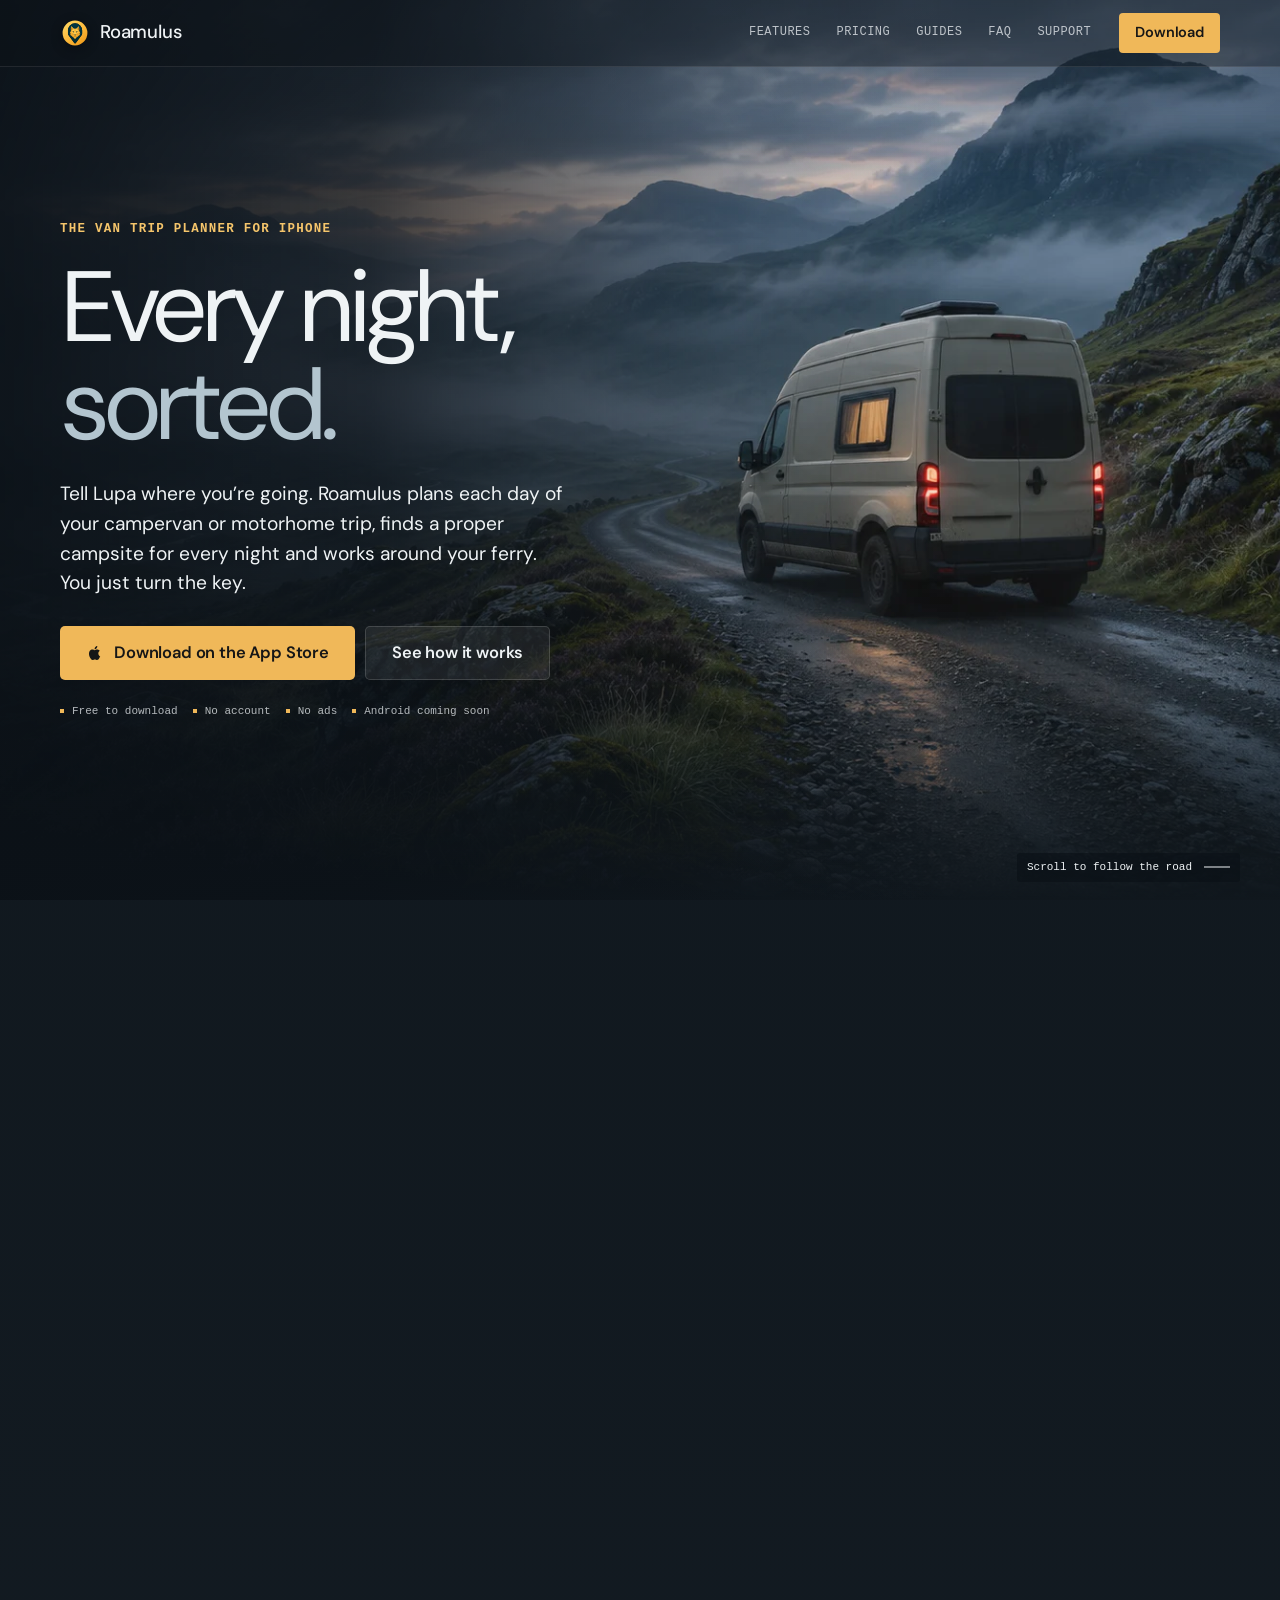
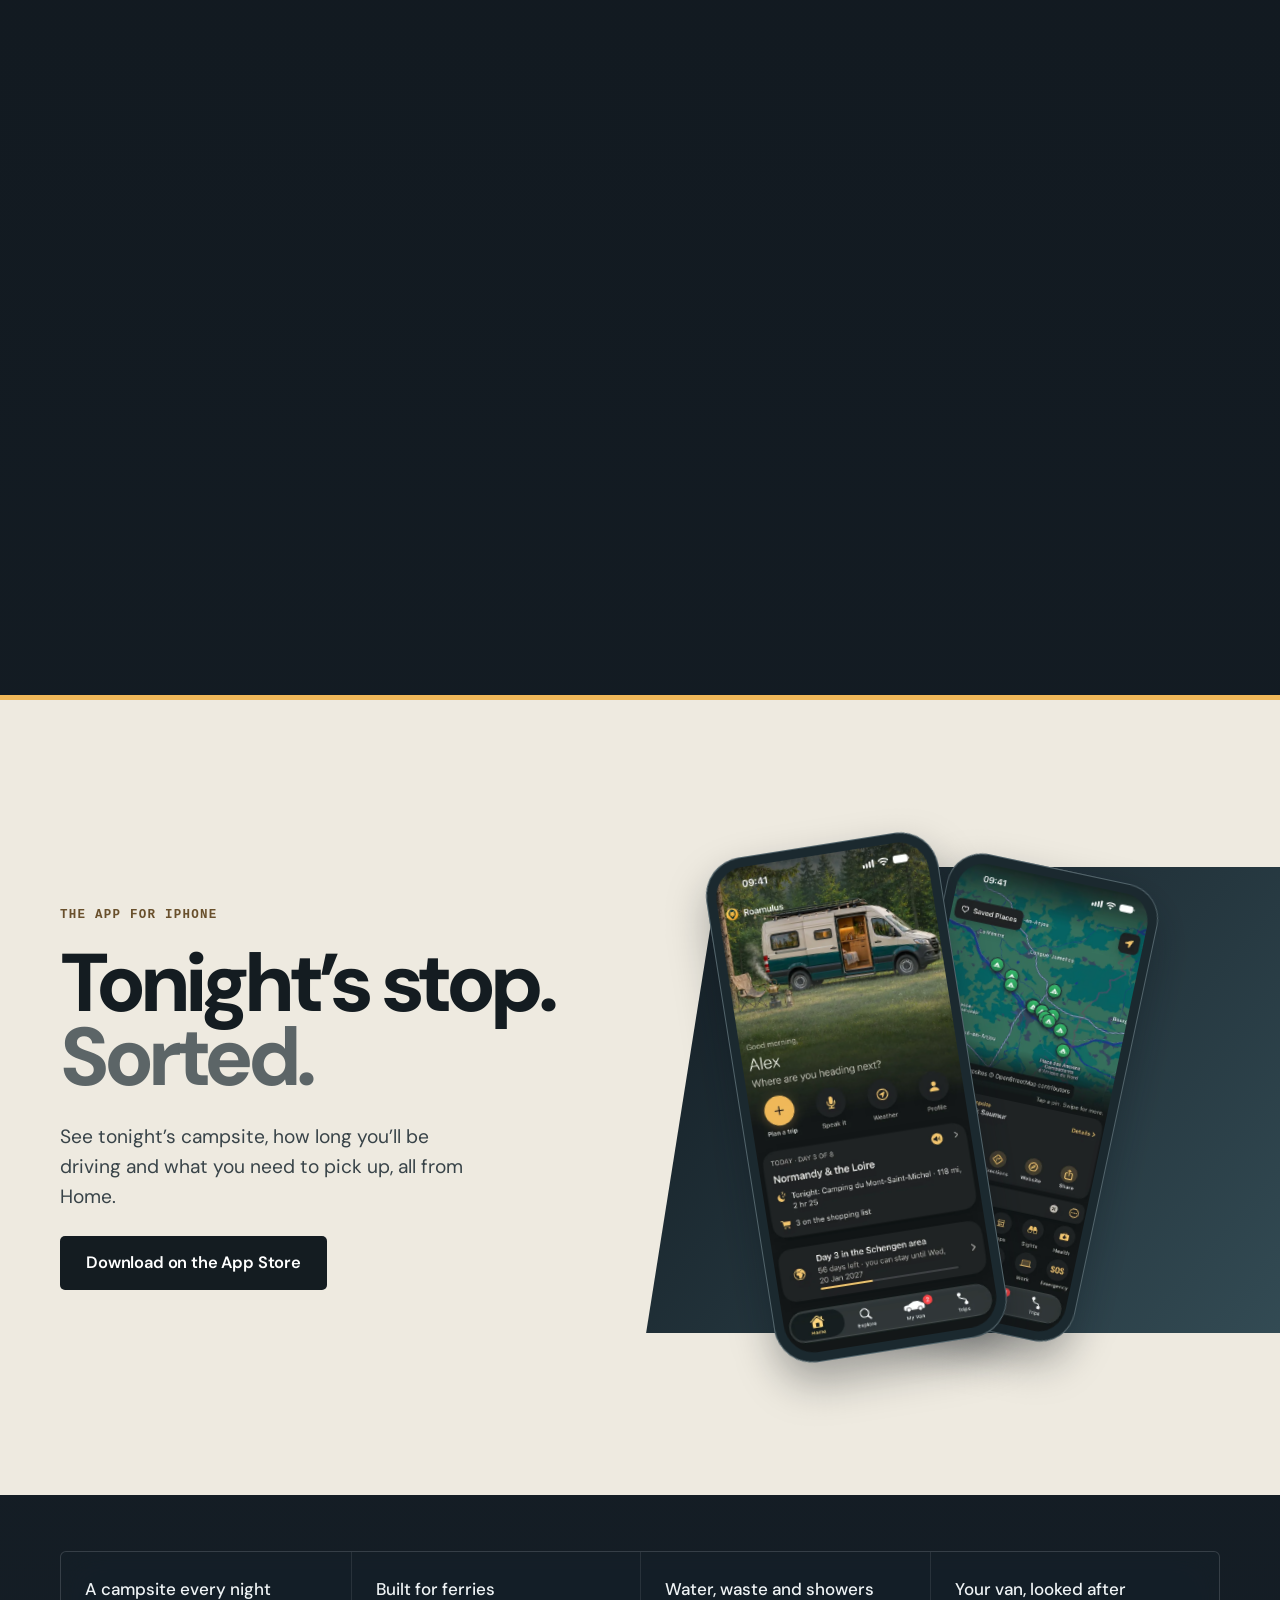
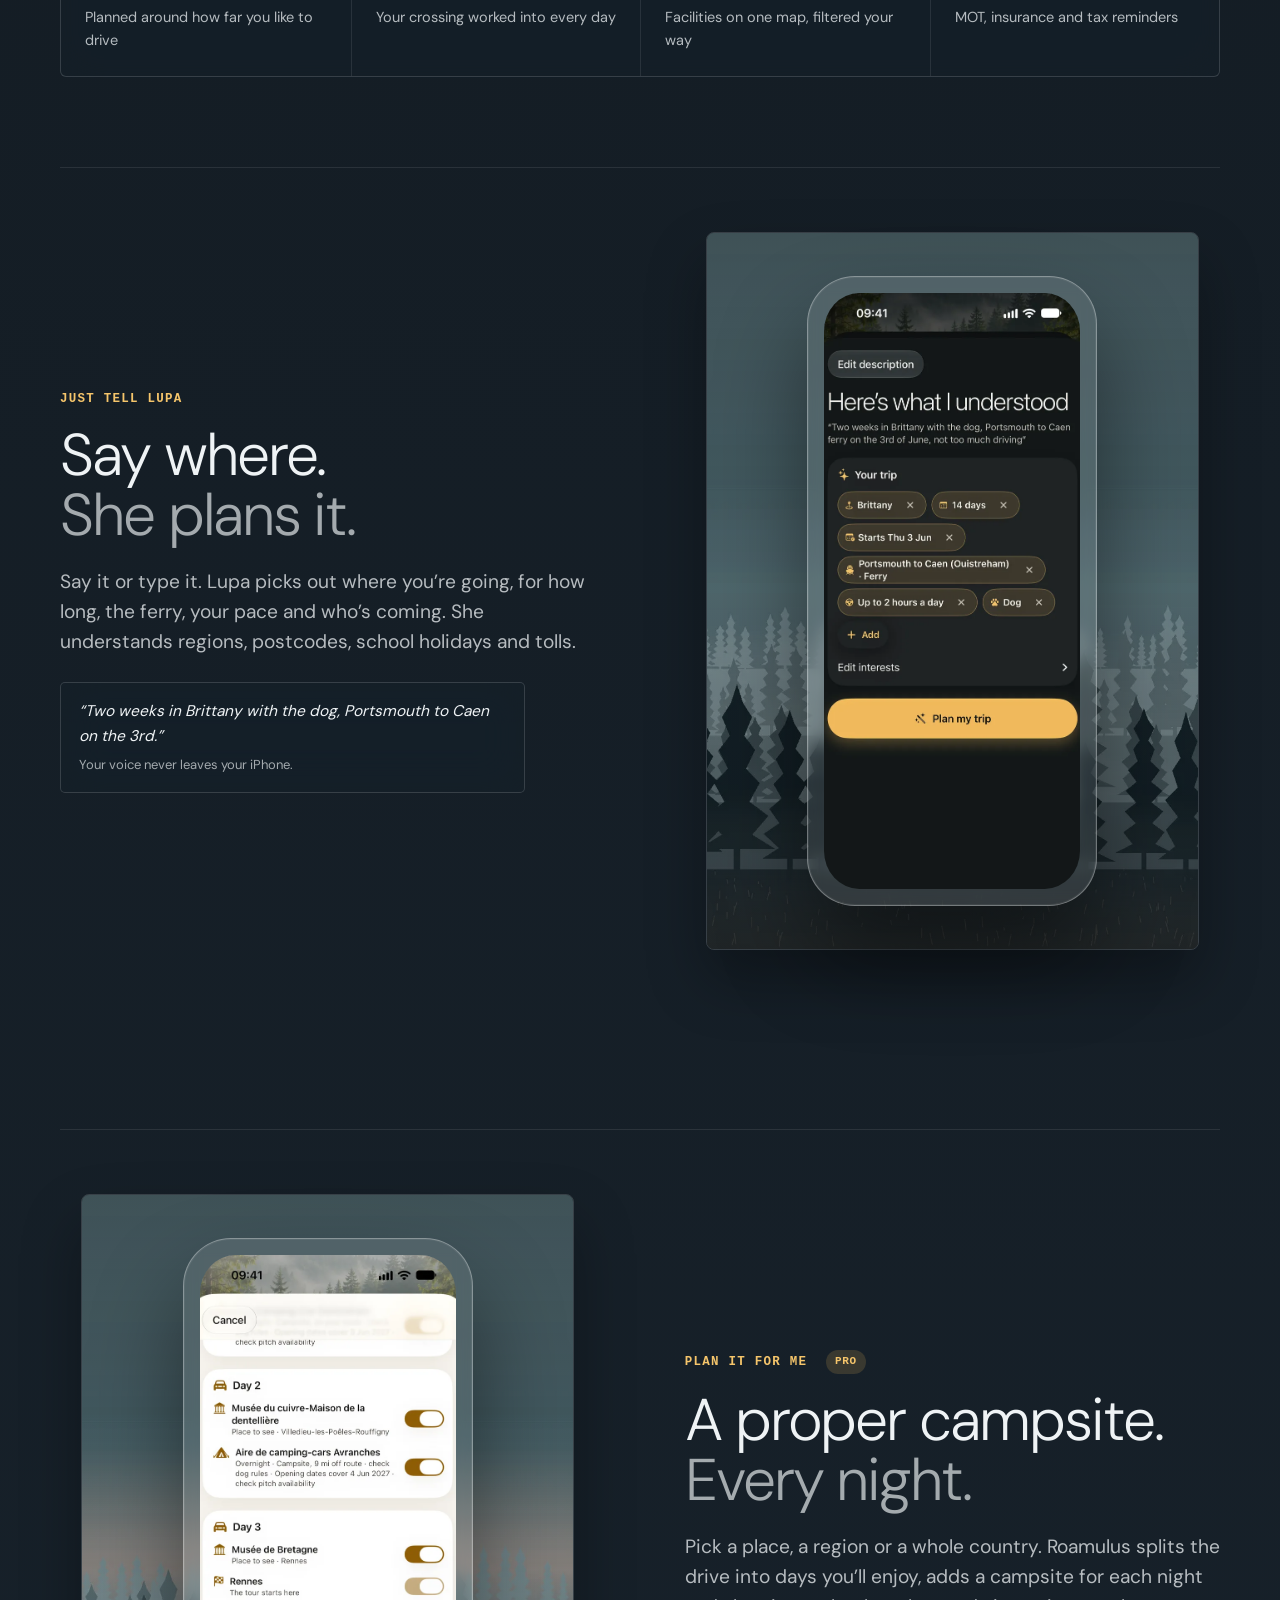
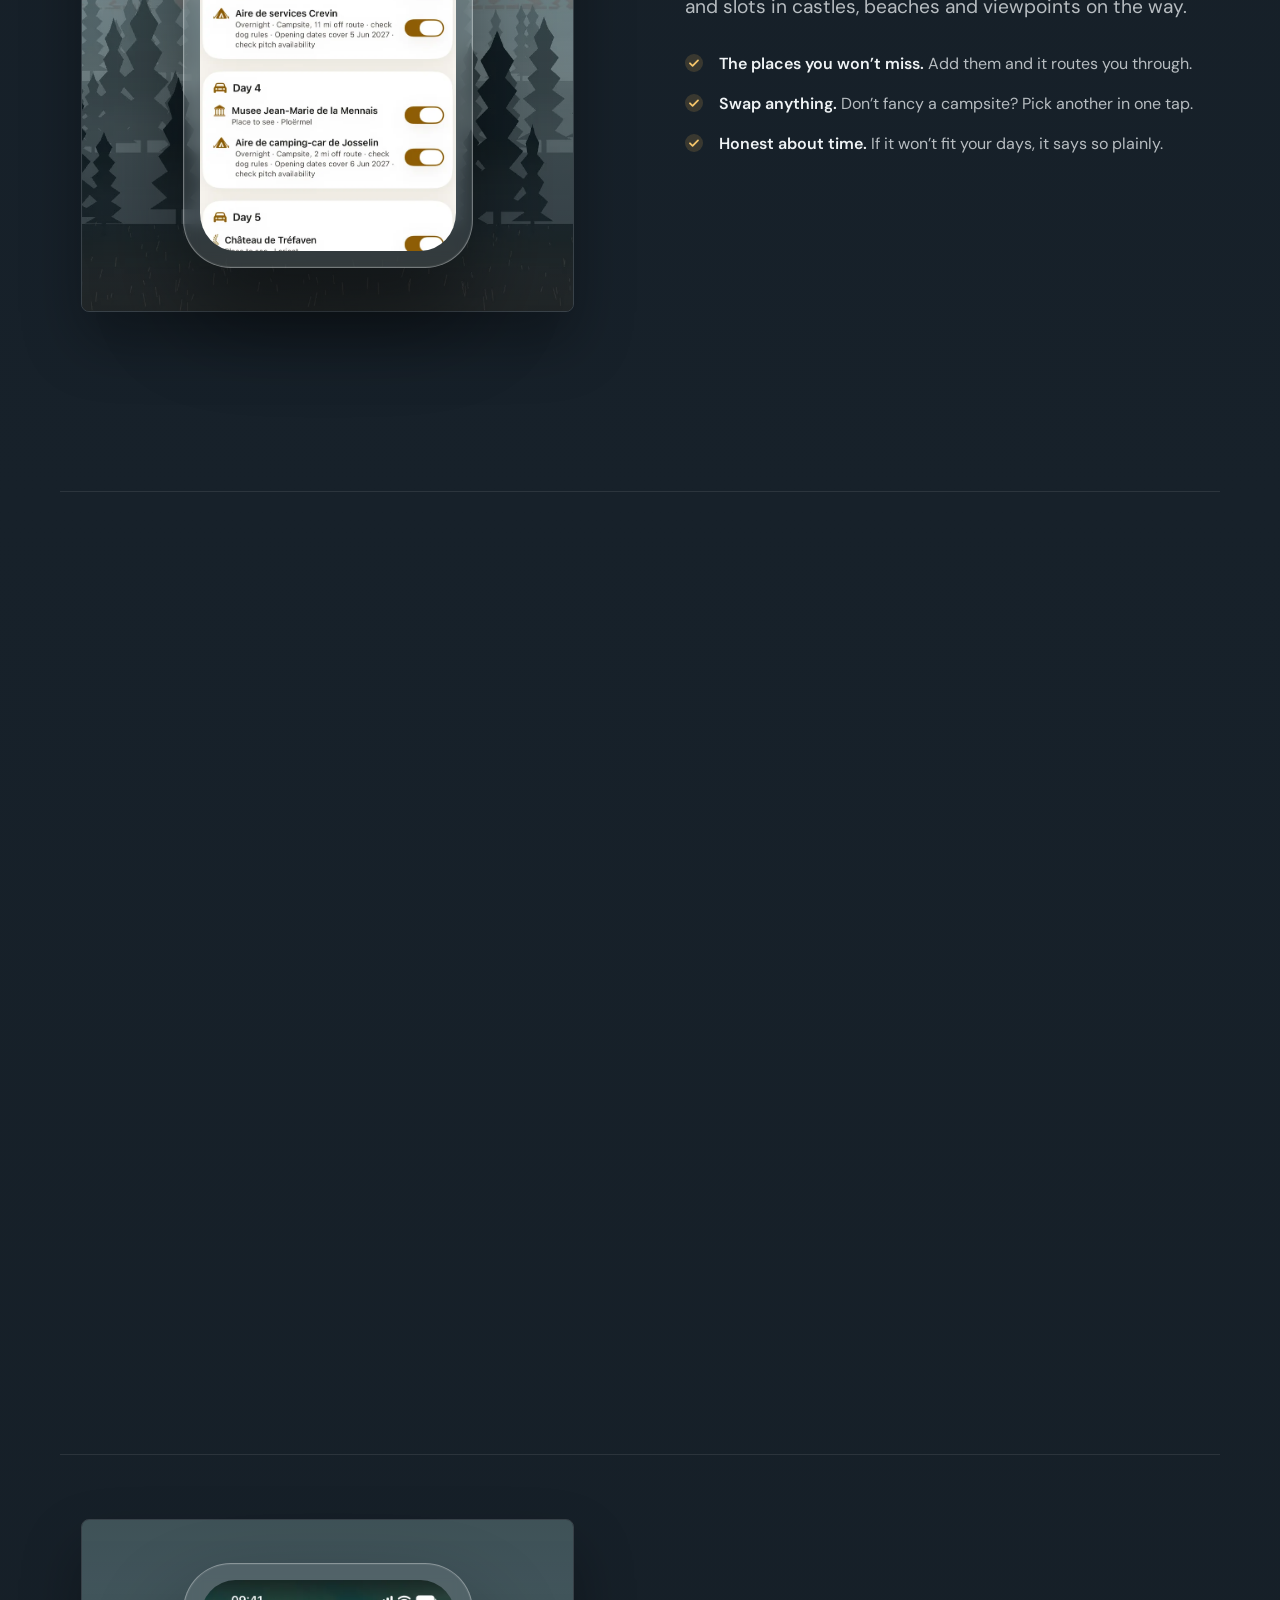
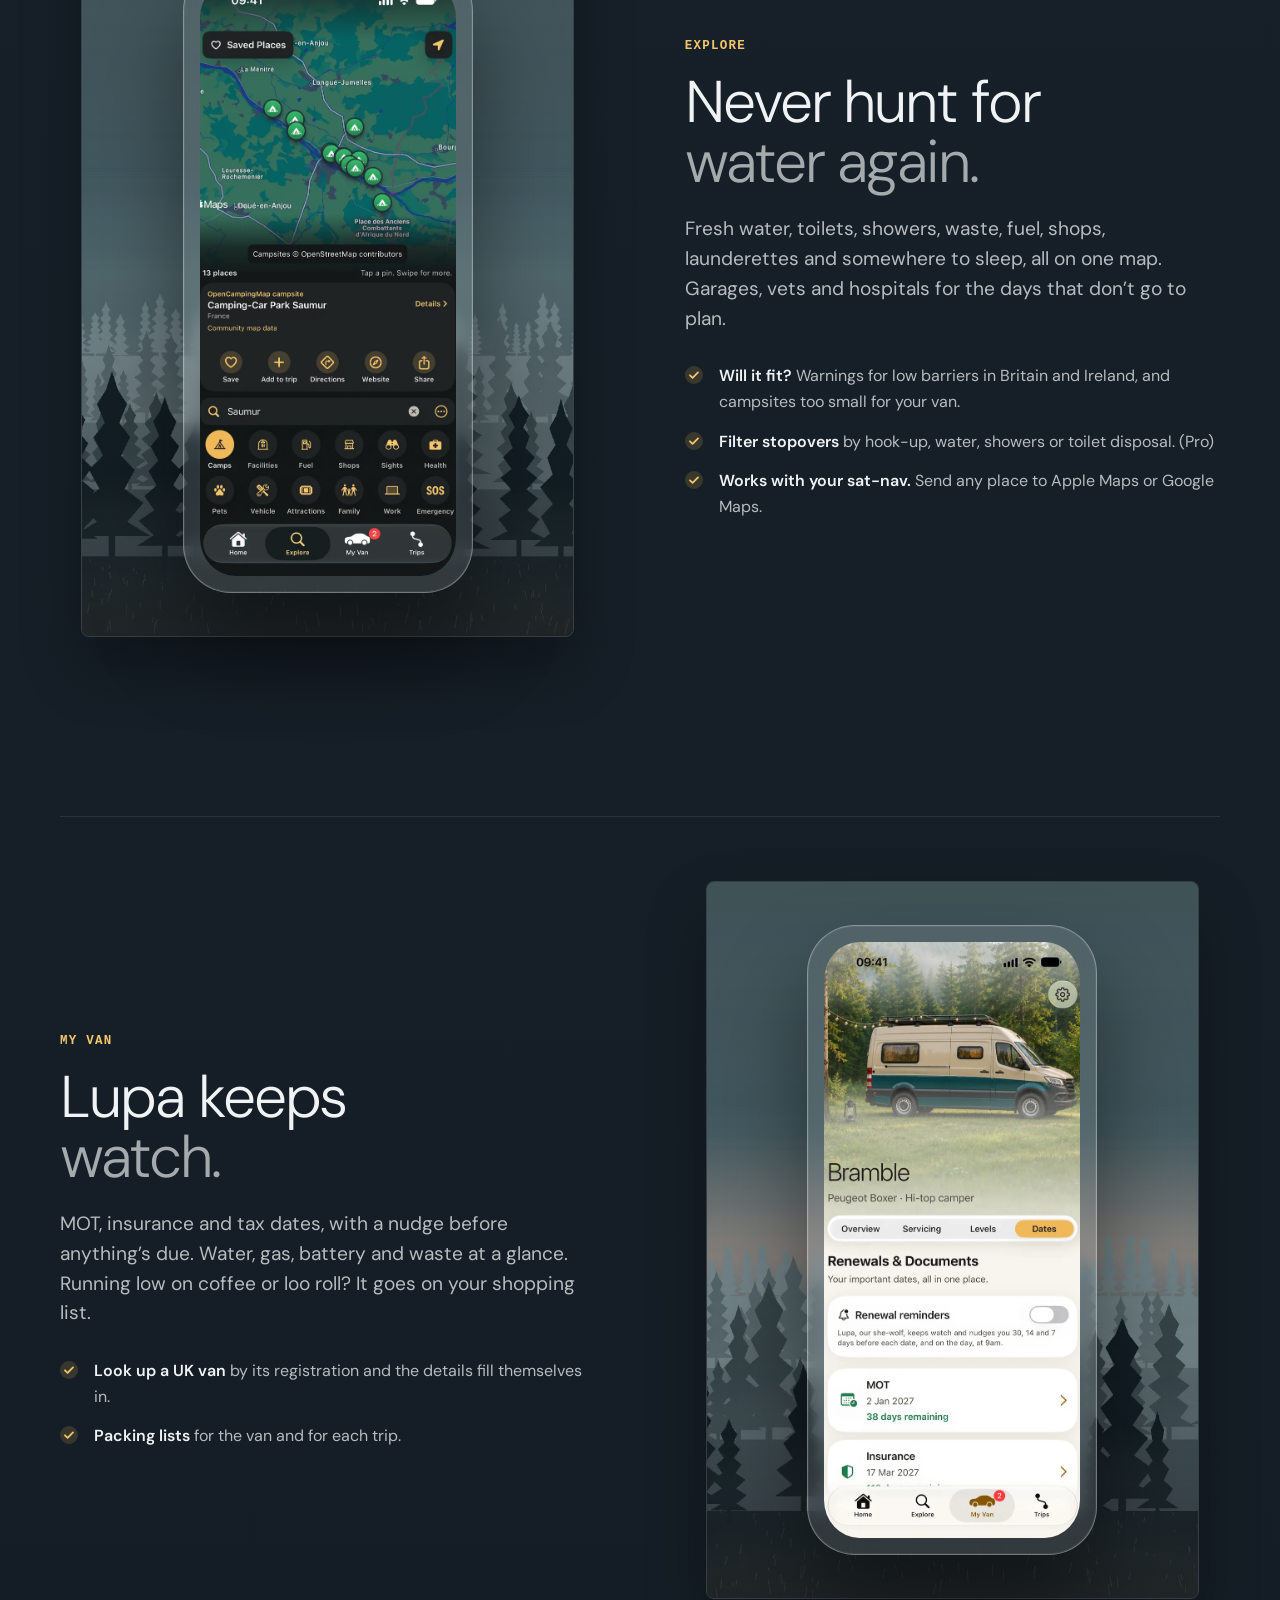
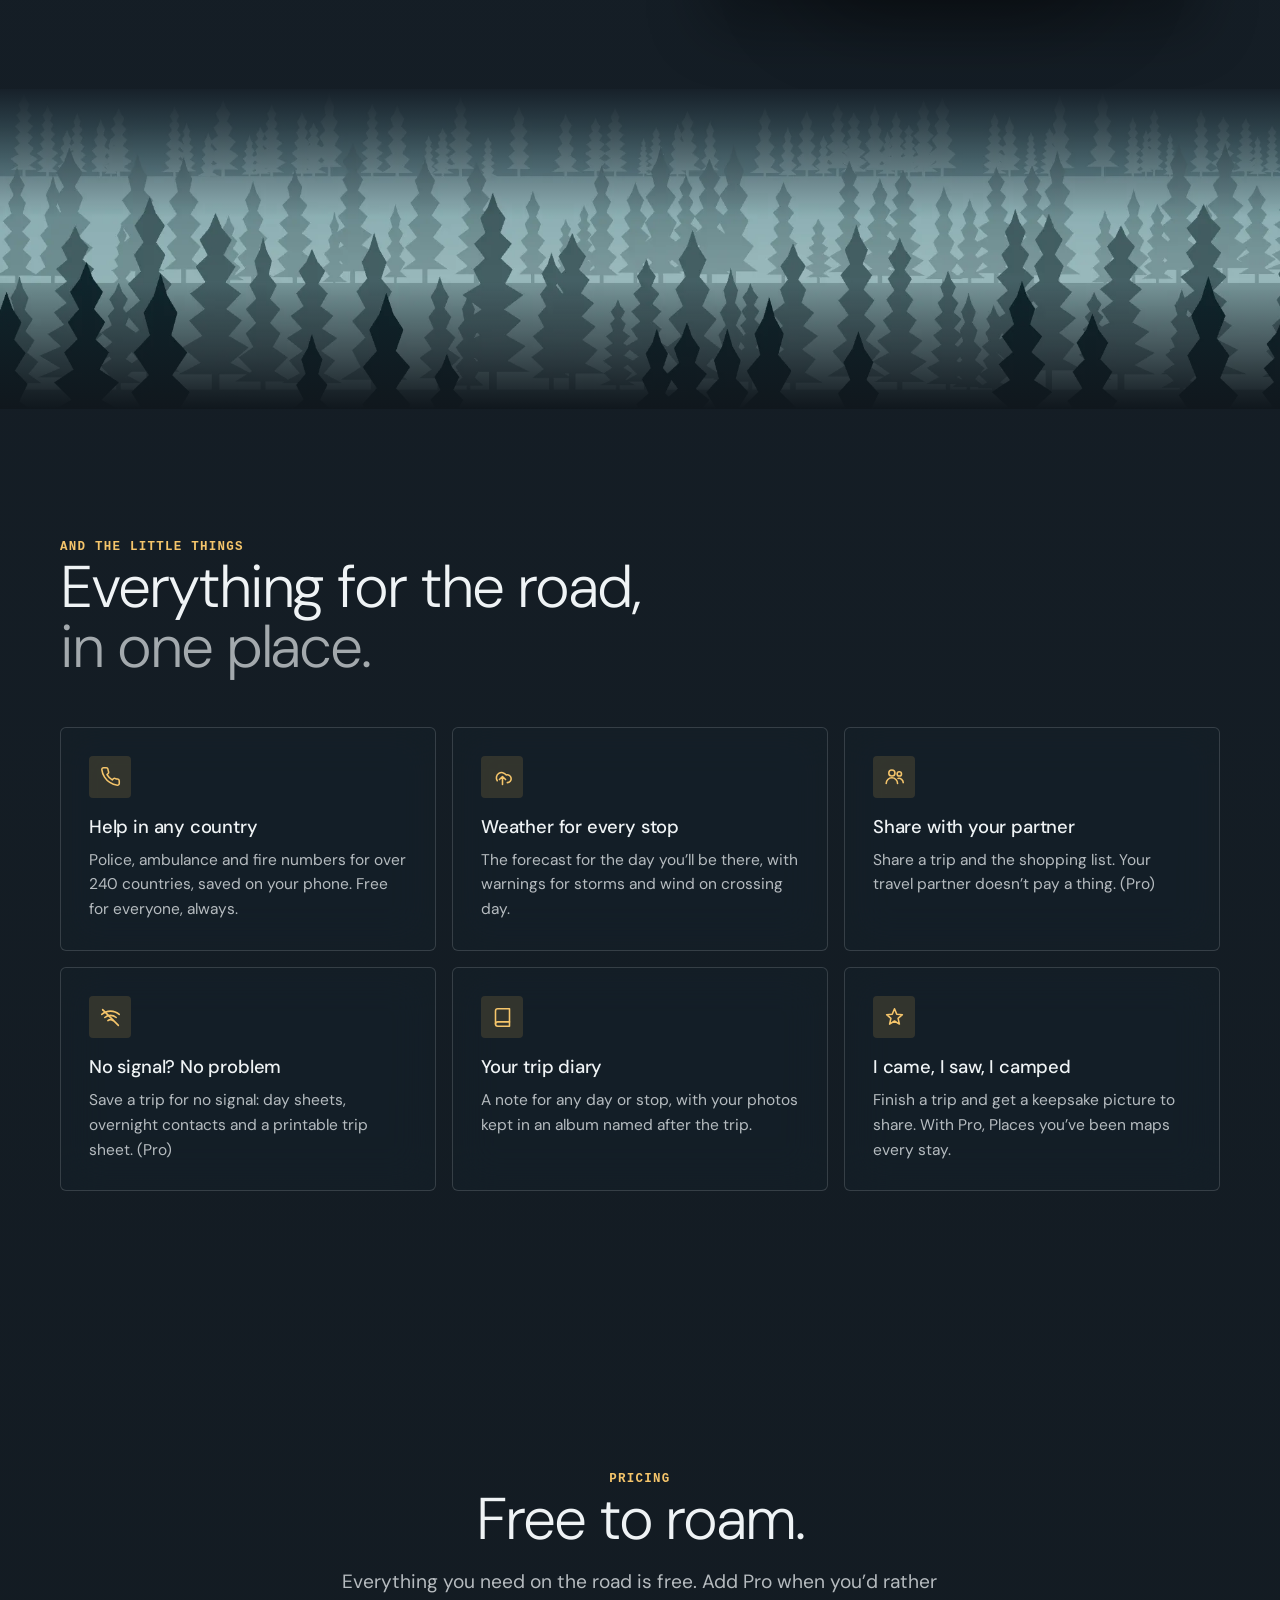
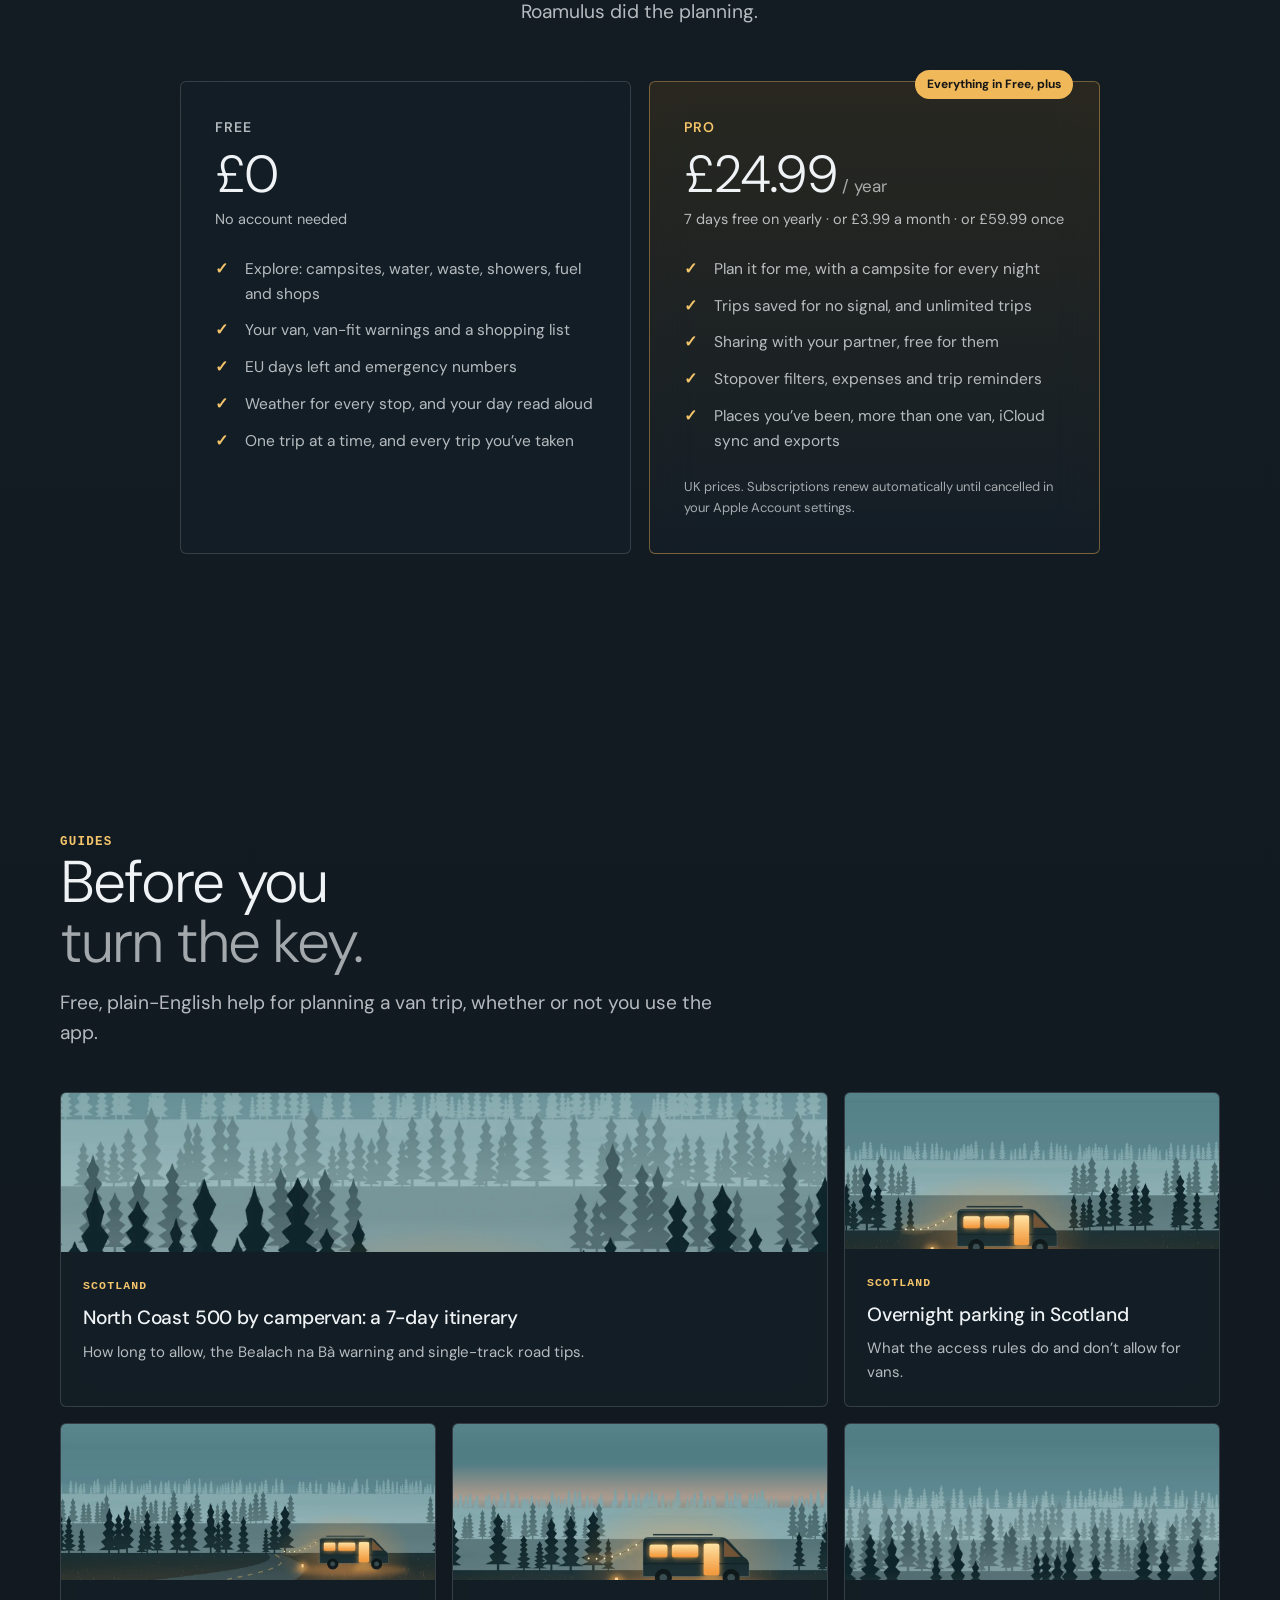
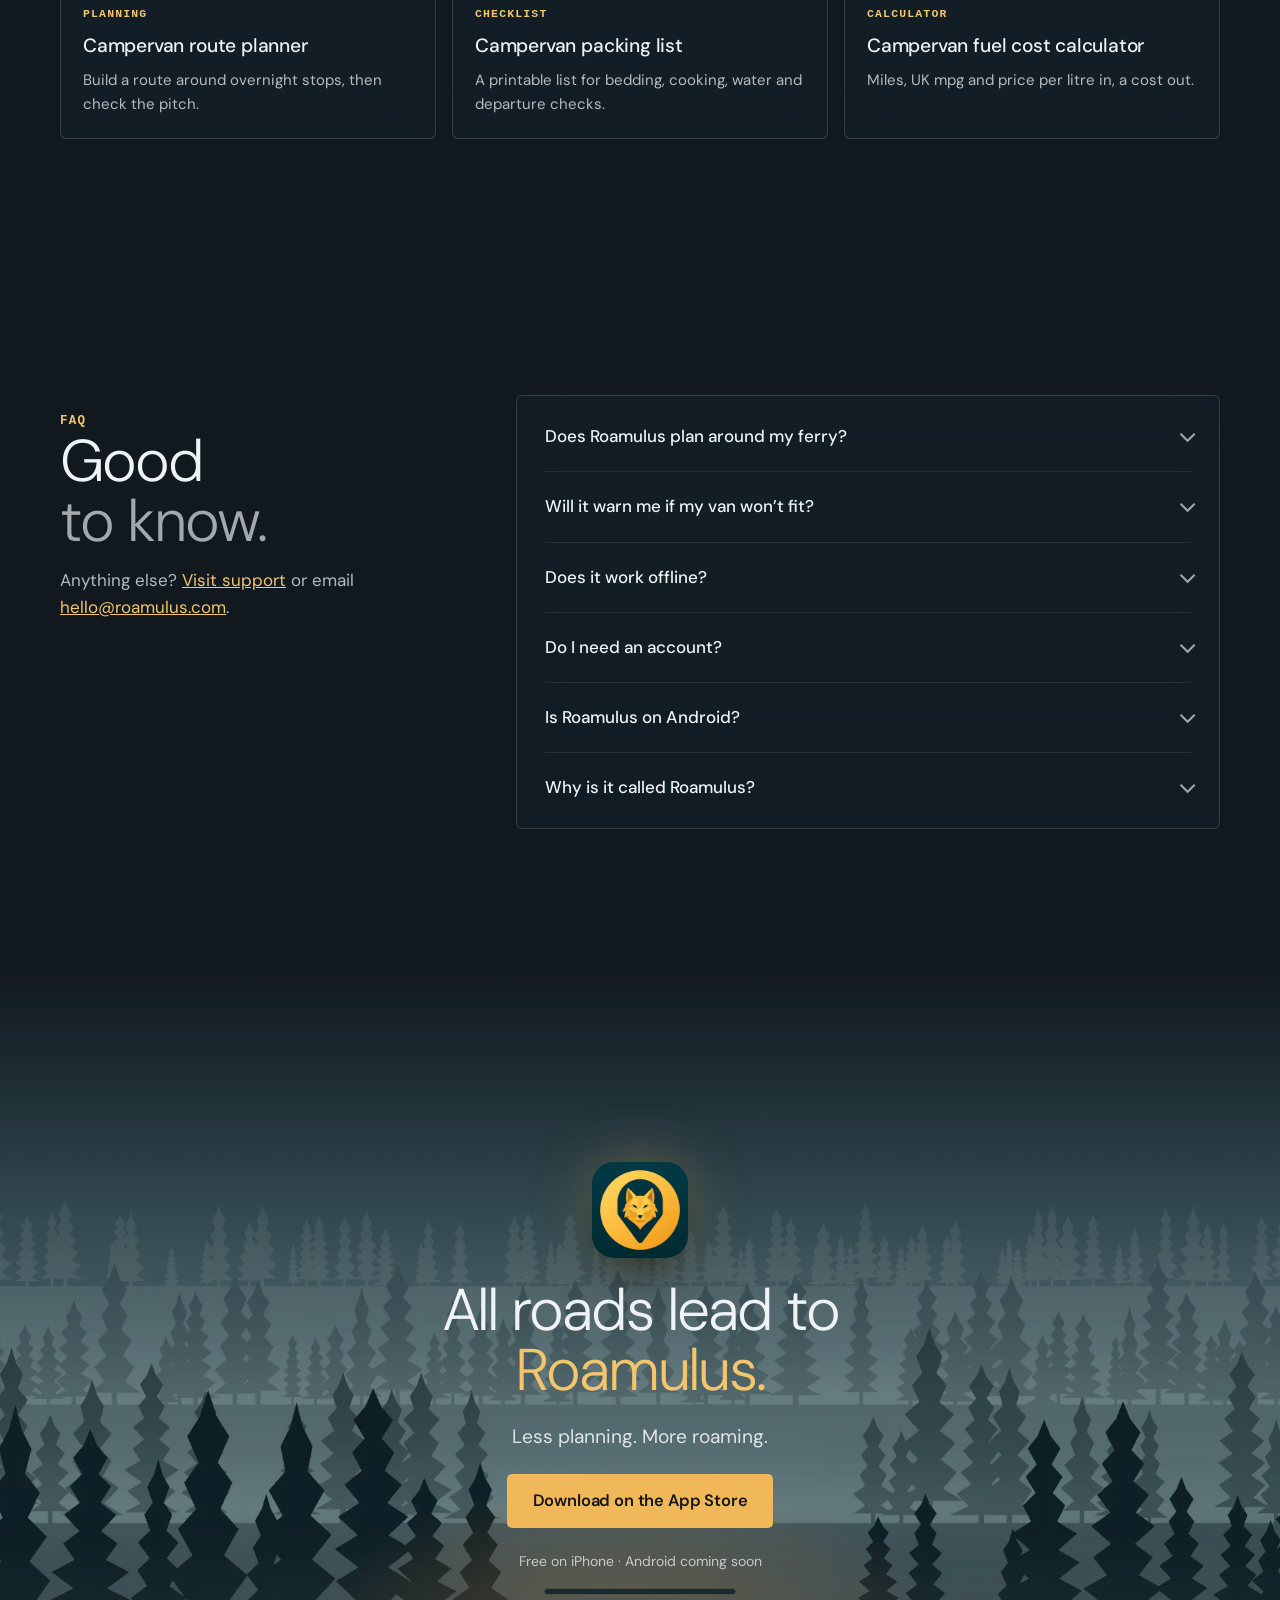
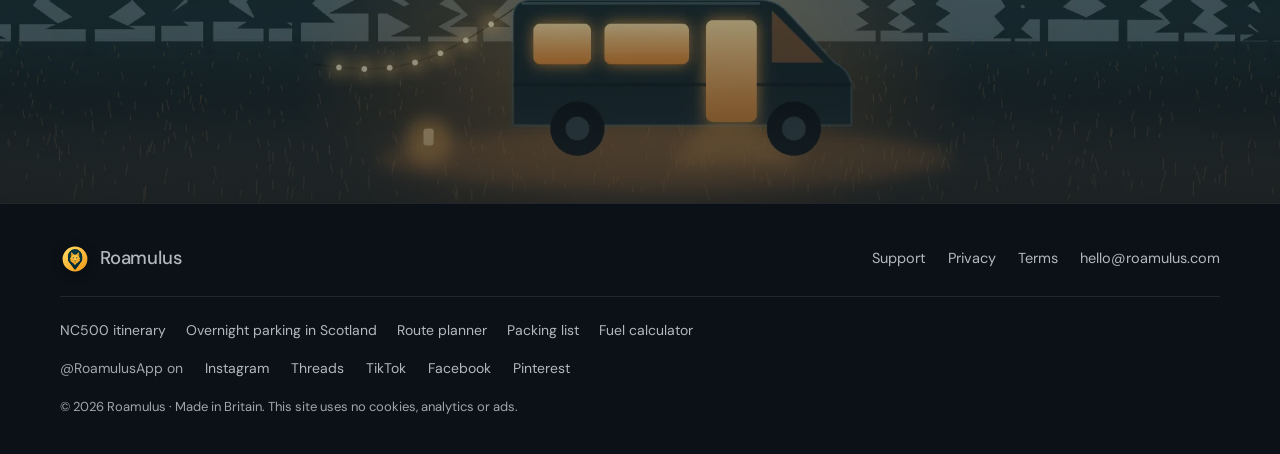
==== index.html @ d4c6dd47 "Refine the Highlands camera and reveal the app at the valley exit" ====
<!doctype html>
<html lang="en-GB">
<head>
<meta charset="utf-8">
<meta name="viewport" content="width=device-width, initial-scale=1, viewport-fit=cover">
<title>Roamulus | Van Trip Planner for iPhone</title>
<link rel="canonical" href="https://roamulus.com/">
<meta name="description" content="Roamulus plans your campervan or motorhome trip day by day, finds a campsite for every night and works around your ferry. Free on the App Store for iPhone.">
<meta name="theme-color" content="#10171d">
<meta property="og:type" content="website">
<meta property="og:url" content="https://roamulus.com/">
<meta property="og:title" content="Roamulus · Every night, sorted.">
<meta property="og:description" content="The van trip planner that finds a campsite for every night and works around your ferry.">
<meta property="og:image" content="https://roamulus.com/assets/og.jpg">
<meta name="twitter:card" content="summary_large_image">
<link rel="icon" href="/assets/logo.svg" type="image/svg+xml">
<link rel="icon" href="/assets/favicon-32.png" sizes="32x32" type="image/png">
<link rel="apple-touch-icon" href="/assets/apple-touch-icon.png">
<link rel="preload" href="/assets/dm.woff2" as="font" type="font/woff2" crossorigin>
<link rel="preload" href="/assets/scene/highland-road.webp" as="image">
<link rel="stylesheet" href="/home.css?v=4">
<script defer src="/home.js?v=4"></script>
<script type="application/ld+json">{"@context":"https://schema.org","@type":"SoftwareApplication","name":"Roamulus: Van Trip Planner","url":"https://roamulus.com/","operatingSystem":"iOS 17 or later","applicationCategory":"TravelApplication","downloadUrl":"https://apps.apple.com/gb/app/id6836801511","offers":{"@type":"Offer","price":0,"priceCurrency":"GBP"},"sameAs":["https://www.instagram.com/roamulusapp/","https://www.threads.com/@roamulusapp","https://www.tiktok.com/@roamulusapp","https://www.facebook.com/RoamulusApp","https://www.pinterest.com/roamulusapp/"]}</script>
</head>
<body>
<a class="skip" href="#main">Skip to content</a>

<header class="nav" id="nav">
  <div class="wrap nav-inner">
    <a class="logo" href="/" aria-label="Roamulus home"><img src="/assets/logo.svg" alt="" width="30" height="30">Roamulus</a>
    <nav class="nav-links" aria-label="Sections">
      <a href="#features">Features</a>
      <a href="#pricing">Pricing</a>
      <a href="#guides">Guides</a>
      <a href="#faq">FAQ</a>
      <a href="/support/">Support</a>
    </nav>
    <a class="btn btn-primary btn-sm" href="https://apps.apple.com/gb/app/id6836801511">Download</a>
  </div>
</header>

<main id="main">

<section class="hero">
  <div class="hero-backdrop" aria-hidden="true">
    <div class="scene">
      <img src="/assets/scene/highland-road.webp" alt="" fetchpriority="high">
      <canvas class="road-camera"></canvas>
      <canvas class="valley-camera"></canvas>
      <div class="valley-mist"></div>
      <div class="road-cue"><span>Scroll to follow the road</span></div>
    </div>
  </div>
  <div class="hero-stage">
    <div class="wrap hero-inner">
      <div class="hero-copy">
        <p class="eyebrow rise">The van trip planner for iPhone</p>
        <h1 class="h1 rise" style="--d:1">Every night,<br><span class="fade">sorted.</span></h1>
        <p class="lead rise" style="--d:2">Tell Lupa where you’re going. Roamulus plans each day of your campervan or motorhome trip, finds a proper campsite for every night and works around your ferry. You just turn the key.</p>
        <div class="hero-actions rise" style="--d:3">
          <a class="btn btn-primary" href="https://apps.apple.com/gb/app/id6836801511"><svg viewBox="0 0 24 24" aria-hidden="true"><path fill="currentColor" d="M16.4 12.6c0-2.3 1.9-3.4 2-3.5-1.1-1.6-2.8-1.8-3.4-1.8-1.4-.1-2.8.9-3.5.9-.7 0-1.8-.8-3-.8-1.5 0-3 .9-3.8 2.3-1.6 2.8-.4 7 1.2 9.3.8 1.1 1.7 2.4 2.9 2.3 1.2 0 1.6-.7 3-.7s1.8.7 3 .7c1.3 0 2.1-1.1 2.8-2.3.9-1.3 1.3-2.6 1.3-2.6s-2.5-1-2.5-3.8zM14.1 5.7c.6-.8 1.1-1.9 1-3-.9 0-2.1.6-2.7 1.4-.6.7-1.1 1.8-1 2.9 1 .1 2.1-.5 2.7-1.3z"/></svg>Download on the App Store</a>
          <a class="btn btn-quiet" href="#features">See how it works</a>
        </div>
        <ul class="hero-meta rise" style="--d:4"><li>Free to download</li><li>No account</li><li>No ads</li><li>Android coming soon</li></ul>
      </div>
    </div>
  </div>
</section>

<div id="features">
<section class="app-intro" aria-labelledby="overview-title">
  <div class="wrap app-intro-grid">
    <div class="app-intro-copy">
      <p class="eyebrow">The app for iPhone</p>
      <h2 id="overview-title">Tonight’s stop.<br><span>Sorted.</span></h2>
      <p class="lead">See tonight’s campsite, how long you’ll be driving and what you need to pick up, all from Home.</p>
      <a class="btn app-download" href="https://apps.apple.com/gb/app/id6836801511">Download on the App Store</a>
    </div>
    <div class="app-intro-visual">
      <figure class="iphone app-intro-map"><img src="/assets/app/v3-explore.webp" alt="Explore map showing campsites and facilities around Saumur" width="660" height="1434" loading="lazy"></figure>
      <figure class="iphone app-intro-home"><img src="/assets/app/v3-home.webp" alt="Roamulus Home on day 3 of a Normandy and Loire trip: tonight’s campsite, the drive time and the shopping list" width="660" height="1434" loading="lazy"></figure>
    </div>
  </div>
</section>

<section class="strip wrap" aria-label="Highlights">
  <ul class="glass">
    <li><b>A campsite every night</b>Planned around how far you like to drive</li>
    <li><b>Built for ferries</b>Your crossing worked into every day</li>
    <li><b>Water, waste and showers</b>Facilities on one map, filtered your way</li>
    <li><b>Your van, looked after</b>MOT, insurance and tax reminders</li>
  </ul>
</section>

<section class="feature">
  <div class="wrap feature-grid">
    <div class="feature-copy">
      <p class="eyebrow reveal">Just tell Lupa</p>
      <h2 class="h2 reveal" style="--d:1">Say where.<br><span class="fade">She plans it.</span></h2>
      <p class="lead reveal" style="--d:2">Say it or type it. Lupa picks out where you’re going, for how long, the ferry, your pace and who’s coming. She understands regions, postcodes, school holidays and tolls.</p>
      <p class="quote glass reveal" style="--d:3">“Two weeks in Brittany with the dog, Portsmouth to Caen on the 3rd.”<small>Your voice never leaves your iPhone.</small></p>
    </div>
    <div class="feature-visual reveal" style="--d:1">
      <div class="panel" aria-hidden="true"><img src="/assets/scene/panel-night.webp" alt="" loading="lazy"></div>
      <figure class="iphone"><img src="/assets/app/v3-lupa.webp" alt="Lupa’s summary of a spoken request: Brittany, 14 days, Portsmouth to Caen ferry, up to 2 hours a day, with the dog" width="660" height="1434" loading="lazy"></figure>
    </div>
  </div>
</section>

<section class="feature flip">
  <div class="wrap feature-grid">
    <div class="feature-copy">
      <p class="eyebrow reveal">Plan it for me <span class="pro-tag">PRO</span></p>
      <h2 class="h2 reveal" style="--d:1">A proper campsite.<br><span class="fade">Every night.</span></h2>
      <p class="lead reveal" style="--d:2">Pick a place, a region or a whole country. Roamulus splits the drive into days you’ll enjoy, adds a campsite for each night and slots in castles, beaches and viewpoints on the way.</p>
      <ul class="points reveal" style="--d:3">
        <li><span><b>The places you won’t miss.</b> Add them and it routes you through.</span></li>
        <li><span><b>Swap anything.</b> Don’t fancy a campsite? Pick another in one tap.</span></li>
        <li><span><b>Honest about time.</b> If it won’t fit your days, it says so plainly.</span></li>
      </ul>
    </div>
    <div class="feature-visual reveal" style="--d:1">
      <div class="panel" aria-hidden="true"><img src="/assets/scene/panel-dusk.webp" alt="" loading="lazy"></div>
      <figure class="iphone"><img src="/assets/app/v3-plan.webp" alt="A planned Brittany trip, day by day, with a campsite each night and places to see along the way" width="660" height="1434" loading="lazy"></figure>
    </div>
  </div>
</section>

<section class="feature">
  <div class="wrap feature-grid">
    <div class="feature-copy">
      <p class="eyebrow reveal">Ferries and Eurotunnel</p>
      <h2 class="h2 reveal" style="--d:1">Your crossing,<br><span class="fade">worked in.</span></h2>
      <p class="lead reveal" style="--d:2">Add your sailing or Le Shuttle and every day is planned around it. No crossing booked yet? Plan it for me picks one for you.</p>
      <ul class="points reveal" style="--d:3">
        <li><span><b>Right side of the water.</b> Each day’s stops stay where they belong.</span></li>
        <li><span><b>Wind on crossing day.</b> Rough weather gets flagged before you go.</span></li>
        <li><span><b>EU days left.</b> Your 90 days in any 180, counted from your trips.</span></li>
      </ul>
    </div>
    <div class="feature-visual reveal" style="--d:1">
      <div class="panel" aria-hidden="true"><img src="/assets/scene/panel-mist.webp" alt="" loading="lazy"></div>
      <figure class="iphone"><img src="/assets/app/v3-crossings.webp" alt="A trip’s first day starting with the Portsmouth to Caen ferry, then the campsites that follow" width="660" height="1434" loading="lazy"></figure>
    </div>
  </div>
</section>

<section class="feature flip">
  <div class="wrap feature-grid">
    <div class="feature-copy">
      <p class="eyebrow reveal">Explore</p>
      <h2 class="h2 reveal" style="--d:1">Never hunt for<br><span class="fade">water again.</span></h2>
      <p class="lead reveal" style="--d:2">Fresh water, toilets, showers, waste, fuel, shops, launderettes and somewhere to sleep, all on one map. Garages, vets and hospitals for the days that don’t go to plan.</p>
      <ul class="points reveal" style="--d:3">
        <li><span><b>Will it fit?</b> Warnings for low barriers in Britain and Ireland, and campsites too small for your van.</span></li>
        <li><span><b>Filter stopovers</b> by hook-up, water, showers or toilet disposal. <span class="muted">(Pro)</span></span></li>
        <li><span><b>Works with your sat-nav.</b> Send any place to Apple Maps or Google Maps.</span></li>
      </ul>
    </div>
    <div class="feature-visual reveal" style="--d:1">
      <div class="panel" aria-hidden="true"><img src="/assets/scene/panel-night.webp" alt="" loading="lazy"></div>
      <figure class="iphone"><img src="/assets/app/v3-explore.webp" alt="Explore showing campsites around Saumur on a map, with categories for camps, facilities, fuel and shops" width="660" height="1434" loading="lazy"></figure>
    </div>
  </div>
</section>

<section class="feature">
  <div class="wrap feature-grid">
    <div class="feature-copy">
      <p class="eyebrow reveal">My Van</p>
      <h2 class="h2 reveal" style="--d:1">Lupa keeps<br><span class="fade">watch.</span></h2>
      <p class="lead reveal" style="--d:2">MOT, insurance and tax dates, with a nudge before anything’s due. Water, gas, battery and waste at a glance. Running low on coffee or loo roll? It goes on your shopping list.</p>
      <ul class="points reveal" style="--d:3">
        <li><span><b>Look up a UK van</b> by its registration and the details fill themselves in.</span></li>
        <li><span><b>Packing lists</b> for the van and for each trip.</span></li>
      </ul>
    </div>
    <div class="feature-visual reveal" style="--d:1">
      <div class="panel" aria-hidden="true"><img src="/assets/scene/panel-dusk.webp" alt="" loading="lazy"></div>
      <figure class="iphone"><img src="/assets/app/v3-van.webp" alt="My Van for a Peugeot Boxer hi-top camper, showing MOT and insurance renewal dates" width="660" height="1434" loading="lazy"></figure>
    </div>
  </div>
</section>
</div>

<div class="band" aria-hidden="true"><div class="scene"><img src="/assets/scene/forest.webp" alt="" loading="lazy"></div></div>

<section class="more">
  <div class="wrap">
    <div class="more-head">
      <p class="eyebrow reveal">And the little things</p>
      <h2 class="h2 reveal" style="--d:1">Everything for the road,<br><span class="fade">in one place.</span></h2>
    </div>
    <div class="cards">
      <article class="card glass reveal"><span class="icon"><svg viewBox="0 0 24 24" fill="none" stroke="currentColor" stroke-width="1.8" stroke-linecap="round" stroke-linejoin="round"><path d="M22 16.9v3a2 2 0 0 1-2.2 2 19.8 19.8 0 0 1-8.6-3.1 19.5 19.5 0 0 1-6-6A19.8 19.8 0 0 1 2.1 4.2 2 2 0 0 1 4.1 2h3a2 2 0 0 1 2 1.7c.1 1 .4 1.9.7 2.8a2 2 0 0 1-.5 2.1L8 9.9a16 16 0 0 0 6 6l1.3-1.3a2 2 0 0 1 2.1-.4c.9.3 1.8.6 2.8.7a2 2 0 0 1 1.7 2z"/></svg></span><h3 class="h3">Help in any country</h3><p>Police, ambulance and fire numbers for over 240 countries, saved on your phone. Free for everyone, always.</p></article>
      <article class="card glass reveal" style="--d:1"><span class="icon"><svg viewBox="0 0 24 24" fill="none" stroke="currentColor" stroke-width="1.8" stroke-linecap="round" stroke-linejoin="round"><path d="M17.5 19a4.5 4.5 0 1 0-1.4-8.8A6 6 0 1 0 6 16.9"/><path d="M12 12v9M8.5 15.5 12 12l3.5 3.5"/></svg></span><h3 class="h3">Weather for every stop</h3><p>The forecast for the day you’ll be there, with warnings for storms and wind on crossing day.</p></article>
      <article class="card glass reveal" style="--d:2"><span class="icon"><svg viewBox="0 0 24 24" fill="none" stroke="currentColor" stroke-width="1.8" stroke-linecap="round" stroke-linejoin="round"><circle cx="9" cy="8" r="3.5"/><path d="M2.5 20a6.5 6.5 0 0 1 13 0"/><circle cx="17.5" cy="9" r="2.5"/><path d="M16 14.2a5 5 0 0 1 6 4.8"/></svg></span><h3 class="h3">Share with your partner</h3><p>Share a trip and the shopping list. Your travel partner doesn’t pay a thing. <span class="muted">(Pro)</span></p></article>
      <article class="card glass reveal"><span class="icon"><svg viewBox="0 0 24 24" fill="none" stroke="currentColor" stroke-width="1.8" stroke-linecap="round" stroke-linejoin="round"><path d="M2 8.5a15 15 0 0 1 20 0M5.5 12a10 10 0 0 1 13 0M9 15.5a5 5 0 0 1 6 0"/><path d="M3 3l18 18"/></svg></span><h3 class="h3">No signal? No problem</h3><p>Save a trip for no signal: day sheets, overnight contacts and a printable trip sheet. <span class="muted">(Pro)</span></p></article>
      <article class="card glass reveal" style="--d:1"><span class="icon"><svg viewBox="0 0 24 24" fill="none" stroke="currentColor" stroke-width="1.8" stroke-linecap="round" stroke-linejoin="round"><path d="M4 19.5A2.5 2.5 0 0 1 6.5 17H20"/><path d="M6.5 2H20v20H6.5A2.5 2.5 0 0 1 4 19.5v-15A2.5 2.5 0 0 1 6.5 2z"/></svg></span><h3 class="h3">Your trip diary</h3><p>A note for any day or stop, with your photos kept in an album named after the trip.</p></article>
      <article class="card glass reveal" style="--d:2"><span class="icon"><svg viewBox="0 0 24 24" fill="none" stroke="currentColor" stroke-width="1.8" stroke-linecap="round" stroke-linejoin="round"><path d="M12 2l2.6 6.3 6.4.5-4.9 4.2 1.5 6.5L12 16l-5.6 3.5 1.5-6.5L3 8.8l6.4-.5z"/></svg></span><h3 class="h3">I came, I saw, I camped</h3><p>Finish a trip and get a keepsake picture to share. With Pro, Places you’ve been maps every stay.</p></article>
    </div>
  </div>
</section>

<section class="pricing" id="pricing">
  <div class="wrap">
    <div class="pricing-head">
      <p class="eyebrow reveal">Pricing</p>
      <h2 class="h2 reveal" style="--d:1">Free to roam.</h2>
      <p class="lead reveal" style="--d:2">Everything you need on the road is free. Add Pro when you’d rather Roamulus did the planning.</p>
    </div>
    <div class="plans">
      <article class="plan glass reveal">
        <h3>Free</h3>
        <p class="price">£0</p>
        <p class="price-alt">No account needed</p>
        <ul>
          <li>Explore: campsites, water, waste, showers, fuel and shops</li>
          <li>Your van, van-fit warnings and a shopping list</li>
          <li>EU days left and emergency numbers</li>
          <li>Weather for every stop, and your day read aloud</li>
          <li>One trip at a time, and every trip you’ve taken</li>
        </ul>
      </article>
      <article class="plan plan-pro glass reveal" style="--d:1">
        <span class="badge">Everything in Free, plus</span>
        <h3>Pro</h3>
        <p class="price">£24.99<small> / year</small></p>
        <p class="price-alt">7 days free on yearly · or £3.99 a month · or £59.99 once</p>
        <ul>
          <li>Plan it for me, with a campsite for every night</li>
          <li>Trips saved for no signal, and unlimited trips</li>
          <li>Sharing with your partner, free for them</li>
          <li>Stopover filters, expenses and trip reminders</li>
          <li>Places you’ve been, more than one van, iCloud sync and exports</li>
        </ul>
        <p class="plan-note">UK prices. Subscriptions renew automatically until cancelled in your Apple Account settings.</p>
      </article>
    </div>
  </div>
</section>

<section class="guides" id="guides">
  <div class="wrap">
    <div class="guides-head">
      <div>
        <p class="eyebrow reveal">Guides</p>
        <h2 class="h2 reveal" style="--d:1">Before you<br><span class="fade">turn the key.</span></h2>
        <p class="lead reveal" style="--d:2">Free, plain-English help for planning a van trip, whether or not you use the app.</p>
      </div>
    </div>
    <div class="guide-cards">
      <a class="guide-card glass wide reveal" href="/campervan-nc500-itinerary/"><span class="pic"><img src="/assets/scene/camp-wide.webp" alt="" loading="lazy"></span><span class="body"><span class="eyebrow">Scotland</span><h3>North Coast 500 by campervan: a 7-day itinerary</h3><p>How long to allow, the Bealach na Bà warning and single-track road tips.</p></span></a>
      <a class="guide-card glass reveal" style="--d:1" href="/campervan-overnight-parking-scotland/"><span class="pic"><img src="/assets/scene/card-night.webp" alt="" loading="lazy"></span><span class="body"><span class="eyebrow">Scotland</span><h3>Overnight parking in Scotland</h3><p>What the access rules do and don’t allow for vans.</p></span></a>
      <a class="guide-card glass reveal" href="/campervan-route-planner/"><span class="pic"><img src="/assets/scene/card-road.webp" alt="" loading="lazy"></span><span class="body"><span class="eyebrow">Planning</span><h3>Campervan route planner</h3><p>Build a route around overnight stops, then check the pitch.</p></span></a>
      <a class="guide-card glass reveal" style="--d:1" href="/campervan-packing-list/"><span class="pic"><img src="/assets/scene/card-dusk.webp" alt="" loading="lazy"></span><span class="body"><span class="eyebrow">Checklist</span><h3>Campervan packing list</h3><p>A printable list for bedding, cooking, water and departure checks.</p></span></a>
      <a class="guide-card glass reveal" style="--d:2" href="/campervan-fuel-calculator/"><span class="pic"><img src="/assets/scene/forest.webp" alt="" loading="lazy"></span><span class="body"><span class="eyebrow">Calculator</span><h3>Campervan fuel cost calculator</h3><p>Miles, UK mpg and price per litre in, a cost out.</p></span></a>
    </div>
  </div>
</section>

<section class="faq" id="faq">
  <div class="wrap faq-grid">
    <div class="faq-head">
      <p class="eyebrow">FAQ</p>
      <h2 class="h2">Good<br><span class="fade">to know.</span></h2>
      <p class="muted">Anything else? <a href="/support/">Visit support</a> or email <a href="mailto:hello@roamulus.com">hello@roamulus.com</a>.</p>
    </div>
    <div class="faq-list glass">
      <details><summary>Does Roamulus plan around my ferry?</summary><p>Yes, with Pro. Tell Plan it for me which crossing you’ve booked, or leave it blank and it picks one. Each day’s stops stay on the right side of the water.</p></details>
      <details><summary>Will it warn me if my van won’t fit?</summary><p>Add your van’s height and length. Roamulus warns you about low barriers near your stops in Britain and Ireland, and campsites too small for your van. Always check signs and access before you arrive.</p></details>
      <details><summary>Does it work offline?</summary><p>Your trips, van records and the emergency numbers are kept on your phone, so they’re there with no signal. With Pro you can save a trip for no signal. Maps, search and weather need a connection.</p></details>
      <details><summary>Do I need an account?</summary><p>No. There’s no account and no ads. Your trips stay on your phone, with optional iCloud sync. <a href="/privacy/">Read the privacy policy</a>.</p></details>
      <details><summary>Is Roamulus on Android?</summary><p>Not yet. It’s for iPhone running iOS 17 or later today, and an Android version is in the works. <a href="mailto:hello@roamulus.com?subject=Android">Email us</a> to hear when it’s ready.</p></details>
      <details><summary>Why is it called Roamulus?</summary><p>It’s Romulus, the founder of Rome, with a little more roam in him. In the legend a she-wolf called Lupa looked after him. In the app, Lupa keeps watch over your trips and your van.</p></details>
    </div>
  </div>
</section>

<section class="closing">
  <div class="scene" aria-hidden="true"><img src="/assets/scene/camp-wide.webp" alt="" loading="lazy"></div>
  <div class="wrap inner">
    <img class="app-icon reveal" src="/assets/icon.png" alt="" width="96" height="96">
    <h2 class="h2 reveal" style="--d:1">All roads lead to<br><span class="gold">Roamulus.</span></h2>
    <p class="lead reveal" style="--d:2">Less planning. More roaming.</p>
    <a class="btn btn-primary reveal" style="--d:3" href="https://apps.apple.com/gb/app/id6836801511">Download on the App Store</a>
    <p class="platforms reveal" style="--d:4">Free on iPhone · Android coming soon</p>
  </div>
</section>

</main>

<footer class="footer">
  <div class="wrap footer-row">
    <a class="logo" href="/"><img src="/assets/logo.svg" alt="" width="30" height="30">Roamulus</a>
    <nav aria-label="Footer">
      <a href="/support/">Support</a>
      <a href="/privacy/">Privacy</a>
      <a href="/terms/">Terms</a>
      <a href="mailto:hello@roamulus.com">hello@roamulus.com</a>
    </nav>
  </div>
  <nav class="wrap guide-links" aria-label="Guides"><a href="/campervan-nc500-itinerary/">NC500 itinerary</a><a href="/campervan-overnight-parking-scotland/">Overnight parking in Scotland</a><a href="/campervan-route-planner/">Route planner</a><a href="/campervan-packing-list/">Packing list</a><a href="/campervan-fuel-calculator/">Fuel calculator</a></nav>
  <nav class="wrap social" aria-label="Roamulus on social media"><span>@RoamulusApp on</span><a href="https://www.instagram.com/roamulusapp/" rel="me noopener">Instagram</a><a href="https://www.threads.com/@roamulusapp" rel="me noopener">Threads</a><a href="https://www.tiktok.com/@roamulusapp" rel="me noopener">TikTok</a><a href="https://www.facebook.com/RoamulusApp" rel="me noopener">Facebook</a><a href="https://www.pinterest.com/roamulusapp/" rel="me noopener">Pinterest</a></nav>
  <div class="wrap">
    <p class="note">© 2026 Roamulus · Made in Britain. This site uses no cookies, analytics or ads.</p>
  </div>
</footer>
</body>
</html>
---- home.css ----
/* Roamulus · Highland road art direction */
@font-face{font-family:DM;src:url(/assets/dm.woff2) format('woff2');font-weight:100 900;font-display:swap}

:root{
  --bg:#10171d; --bg-2:#17212a; --deep:#0b1117;
  --glass:rgba(22,33,42,.52); --glass-2:rgba(255,255,255,.07); --glass-line:rgba(255,255,255,.15);
  --line:rgba(255,255,255,.09); --line-2:rgba(255,255,255,.18);
  --text:#eff3f5; --text-2:rgba(239,243,245,.74); --text-3:rgba(239,243,245,.66);
  --gold:#f0b859; --gold-2:#f5c56b; --gold-ink:#161616;
  --mono: ui-monospace, SFMono-Regular, Consolas, monospace;
  --sans:DM,-apple-system,BlinkMacSystemFont,'SF Pro Display','Helvetica Neue',sans-serif;
  --ease:cubic-bezier(.2,.7,.2,1);
  --wrap:1160px; --gutter:clamp(20px,5vw,40px);
}
*,*::before,*::after{box-sizing:border-box}
html{-webkit-text-size-adjust:100%;scroll-behavior:smooth;background:var(--deep)}
body{margin:0;background:linear-gradient(180deg,var(--bg) 0,var(--bg-2) 40%,var(--bg) 100%);color:var(--text);font:400 17px/1.6 var(--sans);-webkit-font-smoothing:antialiased;overflow-x:hidden}
img{display:block;max-width:100%;height:auto}
h1,h2,h3,p,ul,ol,figure,dl,dd{margin:0}
ul,ol{padding:0;list-style:none}
a{color:inherit}
button{font:inherit;color:inherit}
::selection{background:var(--gold);color:var(--gold-ink)}
:focus-visible{outline:2px solid var(--gold);outline-offset:3px;border-radius:6px}
.wrap{width:min(var(--wrap),100% - 2*var(--gutter));margin-inline:auto}
.skip{position:fixed;left:16px;top:-60px;z-index:100;padding:10px 16px;border-radius:10px;background:var(--gold);color:var(--gold-ink);font-weight:600;transition:top .2s}
.skip:focus{top:16px}

/* frosted glass */
.glass{background:var(--glass);border:1px solid var(--glass-line);-webkit-backdrop-filter:blur(22px) saturate(1.25);backdrop-filter:blur(22px) saturate(1.25);box-shadow:none}

/* type: big and thin, one faded word */
.eyebrow{font-family:var(--mono);font-size:12.5px;font-weight:600;letter-spacing:.1em;text-transform:uppercase;color:var(--gold-2)}
.h1{font-size:clamp(3rem,7.4vw,6.2rem);line-height:.98;letter-spacing:-.04em;font-weight:300}
.h2{font-size:clamp(2.2rem,4.6vw,3.8rem);line-height:1.02;letter-spacing:-.035em;font-weight:300}
.h3{font-size:1.15rem;line-height:1.3;letter-spacing:-.01em;font-weight:500}
.fade{color:var(--text-3)}
.lead{font-size:clamp(1.06rem,1.5vw,1.22rem);line-height:1.55;color:var(--text-2);max-width:34em}
.muted{color:var(--text-2)}
.gold{color:var(--gold-2)}

/* buttons */
.btn{display:inline-flex;align-items:center;justify-content:center;gap:10px;height:54px;padding:0 26px;border-radius:5px;font-weight:600;font-size:16.5px;letter-spacing:-.01em;text-decoration:none;white-space:nowrap;border:0;cursor:pointer;transition:transform .25s var(--ease),background .25s,box-shadow .25s}
.btn-primary{background:var(--gold);color:var(--gold-ink);box-shadow:none}
.btn-primary:hover{background:var(--gold-2);transform:translateY(-1px)}
.btn-quiet{color:var(--text);background:var(--glass-2);border:1px solid var(--glass-line);-webkit-backdrop-filter:blur(14px);backdrop-filter:blur(14px)}
.btn-quiet:hover{background:rgba(255,255,255,.12)}
.btn-sm{height:40px;padding:0 16px;font-size:14.5px;border-radius:4px}
.btn svg{width:18px;height:18px}

/* nav */
.nav{position:fixed;inset:0 0 auto;z-index:50;transition:background .3s,border-color .3s;border-bottom:1px solid transparent}
.nav.is-scrolled{background:rgba(11,17,23,.62);border-color:var(--line);-webkit-backdrop-filter:saturate(1.4) blur(20px);backdrop-filter:saturate(1.4) blur(20px)}
.nav-inner{display:flex;align-items:center;gap:28px;height:70px}
.logo{display:flex;align-items:center;gap:10px;font-weight:500;font-size:18.5px;letter-spacing:-.01em;text-decoration:none;margin-right:auto;color:var(--text)}
.logo img{width:30px;height:30px;filter:drop-shadow(0 3px 6px rgba(0,0,0,.35))}
.nav-links{display:flex;gap:26px;font-size:15px;color:var(--text-2)}
.nav-links a{text-decoration:none;transition:color .2s}
.nav-links a:hover{color:var(--text)}

/* scenes: drawn pines stand in for photos */
.scene{position:absolute;inset:0;z-index:0;overflow:hidden;pointer-events:none}
.scene picture{display:contents}
.scene img{width:100%;height:100%;object-fit:cover}
.scene::after{content:"";position:absolute;inset:0}

/* phone frame around a real screenshot */
.iphone{position:relative;width:min(320px,100%);aspect-ratio:1320/2868;border-radius:16.5%/7.6%;padding:3%;background:rgba(255,255,255,.09);border:1.5px solid rgba(255,255,255,.32);-webkit-backdrop-filter:blur(8px);backdrop-filter:blur(8px);box-shadow:0 50px 90px rgba(0,0,0,.45),inset 0 0 0 1px rgba(255,255,255,.06);transform:rotateY(var(--ry,0deg)) rotateX(var(--rx,0deg));transition:transform .8s var(--ease)}
.iphone img{width:100%;height:100%;object-fit:cover;border-radius:13.8%/6.4%;background:#0b1416}

/* highlights */
.strip{position:relative;z-index:2}
.strip ul{display:grid;grid-template-columns:repeat(4,1fr);border-radius:6px;overflow:hidden}
.strip li{padding:24px 24px;border-left:1px solid var(--line);font-size:14.5px;color:var(--text-2)}
.strip li:first-child{border-left:0}
.strip b{display:block;color:var(--text);font-size:17px;font-weight:500;margin-bottom:3px}

/* feature sections */
.feature{padding:clamp(90px,12vw,150px) 0}
.feature-grid{display:grid;grid-template-columns:minmax(0,1fr) minmax(0,1fr);gap:clamp(40px,7vw,100px);align-items:center}
.feature.flip .feature-copy{order:2}
.feature-copy .eyebrow{margin-bottom:16px}
.feature-copy .lead{margin-top:22px}
.points{display:grid;gap:14px;margin-top:30px}
.points li{display:grid;grid-template-columns:22px 1fr;gap:12px;color:var(--text-2);font-size:16px}
.points li::before{content:"";width:18px;height:18px;margin-top:3px;border-radius:50%;background:rgba(240,184,89,.16) url("data:image/svg+xml,%3Csvg xmlns='http://www.w3.org/2000/svg' viewBox='0 0 18 18'%3E%3Cpath d='M5 9.3l2.6 2.5L13 6.4' fill='none' stroke='%23f5c56b' stroke-width='1.8' stroke-linecap='round' stroke-linejoin='round'/%3E%3C/svg%3E") center/contain}
.points b{color:var(--text);font-weight:600}
.feature-visual{position:relative;display:flex;justify-content:center;padding:44px 0}
.feature-visual .panel{position:absolute;inset:0 4%;border-radius:8px;overflow:hidden;border:1px solid var(--glass-line);box-shadow:0 30px 60px rgba(0,0,0,.3)}
.feature-visual .panel img{width:100%;height:100%;object-fit:cover;opacity:.85}
.feature-visual .panel::after{content:"";position:absolute;inset:0;background:linear-gradient(180deg,rgba(10,17,24,.35),rgba(10,17,24,.1) 50%,rgba(10,17,24,.45))}
.feature-visual .iphone{width:min(290px,78%)}
.pro-tag{display:inline-block;margin-left:10px;padding:3px 9px;border-radius:999px;background:rgba(240,184,89,.16);color:var(--gold-2);font-size:11px;font-weight:700;letter-spacing:.06em;vertical-align:middle}
.quote{margin-top:26px;padding:16px 18px;border-radius:5px;font-size:15.5px;color:var(--text);font-style:italic;max-width:30em}
.quote small{display:block;font-style:normal;font-size:13px;color:var(--text-3);margin-top:6px}

/* forest band between sections */
.band{position:relative;height:clamp(180px,26vw,320px);overflow:hidden}
.band .scene img{object-position:50% 70%}
.band .scene::after{background:linear-gradient(180deg,var(--bg-2) 0,rgba(23,33,42,0) 40%,rgba(16,23,29,0) 60%,var(--bg) 100%)}

/* more features grid */
.more{padding:clamp(80px,10vw,130px) 0}
.more-head{max-width:680px;margin-bottom:50px}
.cards{display:grid;grid-template-columns:repeat(3,1fr);gap:16px}
.card{padding:28px;border-radius:6px;transition:border-color .3s,transform .4s var(--ease)}
.card:hover{border-color:var(--line-2);transform:translateY(-2px)}
.card .icon{width:42px;height:42px;border-radius:4px;display:grid;place-items:center;background:rgba(240,184,89,.14);color:var(--gold-2);margin-bottom:18px}
.card .icon svg{width:21px;height:21px}
.card p{margin-top:8px;color:var(--text-2);font-size:15.5px}

/* guides */
.guides{padding:clamp(80px,10vw,130px) 0}
.guides-head{display:flex;flex-wrap:wrap;align-items:end;justify-content:space-between;gap:20px;margin-bottom:44px}
.guides-head .lead{margin-top:16px}
.guide-cards{display:grid;grid-template-columns:repeat(3,1fr);gap:16px}
.guide-card{display:flex;flex-direction:column;border-radius:6px;overflow:hidden;text-decoration:none;transition:transform .4s var(--ease),border-color .3s}
.guide-card:hover{transform:translateY(-3px);border-color:rgba(240,184,89,.45)}
.guide-card .pic{aspect-ratio:600/250;overflow:hidden}
.guide-card .pic img{width:100%;height:100%;object-fit:cover}
.guide-card .body{padding:18px 22px 22px}
.guide-card .eyebrow{font-family:var(--mono);font-size:11.5px}
.guide-card h3{font-size:1.2rem;font-weight:500;letter-spacing:-.01em;margin-top:6px}
.guide-card p{margin-top:6px;color:var(--text-2);font-size:15px}
.guide-card.wide{grid-column:span 2}
.guide-card.wide .pic{aspect-ratio:1200/250}

/* pricing */
.pricing{padding:clamp(90px,12vw,150px) 0}
.pricing-head{text-align:center;max-width:660px;margin:0 auto 54px}
.pricing-head .lead{margin:18px auto 0}
.plans{display:grid;grid-template-columns:1fr 1fr;gap:18px;max-width:920px;margin:0 auto}
.plan{position:relative;padding:34px;border-radius:6px;display:flex;flex-direction:column}
.plan-pro{border-color:rgba(240,184,89,.42);background:linear-gradient(180deg,rgba(64,52,28,.5),rgba(22,33,42,.52))}
.plan h3{font-size:14px;font-weight:600;letter-spacing:.08em;text-transform:uppercase;color:var(--text-2)}
.plan-pro h3{color:var(--gold-2)}
.price{font-size:52px;font-weight:300;letter-spacing:-.04em;margin-top:8px;line-height:1.1}
.price small{font-size:17px;font-weight:400;color:var(--text-3);letter-spacing:0}
.price-alt{color:var(--text-2);font-size:14.5px;margin-top:4px}
.plan ul{display:grid;gap:12px;margin:26px 0 6px;font-size:15.5px;color:var(--text-2)}
.plan li{display:grid;grid-template-columns:20px 1fr;gap:10px}
.plan li::before{content:"✓";color:var(--gold-2);font-weight:700}
.plan-note{margin-top:auto;padding-top:18px;font-size:13px;color:var(--text-3)}
.badge{position:absolute;top:-12px;right:26px;padding:5px 12px;border-radius:999px;background:var(--gold);color:var(--gold-ink);font-size:12px;font-weight:700}

/* faq */
.faq{padding:clamp(80px,10vw,130px) 0}
.faq-grid{display:grid;grid-template-columns:minmax(0,.7fr) minmax(0,1.3fr);gap:clamp(30px,6vw,90px)}
.faq-head p{margin-top:16px}
.faq-head a{color:var(--gold-2)}
.faq-list{border-radius:6px;padding:6px 28px}
.faq details{border-bottom:1px solid var(--line)}
.faq details:last-child{border-bottom:0}
.faq summary{list-style:none;cursor:pointer;display:flex;justify-content:space-between;align-items:center;gap:20px;padding:21px 0;font-size:17px;font-weight:500}
.faq summary::-webkit-details-marker{display:none}
.faq summary::after{content:"";flex:none;width:11px;height:11px;border-right:2px solid var(--text-3);border-bottom:2px solid var(--text-3);transform:rotate(45deg) translateY(-3px);transition:transform .3s var(--ease)}
.faq details[open] summary::after{transform:rotate(-135deg) translateY(-3px)}
.faq details p{padding:0 40px 22px 0;color:var(--text-2)}
.faq details a{color:var(--gold-2)}

/* closing: back at camp */
.closing{position:relative;padding:clamp(130px,16vw,210px) 0 clamp(150px,18vw,240px);text-align:center;overflow:hidden}
.closing .scene img{object-position:62% 100%}
.closing .scene::after{background:linear-gradient(180deg,var(--bg) 0,rgba(10,17,24,.55) 30%,rgba(10,17,24,.25) 65%,rgba(10,17,24,.6) 100%)}
.closing .inner{position:relative;z-index:1;display:grid;justify-items:center;gap:22px}
.closing img.app-icon{width:96px;height:96px;border-radius:22px;box-shadow:0 20px 50px -14px rgba(0,0,0,.8),0 0 60px -10px rgba(240,184,89,.5)}
.closing .h2{max-width:14em}
.closing .lead{margin:0 auto;color:rgba(239,243,245,.9)}
.closing .platforms{font-size:14px;color:var(--text-2)}

/* footer */
.footer{border-top:1px solid var(--line);padding:40px 0 36px;font-size:14.5px;color:var(--text-3);background:var(--deep)}
.footer-row{display:flex;flex-wrap:wrap;align-items:center;justify-content:space-between;gap:16px 30px}
.footer nav{display:flex;flex-wrap:wrap;gap:22px}
.footer a{text-decoration:none;color:var(--text-2)}
.footer a:hover{color:var(--text)}
.footer .logo{margin-right:0}
.footer .note{margin-top:18px;font-size:13px}
.footer .guide-links{display:flex;flex-wrap:wrap;gap:8px 20px;margin-top:22px;padding-top:22px;border-top:1px solid var(--line);font-size:14px}
.social{display:flex;flex-wrap:wrap;align-items:center;gap:8px 18px;margin-top:16px;font-size:14px}
.social span{color:var(--text-3)}
.social a{color:var(--text-2);text-decoration:none}
.social a:hover{color:var(--gold-2)}

/* motion: the hero rises on load, everything else settles in as it arrives */
@keyframes rise{from{opacity:0;transform:translateY(24px)}to{opacity:1;transform:none}}
.rise{animation:rise .9s var(--ease) both;animation-delay:calc(var(--d,0)*90ms)}
.js .reveal{opacity:0;transform:translateY(28px);transition:opacity .9s var(--ease),transform .9s var(--ease);transition-delay:calc(var(--d,0)*90ms)}
.js .reveal.in{opacity:1;transform:none}

@media (max-width:960px){
  .feature.flip .feature-copy{order:0}
  .strip{margin-top:0}
  .strip ul{grid-template-columns:1fr 1fr}
  .strip li:nth-child(3){border-left:0}
  .strip li:nth-child(n+3){border-top:1px solid var(--line)}
  .cards,.guide-cards{grid-template-columns:1fr 1fr}
  .guide-card.wide{grid-column:span 2}
  .plans{grid-template-columns:1fr}
}
@media (max-width:600px){
  body{font-size:16px}
  .cards,.guide-cards{grid-template-columns:1fr}
  .guide-card.wide{grid-column:auto}
  .guide-card.wide .pic{aspect-ratio:600/250}
  .strip li{padding:18px}
  .faq-list{padding:4px 20px}
  .plan{padding:28px 24px}
}
@media (prefers-reduced-motion:reduce){
  html{scroll-behavior:auto}
  .js .reveal{opacity:1;transform:none;transition:none}
  .rise{animation:none}
  .iphone{transition:none;transform:none}
}
@supports not ((backdrop-filter:blur(1px)) or (-webkit-backdrop-filter:blur(1px))){
  .glass{background:rgba(22,33,42,.92)}
}

/* The Highlands scene frames the opening, then the page returns to product detail. */
html { scroll-padding-top: 110px; }
.nav { border-bottom-color: var(--line); background: rgba(11,17,23,.38); }
.nav-inner { height: 66px; }
.nav-links {
  font: 500 12px/1.3 var(--mono);
  letter-spacing: .04em;
  text-transform: uppercase;
}
.hero { position: relative; isolation: isolate; }
.hero-backdrop { position: absolute; inset: 0; pointer-events: none; }
.hero-stage {
  position: relative;
  display: grid;
  align-items: center;
  min-height: max(670px, 100svh);
  padding: 135px 0 96px;
}
.hero .scene img { object-position: 66% 54%; }
.hero canvas { display: none; width: 100%; height: 100%; position: absolute; inset: 0; }
.road-cue, .valley-mist { display: none; }
.hero .valley-camera {
  mask-image: linear-gradient(270deg, #000 calc(var(--valley-blend, 0) * 145% - 45%),
    transparent calc(var(--valley-blend, 0) * 145%));
}
.is-journey .valley-mist {
  display: block;
  position: absolute;
  inset: 0;
  background: radial-gradient(ellipse at 51% 58%, #8f9fa8 0, #788e9d 32%, #4e606e 85%);
  opacity: var(--valley-mist, 0);
}
.hero.is-journey { padding-bottom: clamp(760px, 155svh, 1760px); }
.is-journey .scene {
  position: sticky;
  top: 0;
  height: 100svh;
  background: var(--bg);
}
.is-journey canvas { display: block; }
.is-journey .road-cue {
  position: absolute;
  z-index: 1;
  inset: auto var(--gutter) max(18px, env(safe-area-inset-bottom)) auto;
  display: flex;
  align-items: center;
  gap: 12px;
  padding: 7px 10px;
  background: rgba(11,17,23,.68);
  color: var(--text);
  border-radius: 3px;
  font: 400 11px/1.4 var(--mono);
  opacity: calc(1 - var(--road-progress, 0) * .55);
}
.road-cue::after {
  content: '';
  width: 26px;
  height: 2px;
  background: linear-gradient(to right, var(--gold) calc(var(--road-progress, 0) * 100%), rgba(239,243,245,.5) 0);
}
.is-journey .hero-copy { transform: translateY(calc(var(--road-progress, 0) * -95px)); }
.hero .scene::after {
  --shade: var(--road-progress, 0);
  background:
    linear-gradient(90deg, rgb(11 17 23 / calc(.94 - var(--shade) * .53)), rgb(11 17 23 / calc(.79 - var(--shade) * .51)) 29%, rgb(11 17 23 / calc(.24 - var(--shade) * .14)) 56%, transparent 75%),
    linear-gradient(0deg, var(--bg), transparent 28%, transparent 80%, rgba(11,17,23,.35));
}
.hero-inner { position: relative; z-index: 1; }
.hero-copy { max-width: 590px; }
.hero .h1 { font-size: clamp(4rem, 7.8vw, 7.6rem); font-weight: 390; letter-spacing: -.073em; }
.hero .fade { color: #b3c5cf; }
.hero .eyebrow { margin-bottom: 20px; }
.hero .lead { margin-top: 24px; color: var(--text); max-width: 39ch; }
.hero-actions { display: flex; flex-wrap: wrap; gap: 10px; margin-top: 28px; }
.hero-meta {
  display: flex;
  flex-wrap: wrap;
  gap: 8px 15px;
  margin-top: 23px;
  font: 400 11px/1.5 var(--mono);
  color: var(--text-2);
}
.hero-meta li { display: flex; align-items: center; gap: 8px; }
.hero-meta li::before { content: ''; width: 4px; height: 4px; background: var(--gold); }
.feature-grid { border-top: 1px solid var(--line); padding-top: clamp(28px, 5vw, 64px); }
.feature { padding: clamp(50px, 7vw, 100px) 0; }
.feature-visual .panel img { filter: saturate(.62); }

@media (max-width: 760px) {
  .nav-inner { height: auto; min-height: 96px; position: relative; padding: 8px 0 42px; gap: 12px; }
  .nav-links { position: absolute; inset: auto 0 4px; display: flex; justify-content: space-between; gap: 6px; font-size: 10px; }
  .nav-links a { display: flex; align-items: center; min-height: 33px; }
  .hero-stage { min-height: 0; padding: clamp(315px, 57vw, 495px) 0 42px; align-items: end; }
  .hero .scene { height: clamp(430px, 72vw, 610px); }
  .hero .scene img { object-position: 69% 50%; }
  .hero .scene::after {
    background: linear-gradient(0deg, var(--bg) 1%, rgba(16,23,29,.96) 11%, rgba(16,23,29,.4) 31%, transparent 59%);
  }
  .hero .h1 { font-size: clamp(3.65rem, 12vw, 6.5rem); }
  .hero .eyebrow { margin-bottom: 12px; }
  .hero .lead { margin-top: 17px; }
  .hero-actions { margin-top: 20px; }
}
@media (max-width: 430px) {
  .hero-actions .btn { min-height: 48px; height: auto; padding: 10px 14px; font-size: 14px; }
}
@media (max-width: 760px) {
  .is-journey .hero-stage { min-height: 100svh; padding-bottom: 70px; }
  .hero.is-journey { padding-bottom: clamp(650px, 142svh, 1220px); }
  .hero.is-journey .scene { height: 100svh; }
  .hero.is-journey .scene::after {
    background: linear-gradient(0deg, var(--bg), rgb(16 23 29 / calc(.87 - var(--shade) * .56)) 30%, rgb(16 23 29 / calc(.56 - var(--shade) * .44)) 52%, transparent 81%);
  }
}
@media (prefers-reduced-motion: reduce) {
  .hero.is-journey { padding-bottom: 0; }
  .is-journey .scene { position: absolute; height: auto; background: none; }
  .is-journey canvas, .is-journey .road-cue, .is-journey .valley-mist { display: none; }
}

/* A full-width product chapter marks the end of the Highlands route. */
.app-intro {
  position: relative;
  overflow: hidden;
  color: #141c21;
  background: #eeeae0;
  border-top: 5px solid var(--gold);
}
.app-intro-grid {
  display: grid;
  grid-template-columns: minmax(0, .92fr) minmax(0, 1fr);
  align-items: center;
  gap: clamp(18px, 4vw, 64px);
  min-height: min(770px, 100svh);
  padding-block: clamp(52px, 8vw, 110px);
}
.app-intro-copy { position: relative; z-index: 1; }
.app-intro .eyebrow { color: #69502c; margin-bottom: 22px; }
.app-intro h2 {
  font-size: clamp(3.35rem, 6.4vw, 6.7rem);
  font-weight: 780;
  line-height: .9;
  letter-spacing: -.075em;
}
.app-intro h2 span { color: #5c6567; }
.app-intro .lead { color: #384348; max-width: 33ch; margin-top: 28px; }
.app-download { margin-top: 24px; background: #141c21; color: #fff; }
.app-download:hover { background: #39474d; }
.app-download:focus-visible { outline-color: #141c21; }
.app-intro-visual {
  position: relative;
  display: grid;
  grid-template: 1fr / 1fr;
  place-items: center;
  min-height: clamp(440px, 48vw, 590px);
  isolation: isolate;
}
.app-intro-visual::before {
  content: '';
  position: absolute;
  inset: 11% -18% 10% 7%;
  z-index: -1;
  background: linear-gradient(125deg,#152027,#334b54);
  transform: skewX(-9deg);
}
.app-intro-visual .iphone {
  grid-area: 1 / 1;
  width: min(var(--phone-size), 53%);
  padding: 1.5%;
  background: #1b292f;
  border-color: #52646b;
  box-shadow: 0 20px 42px rgb(11 17 23 / .34);
  transform: translateX(var(--phone-x)) rotate(var(--phone-turn));
}
.app-intro-map { --phone-size: 215px; --phone-x: 37%; --phone-turn: 12deg; z-index: 1; }
.app-intro-home { --phone-size: 235px; --phone-x: -32%; --phone-turn: -9deg; z-index: 2; }
#features > .strip { margin-top: clamp(24px, 5vw, 56px); }

@keyframes app-arrival {
  from { transform: translateY(95px) translateX(var(--phone-x)) rotate(0deg) scale(.91); }
  to { transform: translateX(var(--phone-x)) rotate(var(--phone-turn)); }
}
@supports (animation-timeline: view()) {
  @media (prefers-reduced-motion: no-preference) {
    .app-intro-visual .iphone {
      animation: app-arrival 1s var(--ease) both;
      animation-timeline: view();
      animation-range: entry 0% entry 85%;
    }
    .app-intro-map { animation-range: entry 10% entry 92%; }
  }
}
@media (max-width: 760px) {
  .app-intro-grid { grid-template-columns: minmax(0, 1fr); padding-block: 48px; }
  .app-intro h2 { font-size: clamp(3.05rem, 10vw, 4.75rem); }
  .app-intro-visual { min-height: clamp(370px, 82vw, 530px); }
  .app-intro-visual::before { inset: 13% -12% 9% 10%; }
  .app-intro-visual .iphone { width: min(var(--phone-size), 46%); }
}
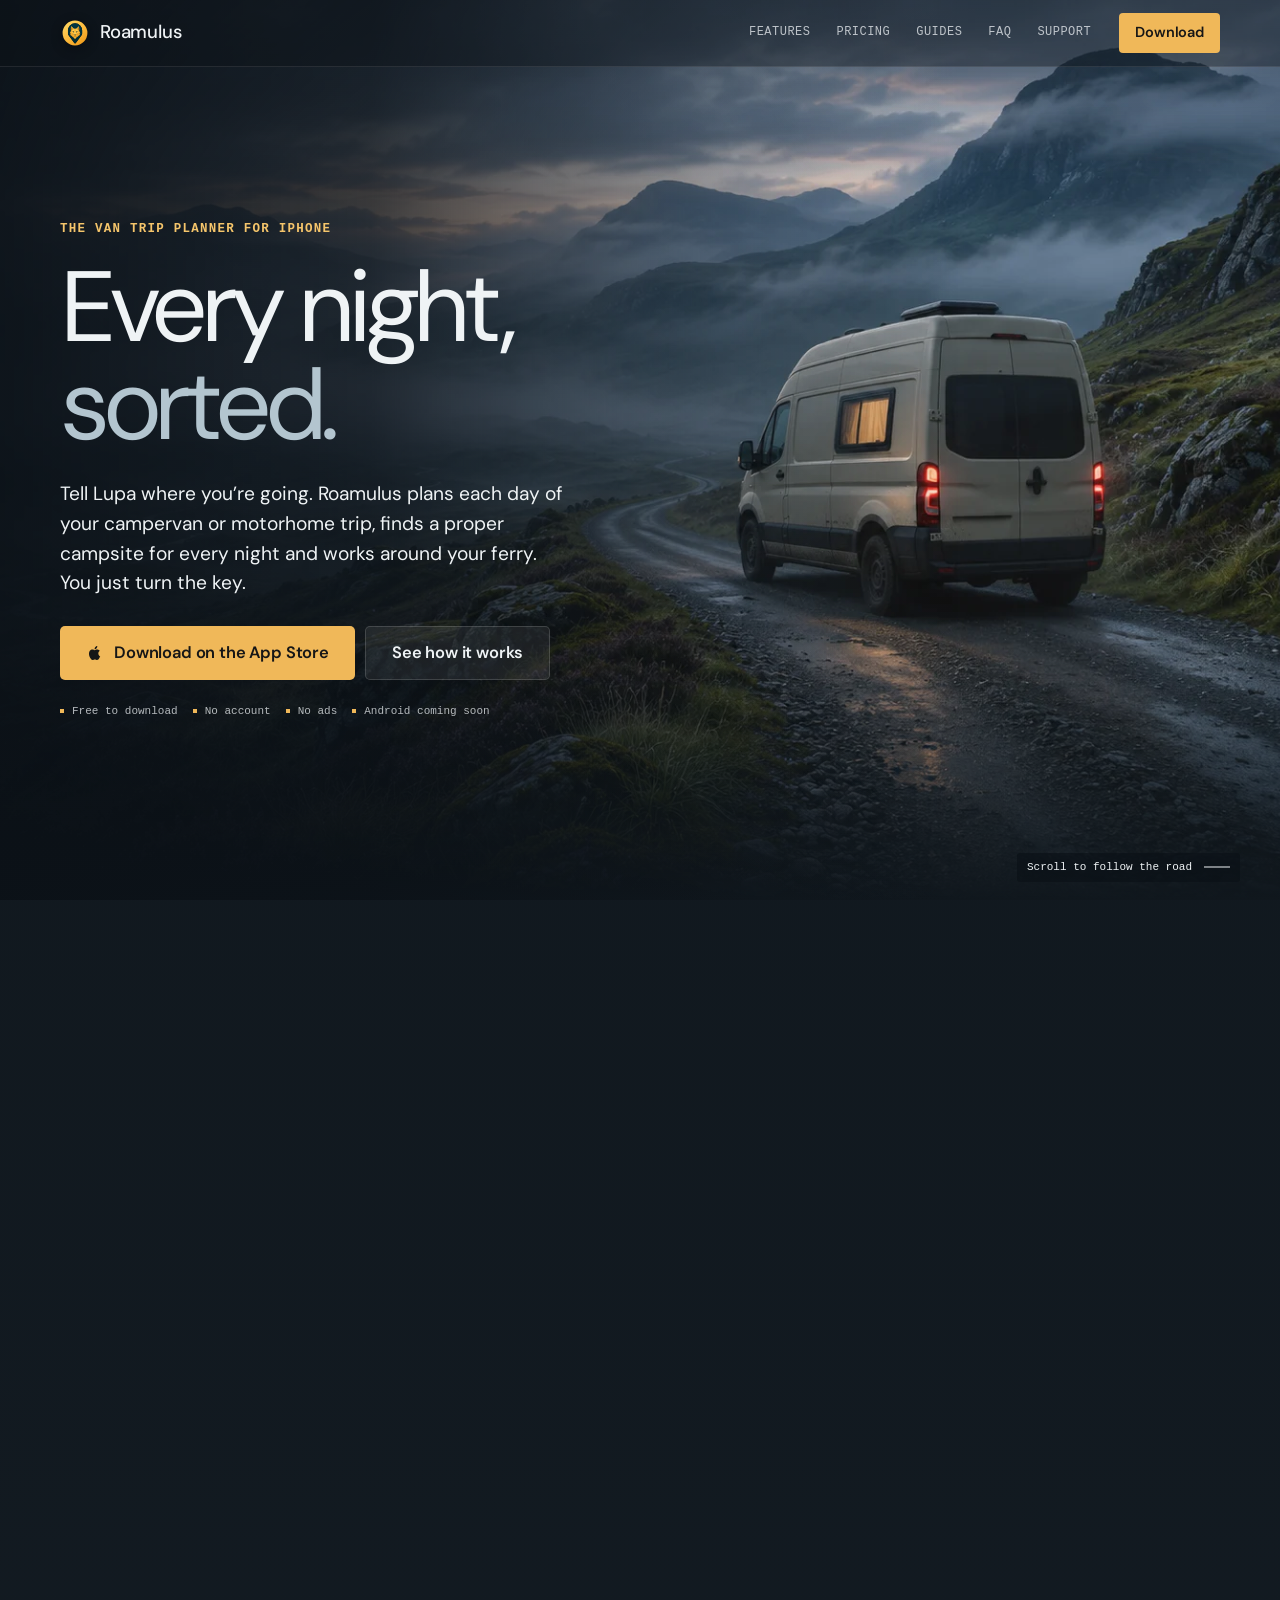
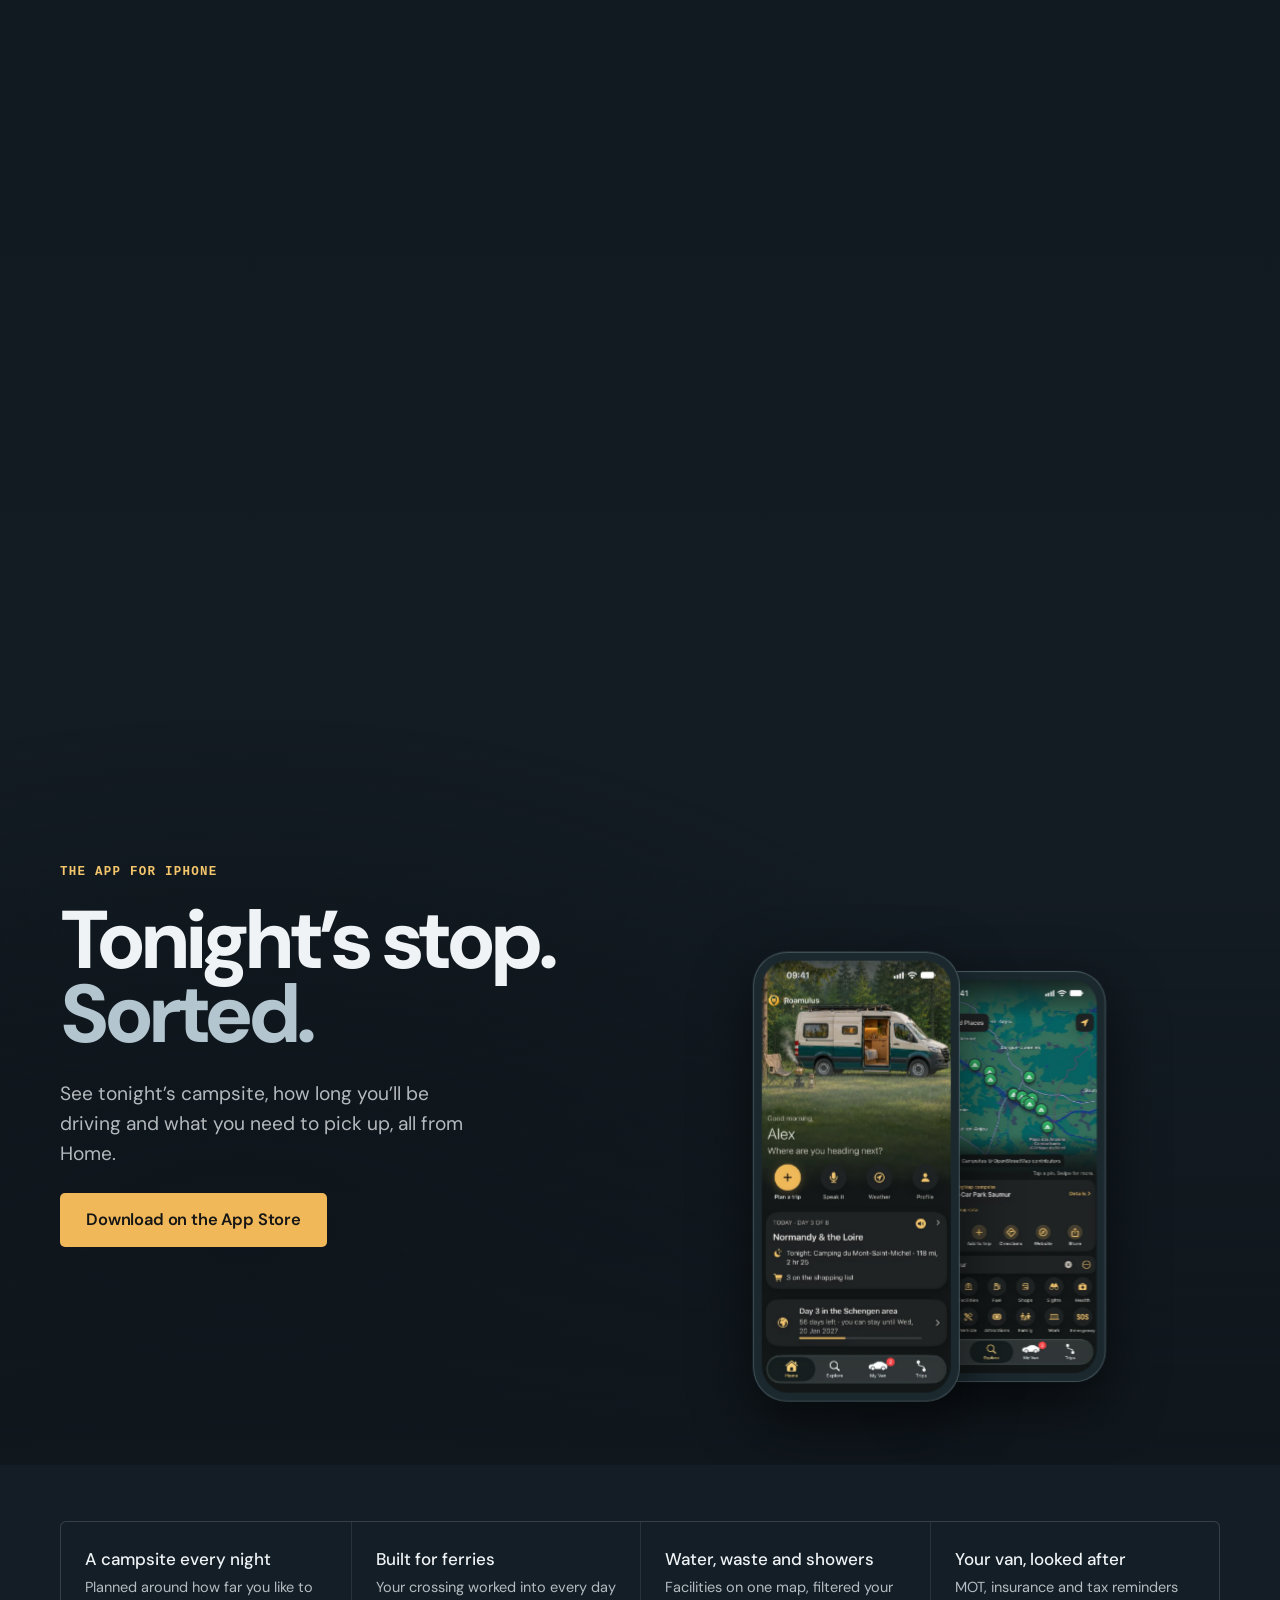
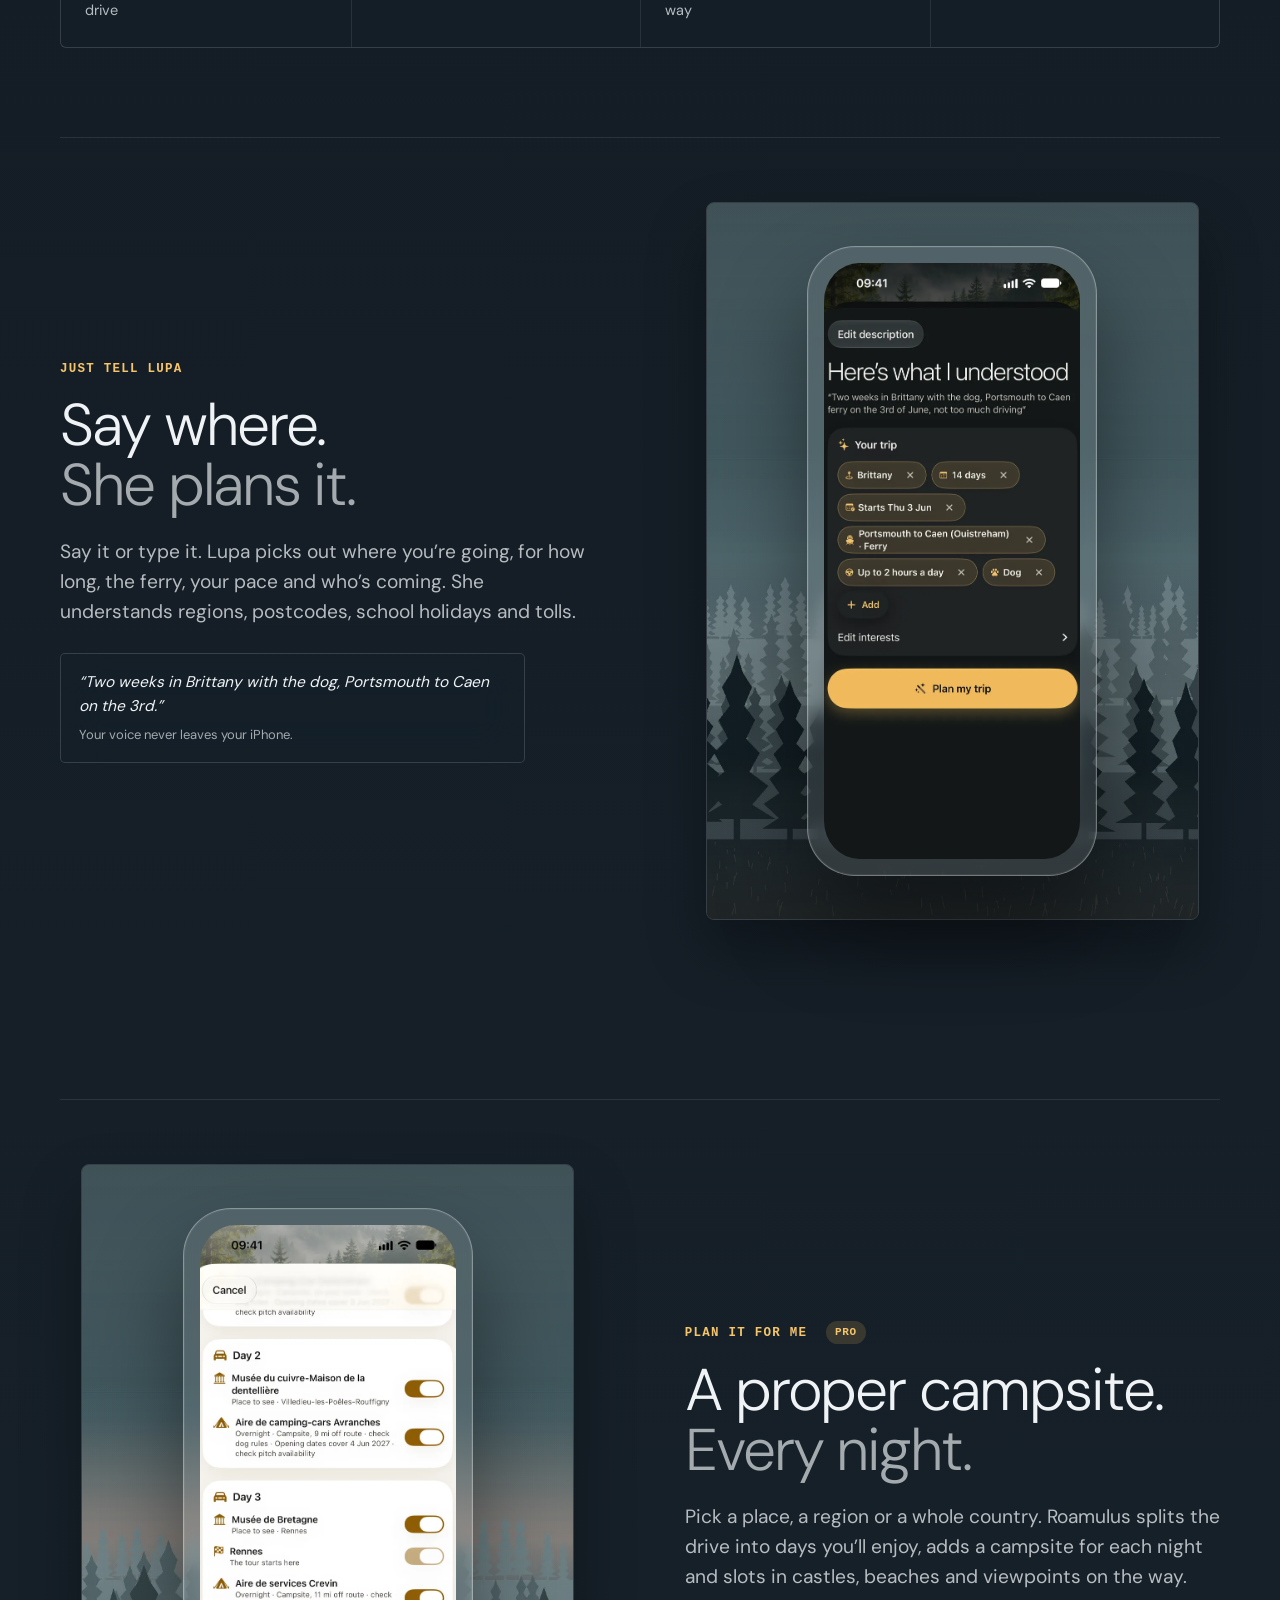
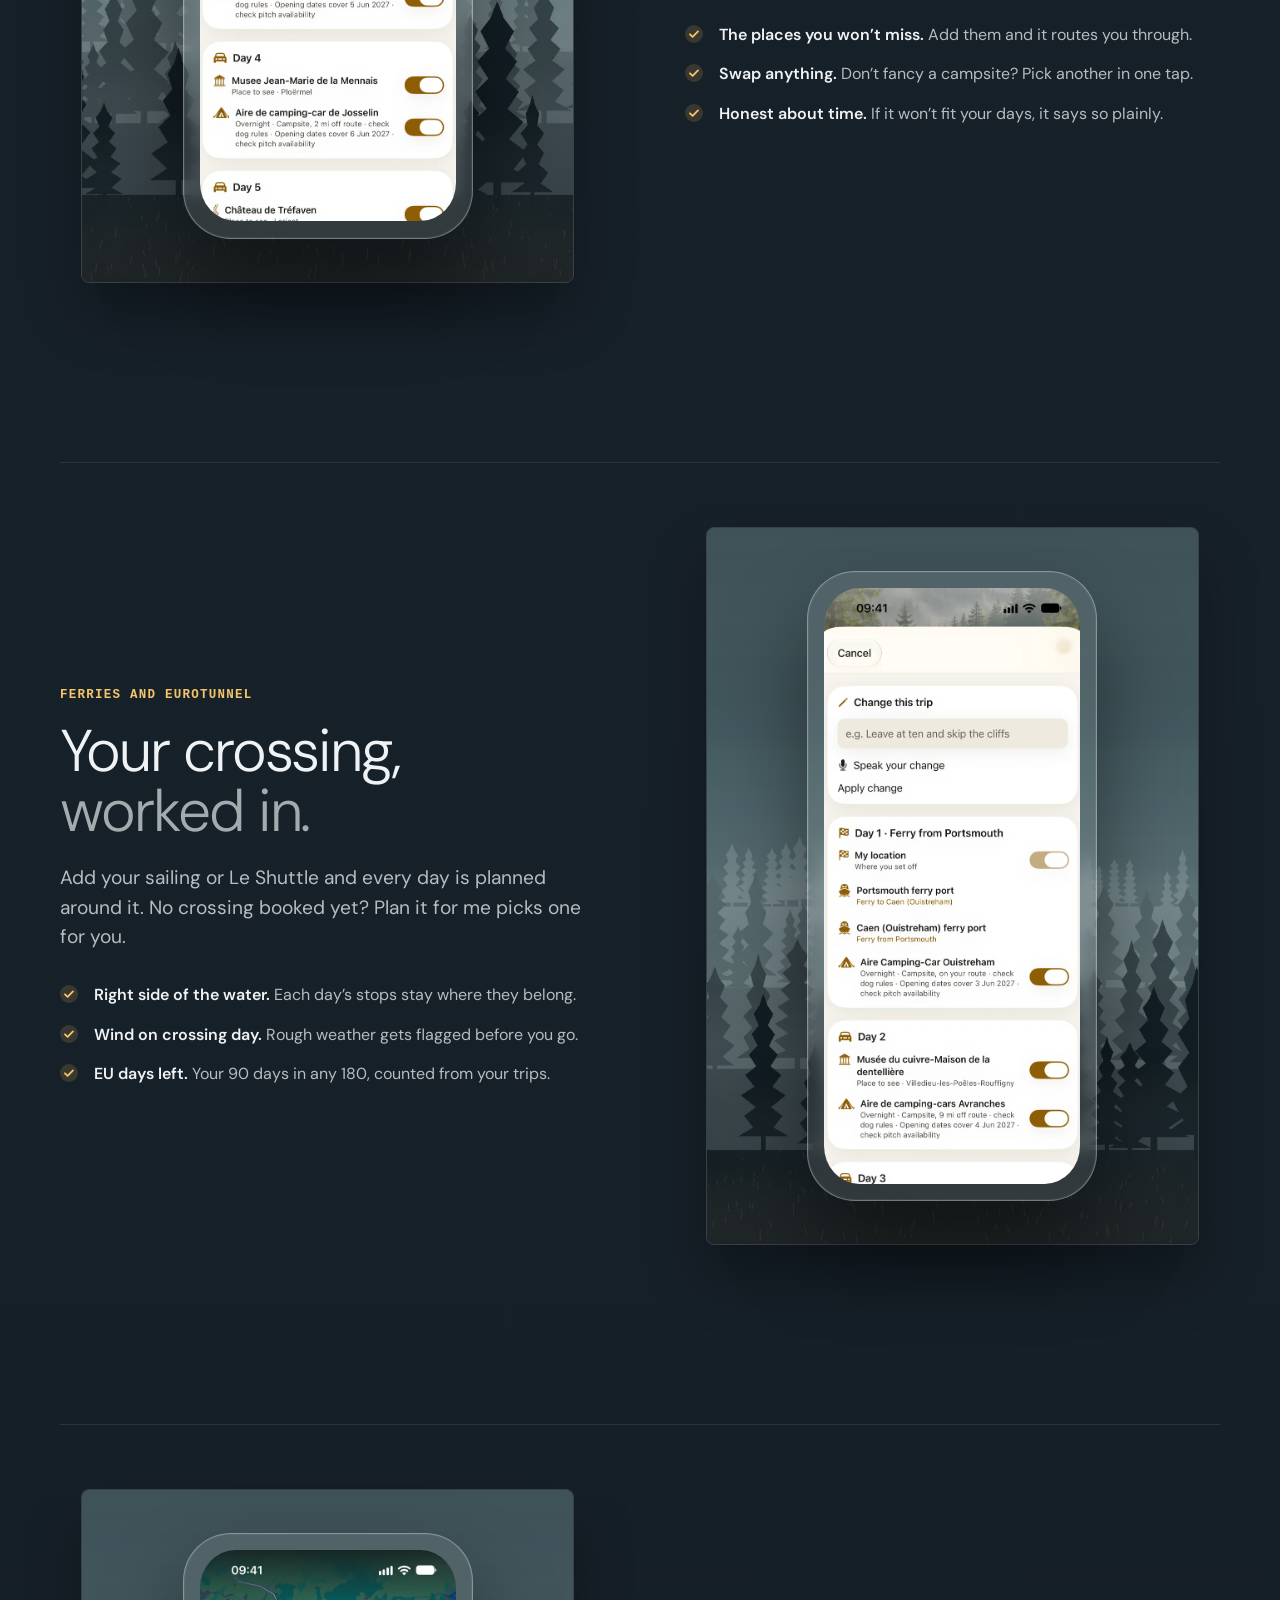
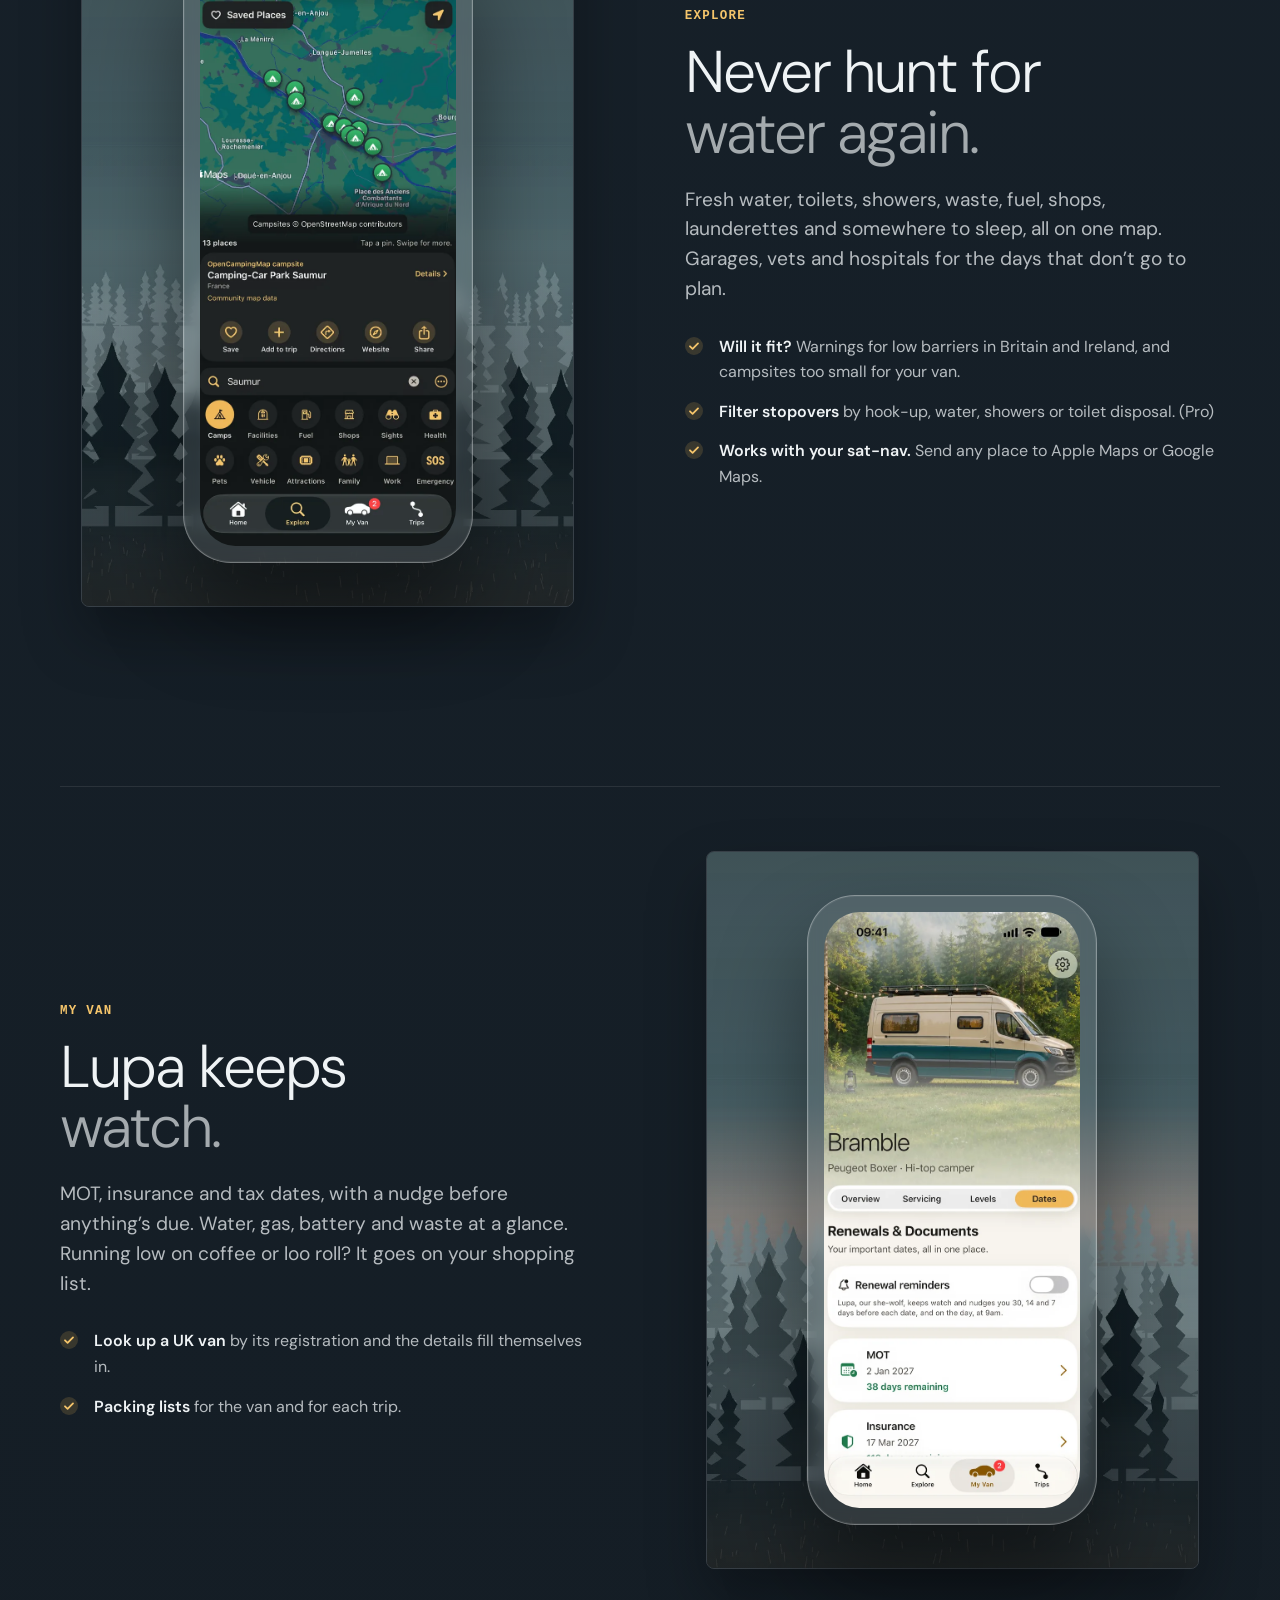
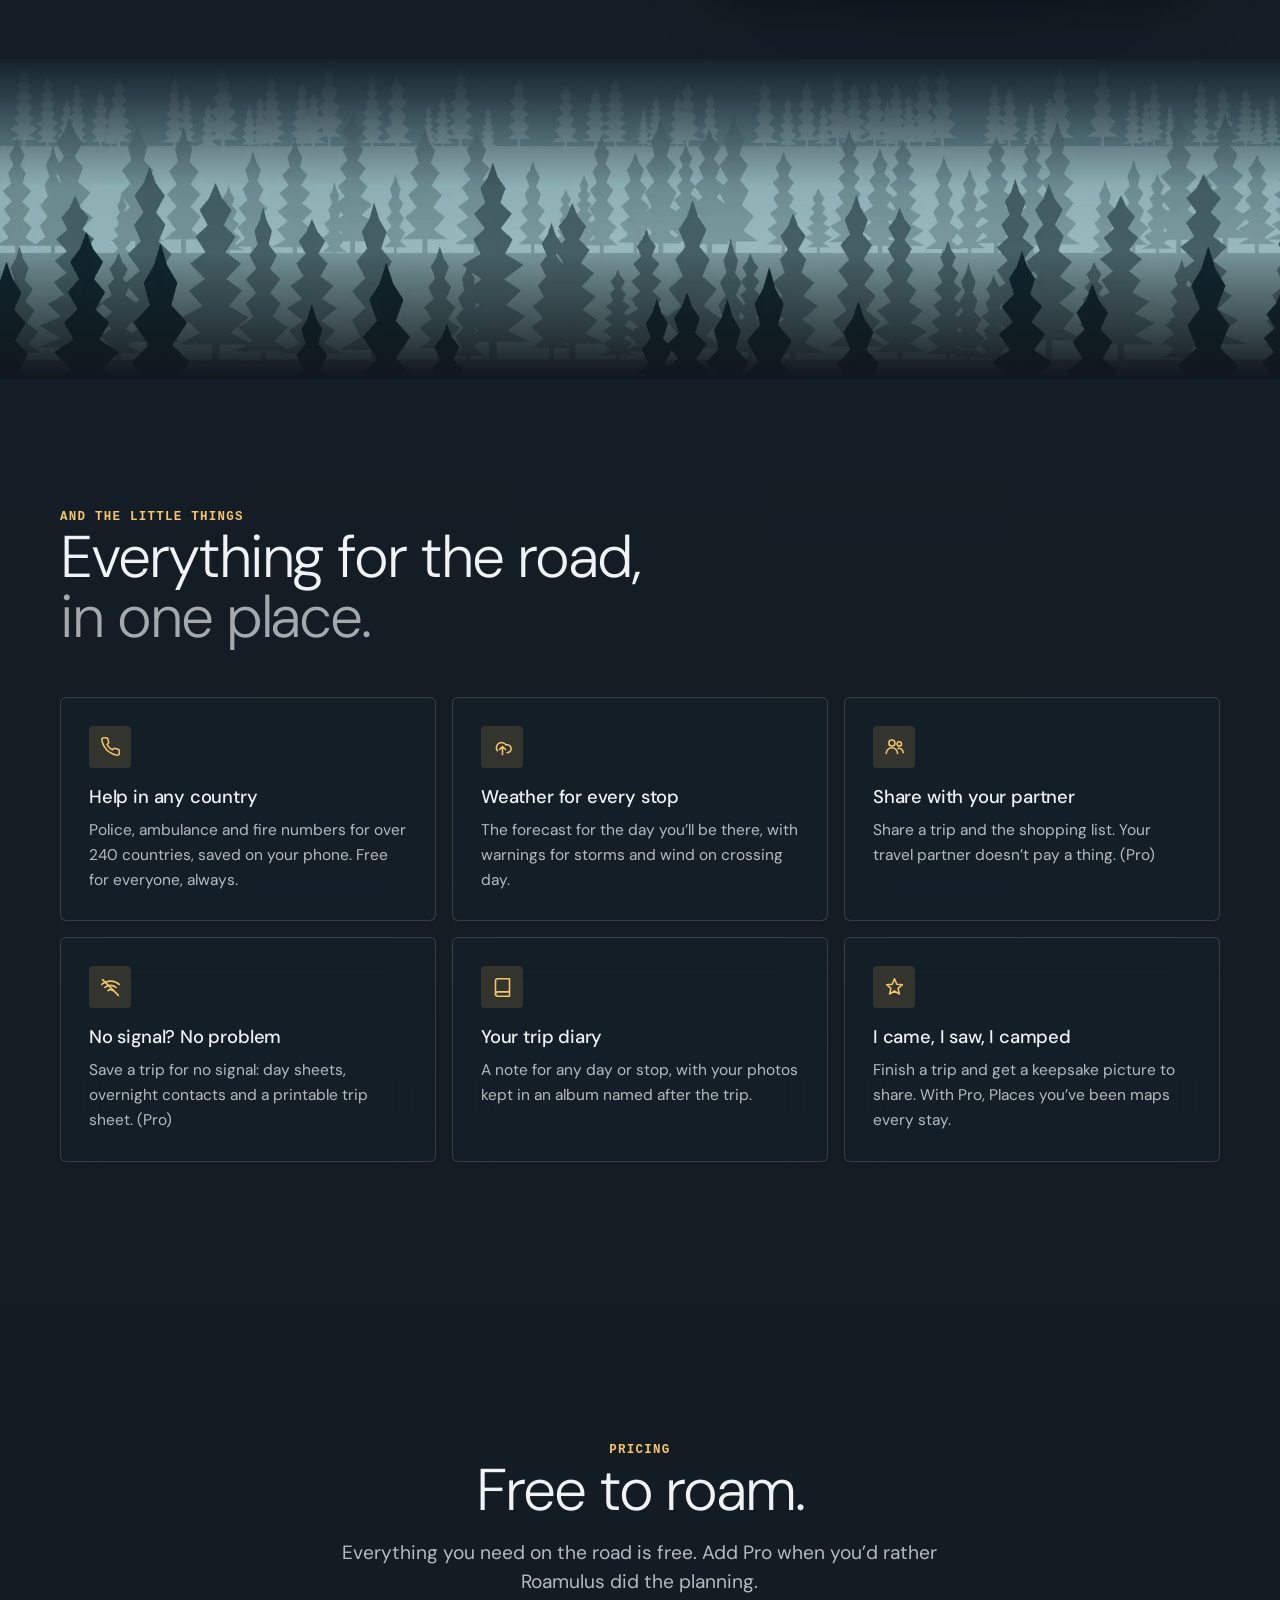
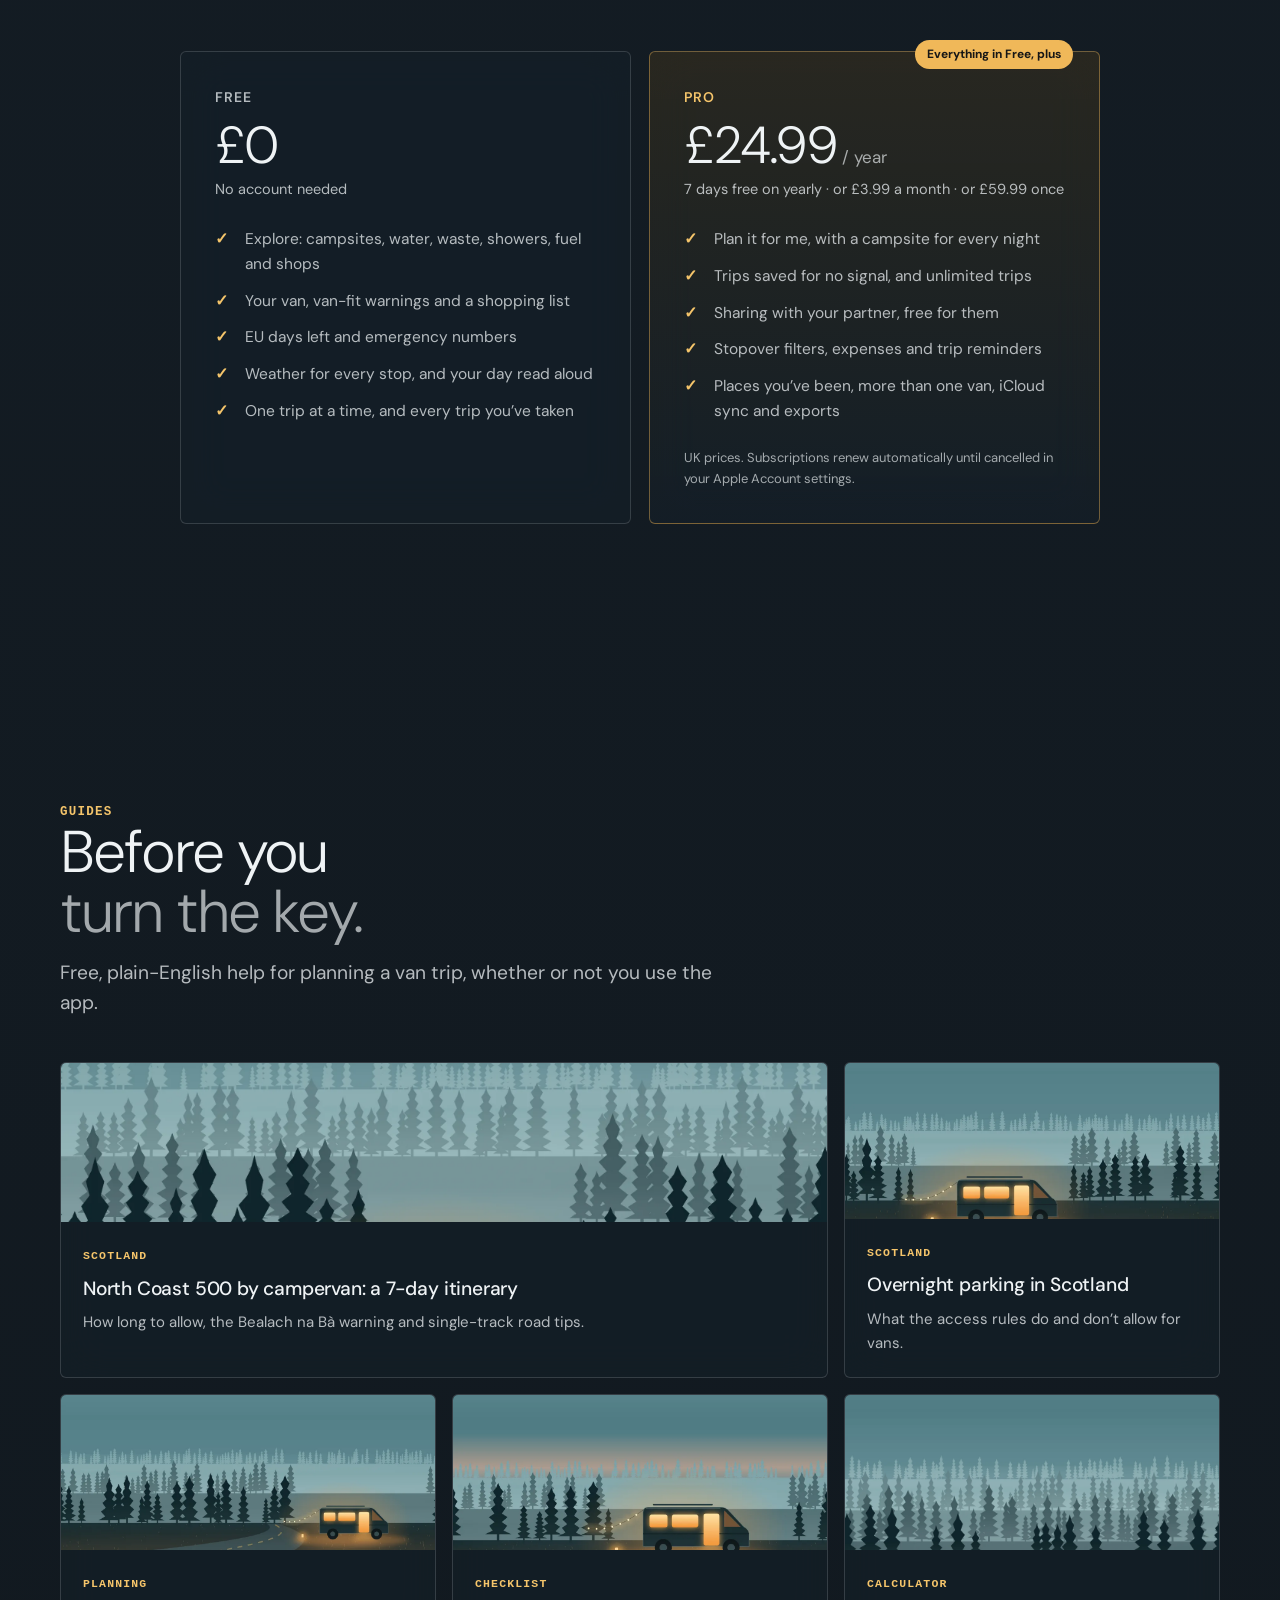
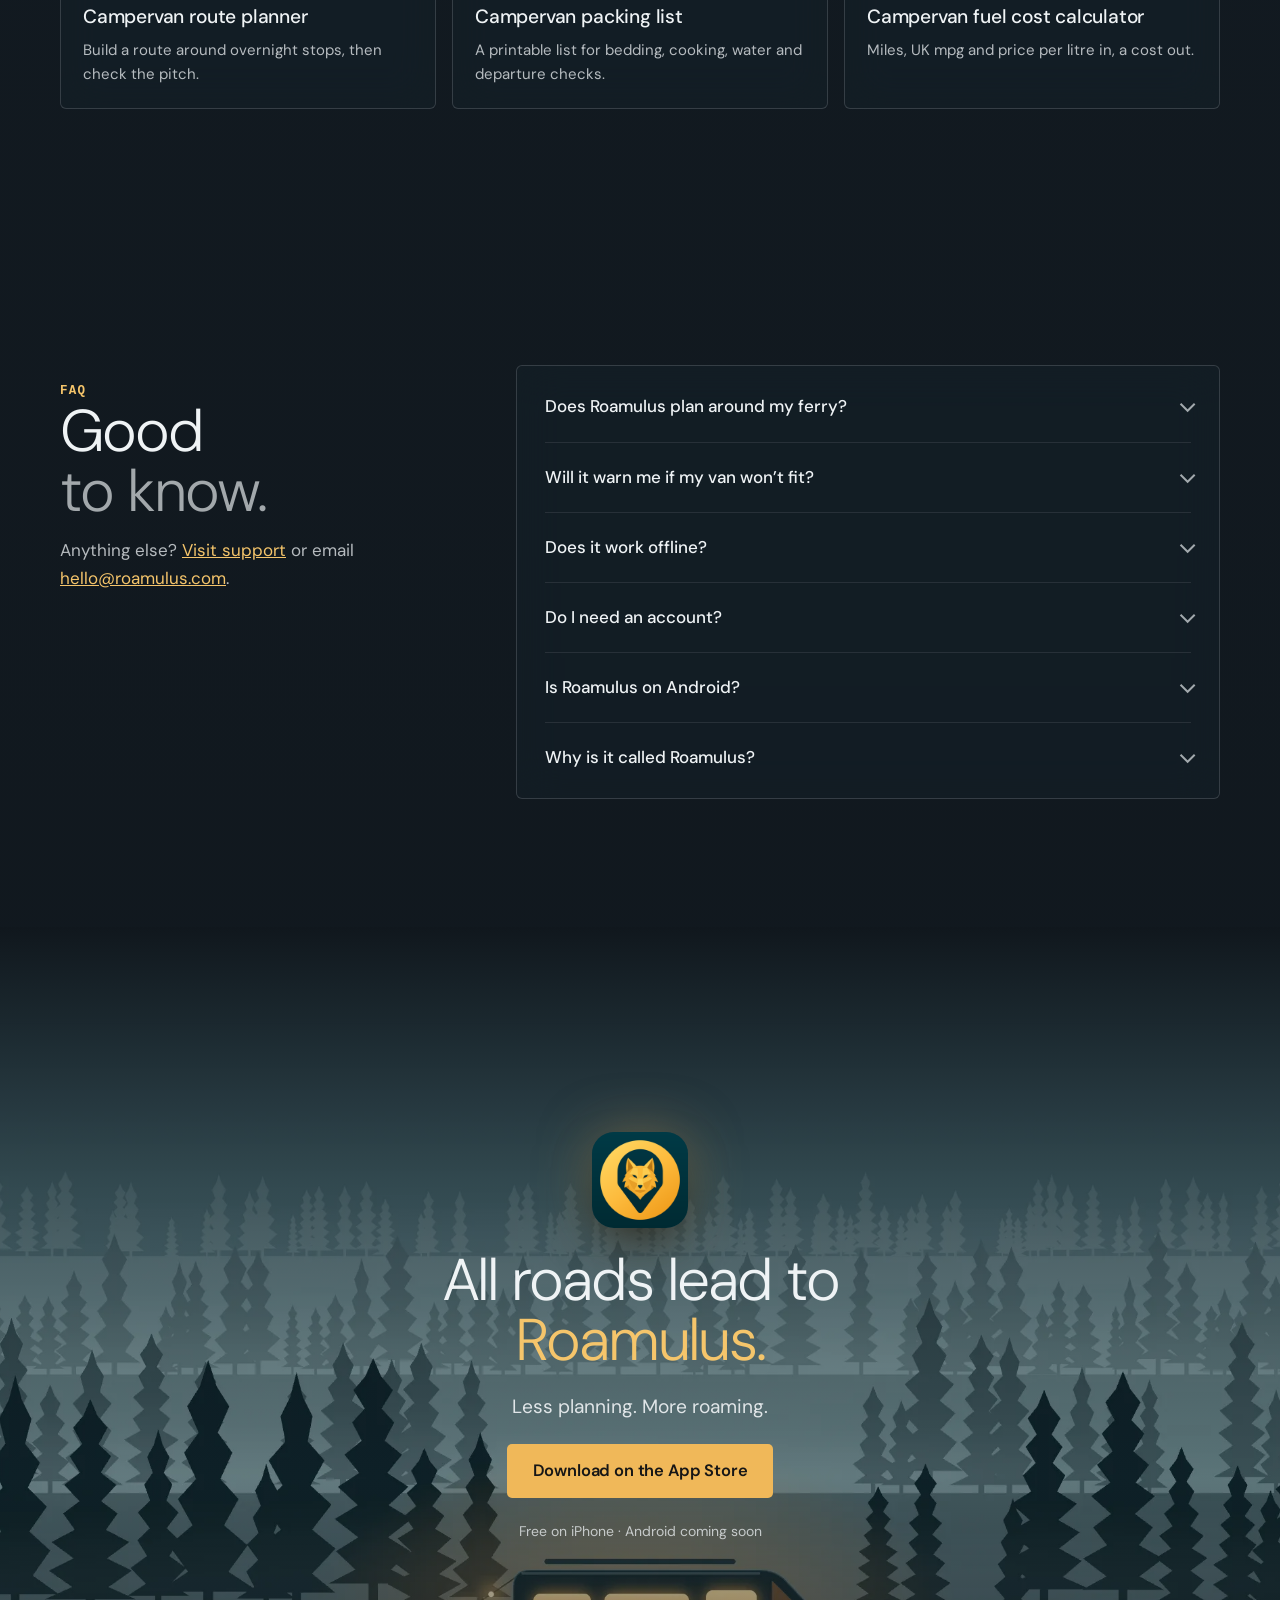
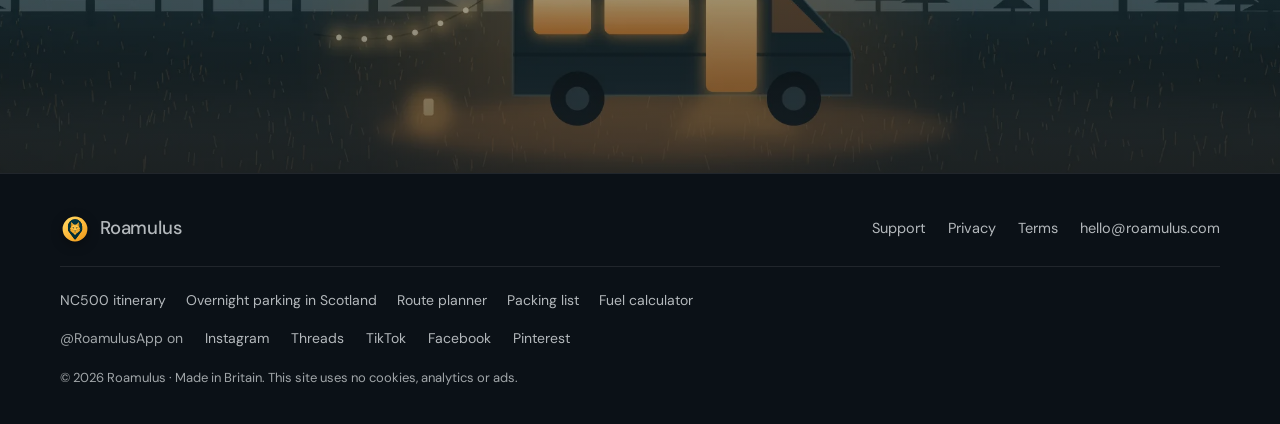
==== commit b1556b3b: "Blend the app reveal into the moving Highlands scene" ====
--- a/index.html
+++ b/index.html
@@ -18,8 +18,8 @@
 <link rel="apple-touch-icon" href="/assets/apple-touch-icon.png">
 <link rel="preload" href="/assets/dm.woff2" as="font" type="font/woff2" crossorigin>
 <link rel="preload" href="/assets/scene/highland-road.webp" as="image">
-<link rel="stylesheet" href="/home.css?v=4">
-<script defer src="/home.js?v=4"></script>
+<link rel="stylesheet" href="/home.css?v=5">
+<script defer src="/home.js?v=5"></script>
 <script type="application/ld+json">{"@context":"https://schema.org","@type":"SoftwareApplication","name":"Roamulus: Van Trip Planner","url":"https://roamulus.com/","operatingSystem":"iOS 17 or later","applicationCategory":"TravelApplication","downloadUrl":"https://apps.apple.com/gb/app/id6836801511","offers":{"@type":"Offer","price":0,"priceCurrency":"GBP"},"sameAs":["https://www.instagram.com/roamulusapp/","https://www.threads.com/@roamulusapp","https://www.tiktok.com/@roamulusapp","https://www.facebook.com/RoamulusApp","https://www.pinterest.com/roamulusapp/"]}</script>
 </head>
 <body>
@@ -41,7 +41,7 @@
 
 <main id="main">
 
-<section class="hero">
+<div class="opening">
   <div class="hero-backdrop" aria-hidden="true">
     <div class="scene">
       <img src="/assets/scene/highland-road.webp" alt="" fetchpriority="high">
@@ -51,6 +51,7 @@
       <div class="road-cue"><span>Scroll to follow the road</span></div>
     </div>
   </div>
+<section class="hero">
   <div class="hero-stage">
     <div class="wrap hero-inner">
       <div class="hero-copy">
@@ -67,14 +68,13 @@
   </div>
 </section>
 
-<div id="features">
-<section class="app-intro" aria-labelledby="overview-title">
+<section id="features" class="app-intro" aria-labelledby="overview-title">
   <div class="wrap app-intro-grid">
     <div class="app-intro-copy">
       <p class="eyebrow">The app for iPhone</p>
       <h2 id="overview-title">Tonight’s stop.<br><span>Sorted.</span></h2>
       <p class="lead">See tonight’s campsite, how long you’ll be driving and what you need to pick up, all from Home.</p>
-      <a class="btn app-download" href="https://apps.apple.com/gb/app/id6836801511">Download on the App Store</a>
+      <a class="btn btn-primary app-download" href="https://apps.apple.com/gb/app/id6836801511">Download on the App Store</a>
     </div>
     <div class="app-intro-visual">
       <figure class="iphone app-intro-map"><img src="/assets/app/v3-explore.webp" alt="Explore map showing campsites and facilities around Saumur" width="660" height="1434" loading="lazy"></figure>
@@ -82,6 +82,7 @@
     </div>
   </div>
 </section>
+</div>
 
 <section class="strip wrap" aria-label="Highlights">
   <ul class="glass">
@@ -181,7 +182,6 @@
     </div>
   </div>
 </section>
-</div>
 
 <div class="band" aria-hidden="true"><div class="scene"><img src="/assets/scene/forest.webp" alt="" loading="lazy"></div></div>
 
--- a/home.css
+++ b/home.css
@@ -226,8 +226,11 @@
   letter-spacing: .04em;
   text-transform: uppercase;
 }
-.hero { position: relative; isolation: isolate; }
+.opening { position: relative; isolation: isolate; }
+.hero { position: relative; }
 .hero-backdrop { position: absolute; inset: 0; pointer-events: none; }
+.opening:not(.is-journey) .hero-backdrop { height: max(670px, 100svh); }
+
 .hero-stage {
   position: relative;
   display: grid;
@@ -235,10 +238,10 @@
   min-height: max(670px, 100svh);
   padding: 135px 0 96px;
 }
-.hero .scene img { object-position: 66% 54%; }
-.hero canvas { display: none; width: 100%; height: 100%; position: absolute; inset: 0; }
+.opening .scene img { object-position: 66% 54%; }
+.opening canvas { display: none; width: 100%; height: 100%; position: absolute; inset: 0; }
 .road-cue, .valley-mist { display: none; }
-.hero .valley-camera {
+.opening .valley-camera {
   mask-image: linear-gradient(270deg, #000 calc(var(--valley-blend, 0) * 145% - 45%),
     transparent calc(var(--valley-blend, 0) * 145%));
 }
@@ -249,7 +252,7 @@
   background: radial-gradient(ellipse at 51% 58%, #8f9fa8 0, #788e9d 32%, #4e606e 85%);
   opacity: var(--valley-mist, 0);
 }
-.hero.is-journey { padding-bottom: clamp(760px, 155svh, 1760px); }
+.is-journey .hero { padding-bottom: clamp(760px, 155svh, 1760px); }
 .is-journey .scene {
   position: sticky;
   top: 0;
@@ -269,7 +272,7 @@
   color: var(--text);
   border-radius: 3px;
   font: 400 11px/1.4 var(--mono);
-  opacity: calc(1 - var(--road-progress, 0) * .55);
+  opacity: clamp(0, 3.8 - var(--road-progress, 0) * 5, 1);
 }
 .road-cue::after {
   content: '';
@@ -278,7 +281,7 @@
   background: linear-gradient(to right, var(--gold) calc(var(--road-progress, 0) * 100%), rgba(239,243,245,.5) 0);
 }
 .is-journey .hero-copy { transform: translateY(calc(var(--road-progress, 0) * -95px)); }
-.hero .scene::after {
+.opening .scene::after {
   --shade: var(--road-progress, 0);
   background:
     linear-gradient(90deg, rgb(11 17 23 / calc(.94 - var(--shade) * .53)), rgb(11 17 23 / calc(.79 - var(--shade) * .51)) 29%, rgb(11 17 23 / calc(.24 - var(--shade) * .14)) 56%, transparent 75%),
@@ -310,9 +313,9 @@
   .nav-links { position: absolute; inset: auto 0 4px; display: flex; justify-content: space-between; gap: 6px; font-size: 10px; }
   .nav-links a { display: flex; align-items: center; min-height: 33px; }
   .hero-stage { min-height: 0; padding: clamp(315px, 57vw, 495px) 0 42px; align-items: end; }
-  .hero .scene { height: clamp(430px, 72vw, 610px); }
-  .hero .scene img { object-position: 69% 50%; }
-  .hero .scene::after {
+  .opening .scene { height: clamp(430px, 72vw, 610px); }
+  .opening .scene img { object-position: 69% 50%; }
+  .opening .scene::after {
     background: linear-gradient(0deg, var(--bg) 1%, rgba(16,23,29,.96) 11%, rgba(16,23,29,.4) 31%, transparent 59%);
   }
   .hero .h1 { font-size: clamp(3.65rem, 12vw, 6.5rem); }
@@ -325,25 +328,24 @@
 }
 @media (max-width: 760px) {
   .is-journey .hero-stage { min-height: 100svh; padding-bottom: 70px; }
-  .hero.is-journey { padding-bottom: clamp(650px, 142svh, 1220px); }
-  .hero.is-journey .scene { height: 100svh; }
-  .hero.is-journey .scene::after {
+  .is-journey .hero { padding-bottom: clamp(650px, 142svh, 1220px); }
+  .opening.is-journey .scene { height: 100svh; }
+  .opening.is-journey .scene::after {
     background: linear-gradient(0deg, var(--bg), rgb(16 23 29 / calc(.87 - var(--shade) * .56)) 30%, rgb(16 23 29 / calc(.56 - var(--shade) * .44)) 52%, transparent 81%);
   }
 }
 @media (prefers-reduced-motion: reduce) {
-  .hero.is-journey { padding-bottom: 0; }
+  .is-journey .hero { padding-bottom: 0; }
   .is-journey .scene { position: absolute; height: auto; background: none; }
   .is-journey canvas, .is-journey .road-cue, .is-journey .valley-mist { display: none; }
 }
 
-/* A full-width product chapter marks the end of the Highlands route. */
+/* The camera and product share one backdrop until the feature walkthrough. */
 .app-intro {
   position: relative;
   overflow: hidden;
-  color: #141c21;
-  background: #eeeae0;
-  border-top: 5px solid var(--gold);
+  color: var(--text);
+  background: var(--bg);
 }
 .app-intro-grid {
   display: grid;
@@ -354,18 +356,16 @@
   padding-block: clamp(52px, 8vw, 110px);
 }
 .app-intro-copy { position: relative; z-index: 1; }
-.app-intro .eyebrow { color: #69502c; margin-bottom: 22px; }
+.app-intro .eyebrow { color: var(--gold-2); margin-bottom: 22px; }
 .app-intro h2 {
   font-size: clamp(3.35rem, 6.4vw, 6.7rem);
   font-weight: 780;
   line-height: .9;
   letter-spacing: -.075em;
 }
-.app-intro h2 span { color: #5c6567; }
-.app-intro .lead { color: #384348; max-width: 33ch; margin-top: 28px; }
-.app-download { margin-top: 24px; background: #141c21; color: #fff; }
-.app-download:hover { background: #39474d; }
-.app-download:focus-visible { outline-color: #141c21; }
+.app-intro h2 span { color: #b3c5cf; }
+.app-intro .lead { color: var(--text-2); max-width: 33ch; margin-top: 28px; }
+.app-download { margin-top: 24px; }
 .app-intro-visual {
   position: relative;
   display: grid;
@@ -393,21 +393,24 @@
 }
 .app-intro-map { --phone-size: 215px; --phone-x: 37%; --phone-turn: 12deg; z-index: 1; }
 .app-intro-home { --phone-size: 235px; --phone-x: -32%; --phone-turn: -9deg; z-index: 2; }
-#features > .strip { margin-top: clamp(24px, 5vw, 56px); }
-
-@keyframes app-arrival {
-  from { transform: translateY(95px) translateX(var(--phone-x)) rotate(0deg) scale(.91); }
-  to { transform: translateX(var(--phone-x)) rotate(var(--phone-turn)); }
-}
-@supports (animation-timeline: view()) {
-  @media (prefers-reduced-motion: no-preference) {
-    .app-intro-visual .iphone {
-      animation: app-arrival 1s var(--ease) both;
-      animation-timeline: view();
-      animation-range: entry 0% entry 85%;
-    }
-    .app-intro-map { animation-range: entry 10% entry 92%; }
-  }
+.opening + .strip { margin-top: clamp(24px, 5vw, 56px); }
+
+.is-journey .app-intro {
+  background:
+    linear-gradient(0deg, var(--bg), rgb(16 23 29 / .75) 22%, transparent 78%),
+    radial-gradient(ellipse 65% 68% at 19% 71%, rgb(11 17 23 / .83), transparent);
+}
+.is-journey .app-intro-grid { padding-top: clamp(24px, 4vw, 54px); }
+
+.is-journey .app-intro-visual::before { display: none; }
+.is-journey .app-intro-visual .iphone { box-shadow: 0 24px 65px rgb(0 0 0 / .6); }
+
+.app-intro-home { --rise: var(--home-rise, 0); }
+.app-intro-map { --rise: var(--map-rise, 0); }
+.is-journey .app-intro-visual .iphone {
+  transform: translate(var(--phone-x), calc((1 - var(--rise)) * 122px))
+    rotate(calc(var(--phone-turn) * var(--rise))) scale(calc(.88 + var(--rise) * .12));
+  transition: none;
 }
 @media (max-width: 760px) {
   .app-intro-grid { grid-template-columns: minmax(0, 1fr); padding-block: 48px; }
@@ -416,3 +419,11 @@
   .app-intro-visual::before { inset: 13% -12% 9% 10%; }
   .app-intro-visual .iphone { width: min(var(--phone-size), 46%); }
 }
+
+@media (max-width: 760px) {
+  .is-journey .app-intro {
+    background: linear-gradient(0deg, var(--bg), rgb(16 23 29 / .9) 36%, transparent 82%);
+  }
+  .is-journey .app-intro-grid { padding-top: 20px; }
+  .is-journey .app-intro-visual { grid-row: 1; }
+}
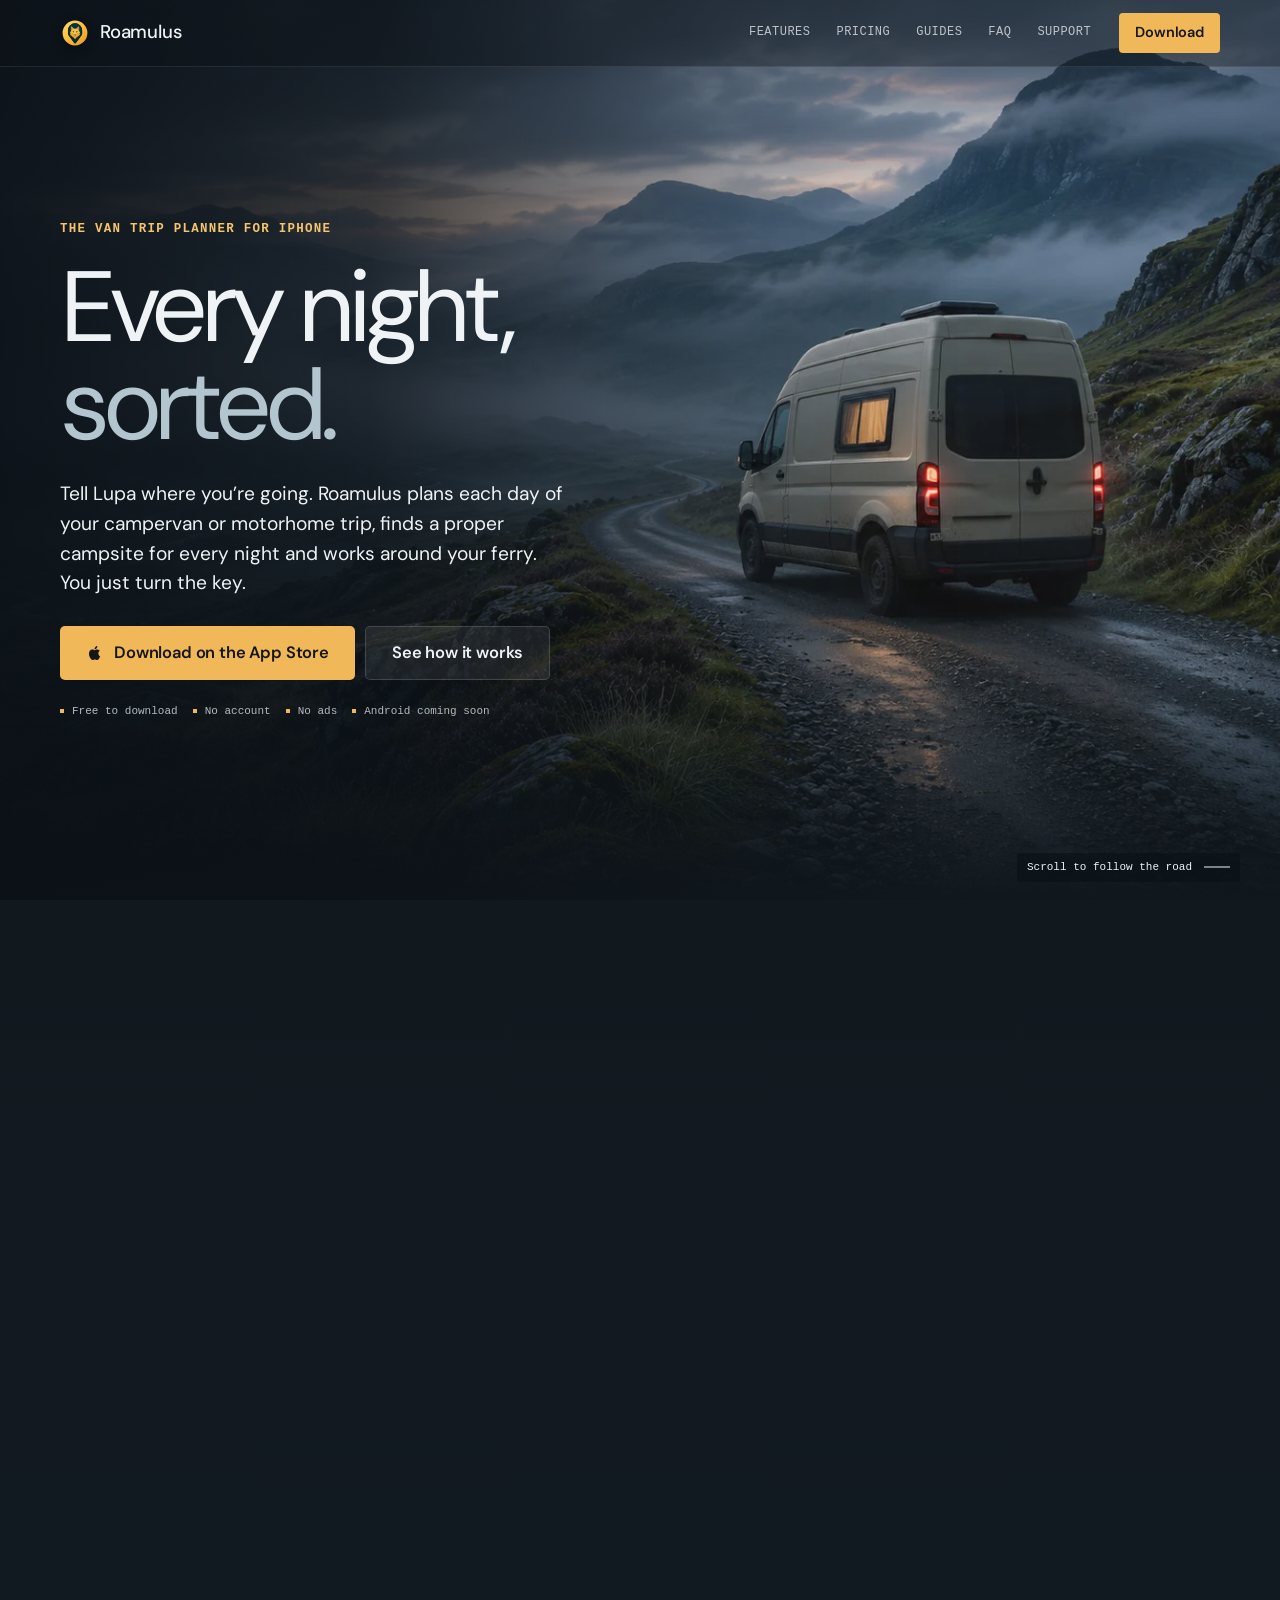
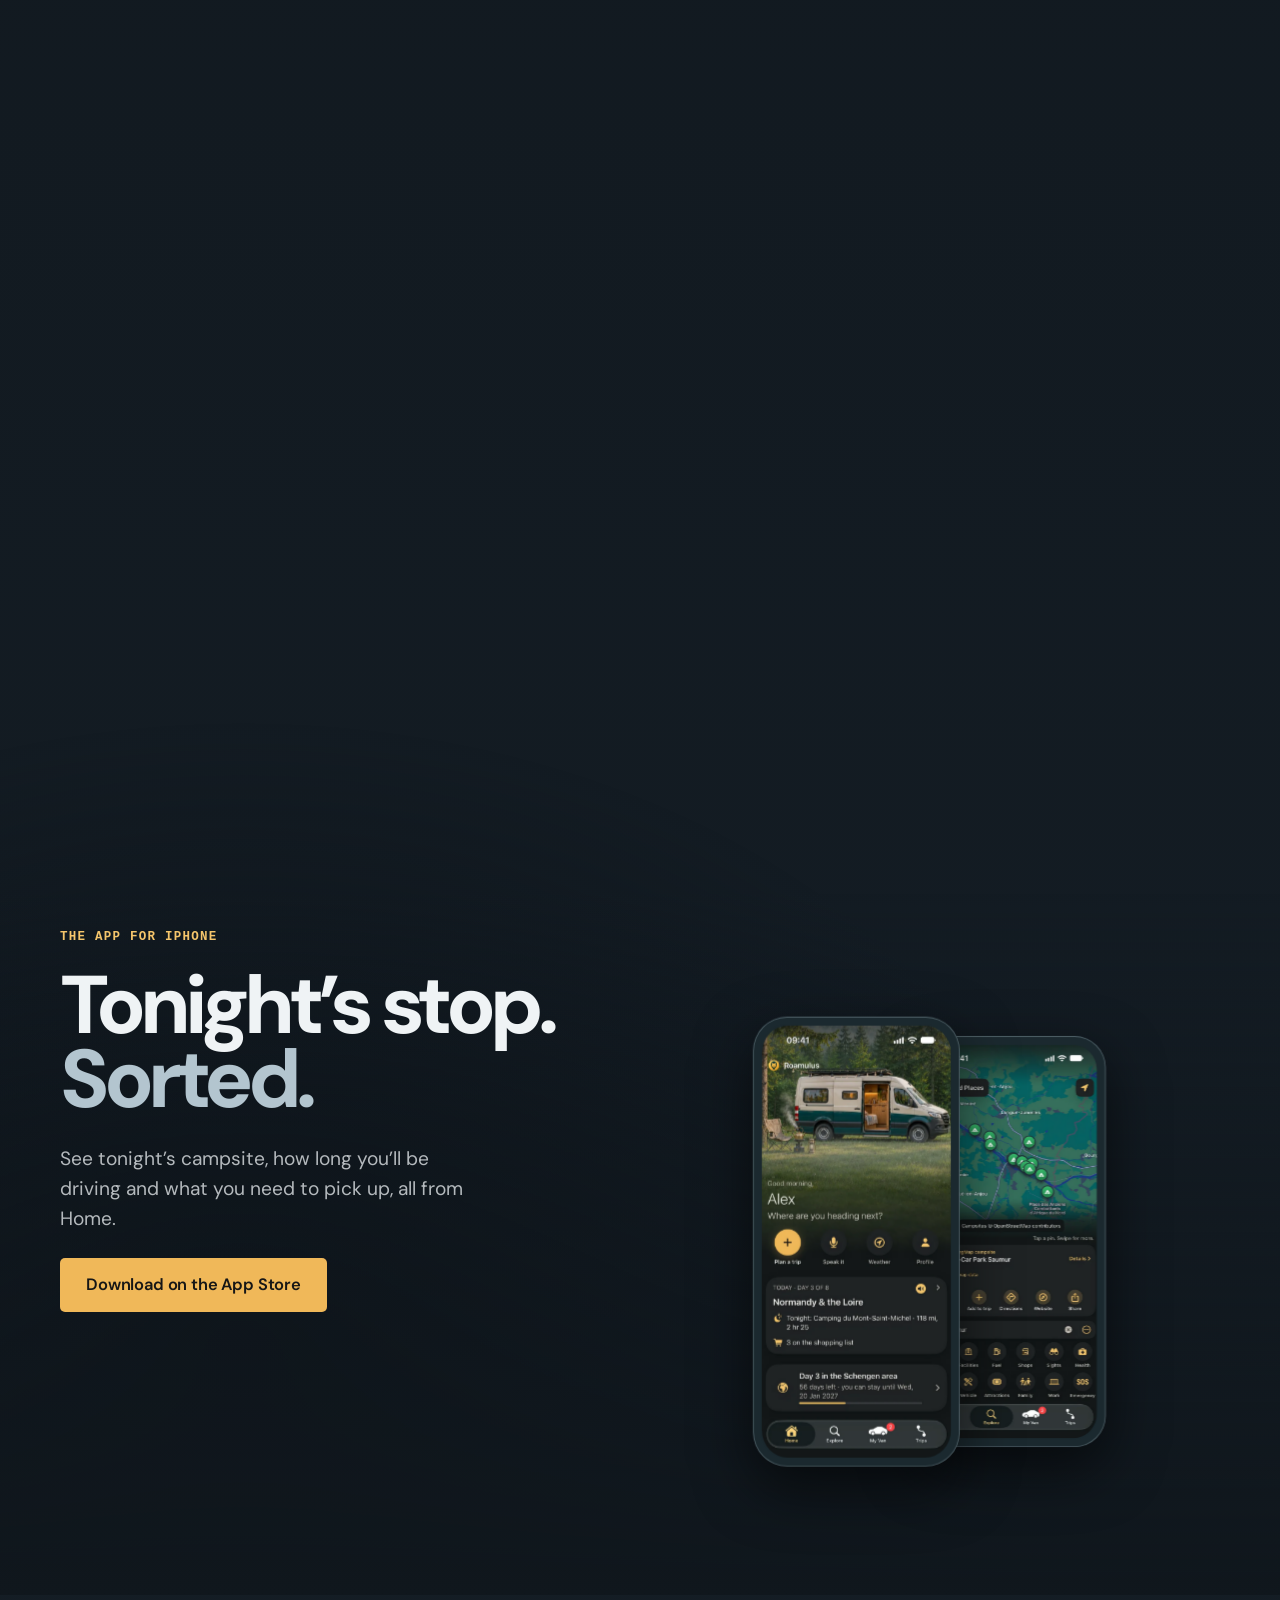
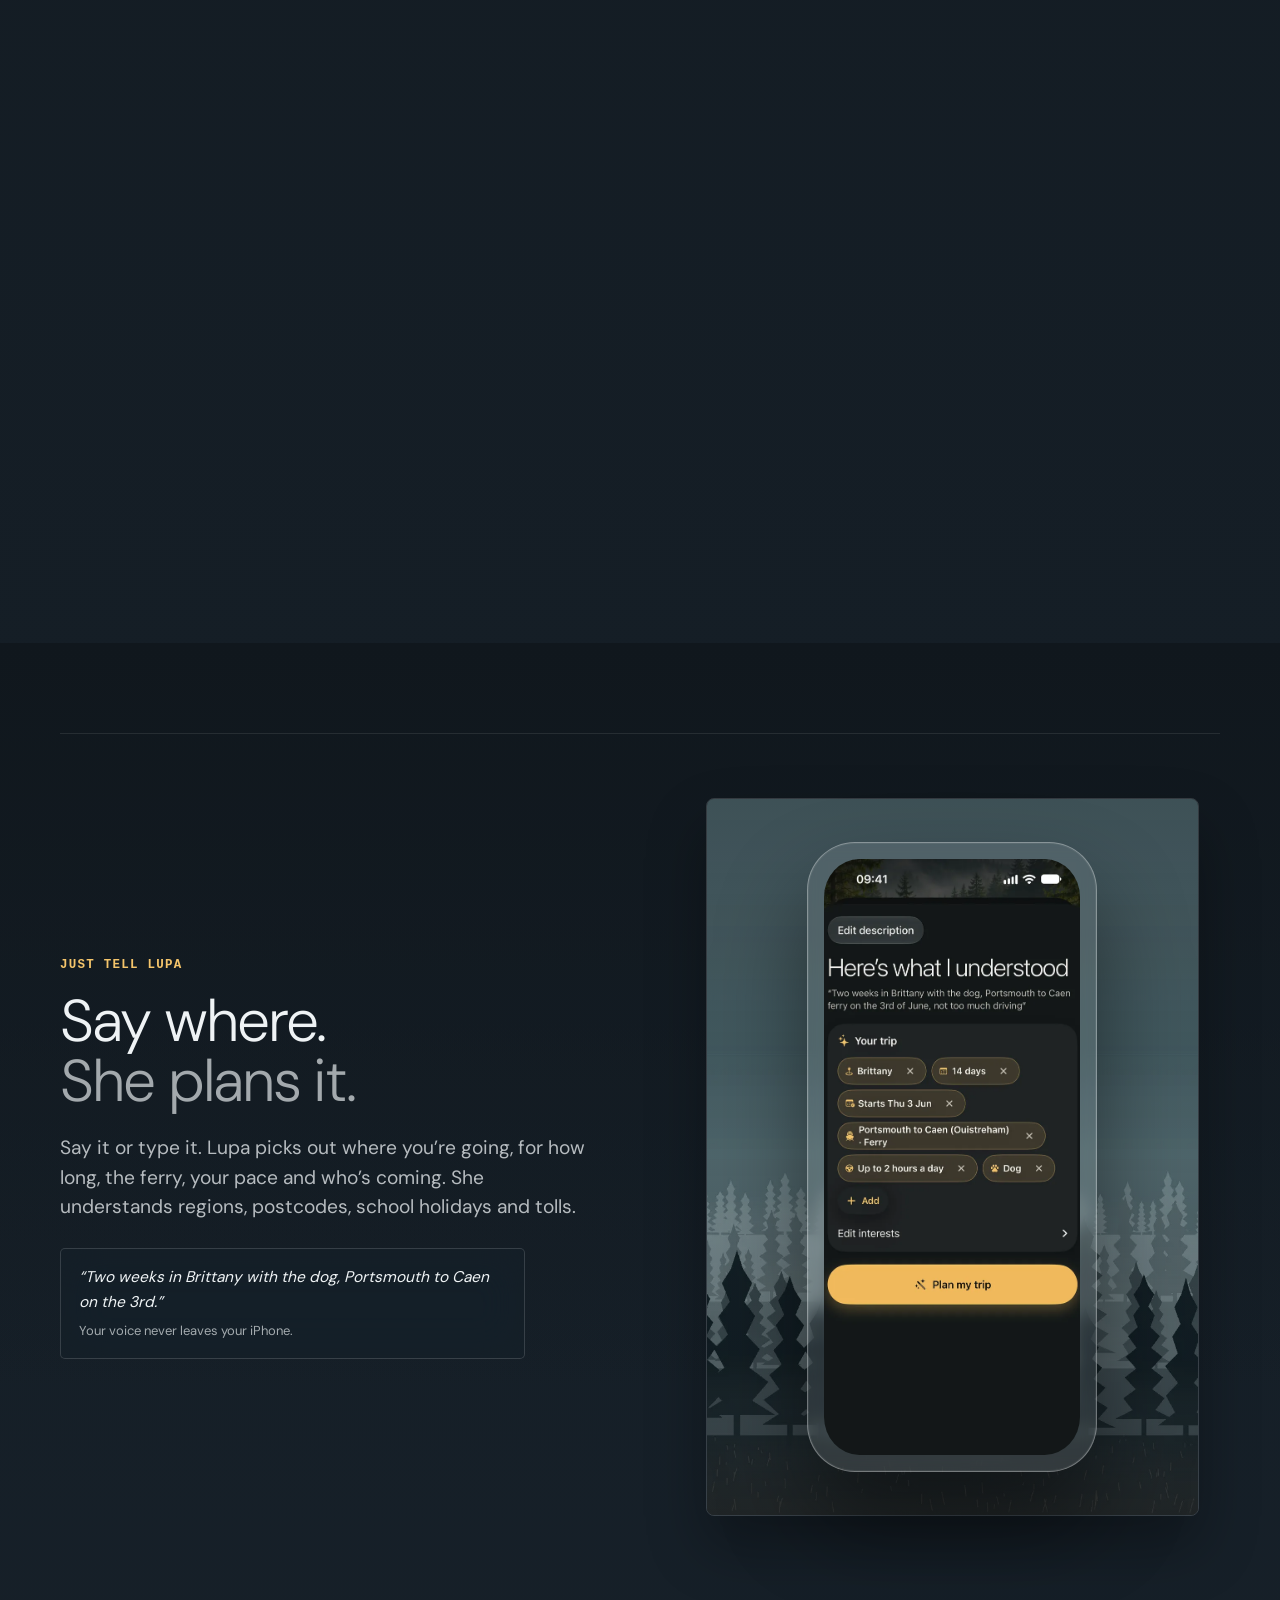
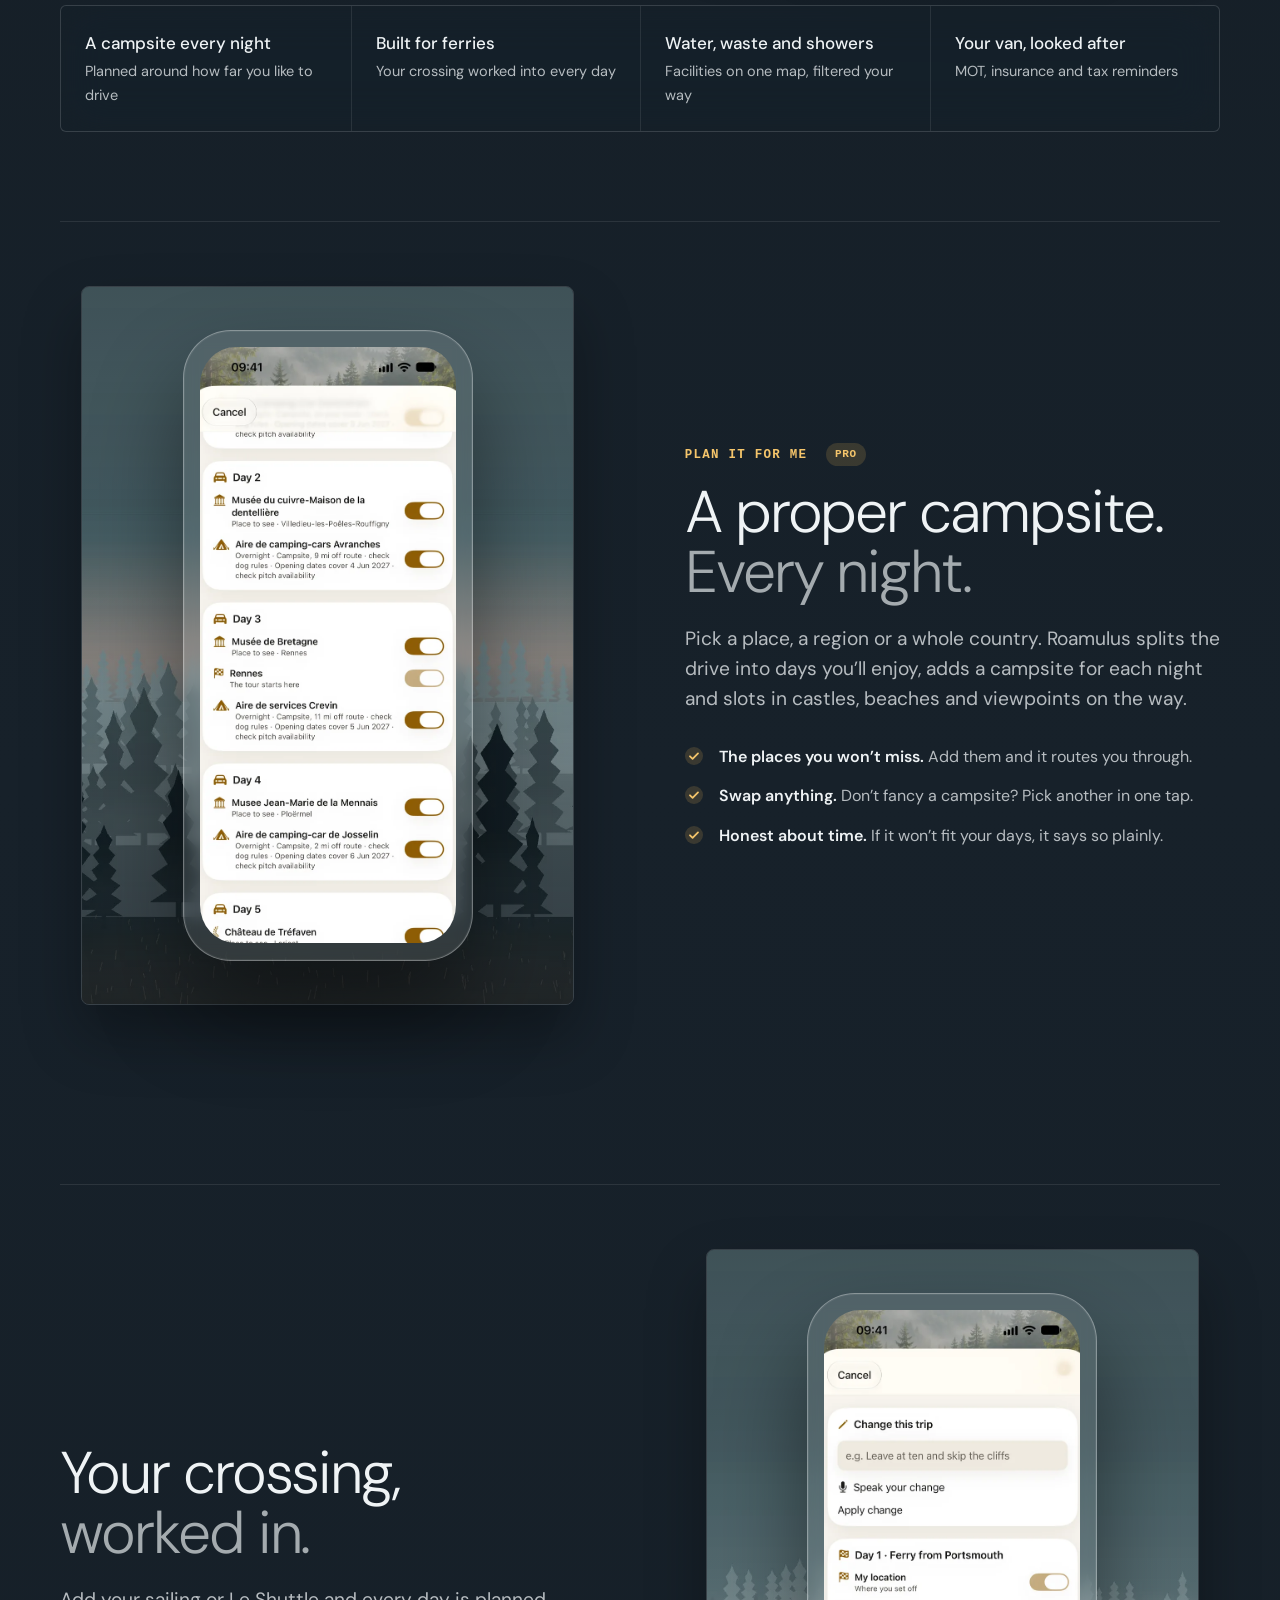
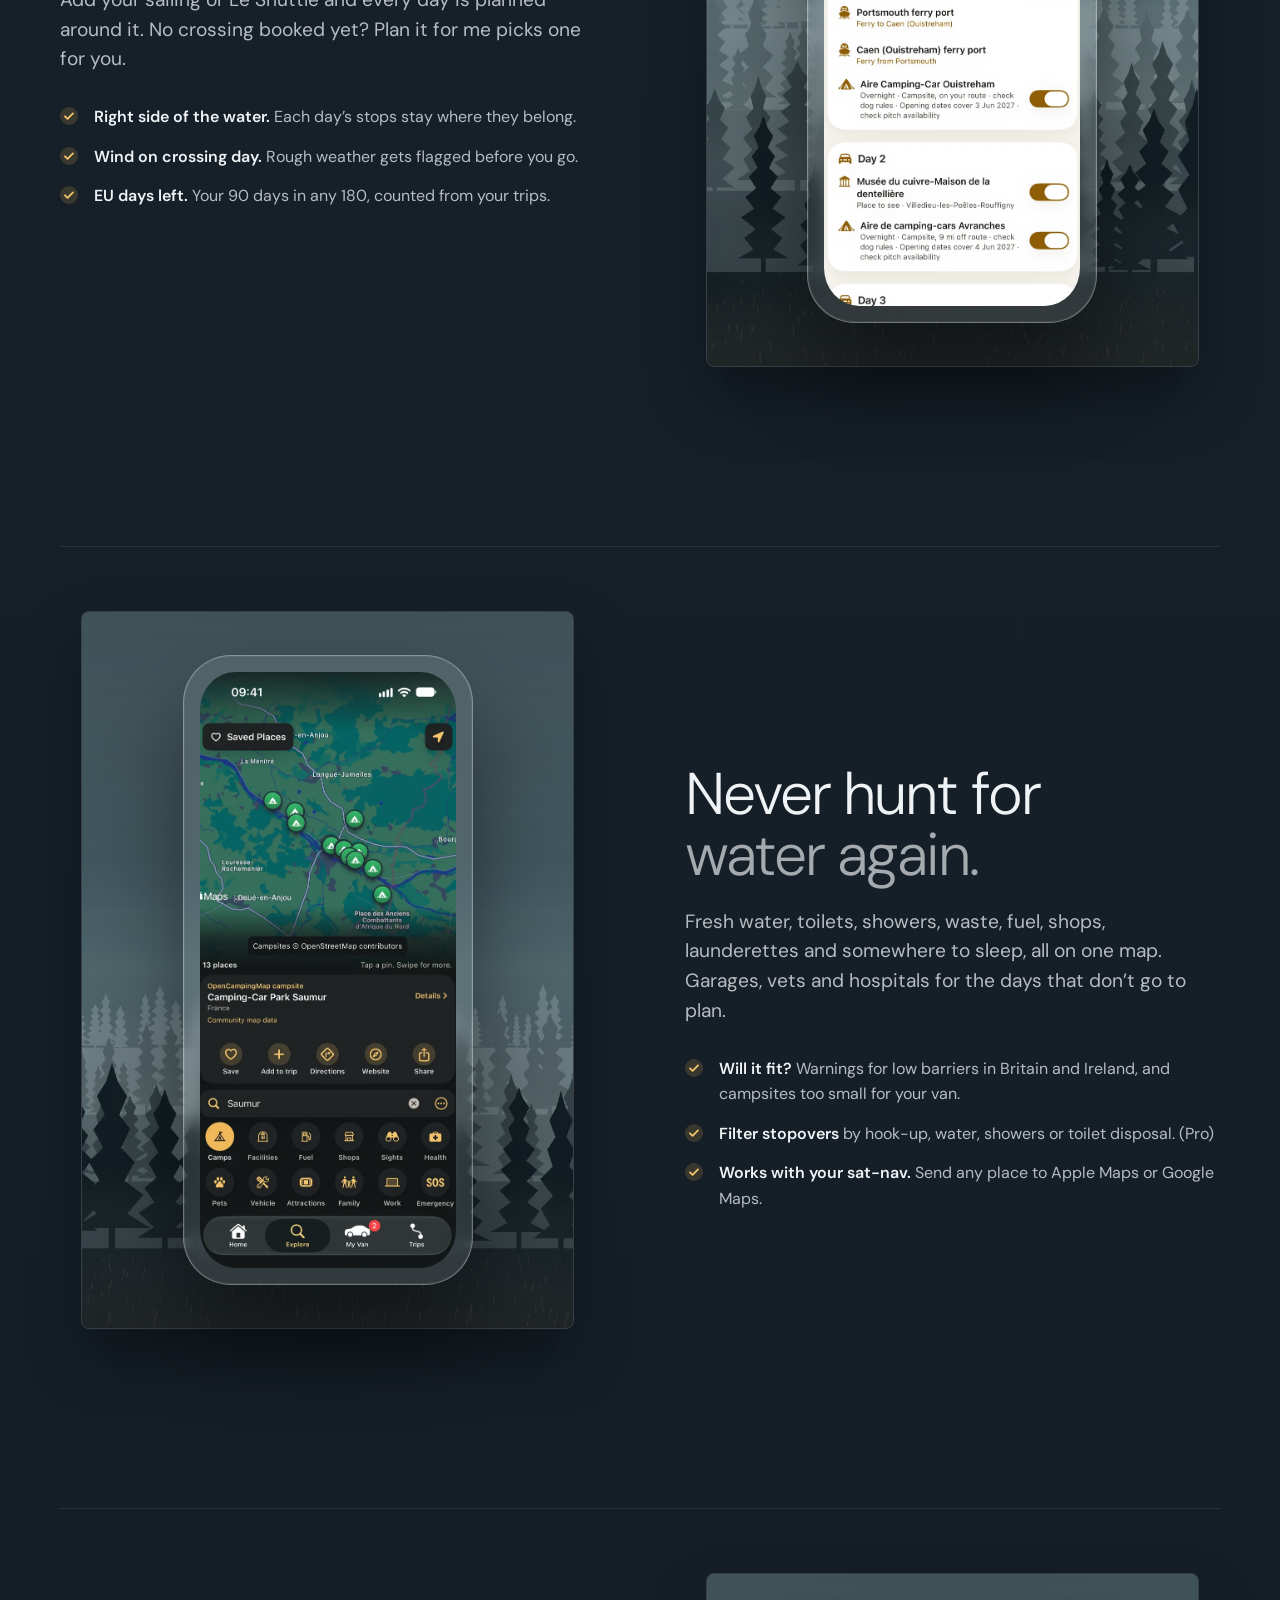
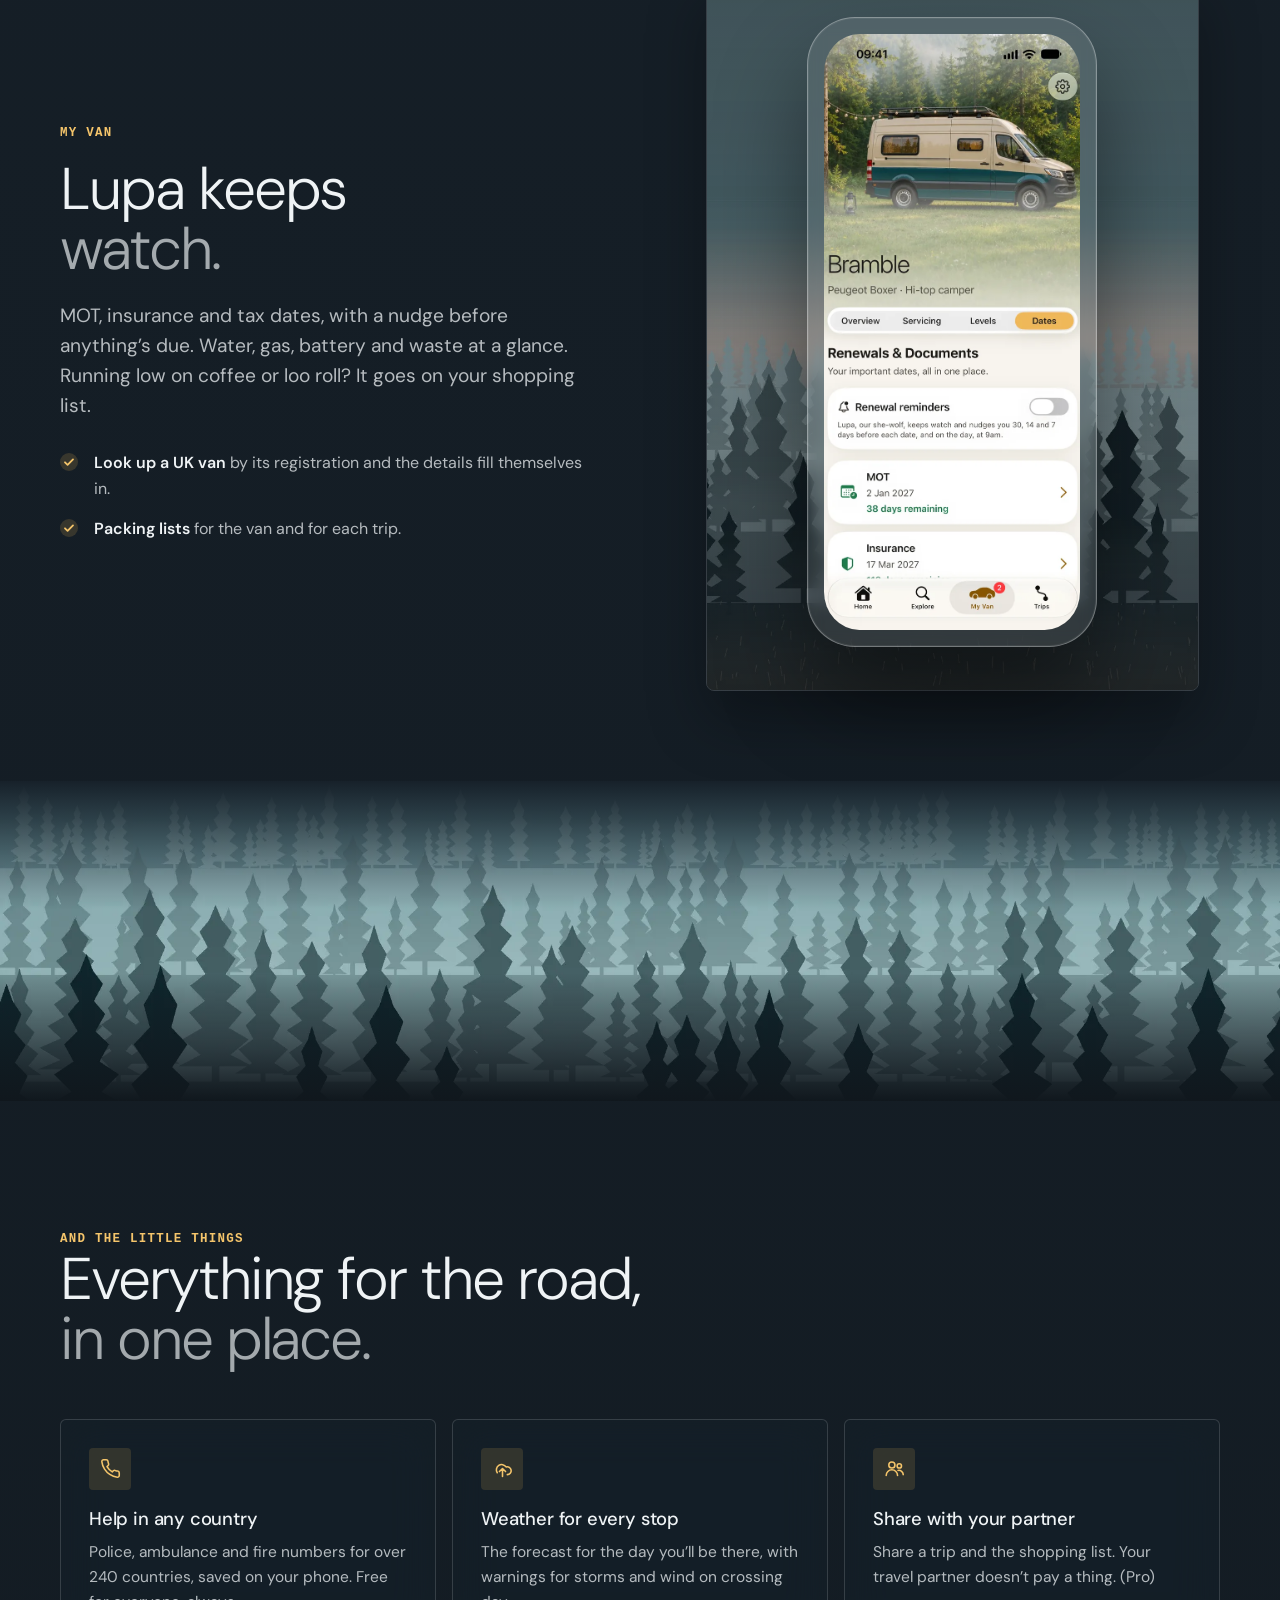
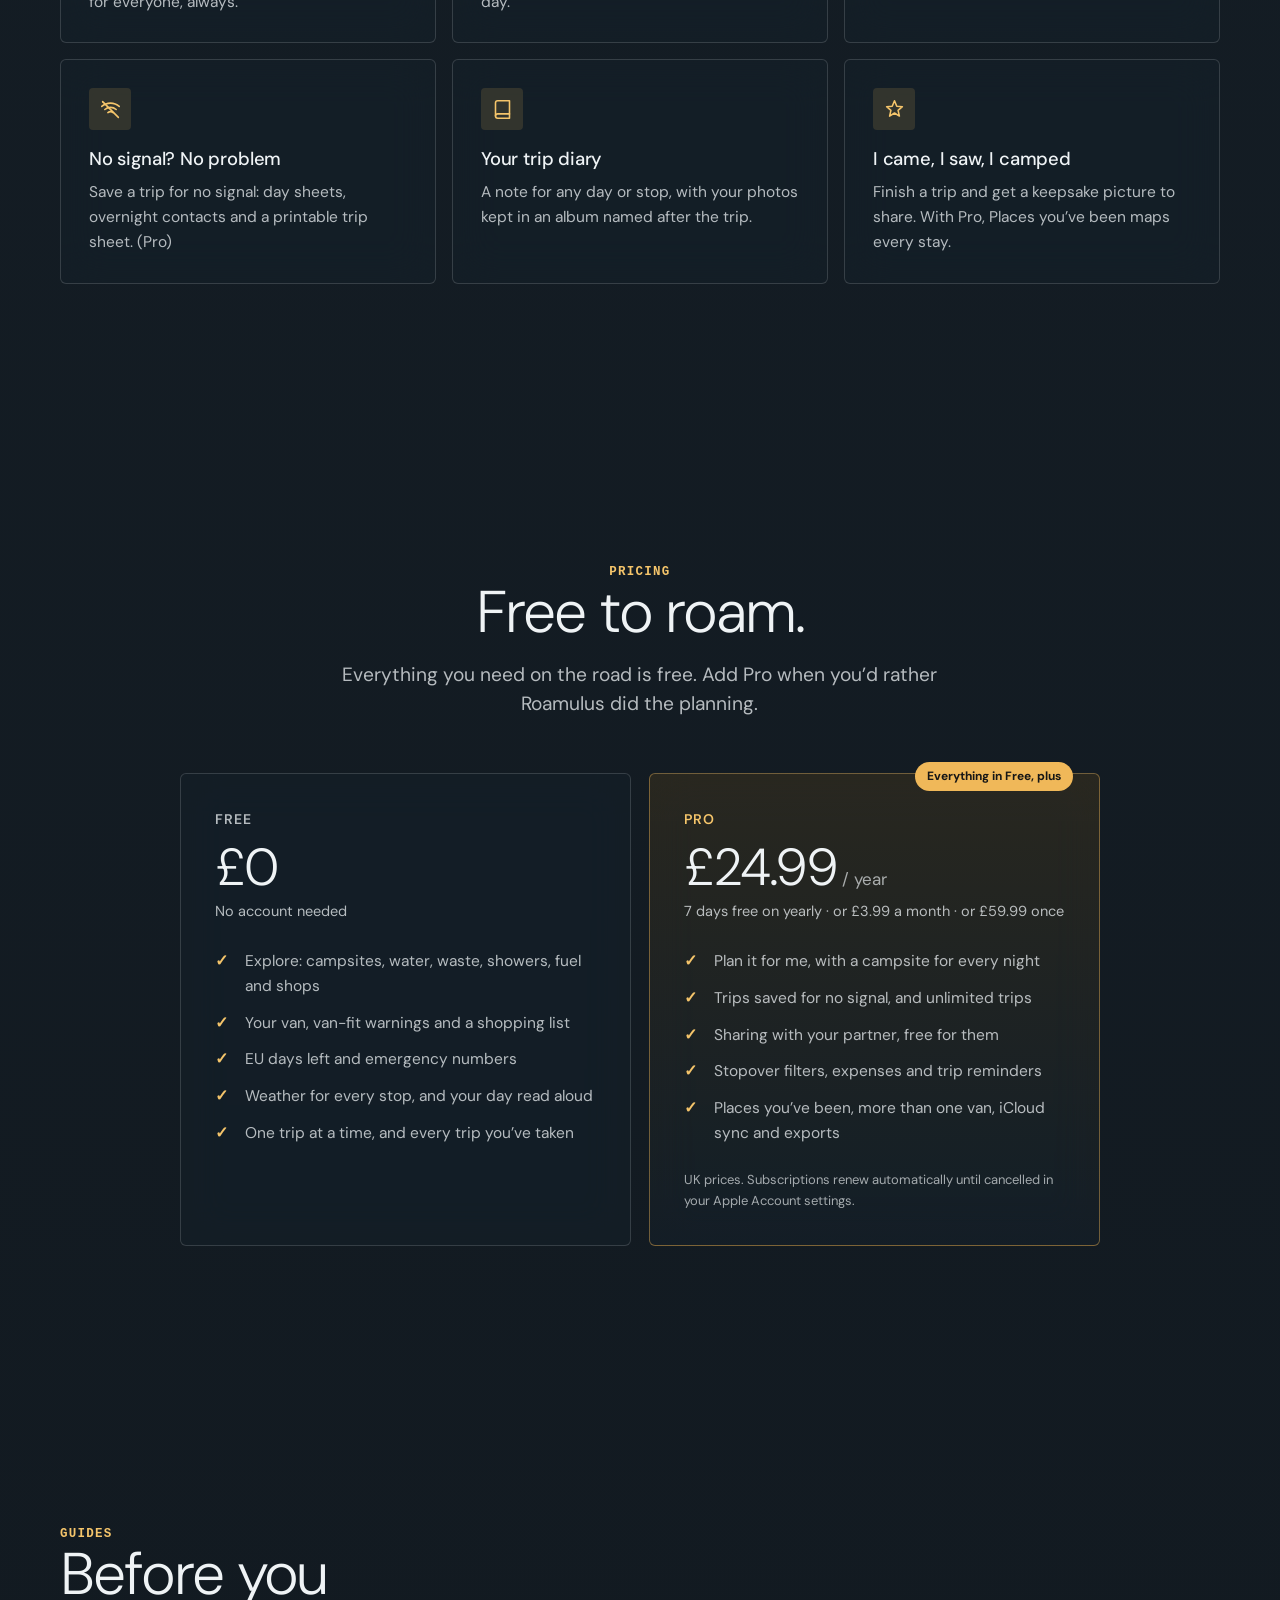
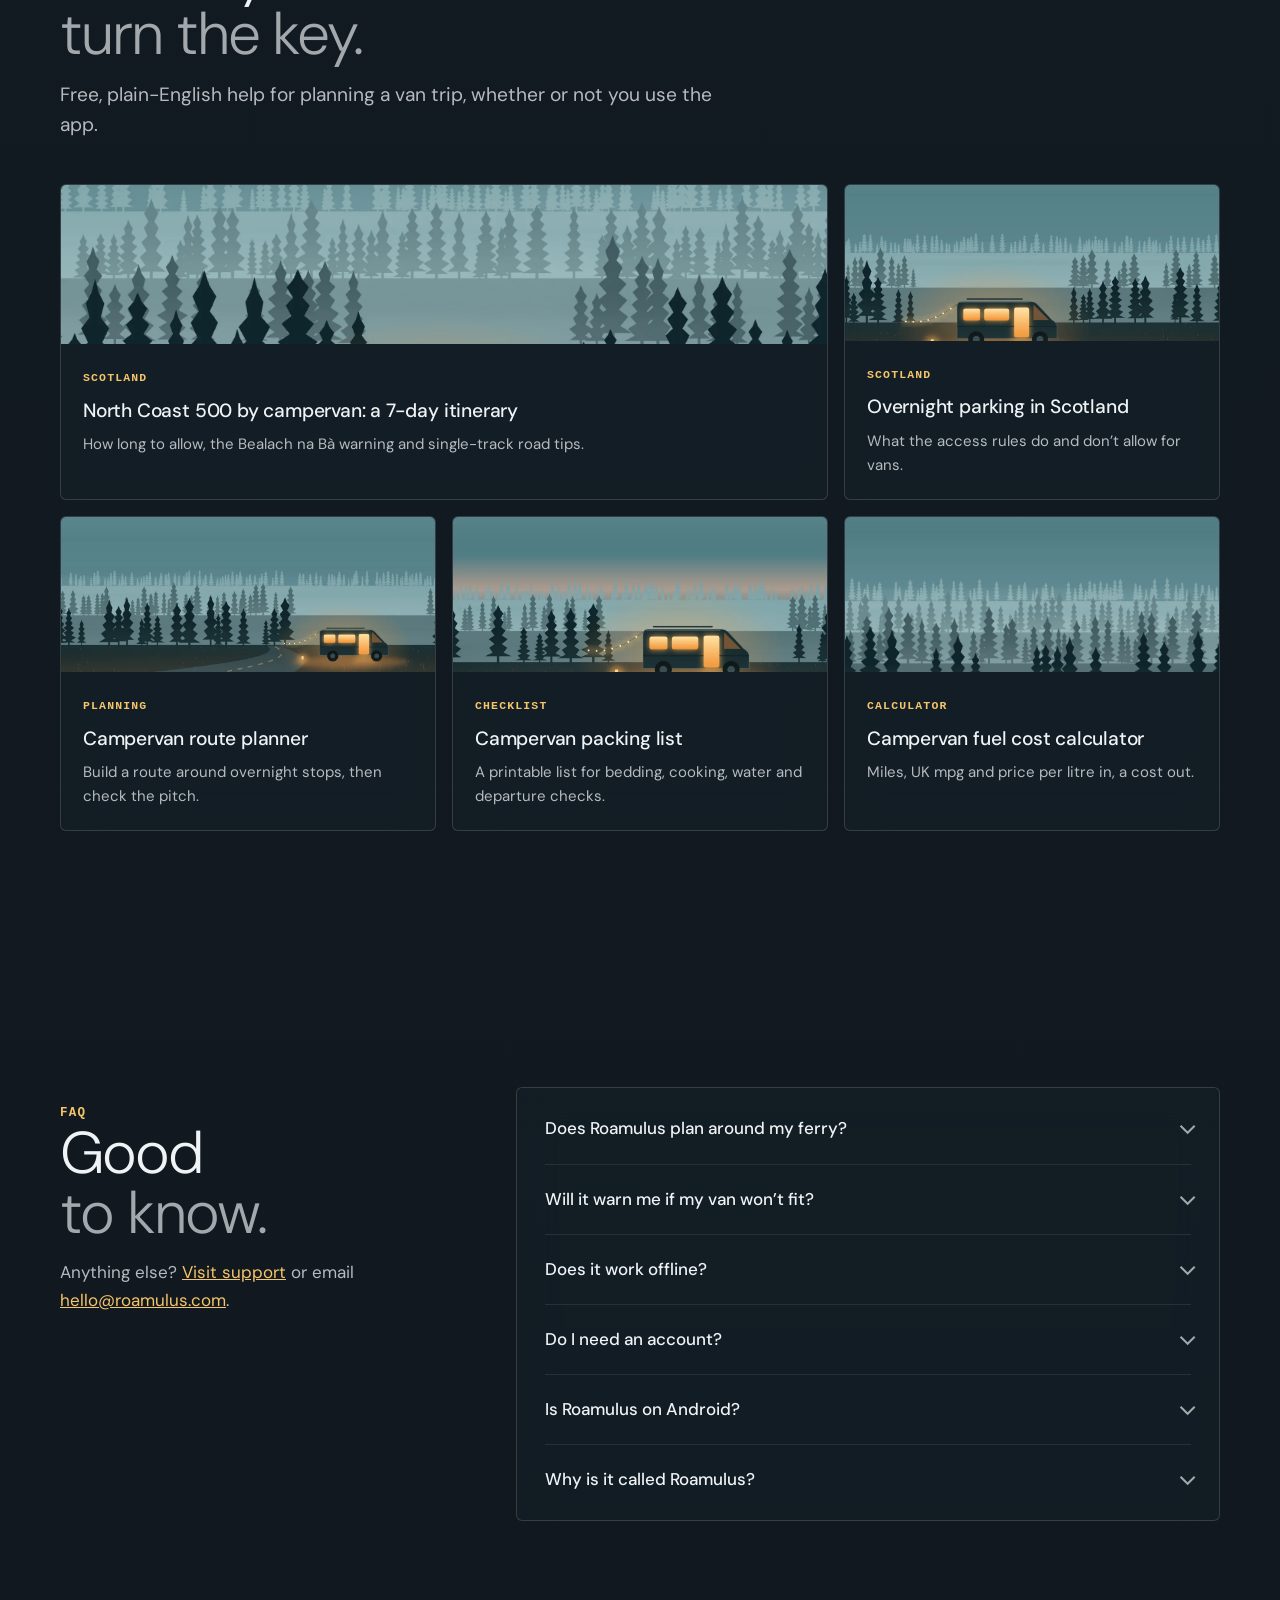
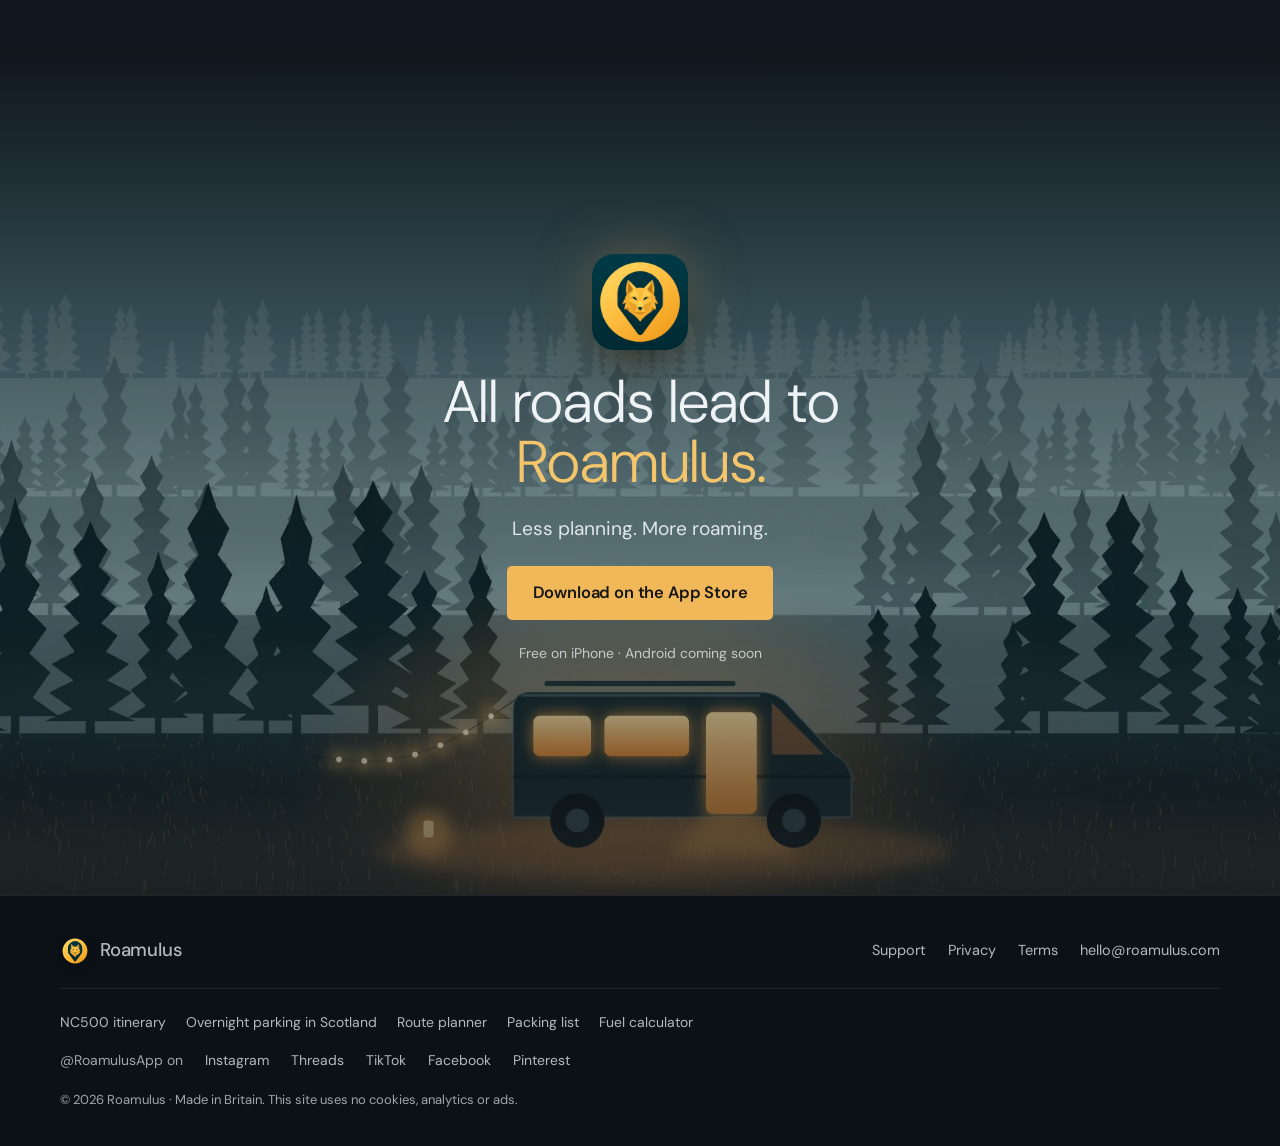
==== commit ebafd5cd: "Push into the phone display before the Lupa walkthrough" ====
--- a/index.html
+++ b/index.html
@@ -18,8 +18,8 @@
 <link rel="apple-touch-icon" href="/assets/apple-touch-icon.png">
 <link rel="preload" href="/assets/dm.woff2" as="font" type="font/woff2" crossorigin>
 <link rel="preload" href="/assets/scene/highland-road.webp" as="image">
-<link rel="stylesheet" href="/home.css?v=5">
-<script defer src="/home.js?v=5"></script>
+<link rel="stylesheet" href="/home.css?v=6">
+<script defer src="/home.js?v=6"></script>
 <script type="application/ld+json">{"@context":"https://schema.org","@type":"SoftwareApplication","name":"Roamulus: Van Trip Planner","url":"https://roamulus.com/","operatingSystem":"iOS 17 or later","applicationCategory":"TravelApplication","downloadUrl":"https://apps.apple.com/gb/app/id6836801511","offers":{"@type":"Offer","price":0,"priceCurrency":"GBP"},"sameAs":["https://www.instagram.com/roamulusapp/","https://www.threads.com/@roamulusapp","https://www.tiktok.com/@roamulusapp","https://www.facebook.com/RoamulusApp","https://www.pinterest.com/roamulusapp/"]}</script>
 </head>
 <body>
@@ -68,6 +68,7 @@
   </div>
 </section>
 
+<div class="app-sequence">
 <section id="features" class="app-intro" aria-labelledby="overview-title">
   <div class="wrap app-intro-grid">
     <div class="app-intro-copy">
@@ -81,8 +82,27 @@
       <figure class="iphone app-intro-home"><img src="/assets/app/v3-home.webp" alt="Roamulus Home on day 3 of a Normandy and Loire trip: tonight’s campsite, the drive time and the shopping list" width="660" height="1434" loading="lazy"></figure>
     </div>
   </div>
+  <div class="screen-flight" aria-hidden="true">
+    <img src="/assets/app/v3-home.webp" alt="" width="660" height="1434" loading="lazy">
+  </div>
 </section>
 </div>
+</div>
+
+<section class="feature walkthrough">
+  <div class="wrap feature-grid">
+    <div class="feature-copy">
+      <p class="eyebrow reveal">Just tell Lupa</p>
+      <h2 class="h2 reveal" style="--d:1">Say where.<br><span class="fade">She plans it.</span></h2>
+      <p class="lead reveal" style="--d:2">Say it or type it. Lupa picks out where you’re going, for how long, the ferry, your pace and who’s coming. She understands regions, postcodes, school holidays and tolls.</p>
+      <p class="quote glass reveal" style="--d:3">“Two weeks in Brittany with the dog, Portsmouth to Caen on the 3rd.”<small>Your voice never leaves your iPhone.</small></p>
+    </div>
+    <div class="feature-visual reveal" style="--d:1">
+      <div class="panel" aria-hidden="true"><img src="/assets/scene/panel-night.webp" alt="" loading="lazy"></div>
+      <figure class="iphone"><img src="/assets/app/v3-lupa.webp" alt="Lupa’s summary of a spoken request: Brittany, 14 days, Portsmouth to Caen ferry, up to 2 hours a day, with the dog" width="660" height="1434" loading="lazy"></figure>
+    </div>
+  </div>
+</section>
 
 <section class="strip wrap" aria-label="Highlights">
   <ul class="glass">
@@ -91,21 +111,6 @@
     <li><b>Water, waste and showers</b>Facilities on one map, filtered your way</li>
     <li><b>Your van, looked after</b>MOT, insurance and tax reminders</li>
   </ul>
-</section>
-
-<section class="feature">
-  <div class="wrap feature-grid">
-    <div class="feature-copy">
-      <p class="eyebrow reveal">Just tell Lupa</p>
-      <h2 class="h2 reveal" style="--d:1">Say where.<br><span class="fade">She plans it.</span></h2>
-      <p class="lead reveal" style="--d:2">Say it or type it. Lupa picks out where you’re going, for how long, the ferry, your pace and who’s coming. She understands regions, postcodes, school holidays and tolls.</p>
-      <p class="quote glass reveal" style="--d:3">“Two weeks in Brittany with the dog, Portsmouth to Caen on the 3rd.”<small>Your voice never leaves your iPhone.</small></p>
-    </div>
-    <div class="feature-visual reveal" style="--d:1">
-      <div class="panel" aria-hidden="true"><img src="/assets/scene/panel-night.webp" alt="" loading="lazy"></div>
-      <figure class="iphone"><img src="/assets/app/v3-lupa.webp" alt="Lupa’s summary of a spoken request: Brittany, 14 days, Portsmouth to Caen ferry, up to 2 hours a day, with the dog" width="660" height="1434" loading="lazy"></figure>
-    </div>
-  </div>
 </section>
 
 <section class="feature flip">
--- a/home.css
+++ b/home.css
@@ -393,7 +393,6 @@
 }
 .app-intro-map { --phone-size: 215px; --phone-x: 37%; --phone-turn: 12deg; z-index: 1; }
 .app-intro-home { --phone-size: 235px; --phone-x: -32%; --phone-turn: -9deg; z-index: 2; }
-.opening + .strip { margin-top: clamp(24px, 5vw, 56px); }
 
 .is-journey .app-intro {
   background:
@@ -427,3 +426,42 @@
   .is-journey .app-intro-grid { padding-top: 20px; }
   .is-journey .app-intro-visual { grid-row: 1; }
 }
+
+.screen-flight { display: none; }
+.is-journey .app-sequence::after { content: ""; display: block; height: clamp(380px, 72svh, 730px); }
+.is-journey .app-intro { position: sticky; top: var(--intro-pin, 0px); }
+.is-journey .app-intro-grid { min-height: 100svh; }
+.is-journey .screen-flight {
+  display: block;
+  position: absolute;
+  z-index: 3;
+  inset: 0;
+  overflow: hidden;
+  pointer-events: none;
+  opacity: var(--dive-visible, 0);
+}
+.screen-flight::before, .screen-flight::after {
+  content: '';
+  position: absolute;
+  inset: 0;
+  background: var(--bg);
+}
+.screen-flight::before { opacity: calc(var(--dive-shade, 0) * .84); }
+.screen-flight::after { opacity: var(--dive-exit, 0); }
+.screen-flight img {
+  position: absolute;
+  left: var(--screen-x, 50%);
+  top: var(--screen-y, 50%);
+  width: var(--screen-width, 0px);
+  border-radius: 13.8% / 6.4%;
+  transform: translate(-50%, -50%) rotate(var(--screen-angle, 0deg)) scale(var(--screen-scale, 1));
+}
+.app-intro:has(:focus-visible) .screen-flight { visibility: hidden; }
+.walkthrough { background: linear-gradient(var(--bg), transparent 78%); }
+.walkthrough + .strip { margin-top: 0; }
+
+@media (prefers-reduced-motion: reduce) {
+  .is-journey .app-sequence::after { display: none; }
+  .is-journey .app-intro { position: relative; top: auto; }
+  .is-journey .screen-flight { display: none; }
+}
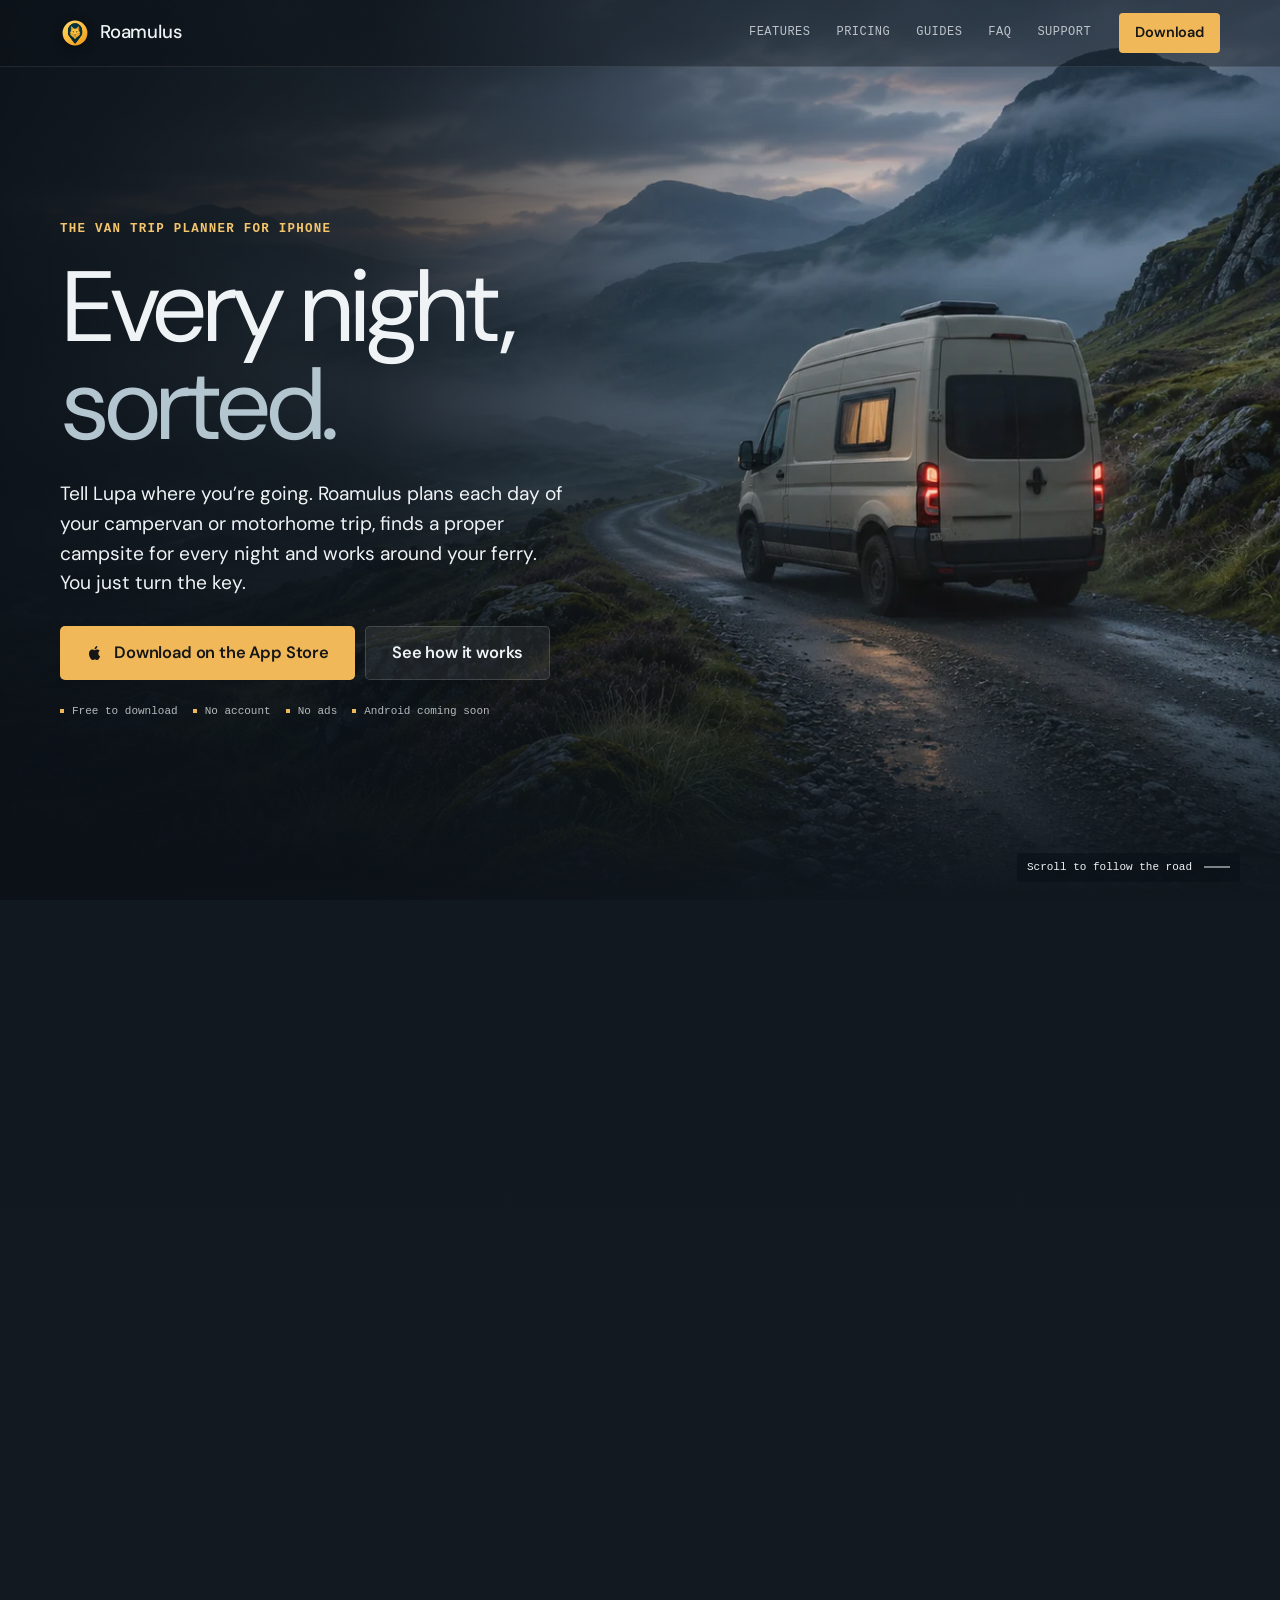
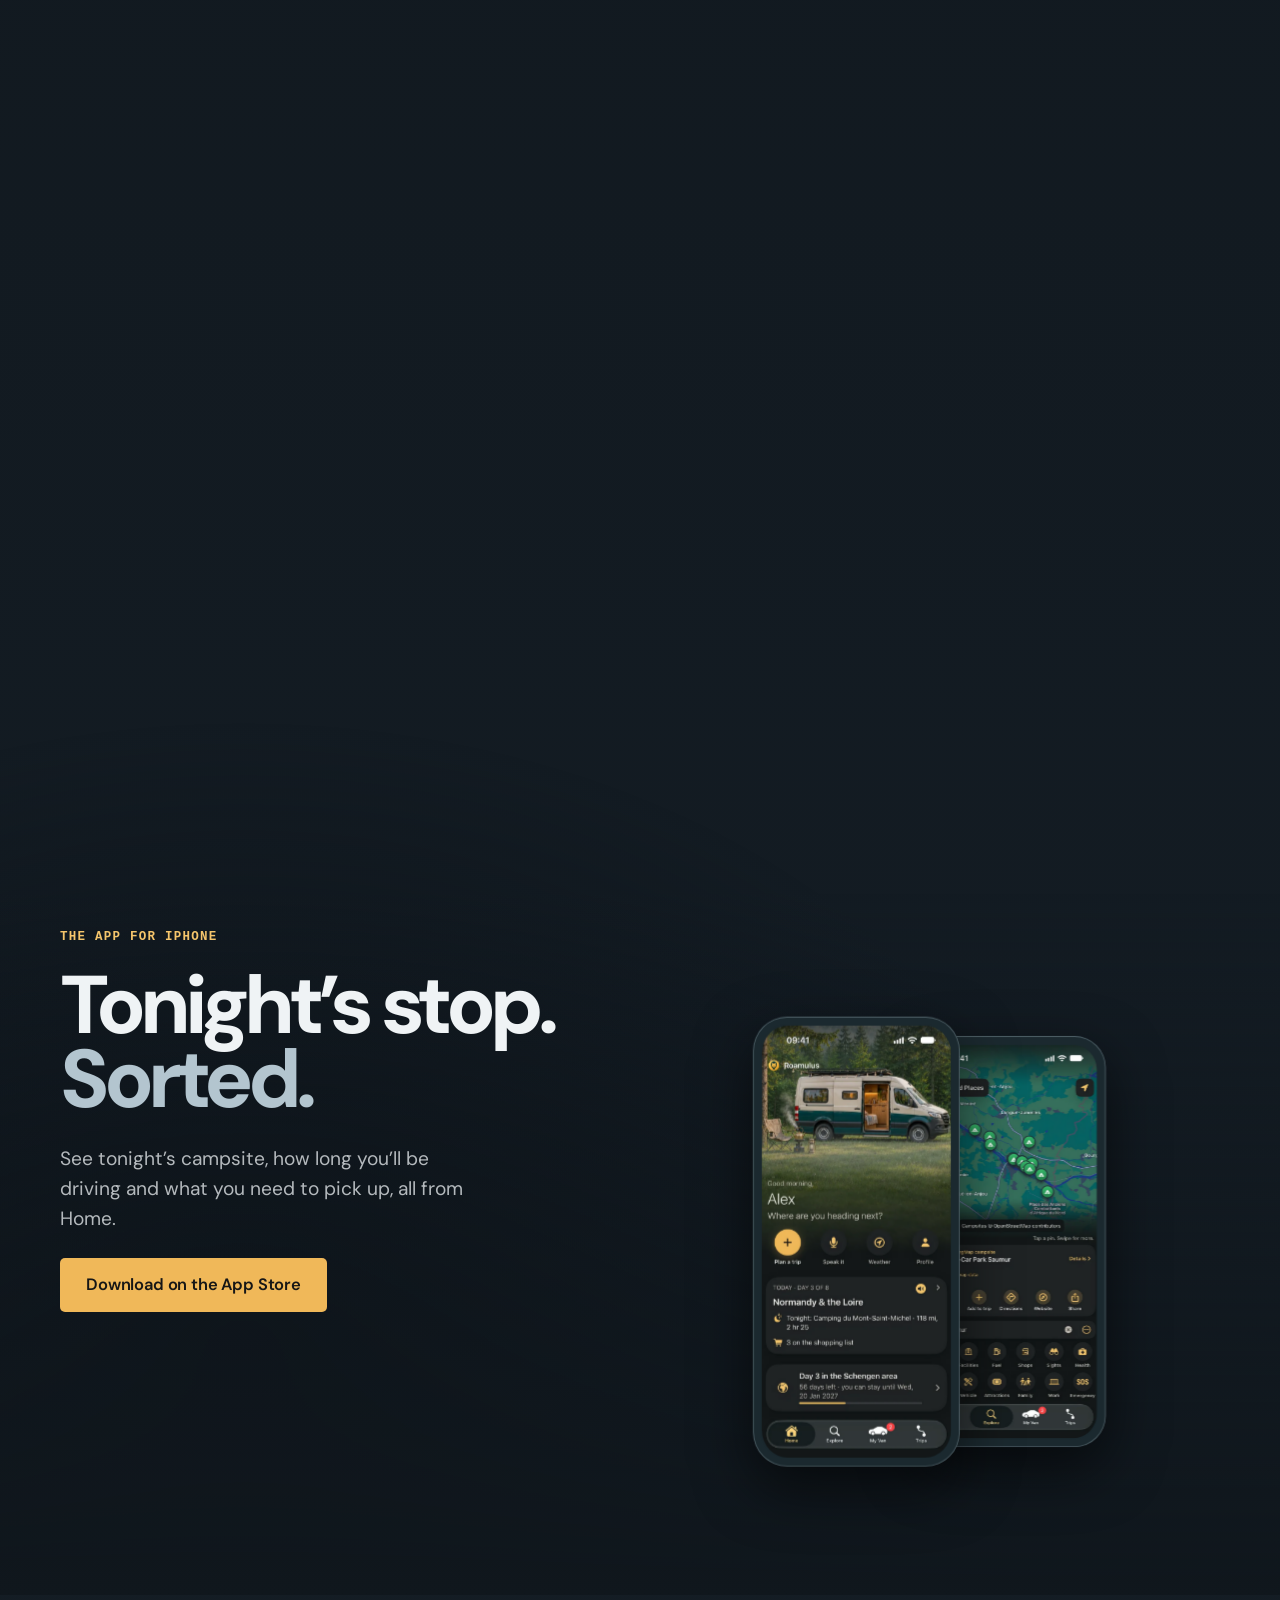
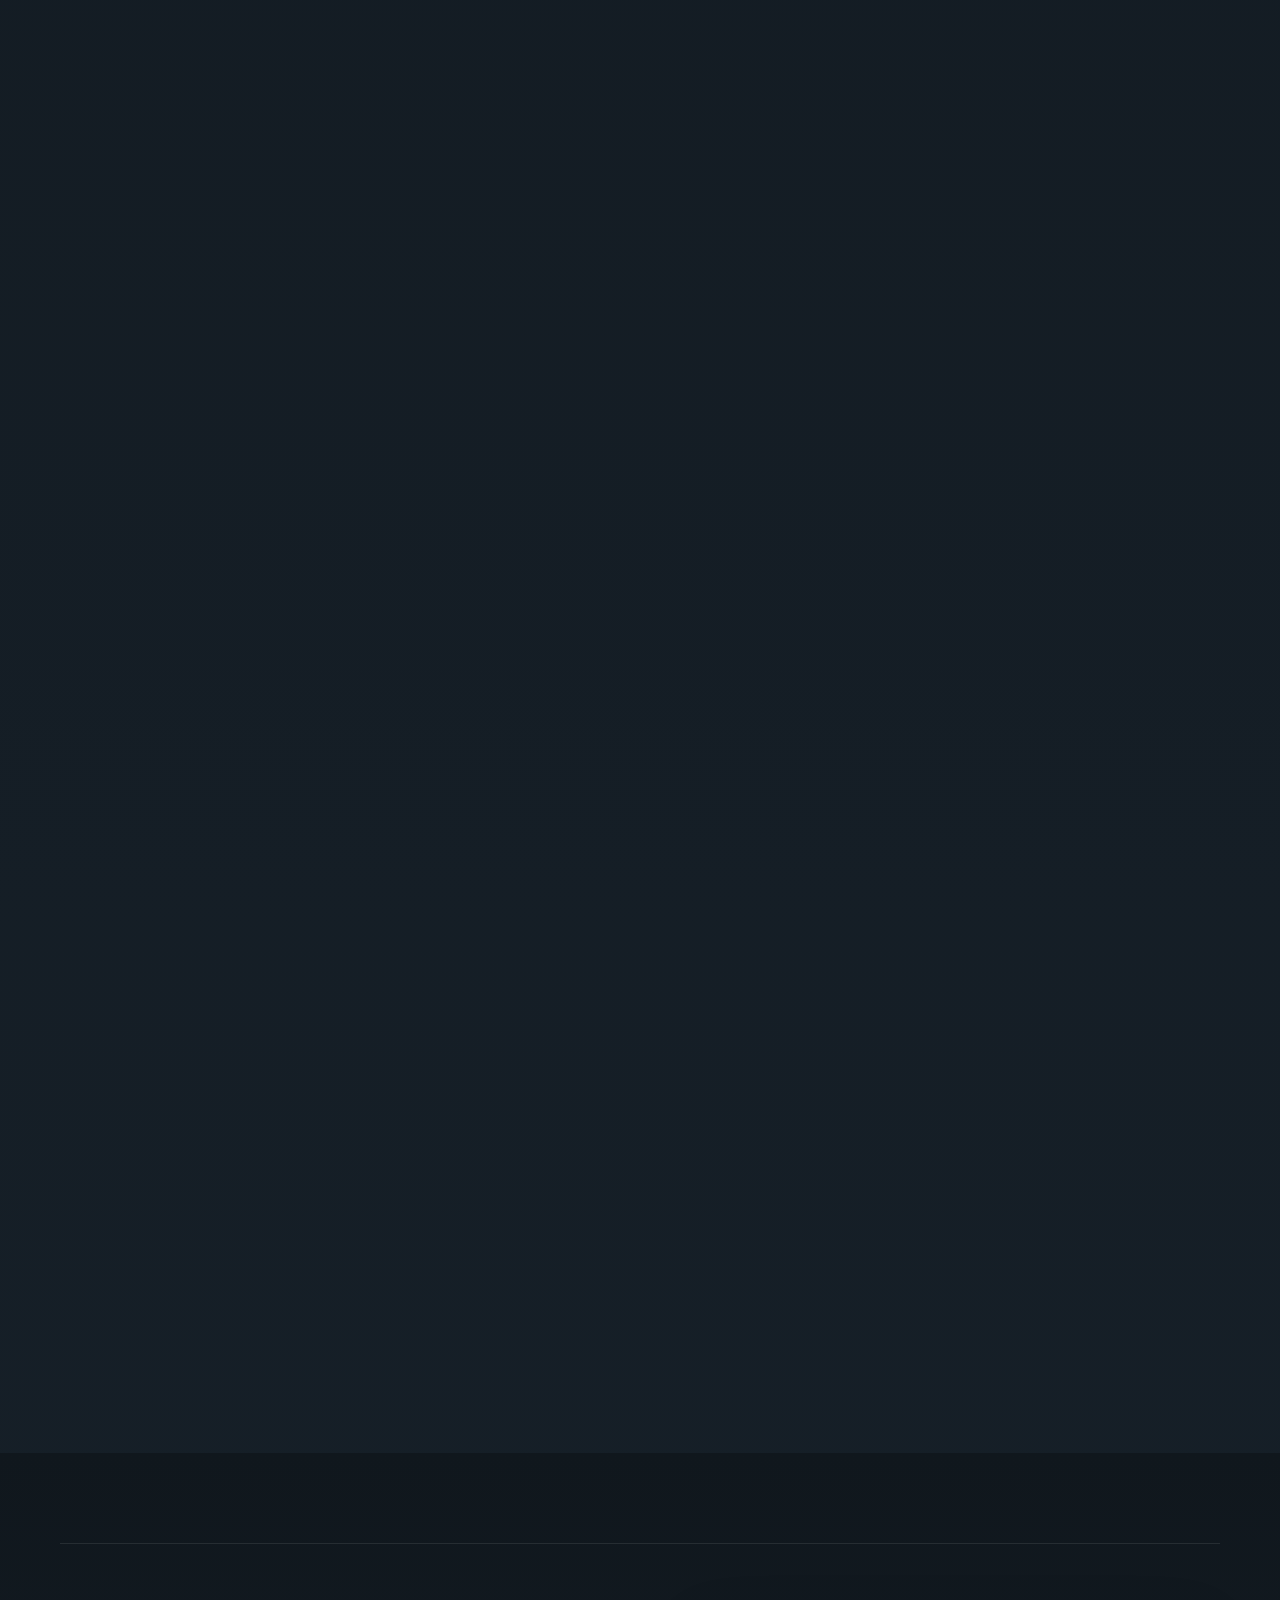
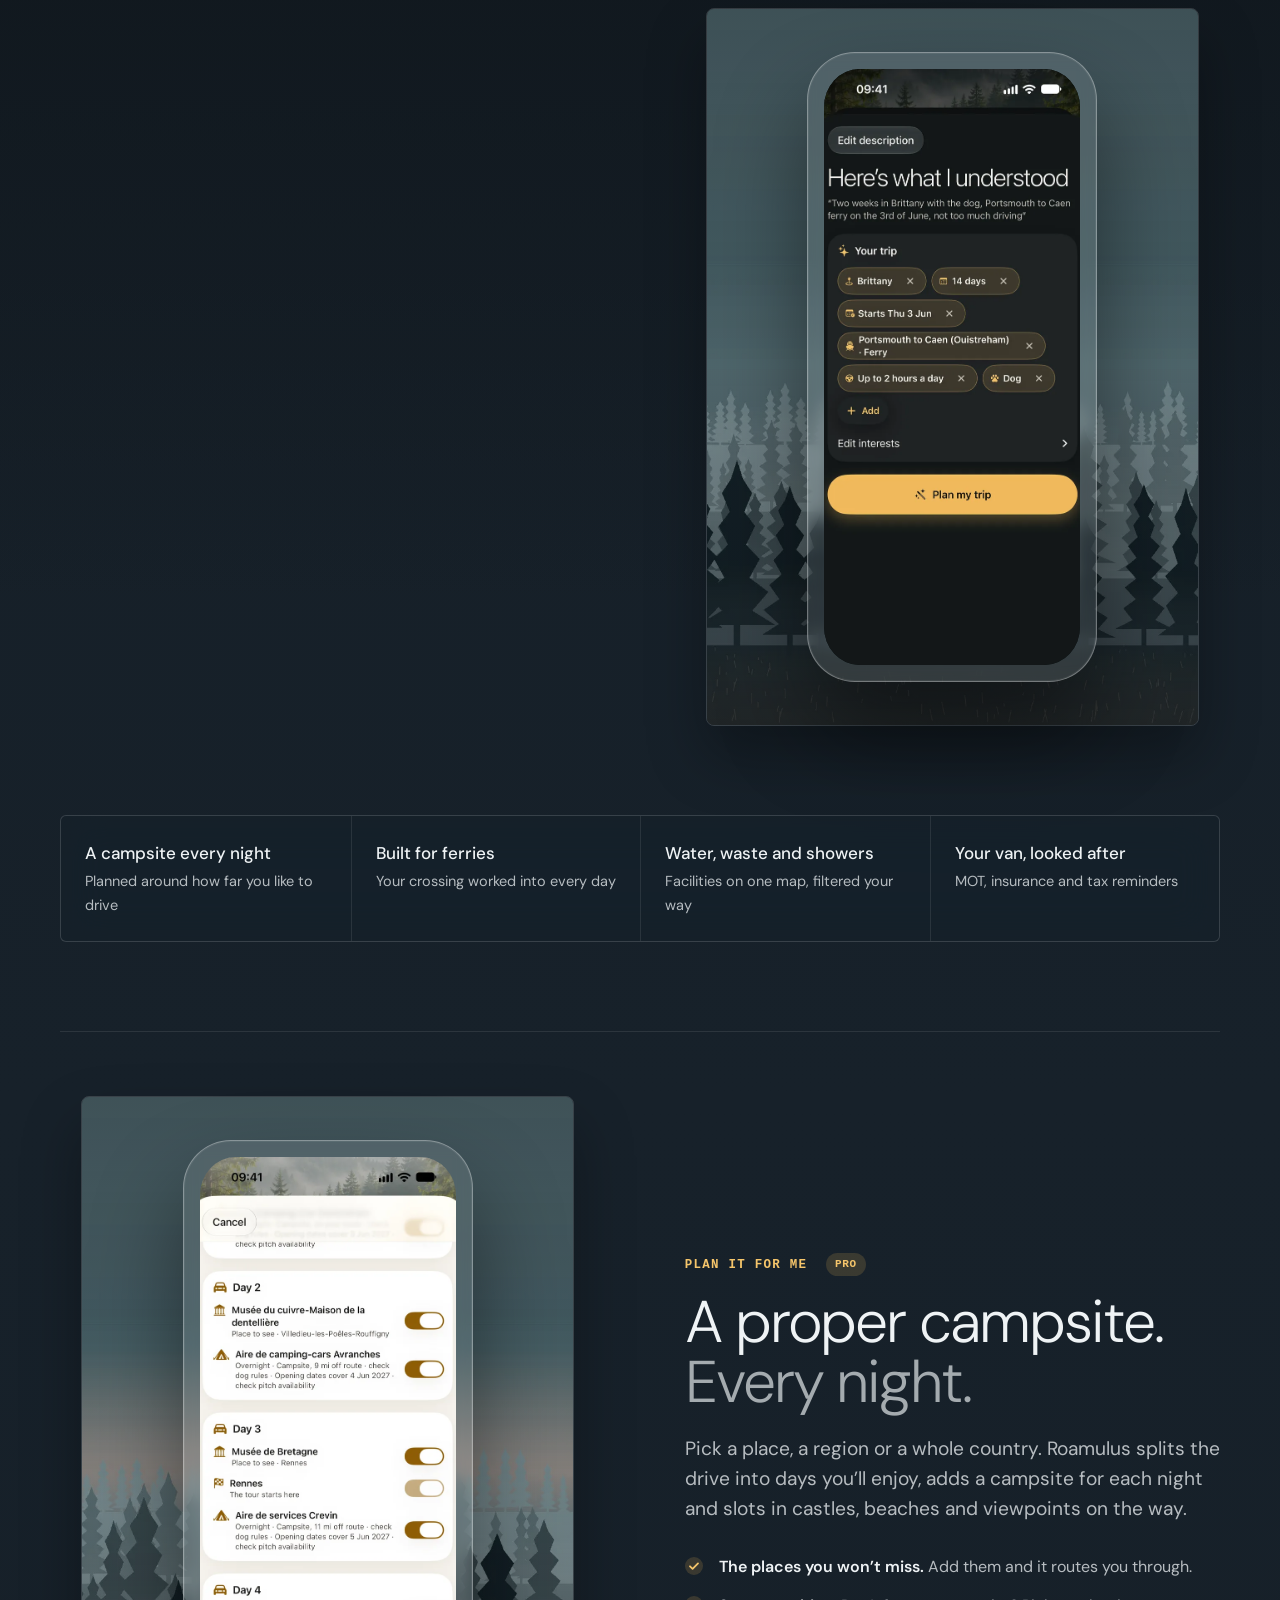
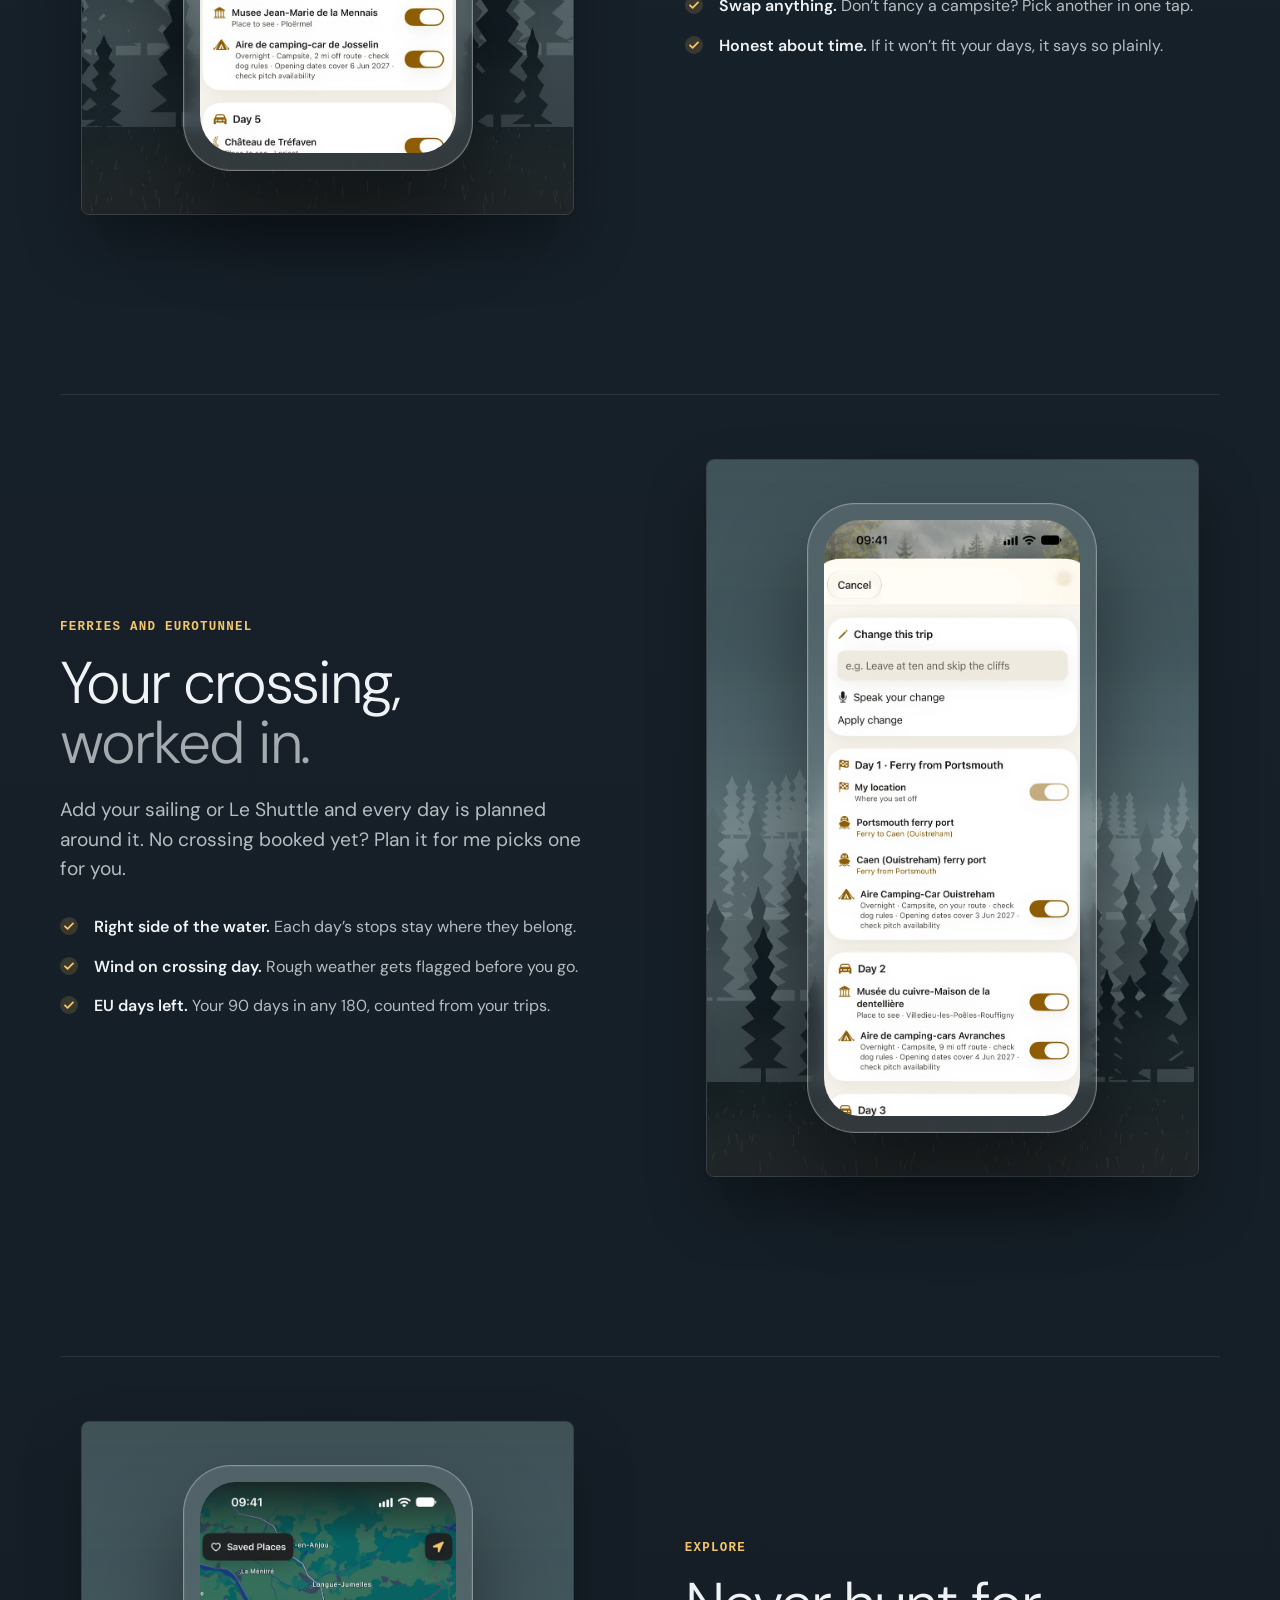
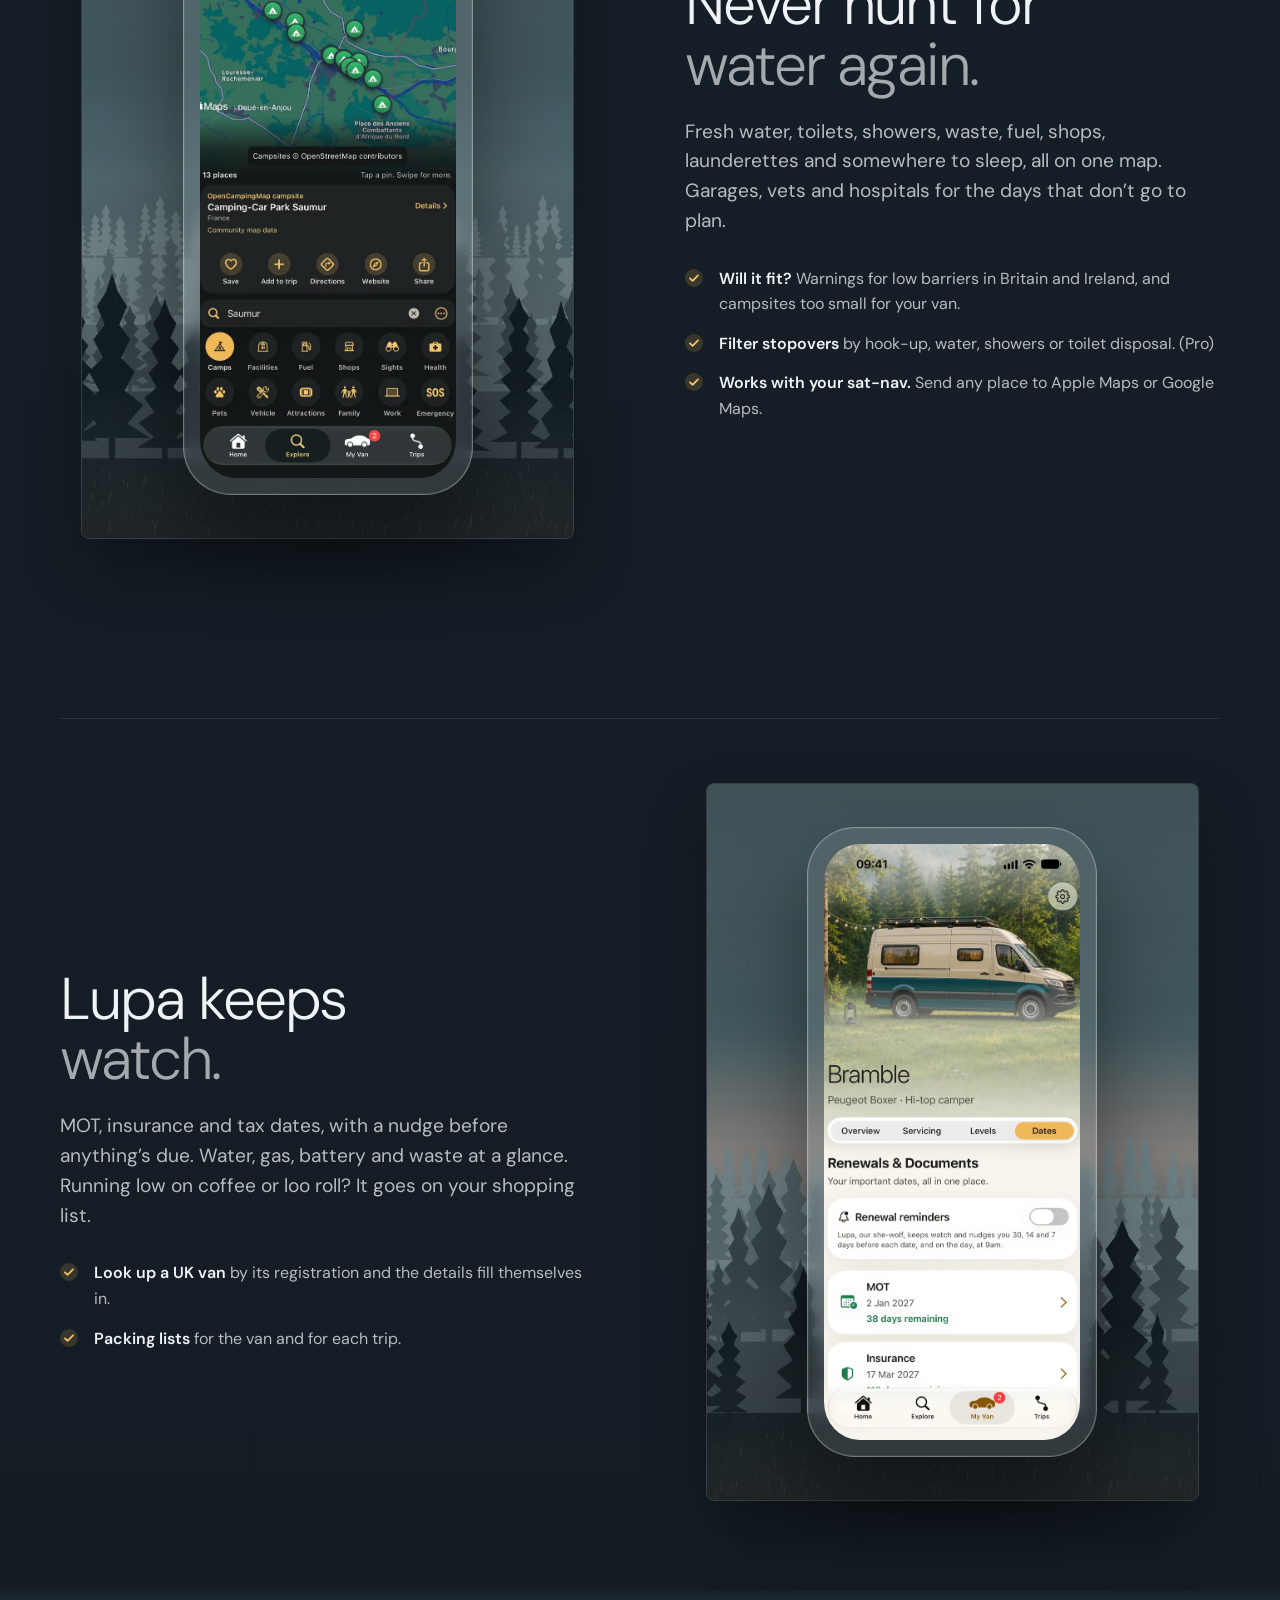
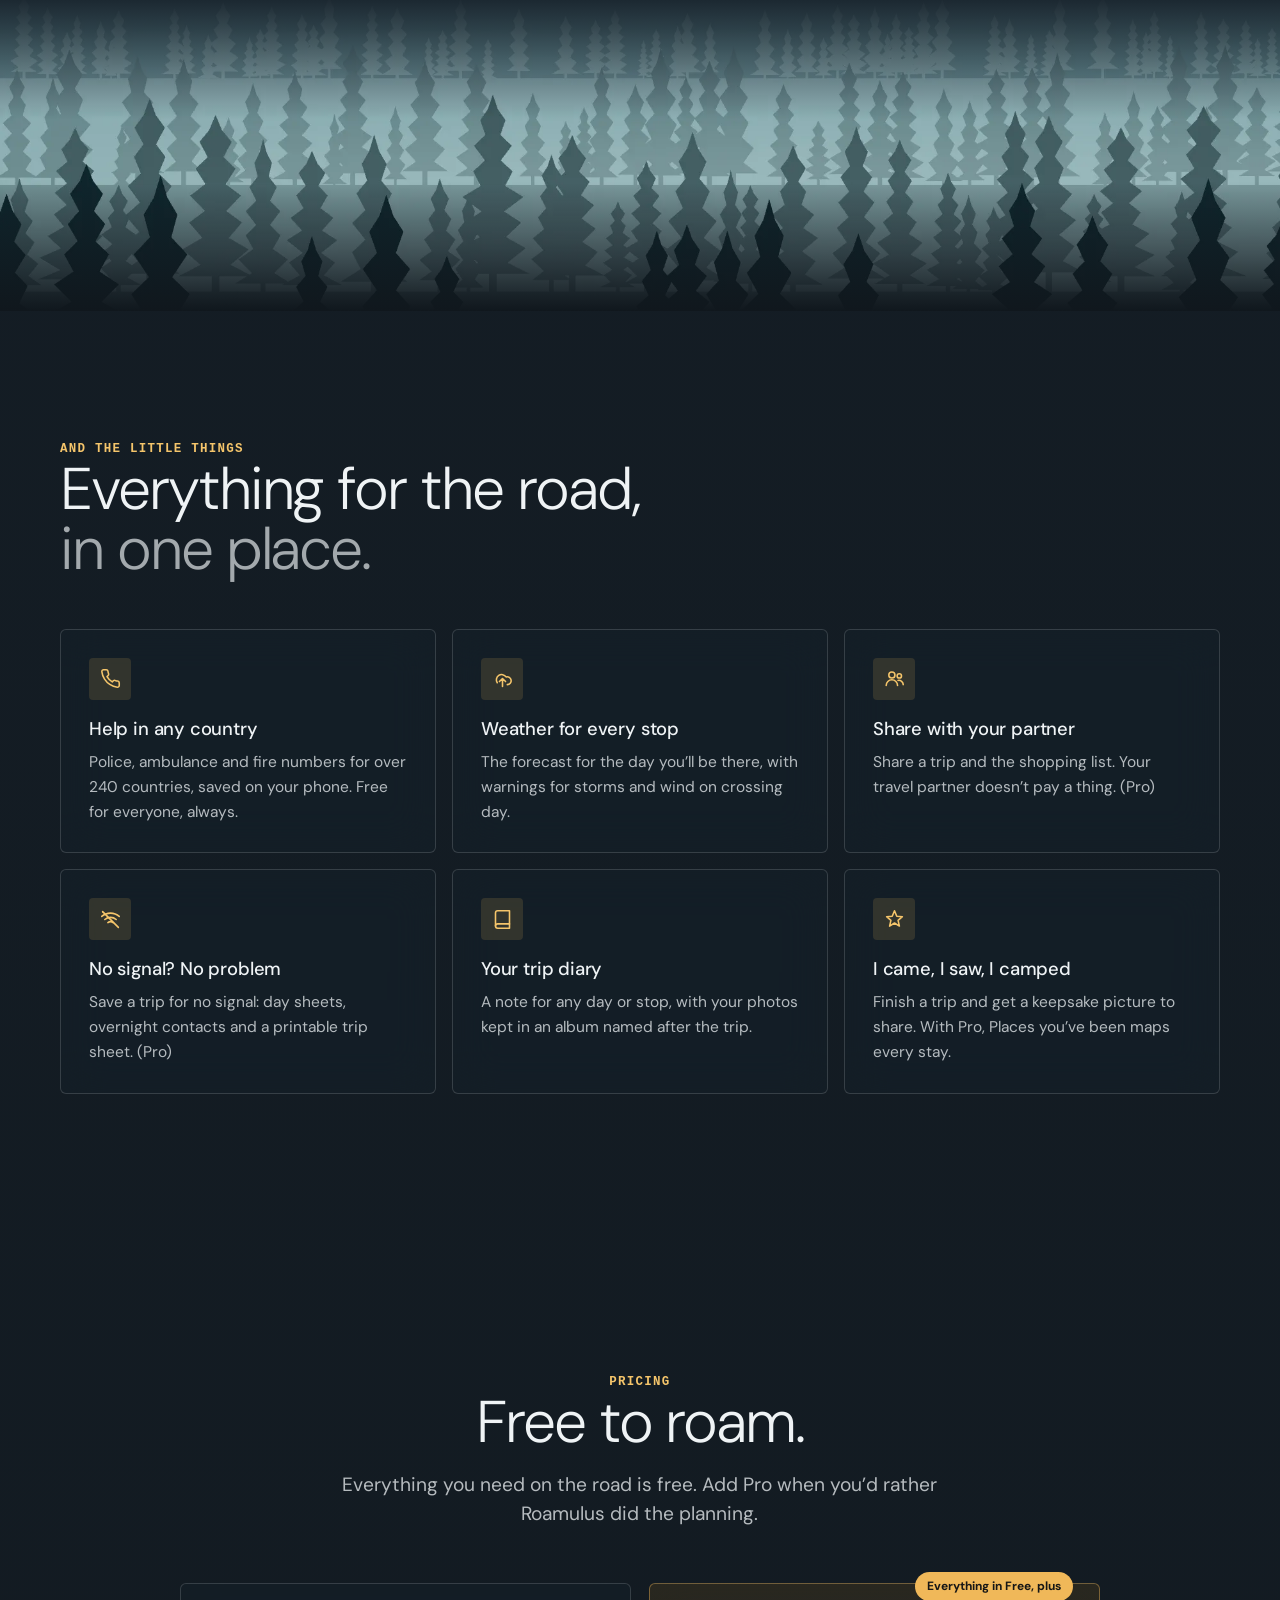
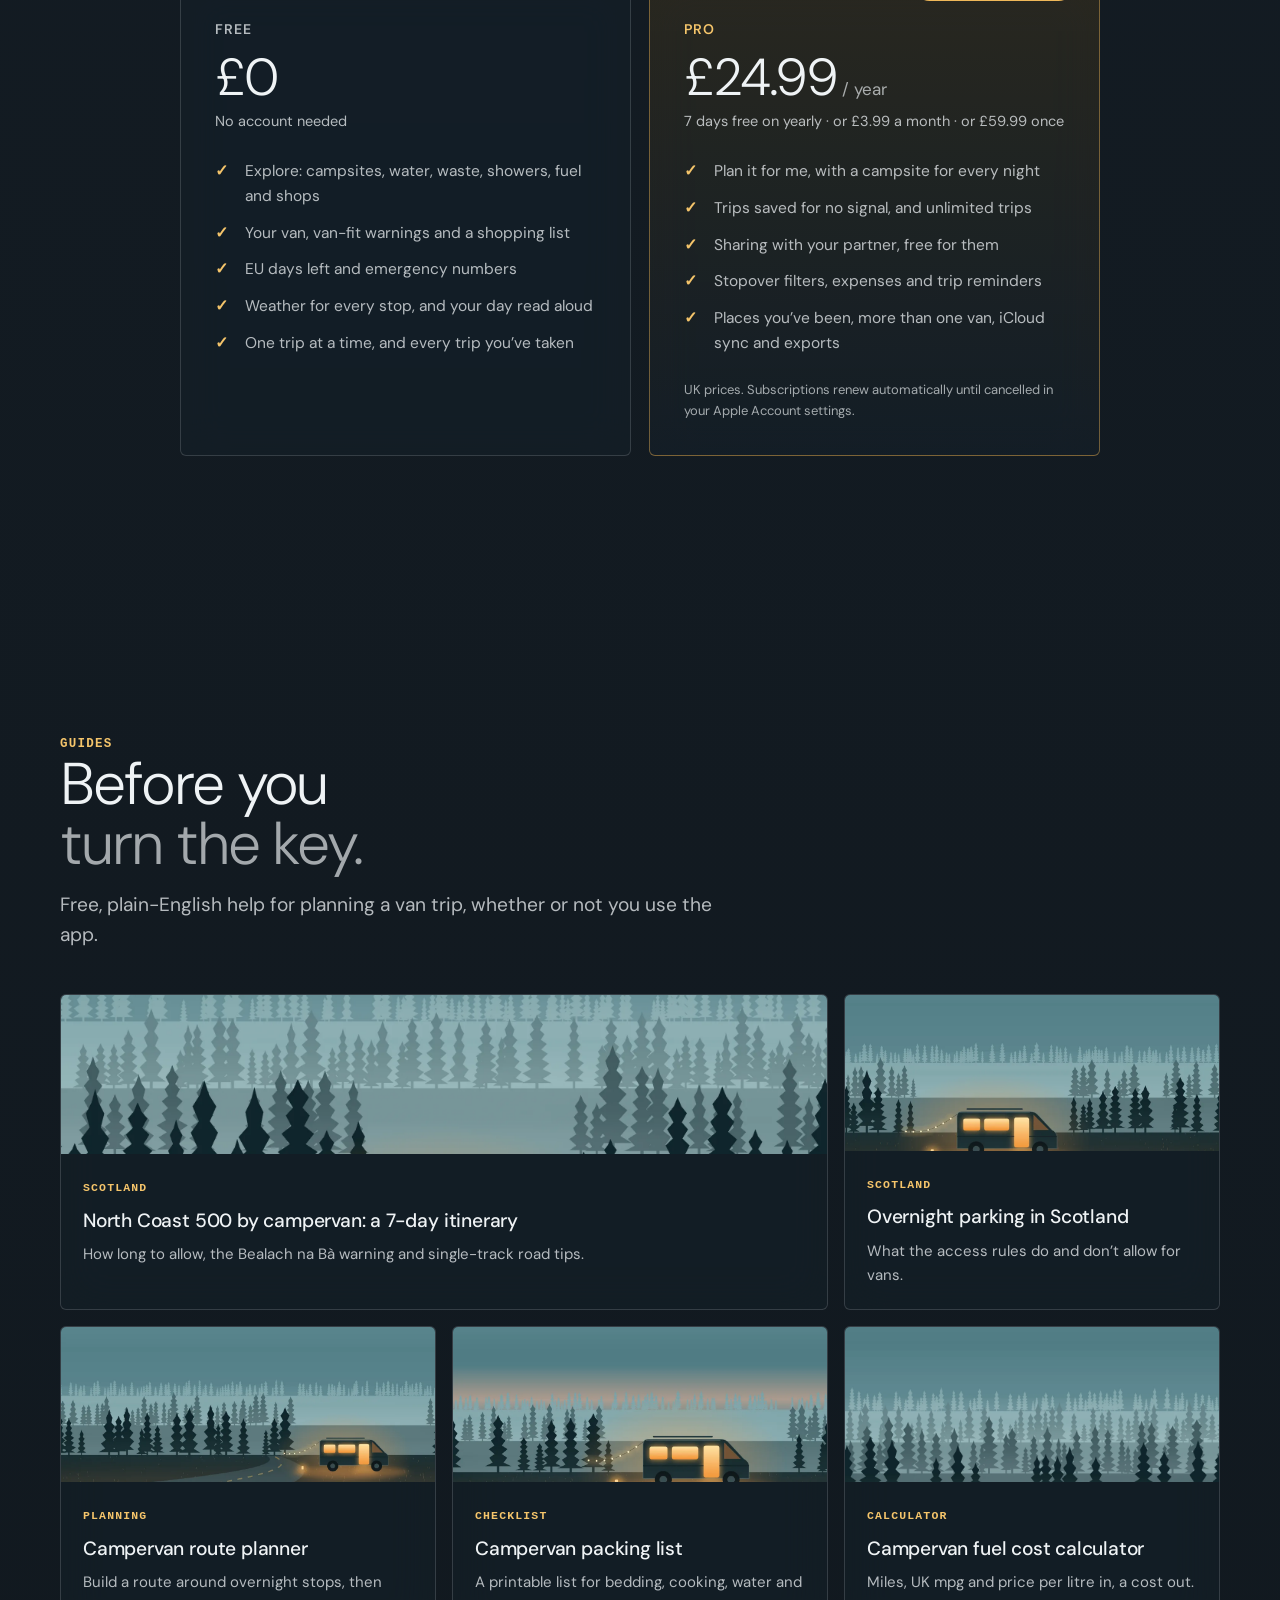
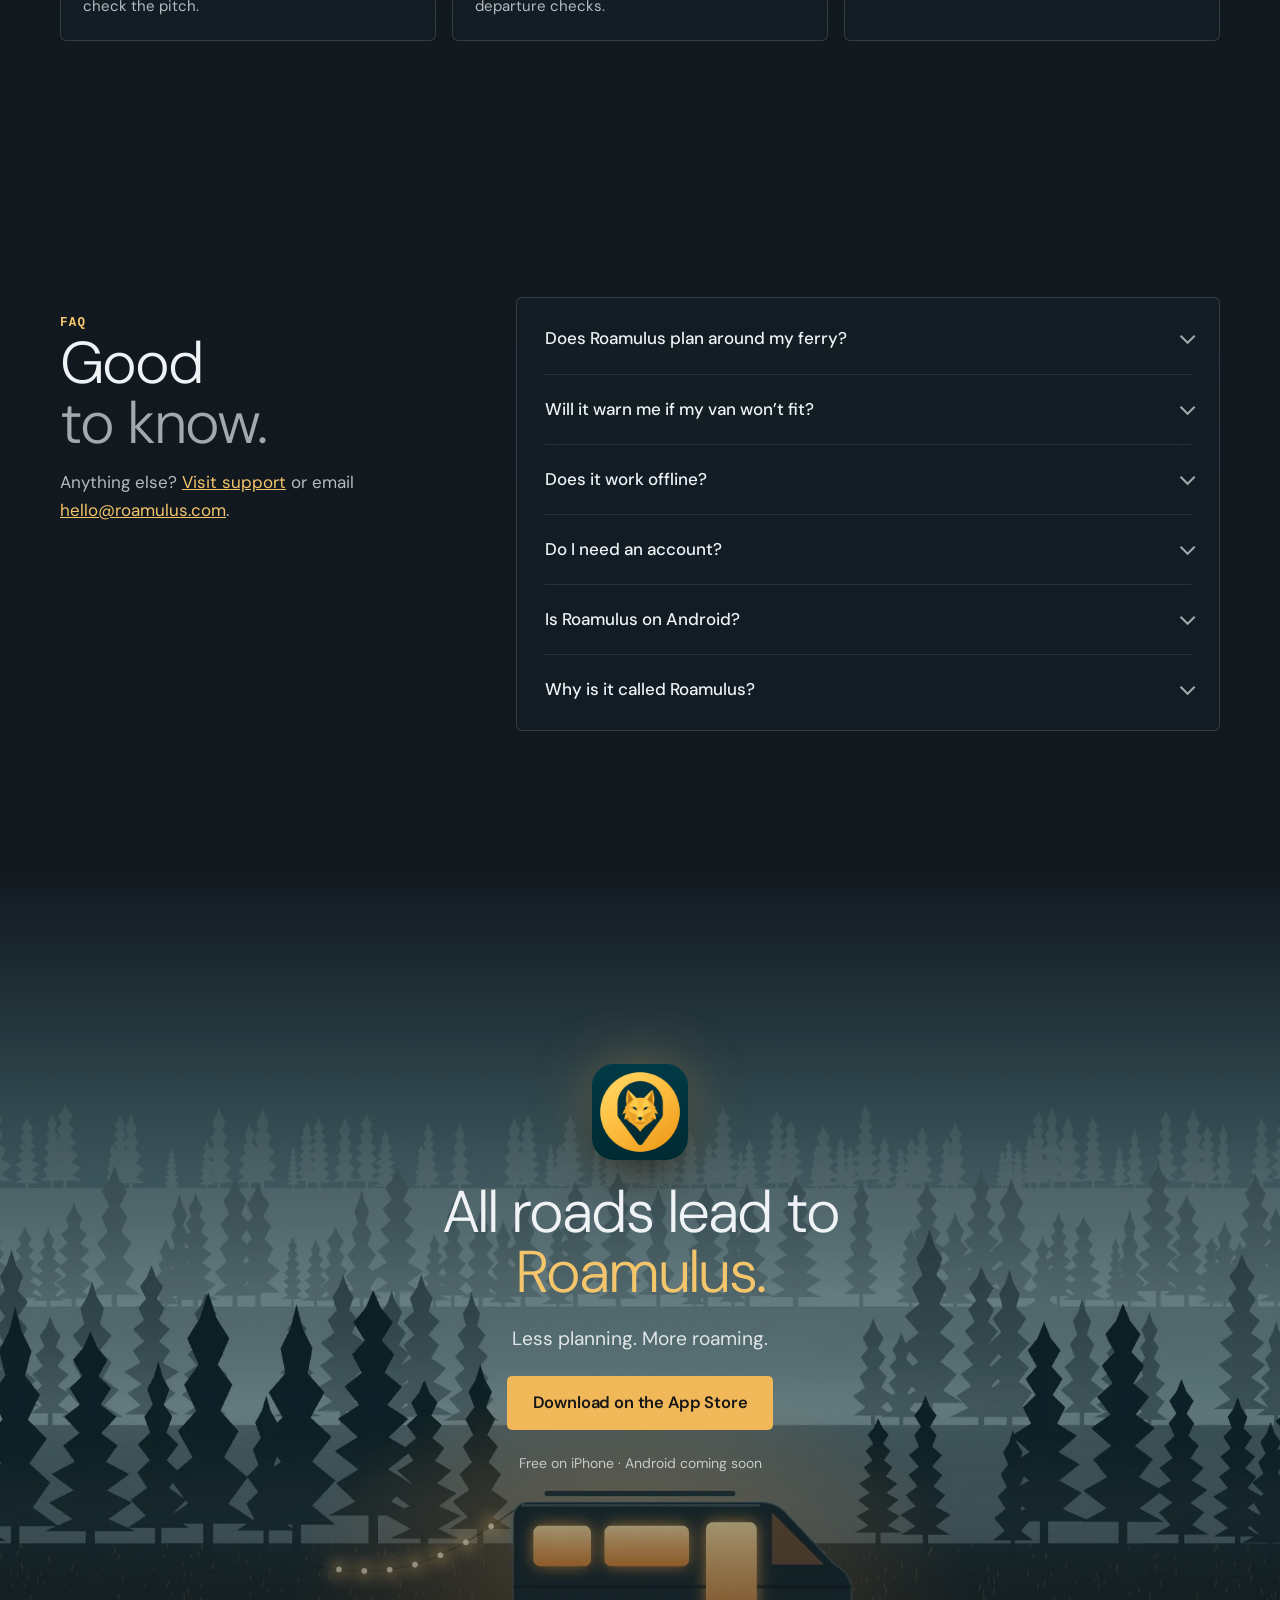
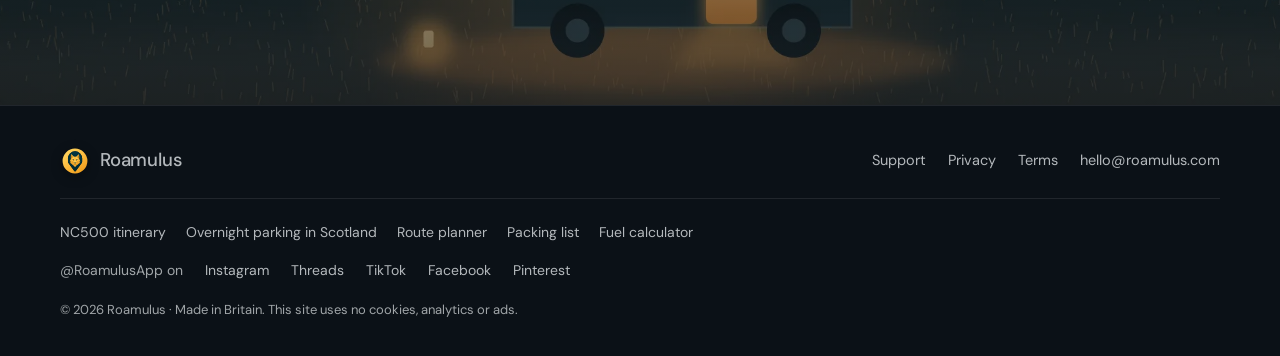
==== commit aa2caffa: "Animate Speak it and reveal Lupa’s trip plan on scroll" ====
--- a/index.html
+++ b/index.html
@@ -18,8 +18,8 @@
 <link rel="apple-touch-icon" href="/assets/apple-touch-icon.png">
 <link rel="preload" href="/assets/dm.woff2" as="font" type="font/woff2" crossorigin>
 <link rel="preload" href="/assets/scene/highland-road.webp" as="image">
-<link rel="stylesheet" href="/home.css?v=6">
-<script defer src="/home.js?v=6"></script>
+<link rel="stylesheet" href="/home.css?v=7">
+<script defer src="/home.js?v=7"></script>
 <script type="application/ld+json">{"@context":"https://schema.org","@type":"SoftwareApplication","name":"Roamulus: Van Trip Planner","url":"https://roamulus.com/","operatingSystem":"iOS 17 or later","applicationCategory":"TravelApplication","downloadUrl":"https://apps.apple.com/gb/app/id6836801511","offers":{"@type":"Offer","price":0,"priceCurrency":"GBP"},"sameAs":["https://www.instagram.com/roamulusapp/","https://www.threads.com/@roamulusapp","https://www.tiktok.com/@roamulusapp","https://www.facebook.com/RoamulusApp","https://www.pinterest.com/roamulusapp/"]}</script>
 </head>
 <body>
@@ -83,7 +83,28 @@
     </div>
   </div>
   <div class="screen-flight" aria-hidden="true">
-    <img src="/assets/app/v3-home.webp" alt="" width="660" height="1434" loading="lazy">
+    <div class="flight-home">
+      <img src="/assets/app/v3-home.webp" alt="" width="660" height="1434" loading="lazy">
+      <span class="flight-tap"></span>
+    </div>
+    <div class="flight-story">
+      <div class="flight-beat flight-request">
+        <div class="flight-copy">
+          <p class="eyebrow">Speak it</p>
+          <p class="flight-headline">Just tell Lupa.</p>
+          <p class="flight-transcript"><span>“Two weeks in Brittany with the dog,</span> <span>Portsmouth to Caen ferry on the 3rd of June,</span> <span>not too much driving.”</span></p>
+        </div>
+        <img src="/assets/app/v3-lupa.webp" alt="" width="660" height="1434" loading="lazy">
+      </div>
+      <div class="flight-beat flight-plan">
+        <div class="flight-copy">
+          <p class="eyebrow">Plan my trip</p>
+          <p class="flight-headline">Brittany, day by day.</p>
+          <p class="flight-summary">Ferry worked in. Campsites picked for each night.</p>
+        </div>
+        <img src="/assets/app/v3-plan.webp" alt="" width="660" height="1434" loading="lazy">
+      </div>
+    </div>
   </div>
 </section>
 </div>
--- a/home.css
+++ b/home.css
@@ -428,7 +428,7 @@
 }
 
 .screen-flight { display: none; }
-.is-journey .app-sequence::after { content: ""; display: block; height: clamp(380px, 72svh, 730px); }
+.is-journey .app-sequence::after { content: ""; display: block; height: clamp(960px, 162svh, 1680px); }
 .is-journey .app-intro { position: sticky; top: var(--intro-pin, 0px); }
 .is-journey .app-intro-grid { min-height: 100svh; }
 .is-journey .screen-flight {
@@ -447,8 +447,8 @@
   background: var(--bg);
 }
 .screen-flight::before { opacity: calc(var(--dive-shade, 0) * .84); }
-.screen-flight::after { opacity: var(--dive-exit, 0); }
-.screen-flight img {
+.screen-flight::after { z-index: 2; opacity: var(--dive-exit, 0); }
+.flight-home {
   position: absolute;
   left: var(--screen-x, 50%);
   top: var(--screen-y, 50%);
@@ -456,6 +456,79 @@
   border-radius: 13.8% / 6.4%;
   transform: translate(-50%, -50%) rotate(var(--screen-angle, 0deg)) scale(var(--screen-scale, 1));
 }
+.flight-home > img { width: 100%; height: auto; border-radius: inherit; }
+.flight-tap {
+  position: absolute;
+  top: 50.2%;
+  left: 38.5%;
+  width: 13%;
+  aspect-ratio: 1;
+  border: max(1px, .65vw) solid var(--gold-2);
+  border-radius: 50%;
+  background: rgb(245 197 107 / .36);
+  box-shadow: 0 0 15px rgb(245 197 107 / .63);
+  transform: translate(-50%, -50%) scale(var(--tap-scale, 1));
+  opacity: var(--tap, 0);
+}
+.flight-story {
+  position: absolute;
+  z-index: 1;
+  inset: var(--story-top, 0) 0 auto;
+  height: var(--story-height, 100svh);
+  background: radial-gradient(ellipse at 68% 48%, #233741, var(--bg) 70%);
+  opacity: var(--story-in, 0);
+}
+.flight-beat {
+  position: absolute;
+  inset: 0;
+  display: grid;
+  grid-template-columns: minmax(0, 1fr) auto;
+  align-content: center;
+  align-items: center;
+  gap: clamp(28px, 7vw, 120px);
+  width: min(930px, 100% - 2 * var(--gutter));
+  margin-inline: auto;
+  padding-block: 68px 22px;
+}
+.flight-beat img {
+  height: min(64svh, 590px);
+  width: auto;
+  border-radius: 24px;
+  outline: 1px solid #57666a;
+  box-shadow: 0 22px 65px #080e1280;
+}
+.flight-request { opacity: calc(1 - var(--plan-in, 0)); }
+.flight-plan {
+  opacity: var(--plan-in, 0);
+  transform: translateY(calc((1 - var(--plan-in, 0)) * 28px));
+}
+.flight-headline {
+  max-width: 10ch;
+  font-weight: 700;
+  font-size: clamp(2.6rem, 6.3vw, 5.3rem);
+  line-height: .98;
+  letter-spacing: -.06em;
+}
+.flight-transcript, .flight-summary {
+  max-width: 36ch;
+  margin-top: 20px;
+  font-size: clamp(1.05rem, 1.8vw, 1.4rem);
+  color: var(--text-2);
+}
+.flight-transcript span:nth-child(1) { opacity: var(--words-1, 0); }
+.flight-transcript span:nth-child(2) { opacity: var(--words-2, 0); }
+.flight-transcript span:nth-child(3) { opacity: var(--words-3, 0); }
+
+@media (max-width: 760px) {
+  .flight-beat { grid-template-columns: minmax(0, 1fr); gap: 16px; padding-block: 100px 14px; }
+  .flight-beat img { height: min(52svh, 435px); justify-self: center; border-radius: 17px; }
+  .flight-headline { max-width: none; font-size: clamp(2rem, 9vw, 3rem); }
+  .flight-beat .eyebrow { margin-bottom: 8px; }
+  .flight-transcript, .flight-summary { margin-top: 10px; font-size: 1rem; line-height: 1.35; }
+}
+@media (max-height: 600px) and (max-width: 760px) {
+  .flight-beat img { height: 43svh; }
+}
 .app-intro:has(:focus-visible) .screen-flight { visibility: hidden; }
 .walkthrough { background: linear-gradient(var(--bg), transparent 78%); }
 .walkthrough + .strip { margin-top: 0; }
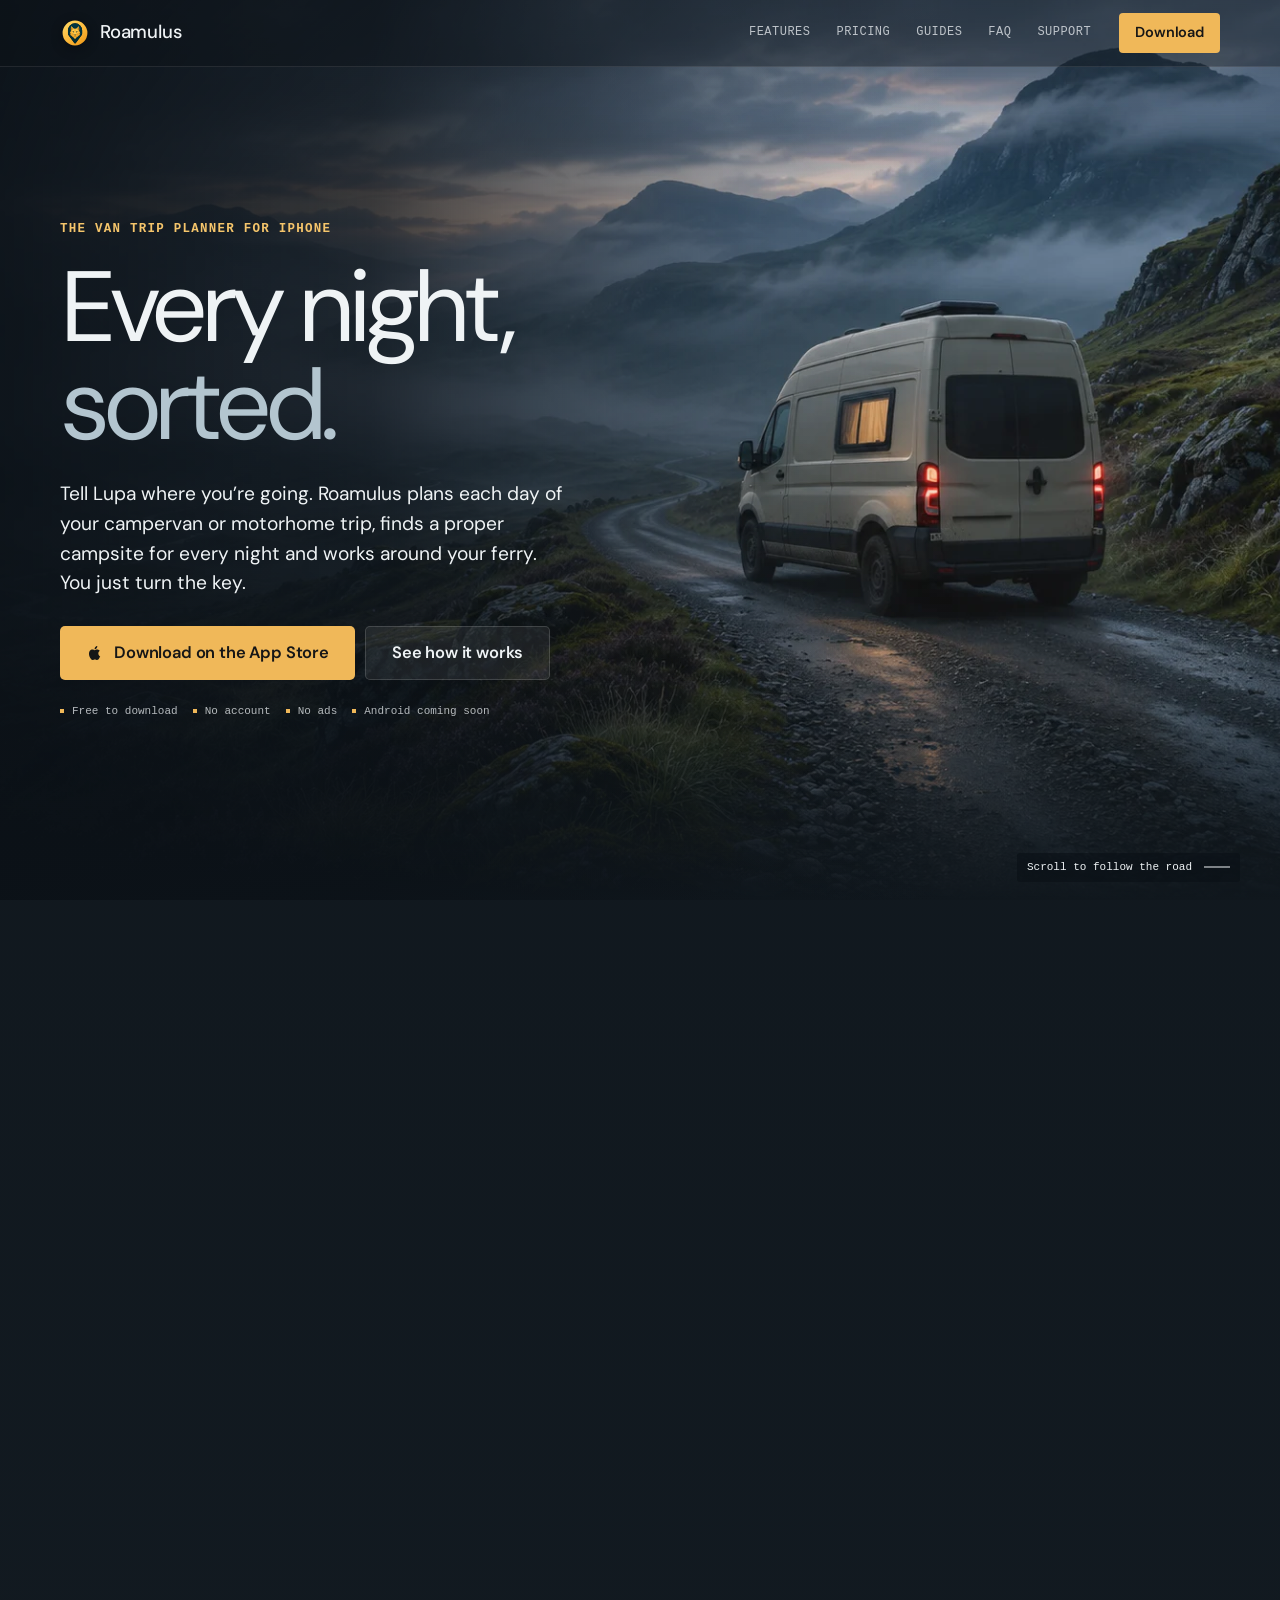
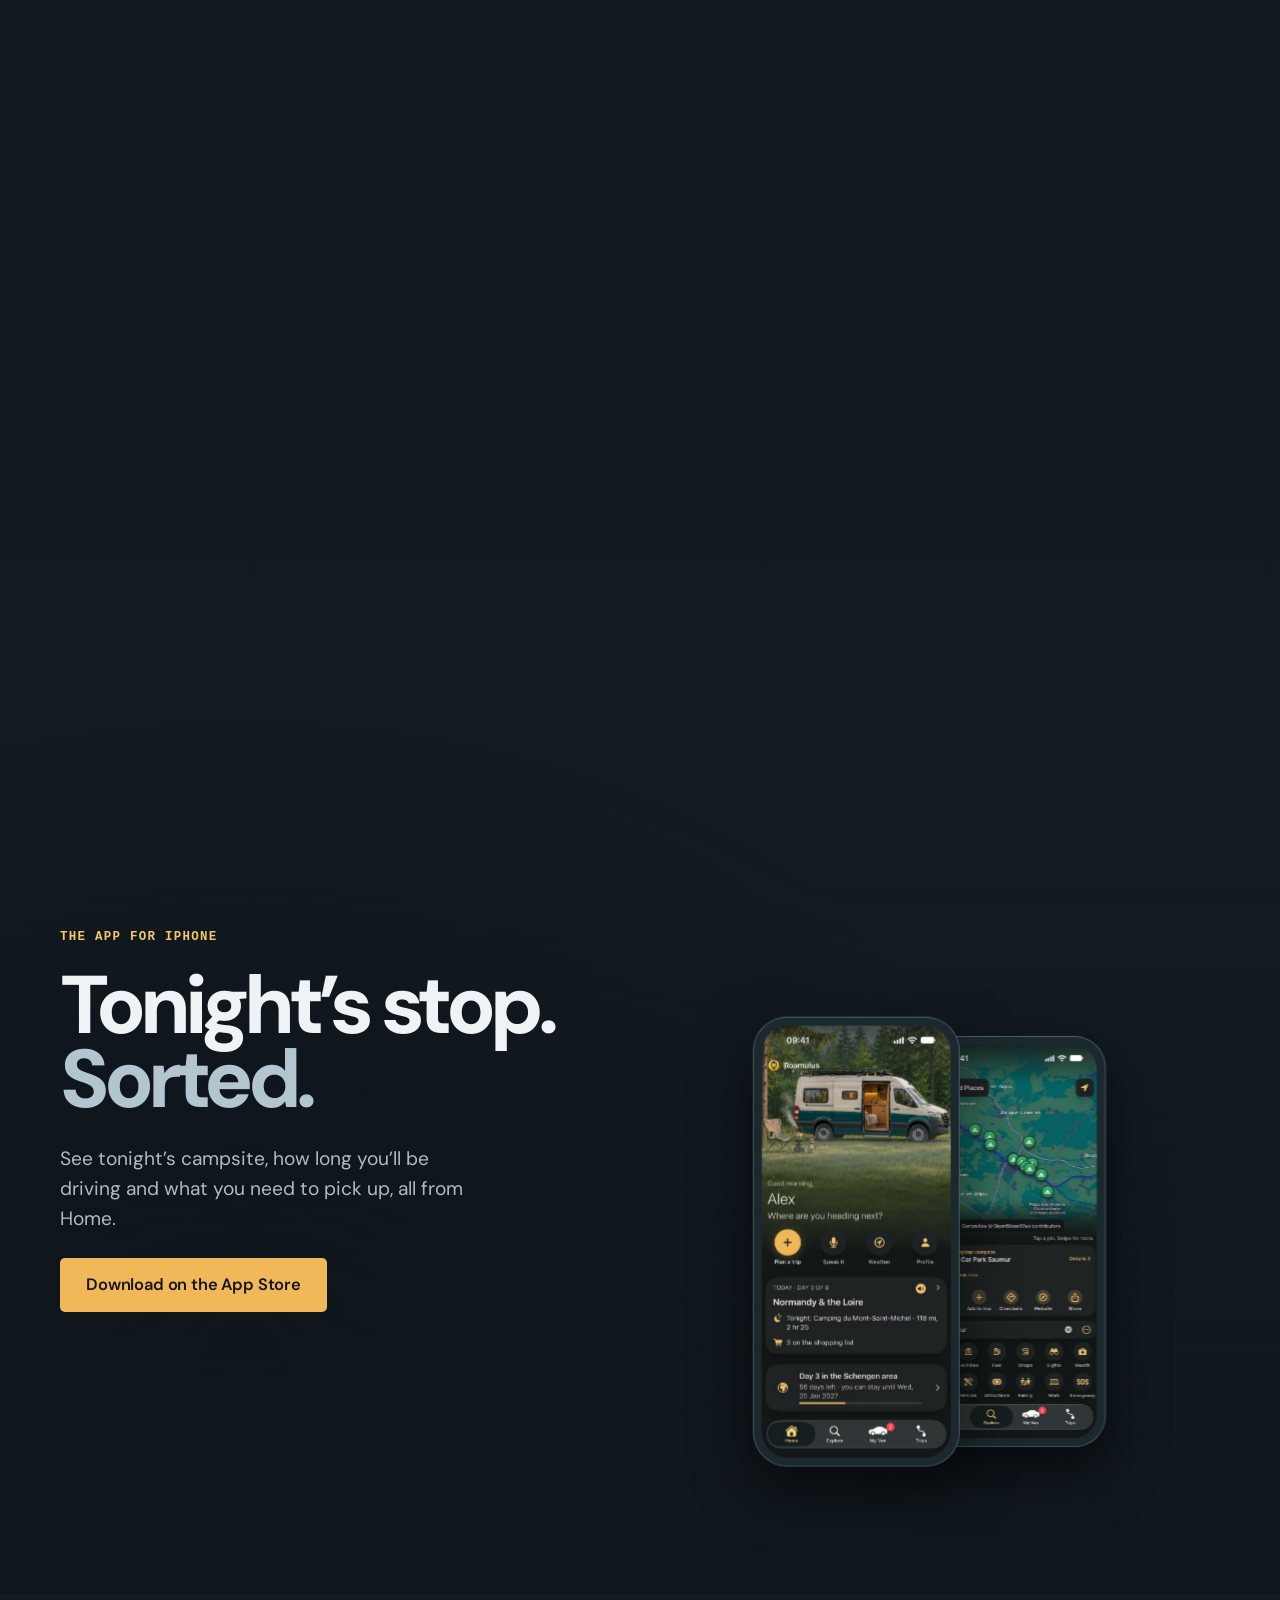
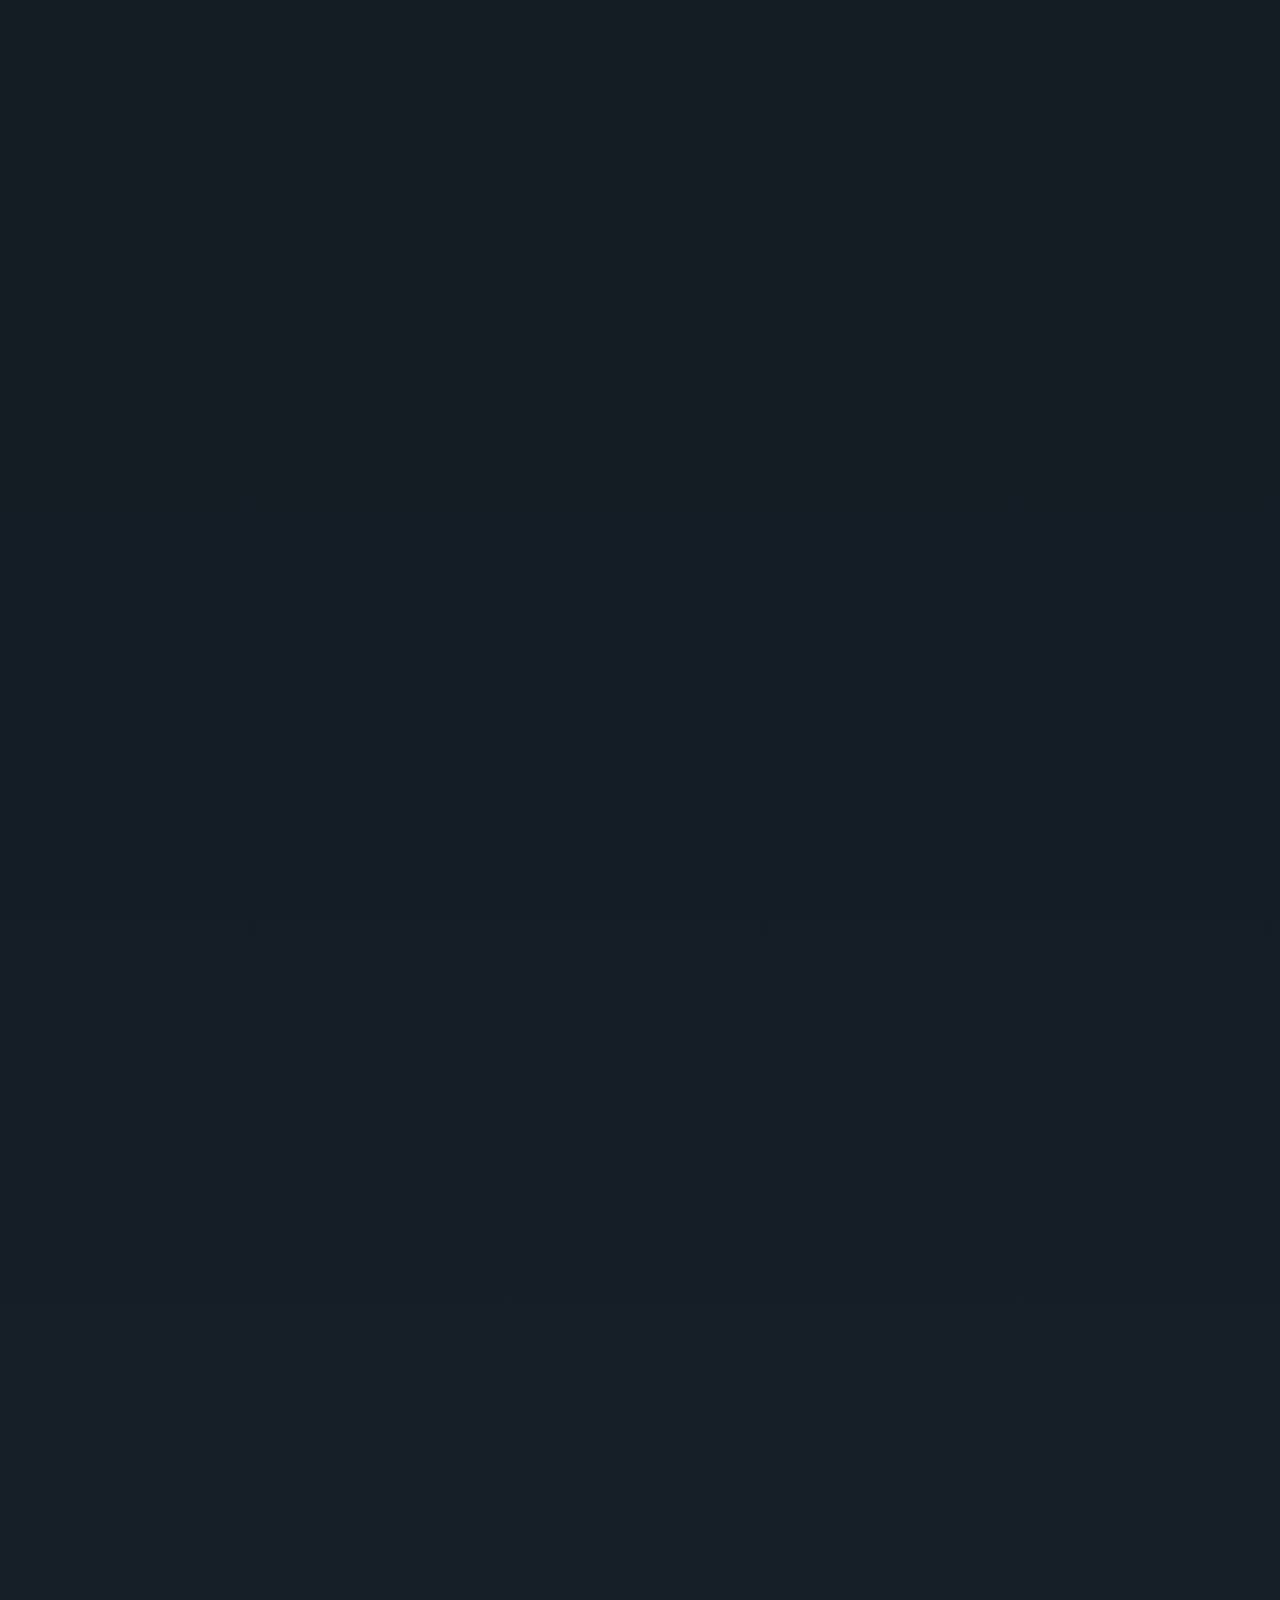
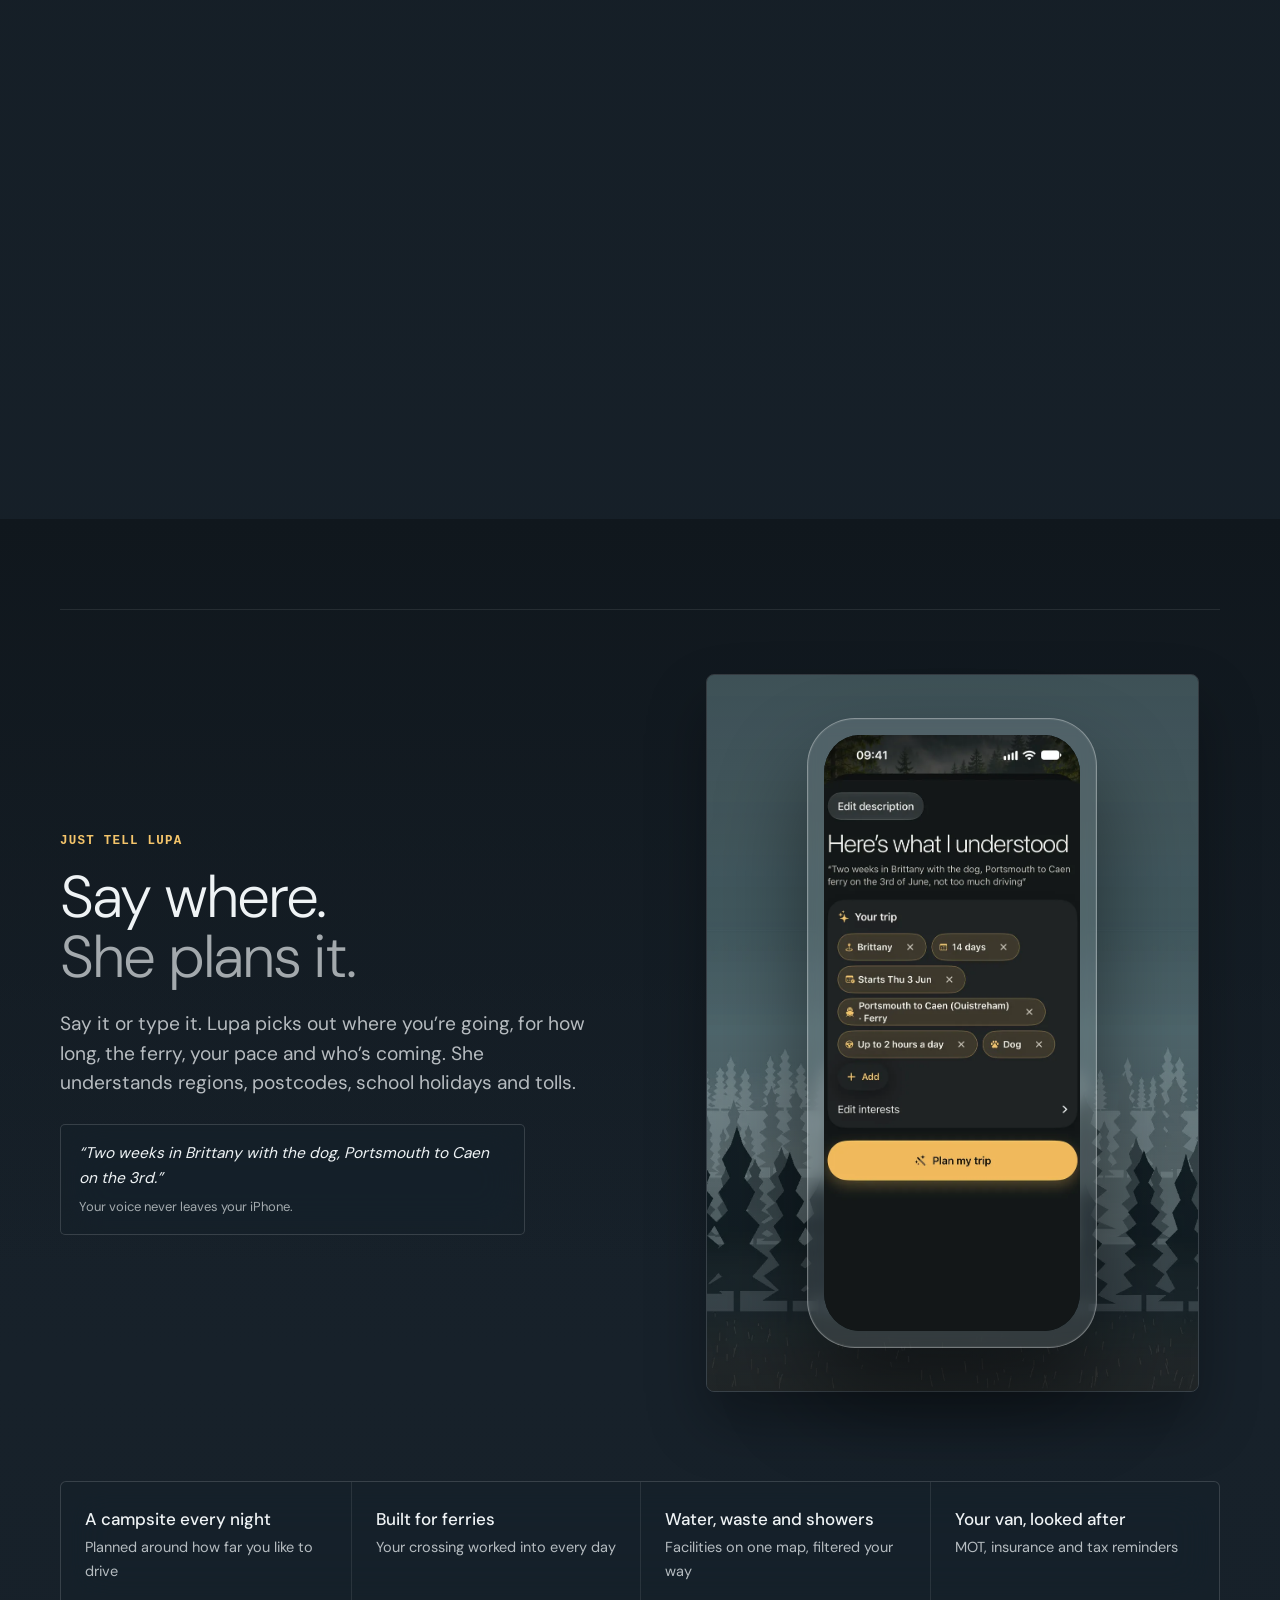
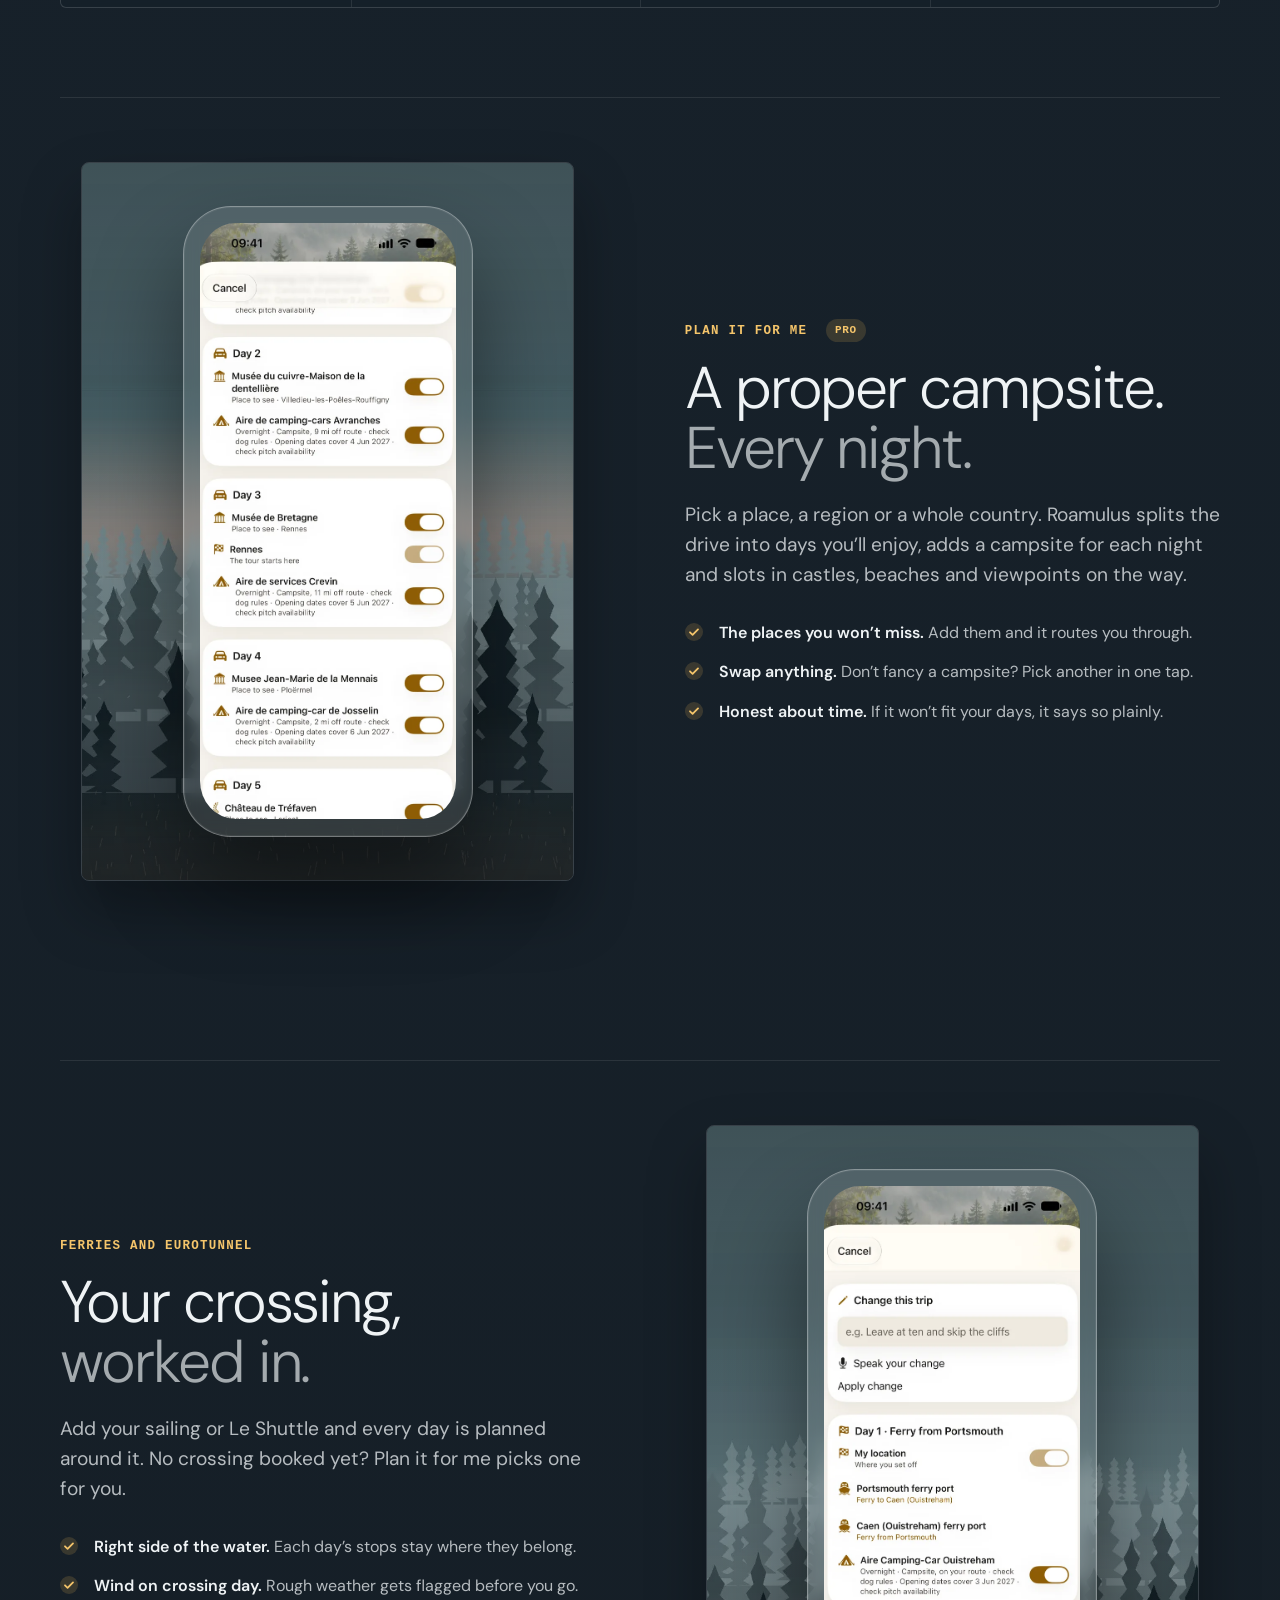
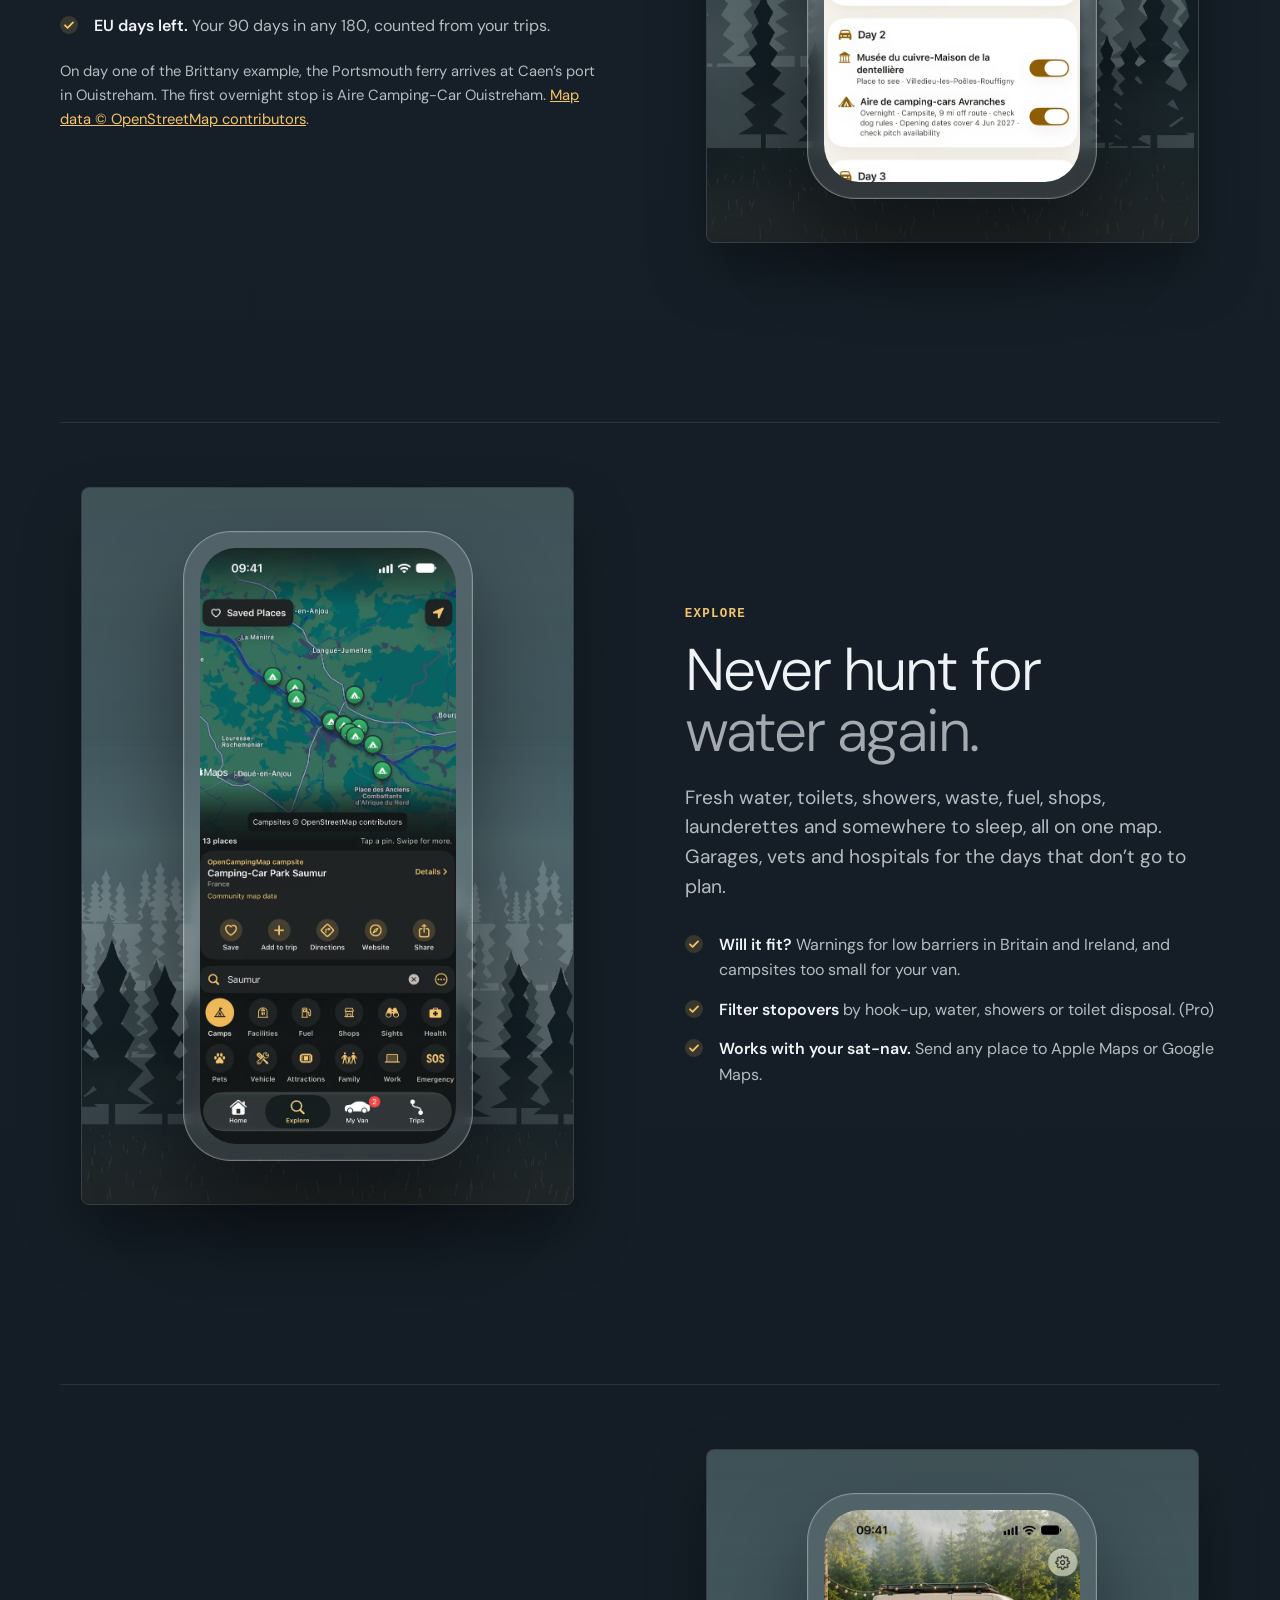
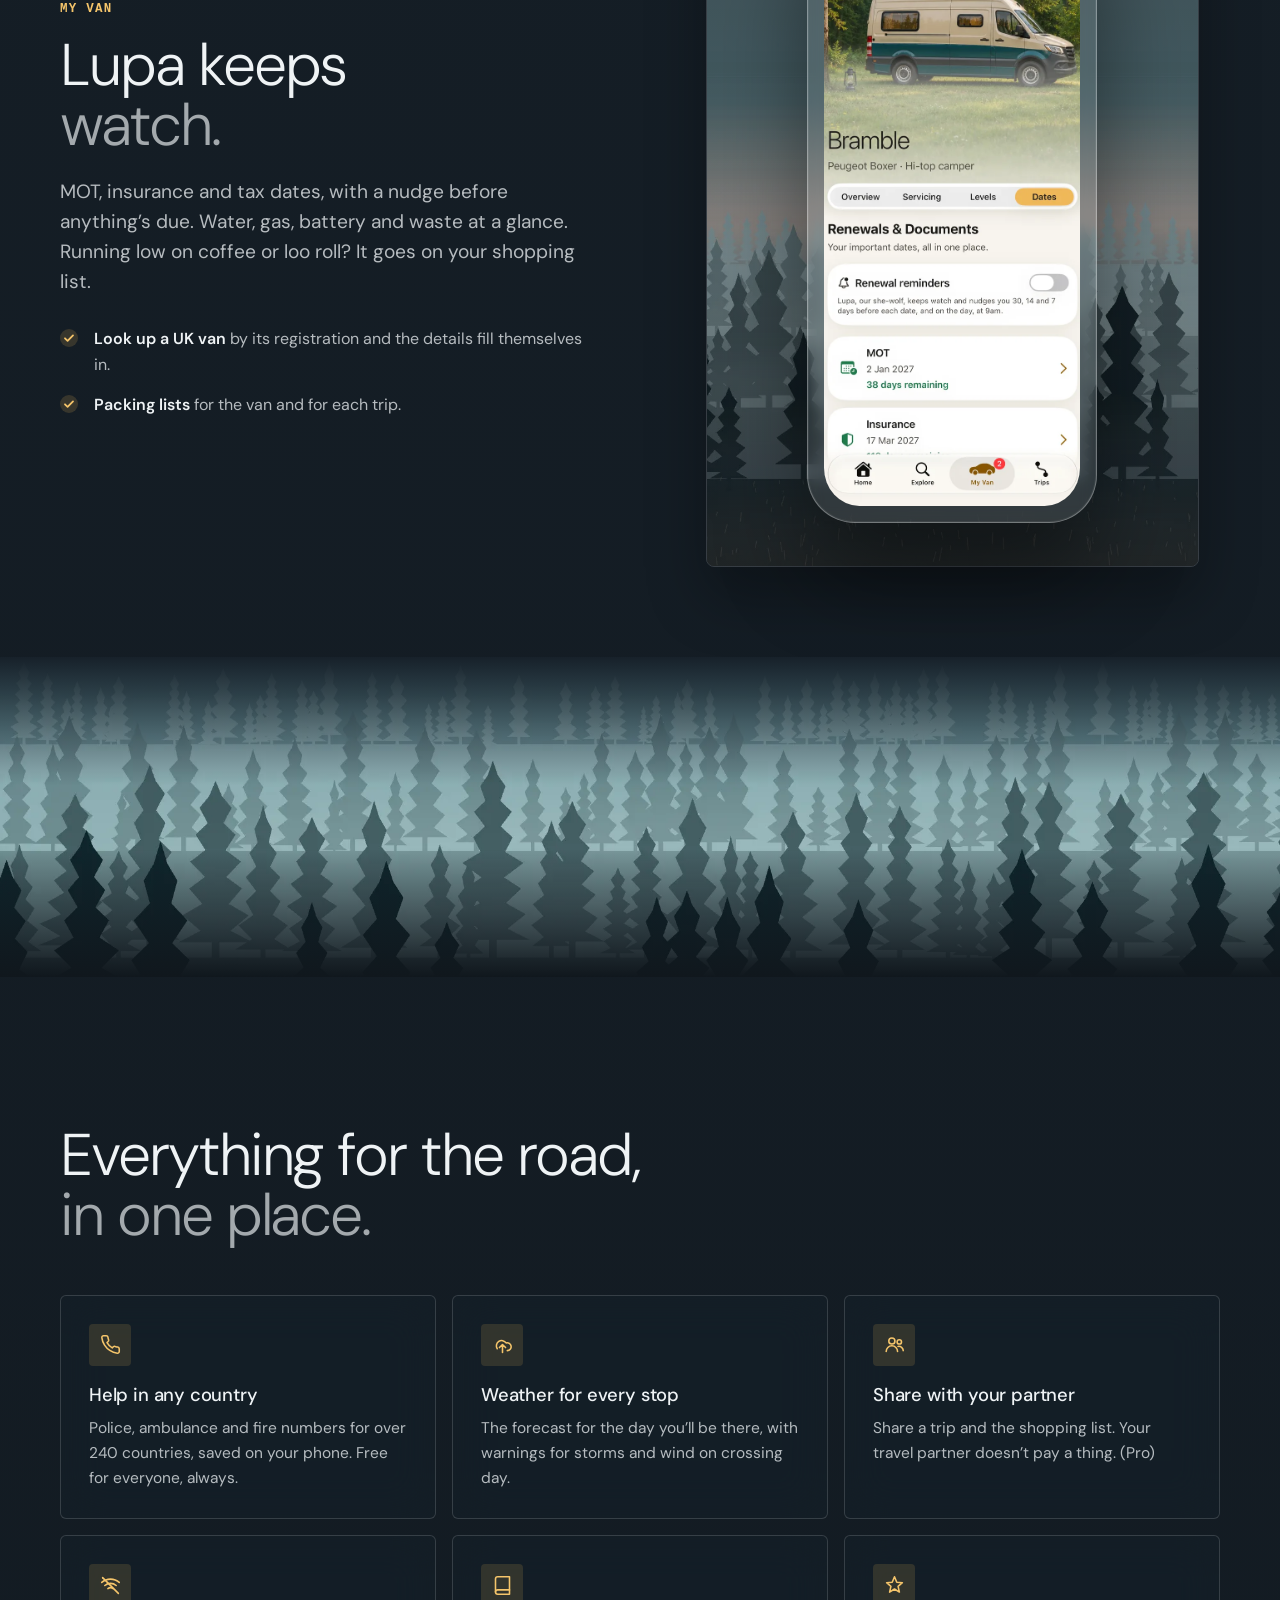
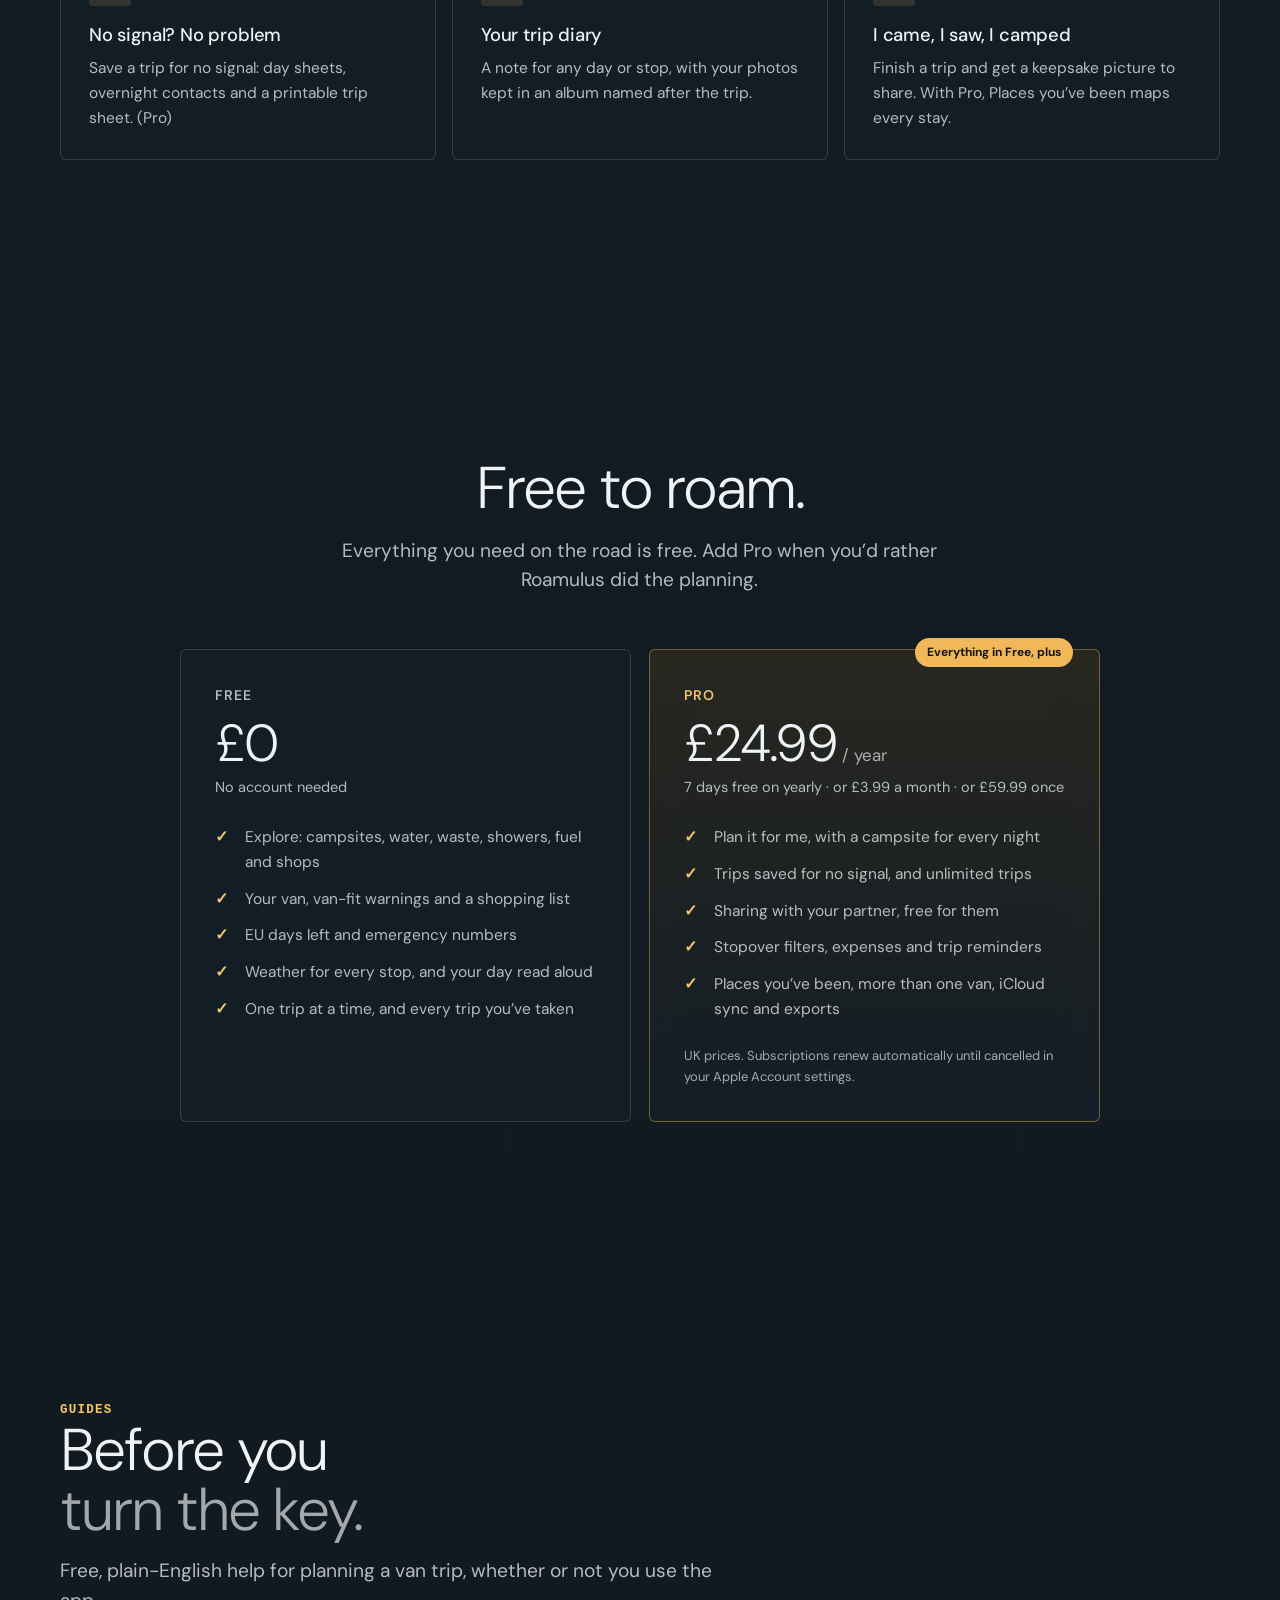
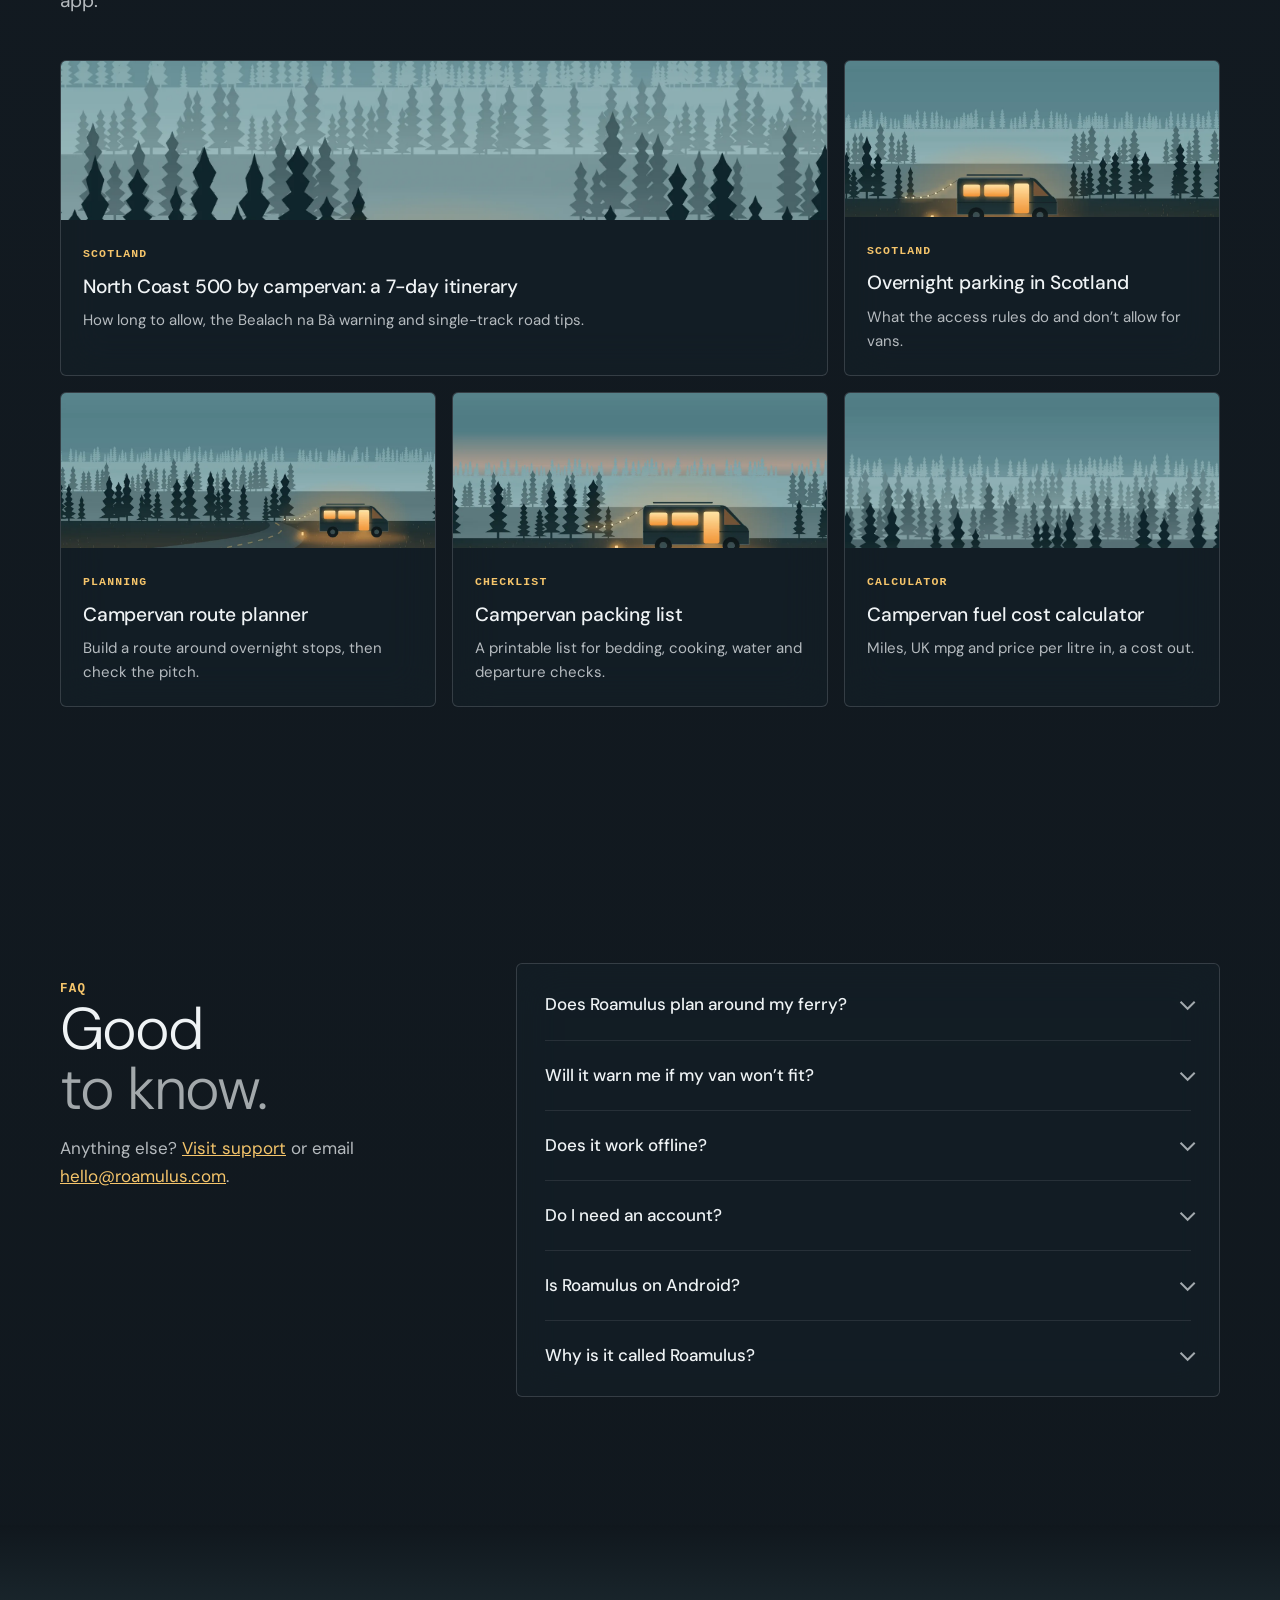
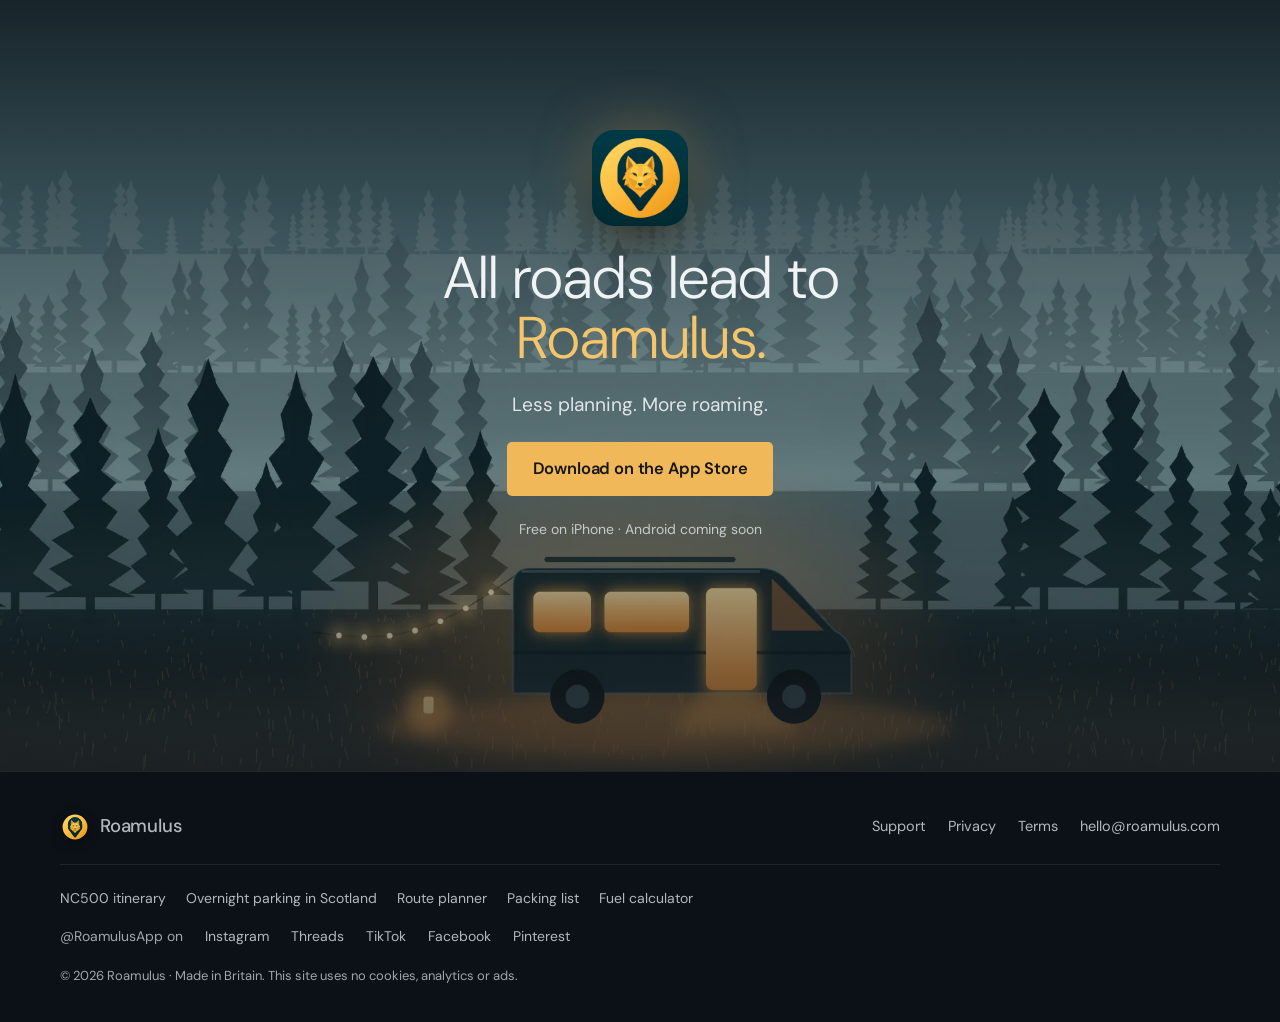
==== commit b0942658: "Follow the Brittany itinerary from ferry to first overnight stop" ====
--- a/index.html
+++ b/index.html
@@ -18,8 +18,8 @@
 <link rel="apple-touch-icon" href="/assets/apple-touch-icon.png">
 <link rel="preload" href="/assets/dm.woff2" as="font" type="font/woff2" crossorigin>
 <link rel="preload" href="/assets/scene/highland-road.webp" as="image">
-<link rel="stylesheet" href="/home.css?v=7">
-<script defer src="/home.js?v=7"></script>
+<link rel="stylesheet" href="/home.css?v=8">
+<script defer src="/home.js?v=8"></script>
 <script type="application/ld+json">{"@context":"https://schema.org","@type":"SoftwareApplication","name":"Roamulus: Van Trip Planner","url":"https://roamulus.com/","operatingSystem":"iOS 17 or later","applicationCategory":"TravelApplication","downloadUrl":"https://apps.apple.com/gb/app/id6836801511","offers":{"@type":"Offer","price":0,"priceCurrency":"GBP"},"sameAs":["https://www.instagram.com/roamulusapp/","https://www.threads.com/@roamulusapp","https://www.tiktok.com/@roamulusapp","https://www.facebook.com/RoamulusApp","https://www.pinterest.com/roamulusapp/"]}</script>
 </head>
 <body>
@@ -104,6 +104,15 @@
         </div>
         <img src="/assets/app/v3-plan.webp" alt="" width="660" height="1434" loading="lazy">
       </div>
+      <div class="flight-route">
+        <div class="route-heading">
+          <p class="eyebrow">Brittany trip · Day 1</p>
+          <p class="route-stop">Portsmouth to Caen</p>
+          <p class="route-note">Across the Channel to Ouistreham.</p>
+        </div>
+        <canvas class="route-map"></canvas>
+        <p class="route-credit">Illustrated route · Natural Earth · © OpenStreetMap contributors</p>
+      </div>
     </div>
   </div>
 </section>
@@ -164,6 +173,7 @@
         <li><span><b>Wind on crossing day.</b> Rough weather gets flagged before you go.</span></li>
         <li><span><b>EU days left.</b> Your 90 days in any 180, counted from your trips.</span></li>
       </ul>
+      <p class="route-example">On day one of the Brittany example, the Portsmouth ferry arrives at Caen’s port in Ouistreham. The first overnight stop is Aire Camping-Car Ouistreham. <a href="https://www.openstreetmap.org/copyright">Map data © OpenStreetMap contributors</a>.</p>
     </div>
     <div class="feature-visual reveal" style="--d:1">
       <div class="panel" aria-hidden="true"><img src="/assets/scene/panel-mist.webp" alt="" loading="lazy"></div>
--- a/home.css
+++ b/home.css
@@ -239,7 +239,7 @@
   padding: 135px 0 96px;
 }
 .opening .scene img { object-position: 66% 54%; }
-.opening canvas { display: none; width: 100%; height: 100%; position: absolute; inset: 0; }
+.opening .scene canvas { display: none; width: 100%; height: 100%; position: absolute; inset: 0; }
 .road-cue, .valley-mist { display: none; }
 .opening .valley-camera {
   mask-image: linear-gradient(270deg, #000 calc(var(--valley-blend, 0) * 145% - 45%),
@@ -259,7 +259,7 @@
   height: 100svh;
   background: var(--bg);
 }
-.is-journey canvas { display: block; }
+.is-journey .scene canvas { display: block; }
 .is-journey .road-cue {
   position: absolute;
   z-index: 1;
@@ -428,7 +428,7 @@
 }
 
 .screen-flight { display: none; }
-.is-journey .app-sequence::after { content: ""; display: block; height: clamp(960px, 162svh, 1680px); }
+.is-journey .app-sequence::after { content: ""; display: block; height: clamp(1560px, 236svh, 2340px); }
 .is-journey .app-intro { position: sticky; top: var(--intro-pin, 0px); }
 .is-journey .app-intro-grid { min-height: 100svh; }
 .is-journey .screen-flight {
@@ -538,3 +538,50 @@
   .is-journey .app-intro { position: relative; top: auto; }
   .is-journey .screen-flight { display: none; }
 }
+
+.flight-route {
+  position: absolute;
+  z-index: 2;
+  inset: 0;
+  display: grid;
+  grid-template-rows: auto minmax(0, 1fr) auto;
+  gap: 13px;
+  padding: max(87px, 10svh) var(--gutter) 24px;
+  background: var(--bg);
+  opacity: var(--route-open, 0);
+  clip-path: inset(calc((1 - var(--route-open, 0)) * 15%)
+    calc((1 - var(--route-open, 0)) * 13%) calc((1 - var(--route-open, 0)) * 12%)
+    calc((1 - var(--route-open, 0)) * 62%) round calc((1 - var(--route-open, 0)) * 26px));
+}
+.route-heading, .route-map, .route-credit { width: min(1040px, 100%); margin-inline: auto; }
+.route-stop {
+  font-size: clamp(1.9rem, 4.5vw, 3.55rem);
+  font-weight: 670;
+  line-height: 1.06;
+  letter-spacing: -.048em;
+  margin-block: 5px 7px;
+}
+.route-note { color: var(--text-2); line-height: 1.35; }
+.route-map {
+  display: block;
+  height: 100%;
+  min-height: 0;
+  border: 1px solid #5e78704d;
+  border-radius: 10px;
+  background: #18313d;
+}
+.route-credit { color: var(--text-3); font: 400 10px/1.4 var(--mono); }
+.route-example { margin-top: 22px; color: var(--text-2); font-size: .92rem; }
+.route-example a { color: var(--gold-2); }
+@media (max-width: 760px) {
+  .flight-route {
+    padding: 110px var(--gutter) 16px;
+    gap: 9px;
+    clip-path: inset(calc((1 - var(--route-open, 0)) * 32%)
+      calc((1 - var(--route-open, 0)) * 21%) calc((1 - var(--route-open, 0)) * 11%)
+      calc((1 - var(--route-open, 0)) * 21%) round calc((1 - var(--route-open, 0)) * 17px));
+  }
+}
+@media (max-width: 760px) {
+  .route-heading { min-height: 112px; }
+}
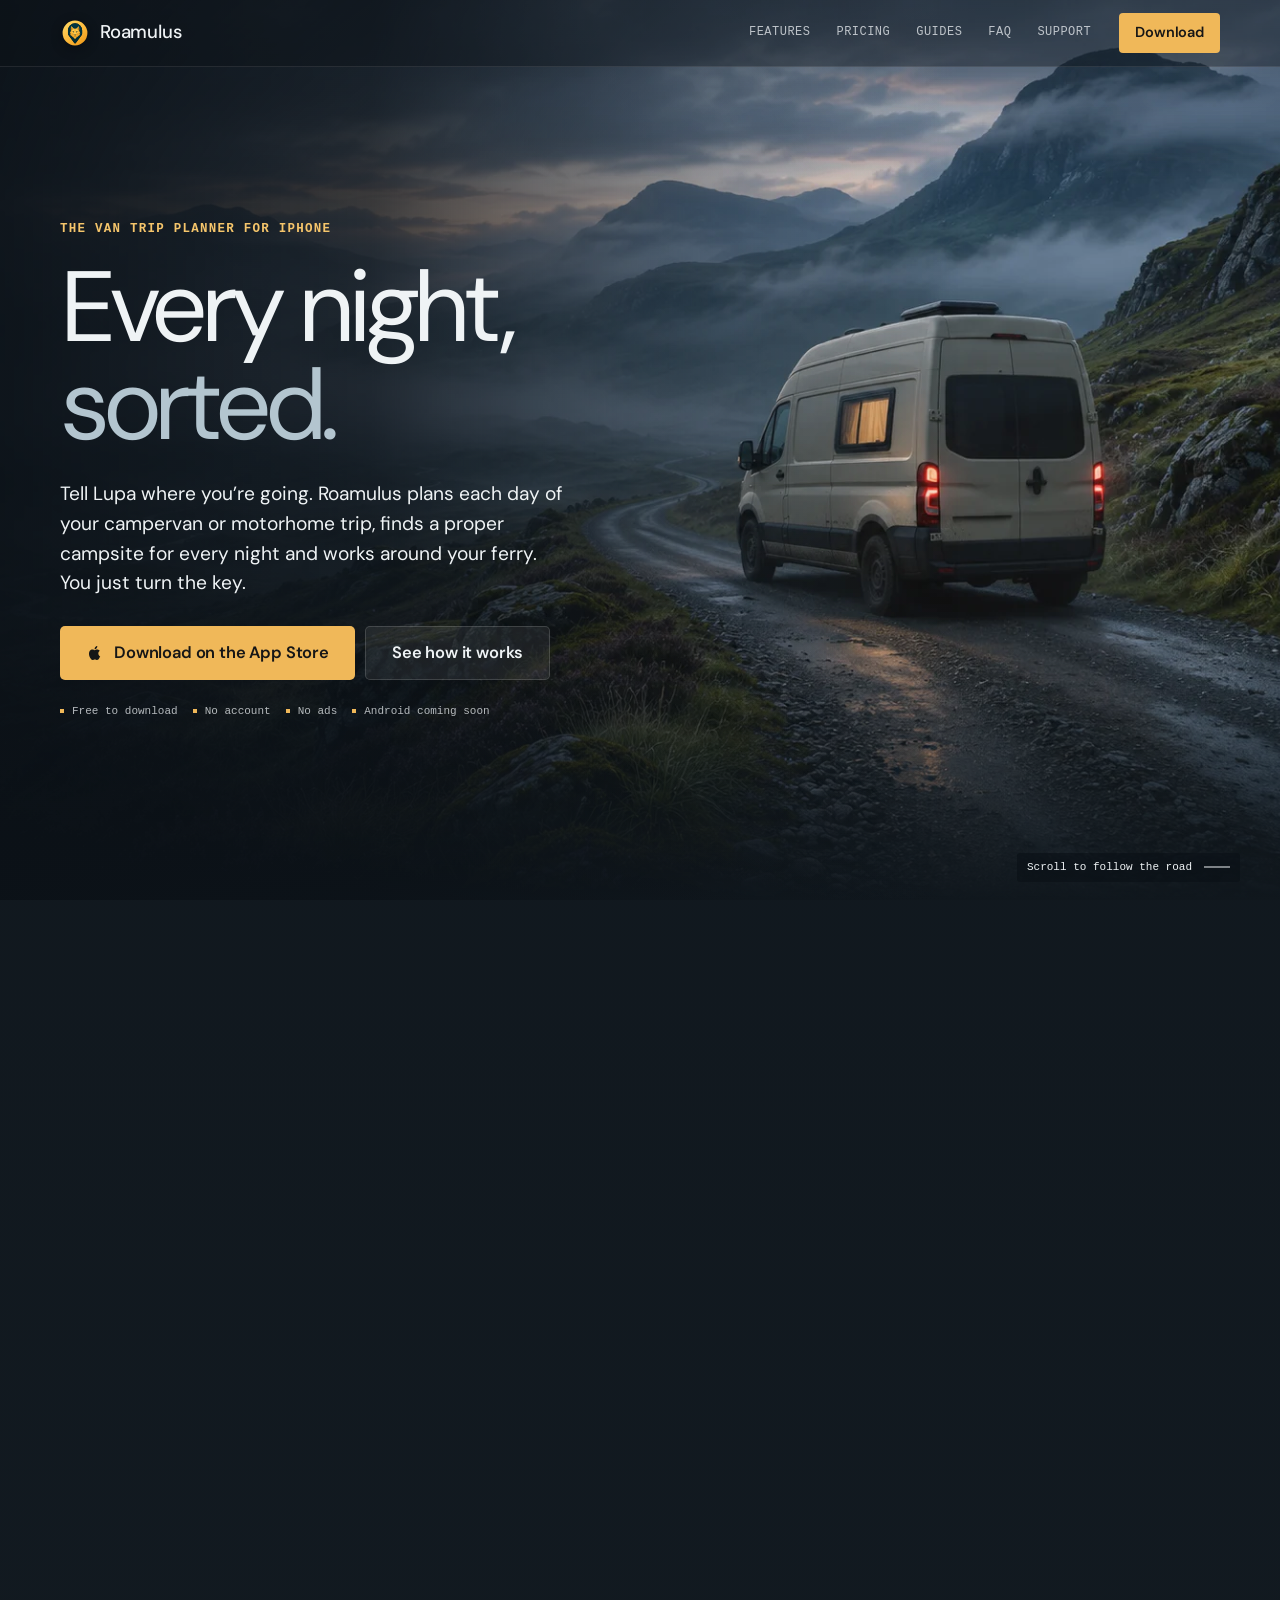
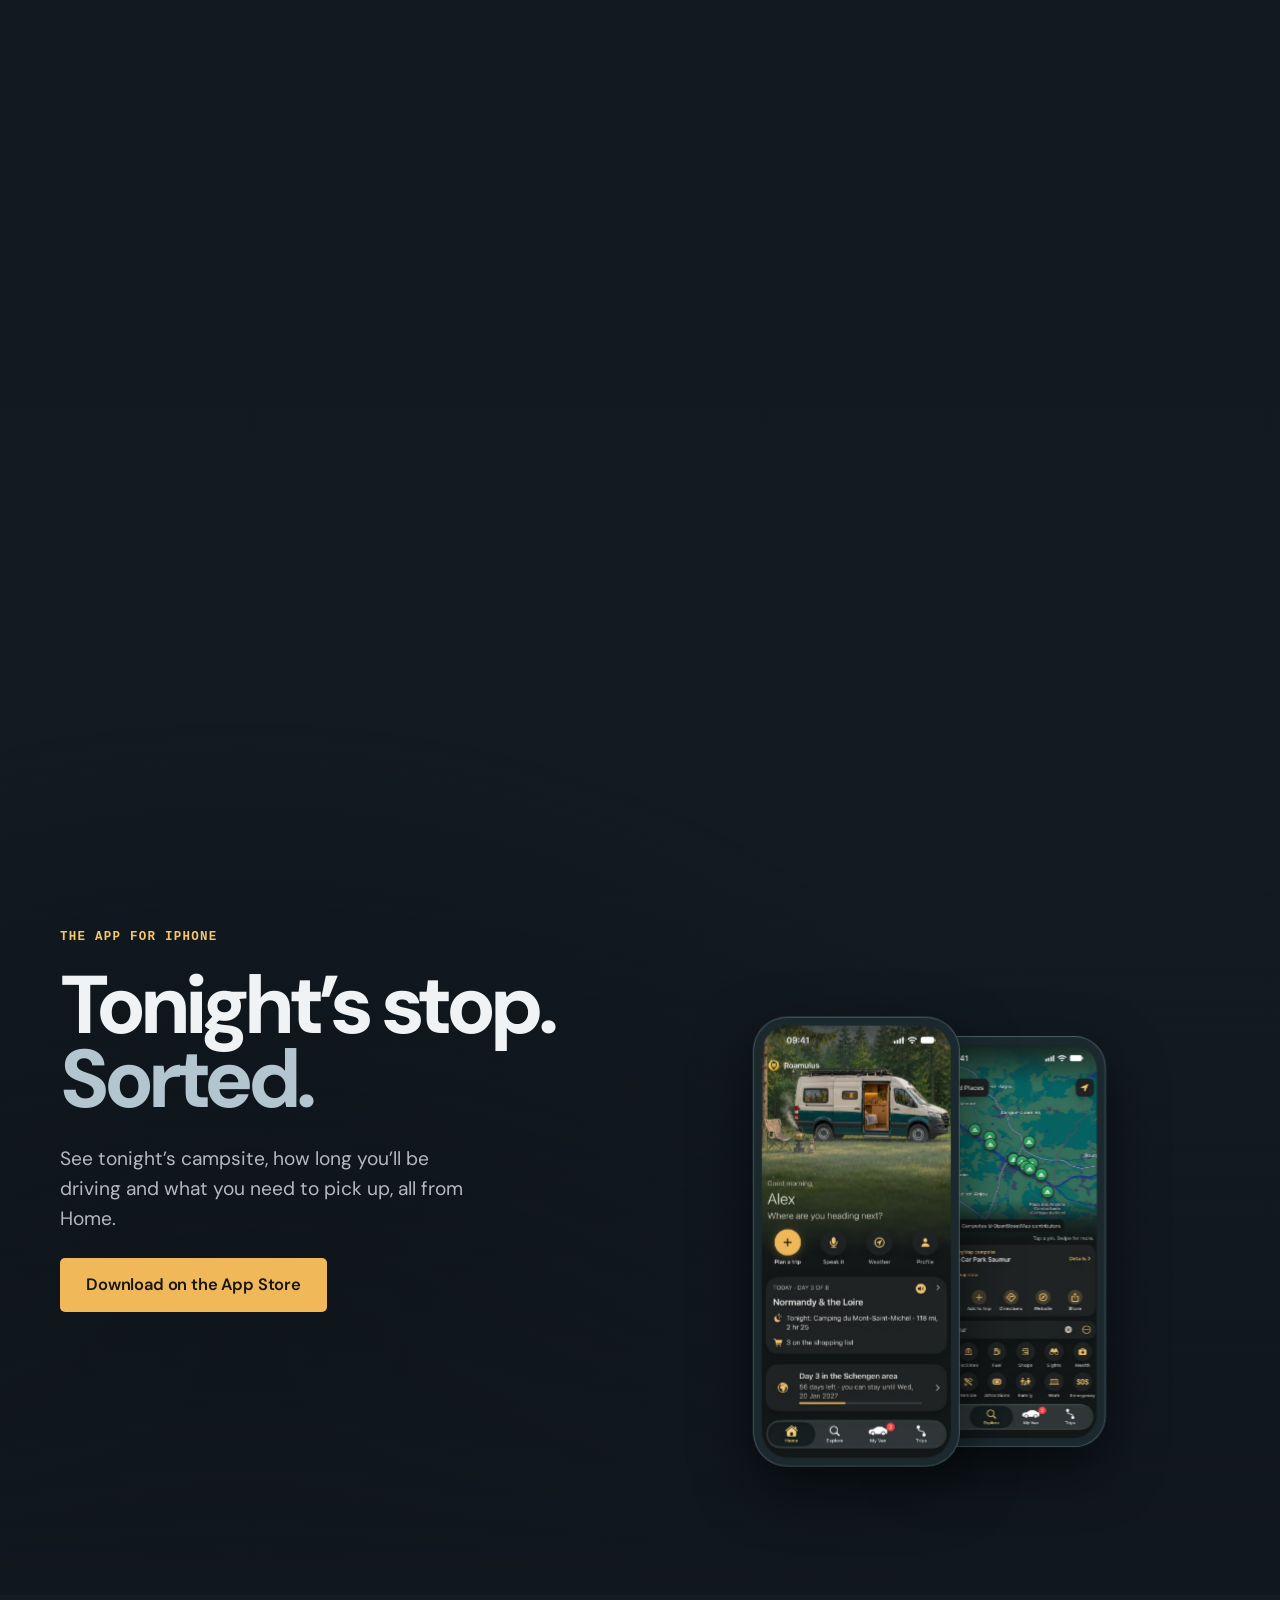
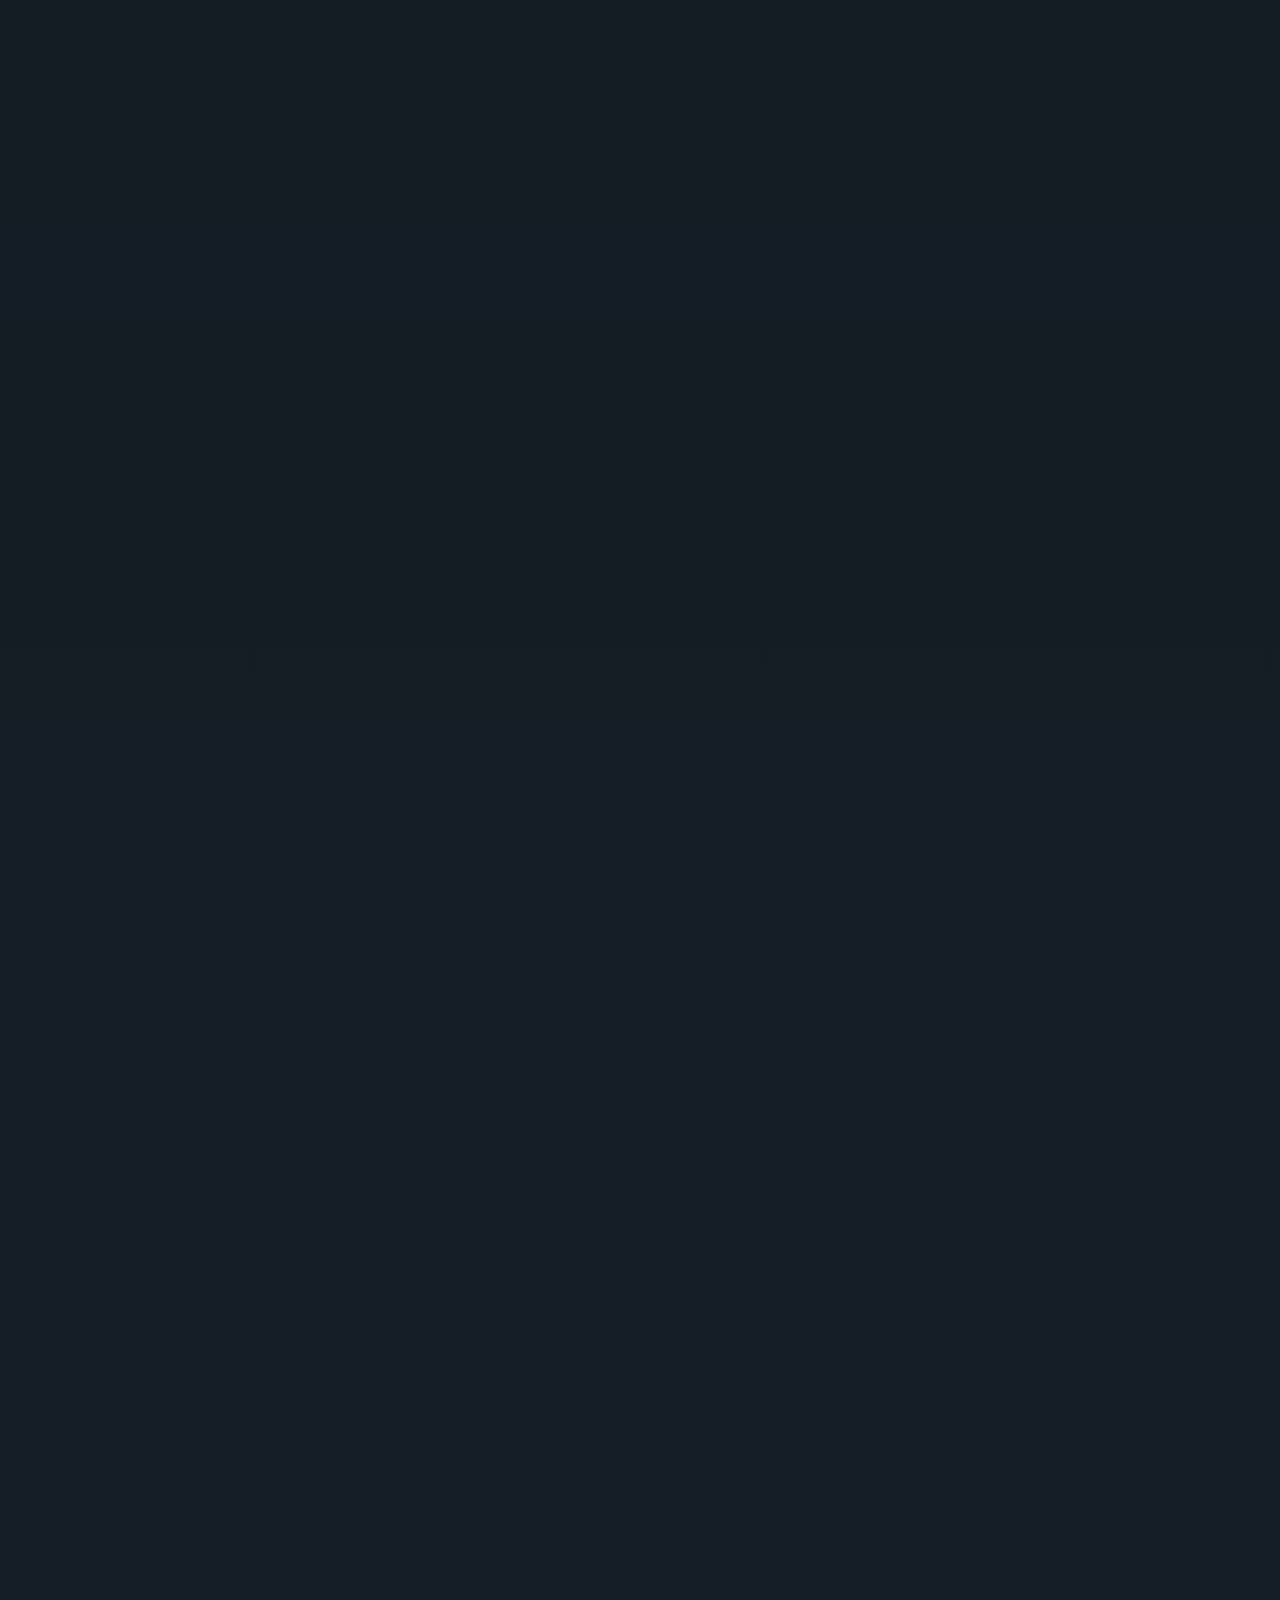
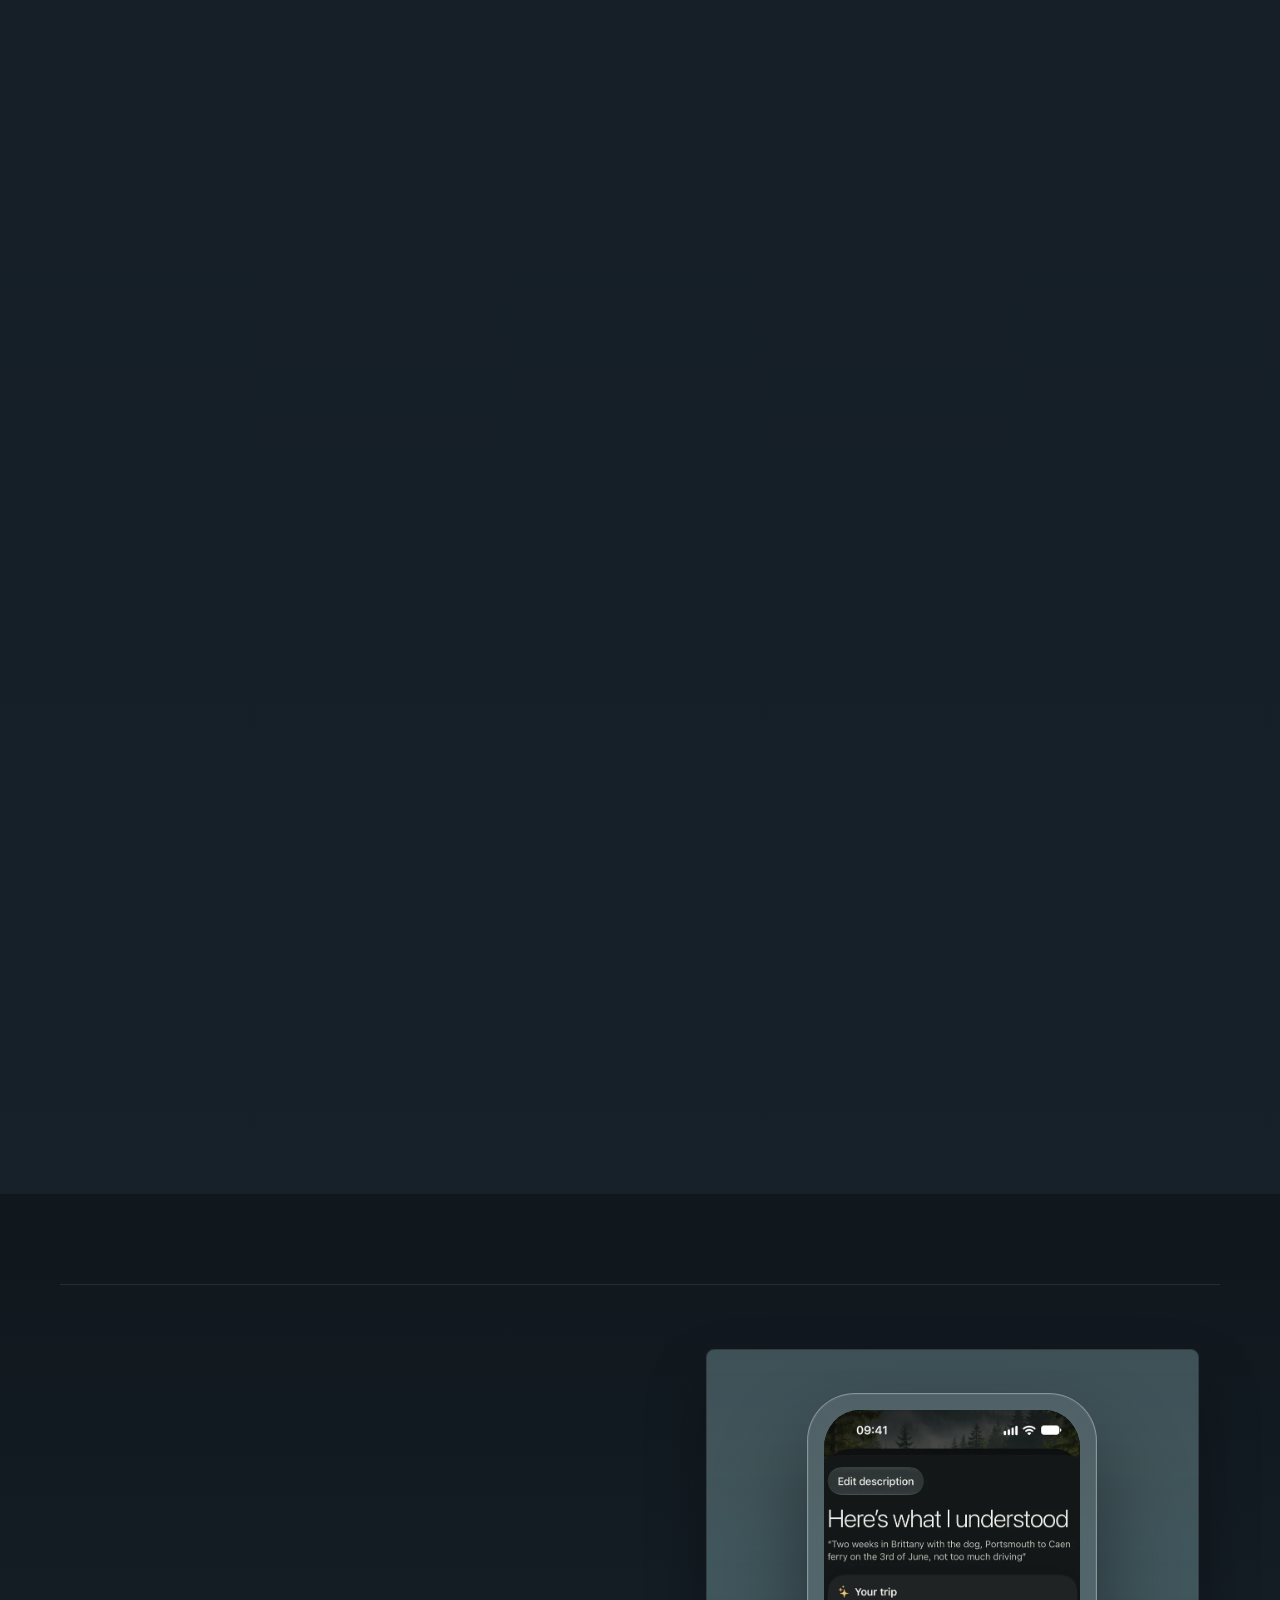
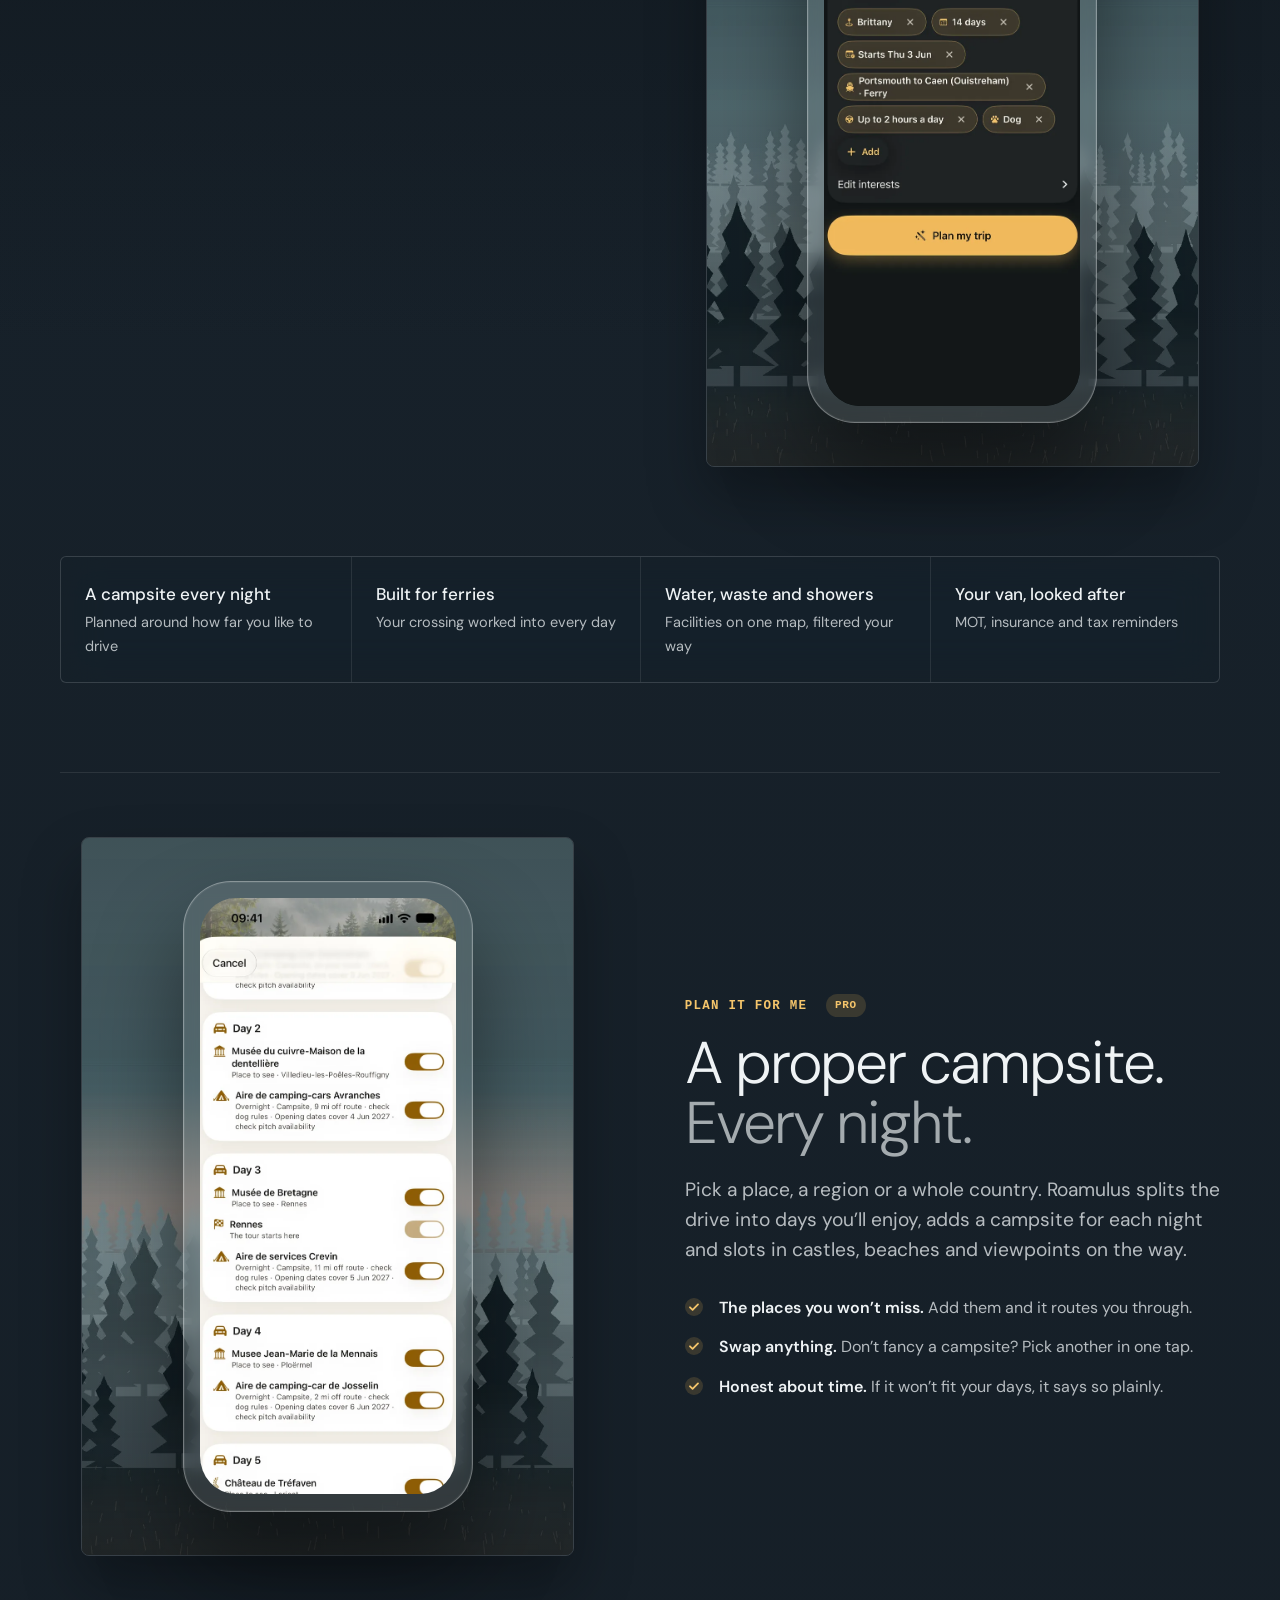
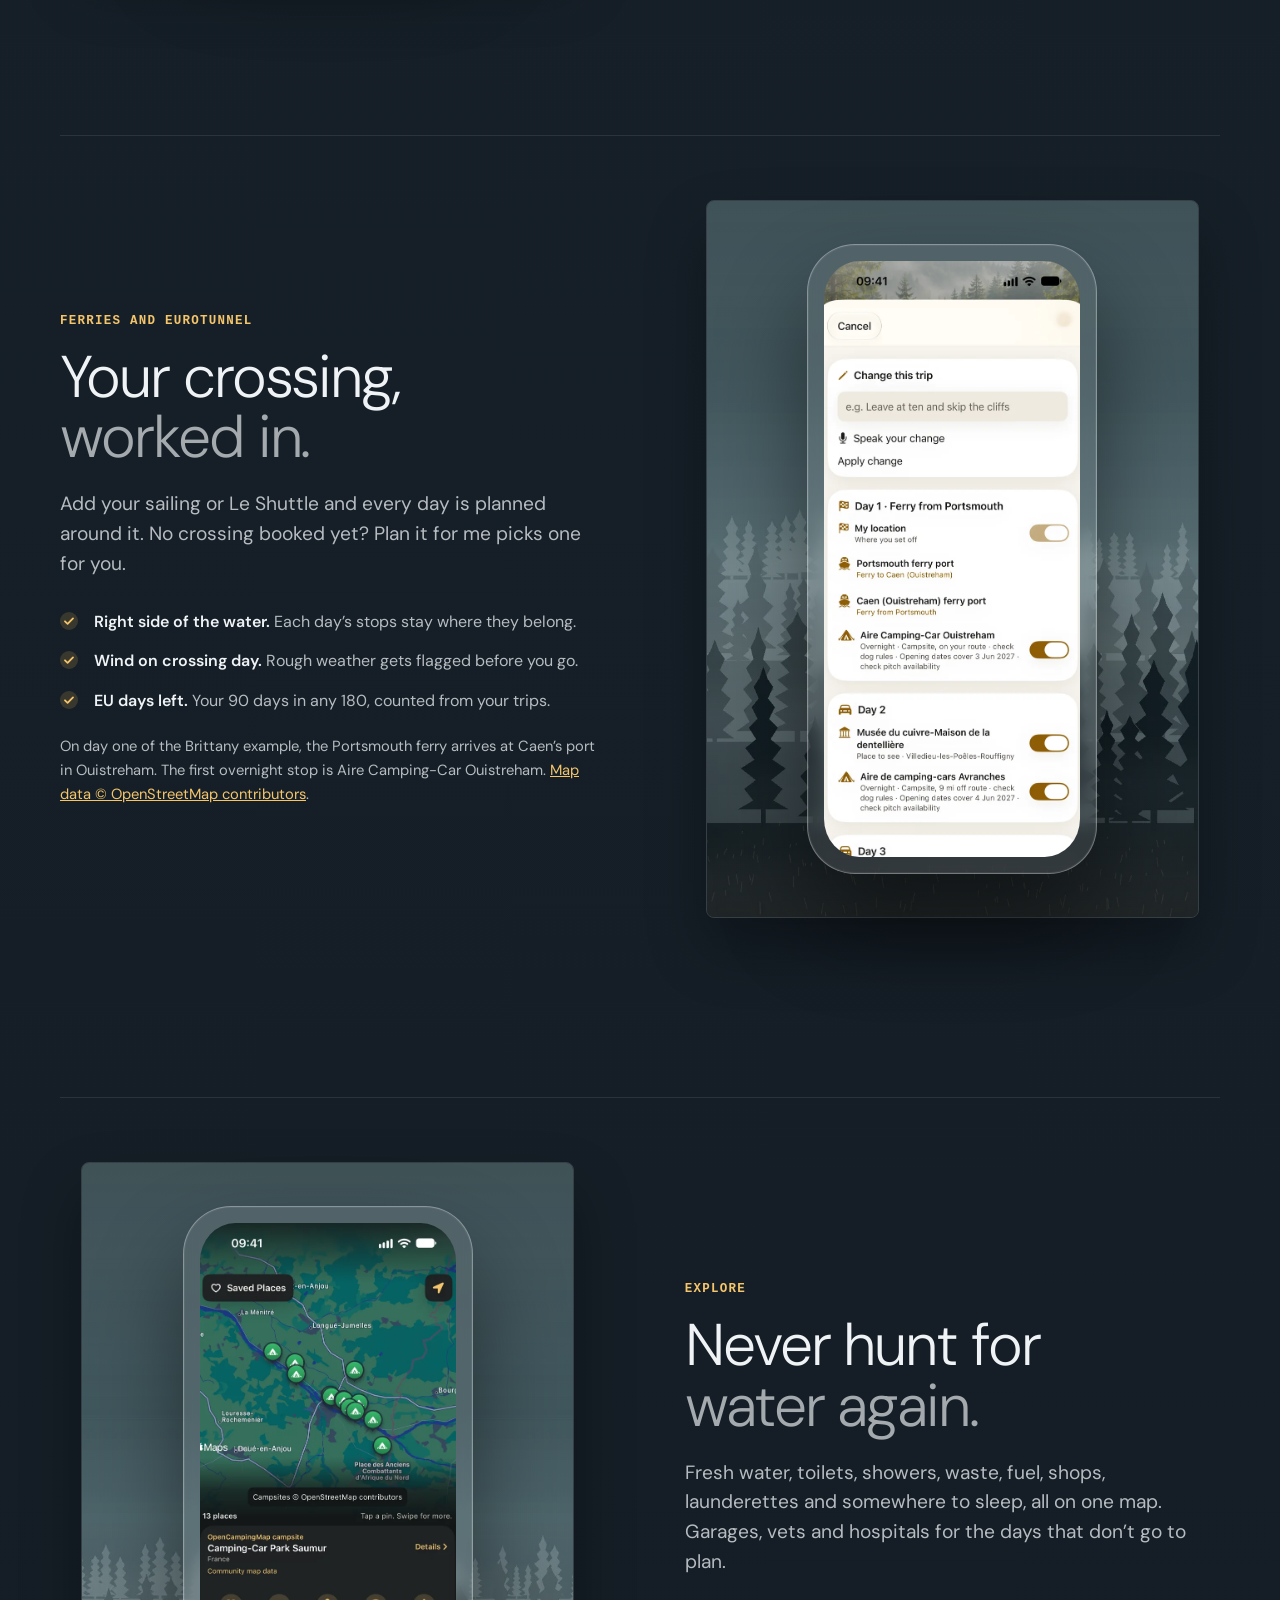
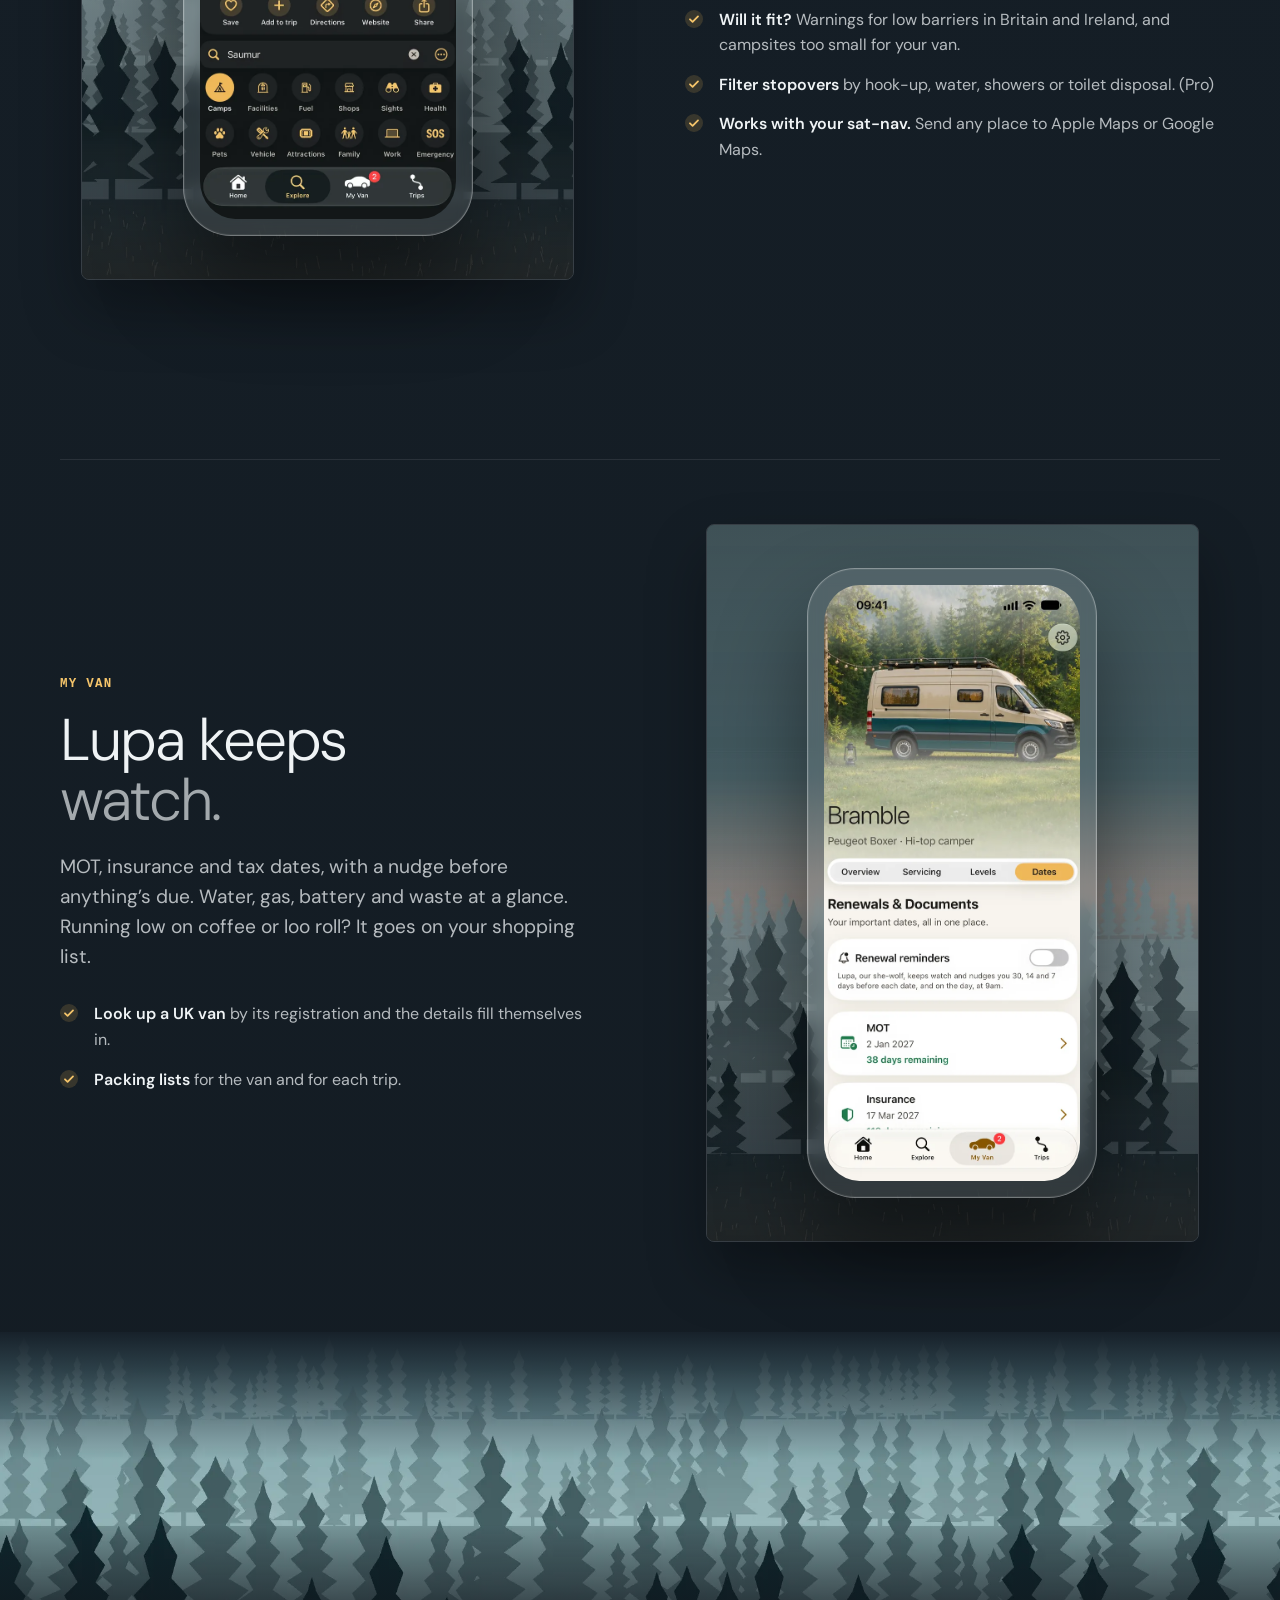
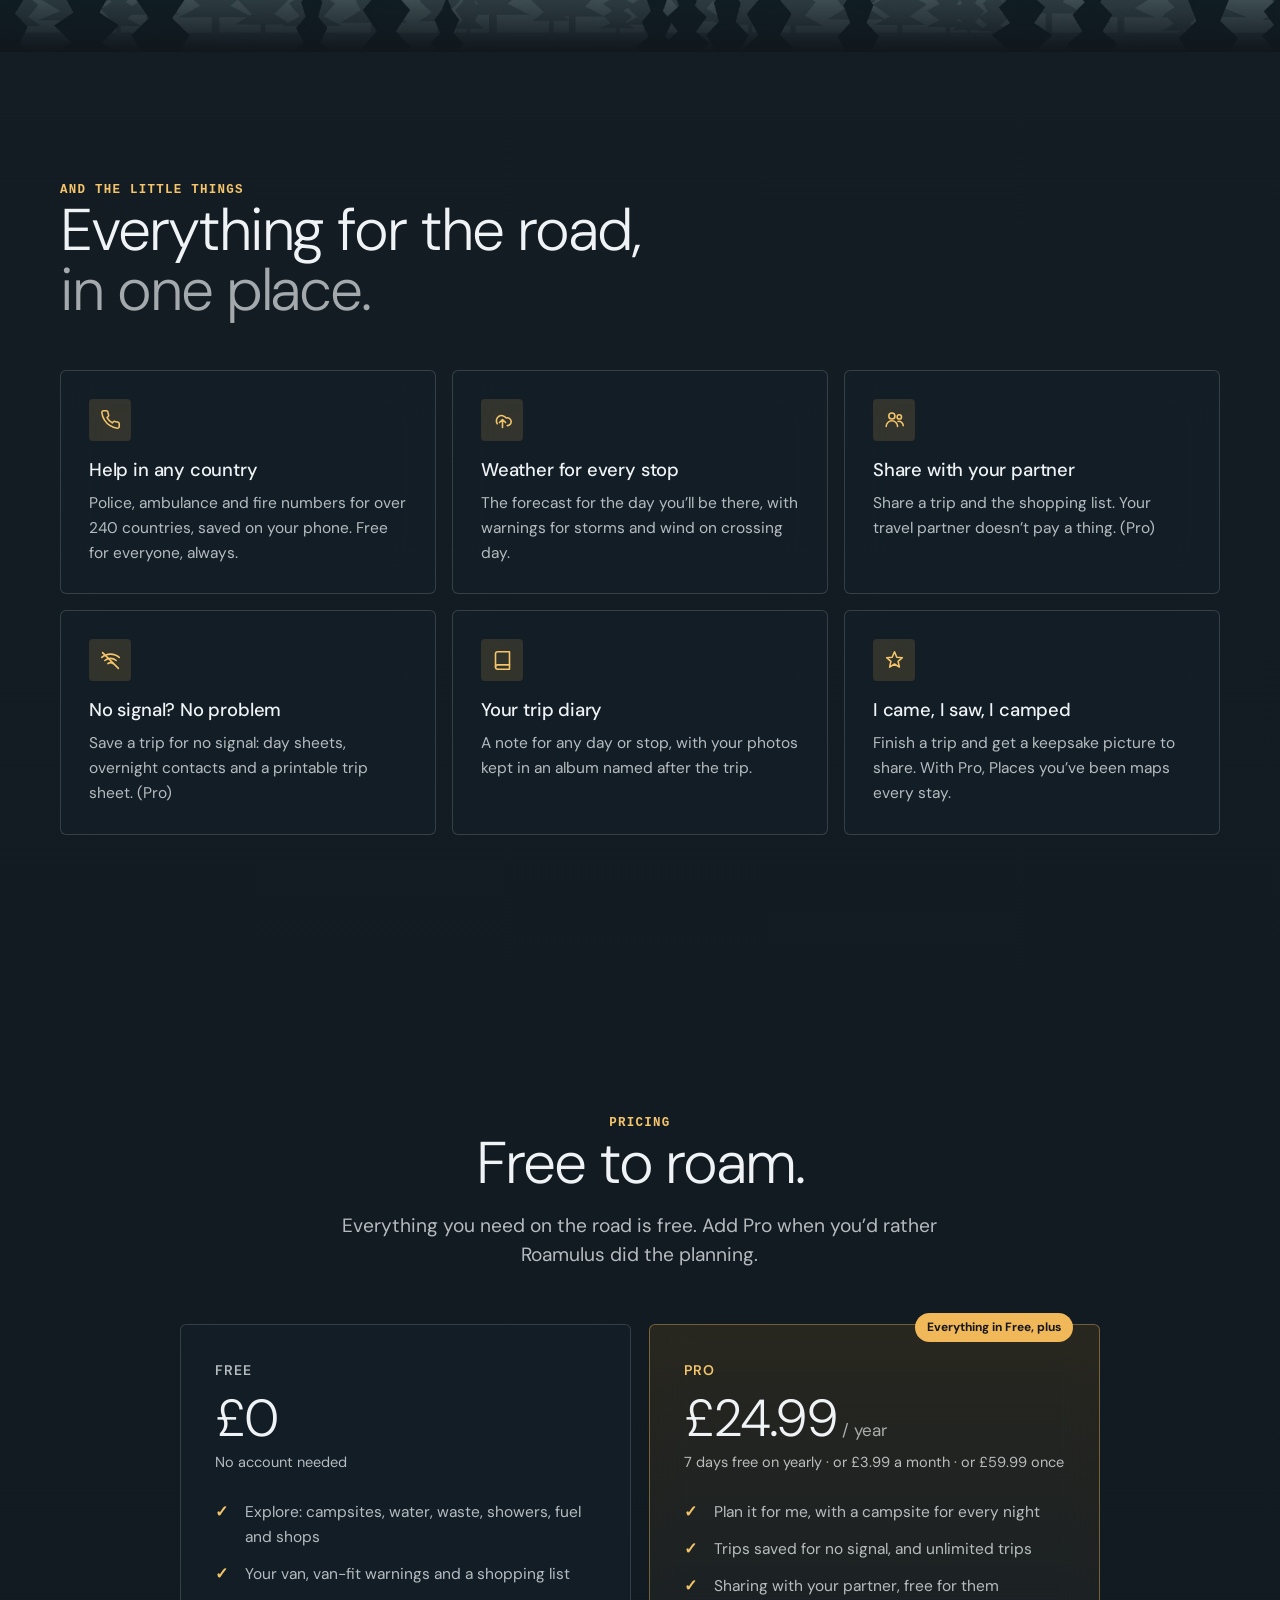
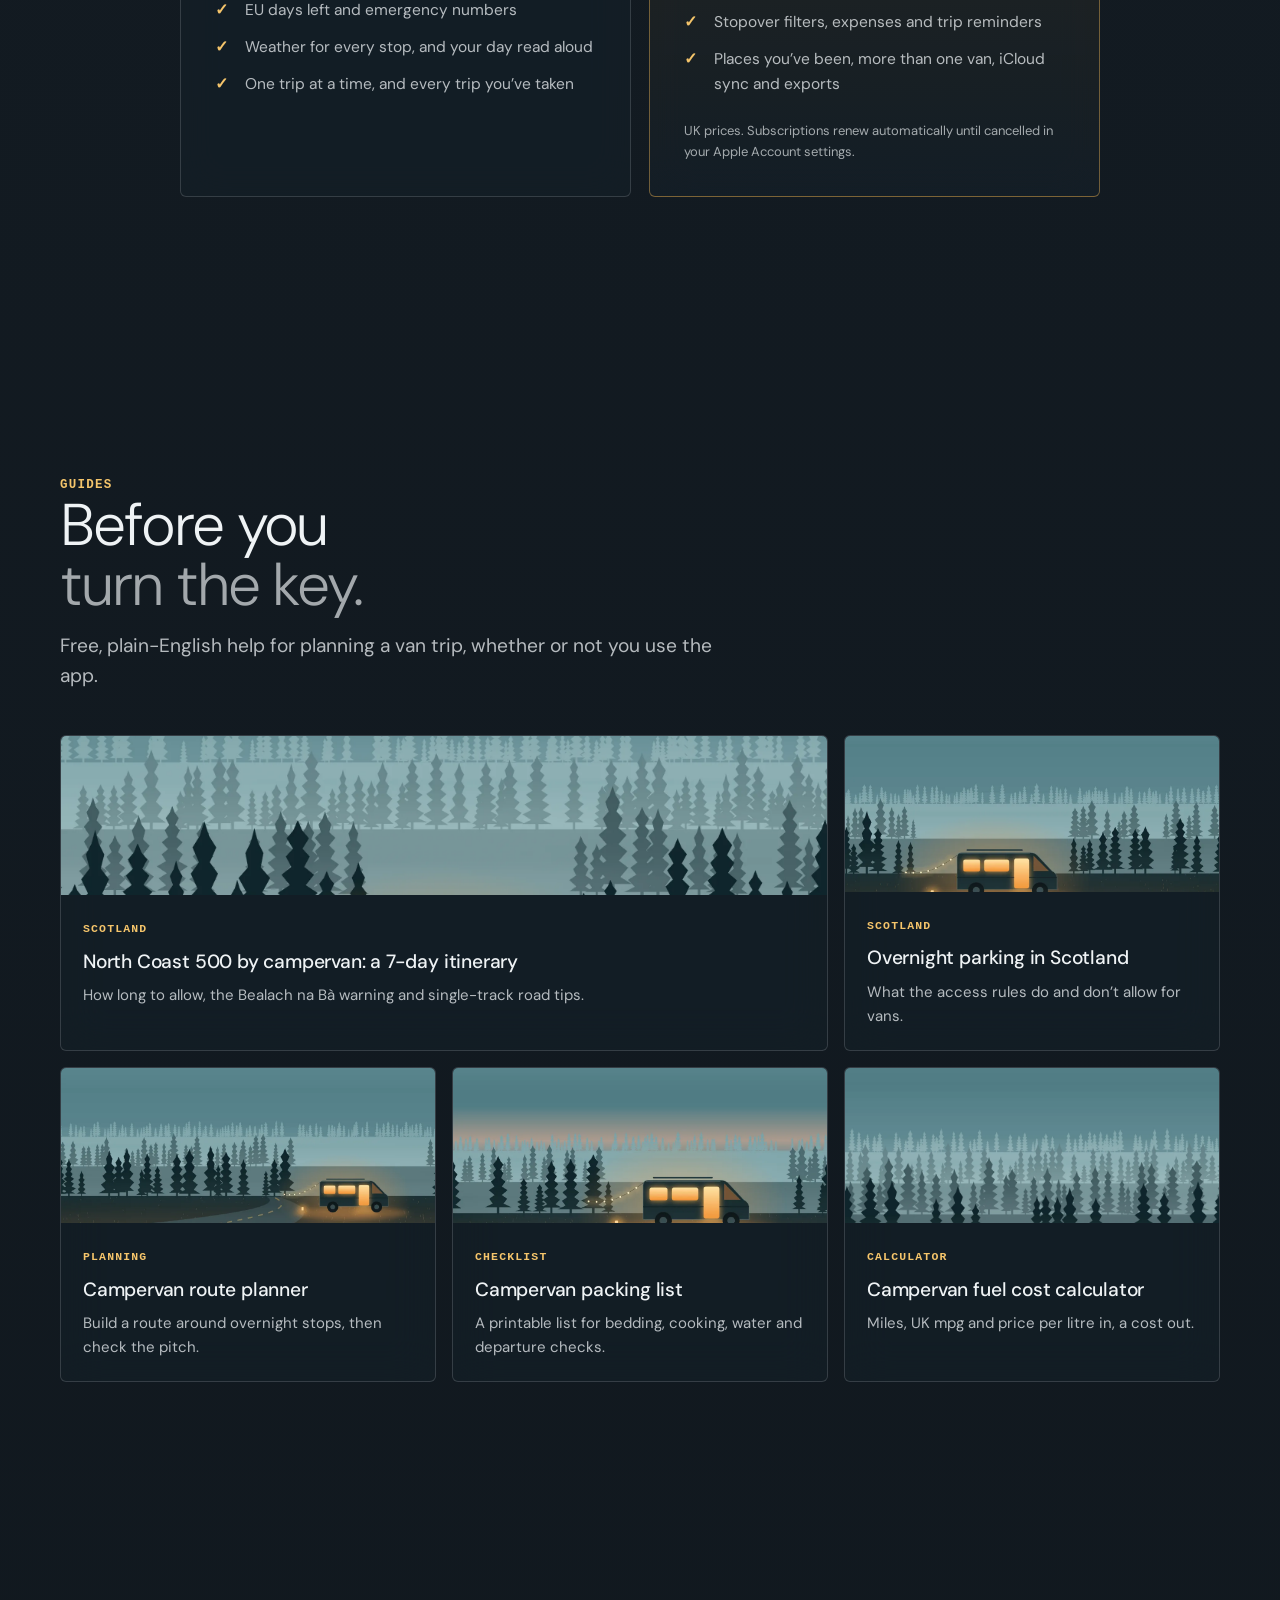
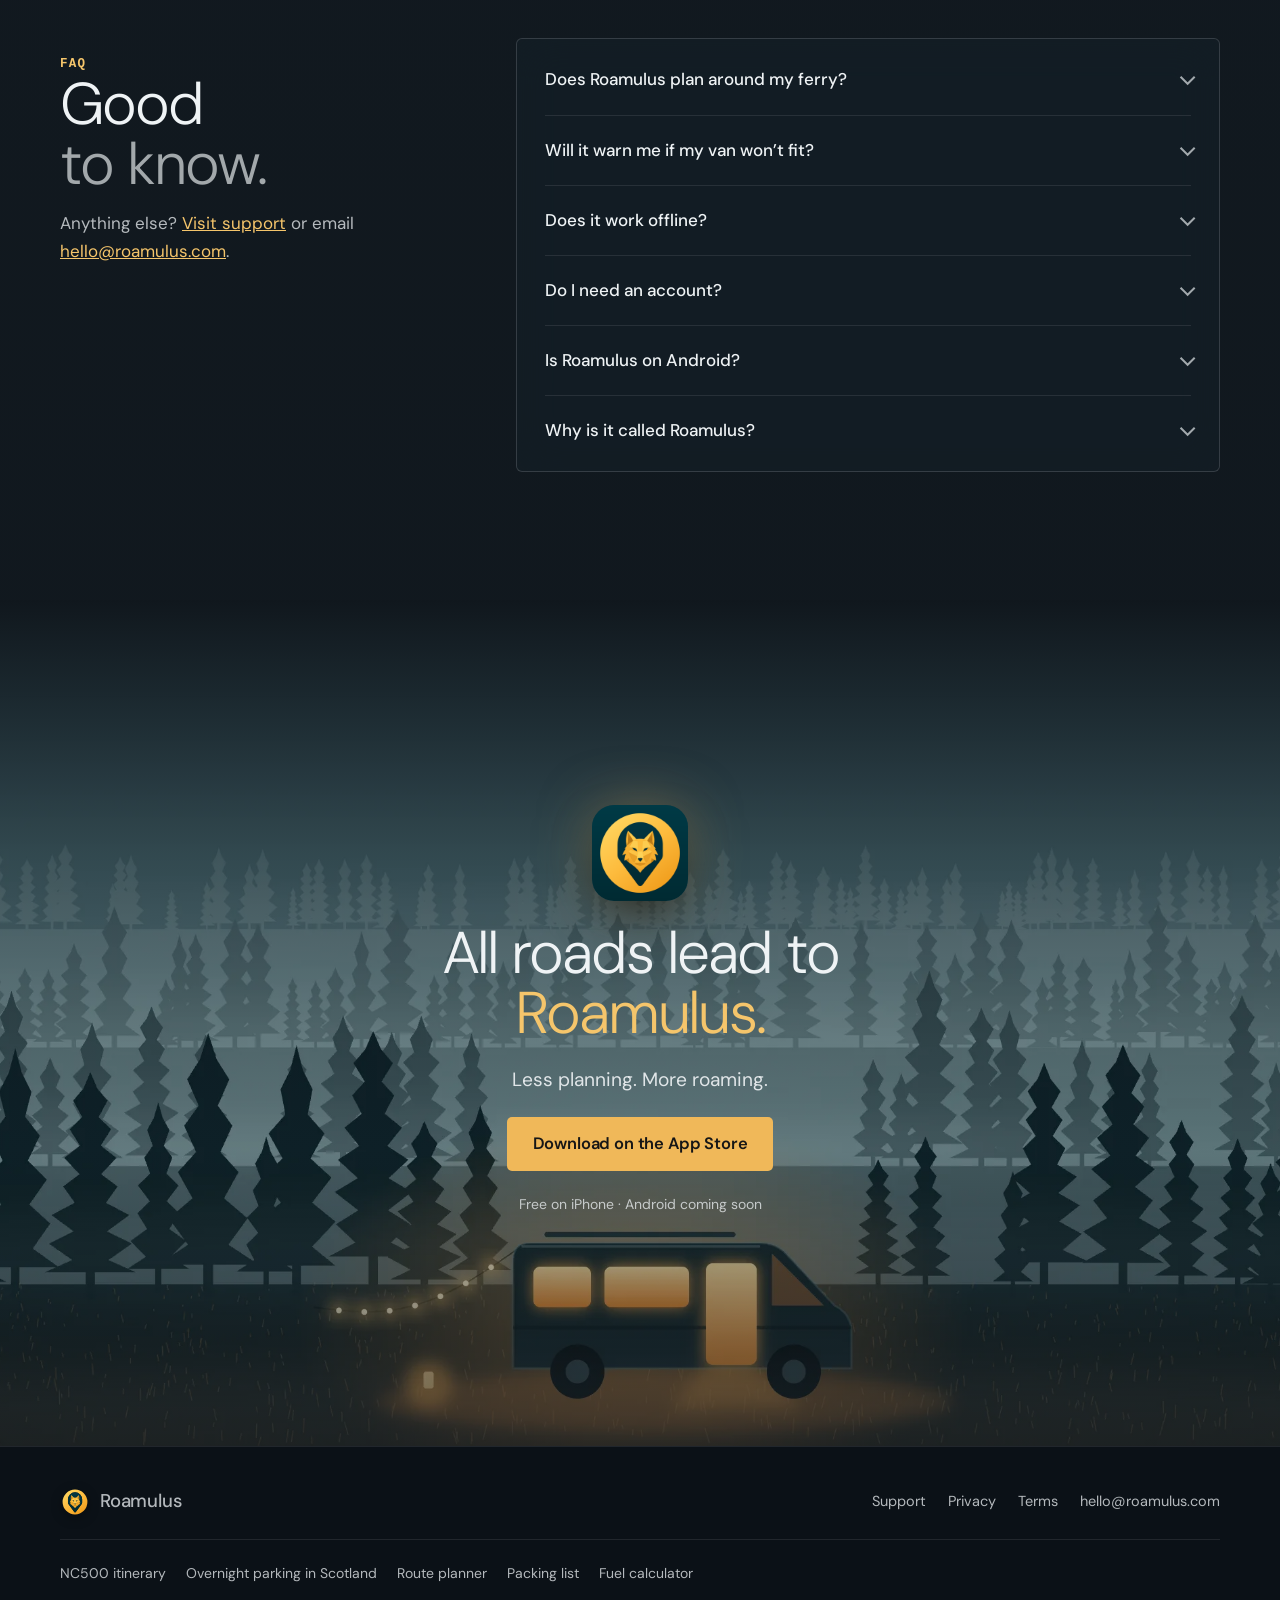
==== commit f6d2b7f3: "Reveal the Ouistreham campsite and park the van on scroll" ====
--- a/index.html
+++ b/index.html
@@ -18,8 +18,8 @@
 <link rel="apple-touch-icon" href="/assets/apple-touch-icon.png">
 <link rel="preload" href="/assets/dm.woff2" as="font" type="font/woff2" crossorigin>
 <link rel="preload" href="/assets/scene/highland-road.webp" as="image">
-<link rel="stylesheet" href="/home.css?v=8">
-<script defer src="/home.js?v=8"></script>
+<link rel="stylesheet" href="/home.css?v=9">
+<script defer src="/home.js?v=9"></script>
 <script type="application/ld+json">{"@context":"https://schema.org","@type":"SoftwareApplication","name":"Roamulus: Van Trip Planner","url":"https://roamulus.com/","operatingSystem":"iOS 17 or later","applicationCategory":"TravelApplication","downloadUrl":"https://apps.apple.com/gb/app/id6836801511","offers":{"@type":"Offer","price":0,"priceCurrency":"GBP"},"sameAs":["https://www.instagram.com/roamulusapp/","https://www.threads.com/@roamulusapp","https://www.tiktok.com/@roamulusapp","https://www.facebook.com/RoamulusApp","https://www.pinterest.com/roamulusapp/"]}</script>
 </head>
 <body>
@@ -112,6 +112,17 @@
         </div>
         <canvas class="route-map"></canvas>
         <p class="route-credit">Illustrated route · Natural Earth · © OpenStreetMap contributors</p>
+      </div>
+      <div class="flight-camp">
+        <img class="camp-landscape" src="/assets/scene/ouistreham-dusk.webp" alt="" width="1672" height="941" loading="lazy">
+        <div class="camp-vehicle">
+          <img src="/assets/scene/ouistreham-van.webp" alt="" loading="lazy">
+        </div>
+        <div class="camp-caption">
+          <p class="eyebrow">Night 1 · Ouistreham</p>
+          <p class="flight-headline">Parked for the night.</p>
+          <p>Aire Camping-Car Ouistreham</p>
+        </div>
       </div>
     </div>
   </div>
--- a/home.css
+++ b/home.css
@@ -428,7 +428,7 @@
 }
 
 .screen-flight { display: none; }
-.is-journey .app-sequence::after { content: ""; display: block; height: clamp(1560px, 236svh, 2340px); }
+.is-journey .app-sequence::after { content: ""; display: block; height: clamp(2010px, 311svh, 3020px); }
 .is-journey .app-intro { position: sticky; top: var(--intro-pin, 0px); }
 .is-journey .app-intro-grid { min-height: 100svh; }
 .is-journey .screen-flight {
@@ -585,3 +585,63 @@
 @media (max-width: 760px) {
   .route-heading { min-height: 112px; }
 }
+
+.flight-camp {
+  position: absolute;
+  z-index: 3;
+  inset: 0;
+  isolation: isolate;
+  overflow: hidden;
+  background: #152229;
+  opacity: clamp(0, var(--camp-reveal, 0) * 12, 1);
+  clip-path: circle(calc(var(--camp-reveal, 0) * 115vmax) at 50% var(--pin-y, 55%));
+}
+.camp-landscape {
+  position: absolute;
+  width: 100%;
+  height: 100%;
+  object-fit: cover;
+  object-position: 50% 56%;
+  transform: scale(calc(1.09 - var(--parking, 0) * .09));
+}
+.flight-camp::after {
+  content: '';
+  position: absolute;
+  inset: 0;
+  background: linear-gradient(0deg, #10171df5, #10171d9c 18%, transparent 44%, transparent 87%, #10171d55);
+  pointer-events: none;
+}
+.camp-vehicle {
+  position: absolute;
+  left: calc(-22% + var(--parking, 0) * 76%);
+  top: calc(86% - var(--parking, 0) * 12%);
+  width: clamp(250px, 35vw, 620px);
+  transform: translate(-50%, -100%) scale(calc(1.16 - var(--parking, 0) * .24));
+  transform-origin: center bottom;
+}
+.camp-vehicle::before {
+  content: '';
+  position: absolute;
+  z-index: -1;
+  inset: auto 6% 0;
+  height: 12%;
+  border-radius: 50%;
+  background: #060b10b0;
+  filter: blur(6px);
+}
+.camp-vehicle img { position: relative; width: 100%; }
+.camp-caption {
+  position: absolute;
+  z-index: 1;
+  inset: auto var(--gutter) max(5%, 28px);
+  width: min(1040px, 100% - 2 * var(--gutter));
+  margin-inline: auto;
+  opacity: var(--camp-caption, 0);
+  transform: translateY(calc((1 - var(--camp-caption, 0)) * 15px));
+}
+.camp-caption .flight-headline { max-width: none; font-size: clamp(2.25rem, 5.1vw, 4.8rem); margin-block: 7px 9px; }
+.camp-caption > :last-child { color: var(--text-2); }
+@media (max-width: 760px) {
+  .camp-vehicle { left: calc(-36% + var(--parking, 0) * 88%); top: calc(77% - var(--parking, 0) * 9%); width: min(72vw, 360px); }
+  .camp-landscape { object-position: 51% 55%; }
+}
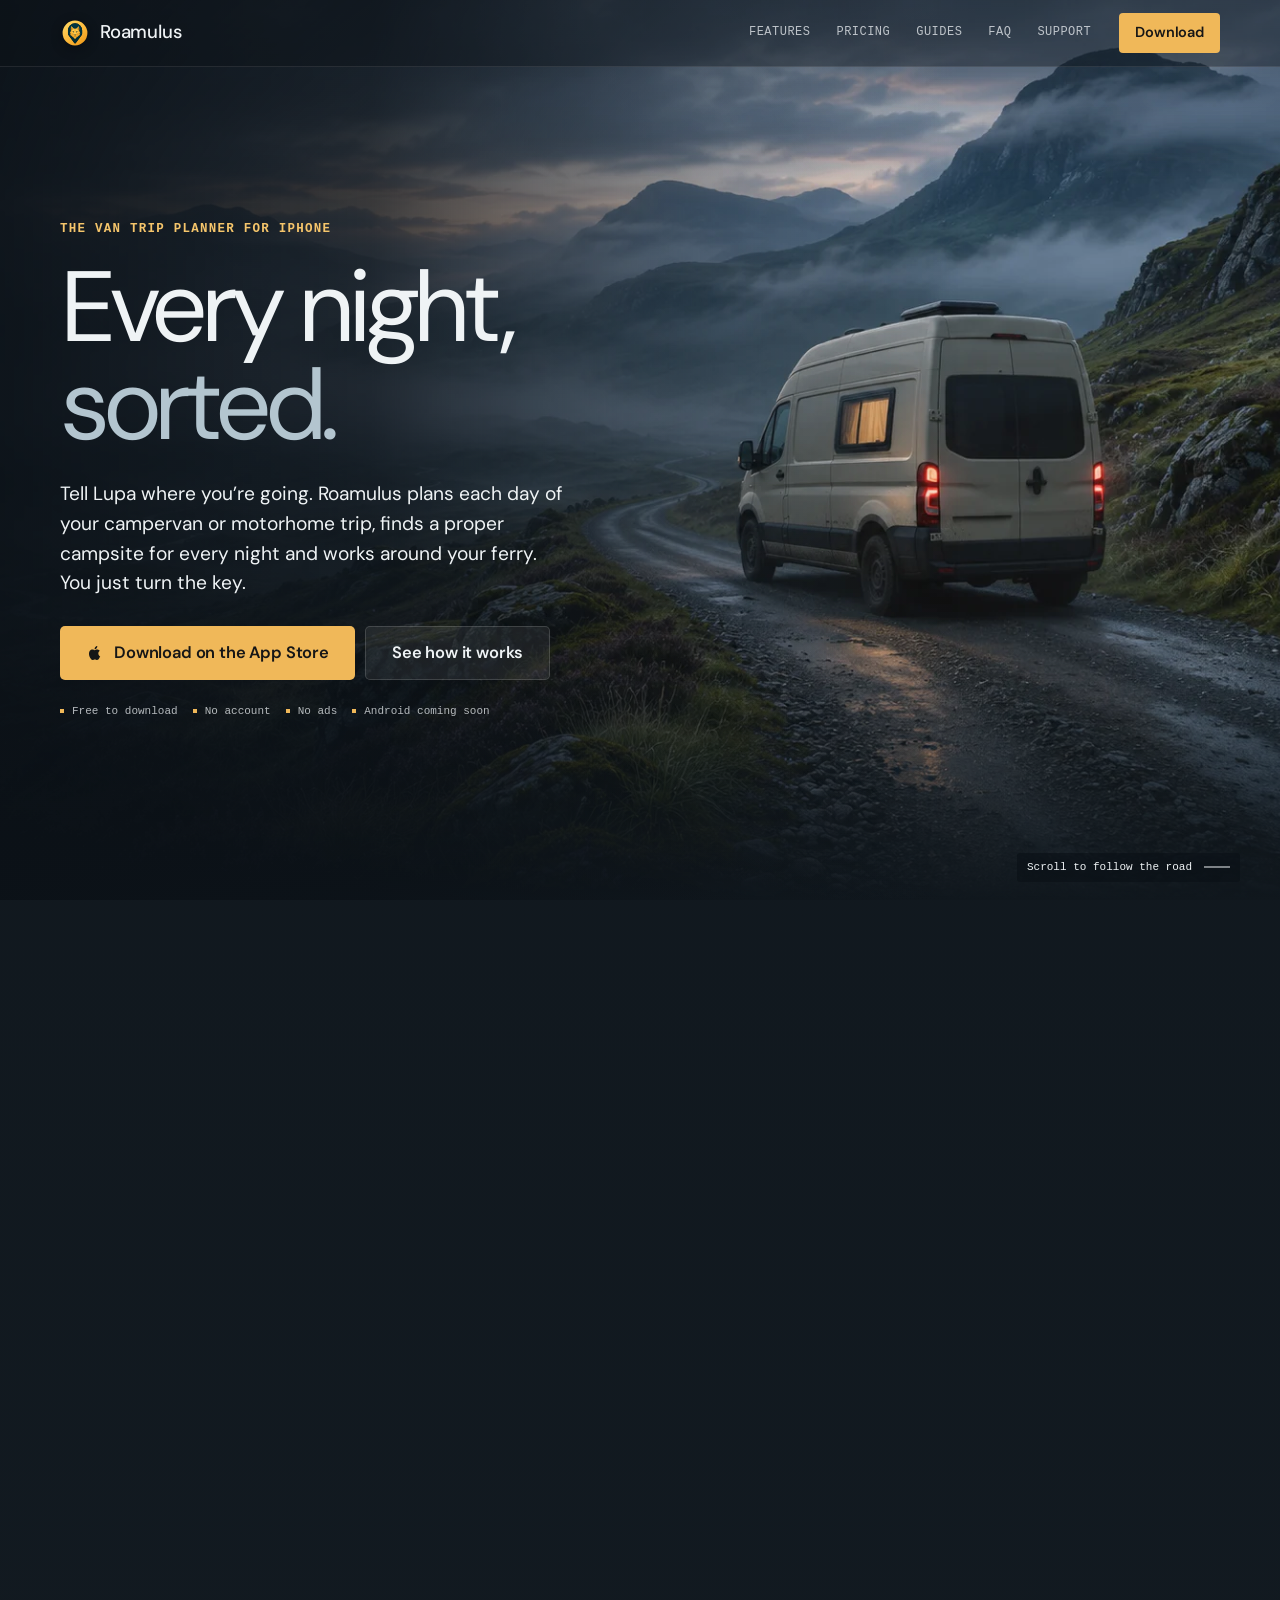
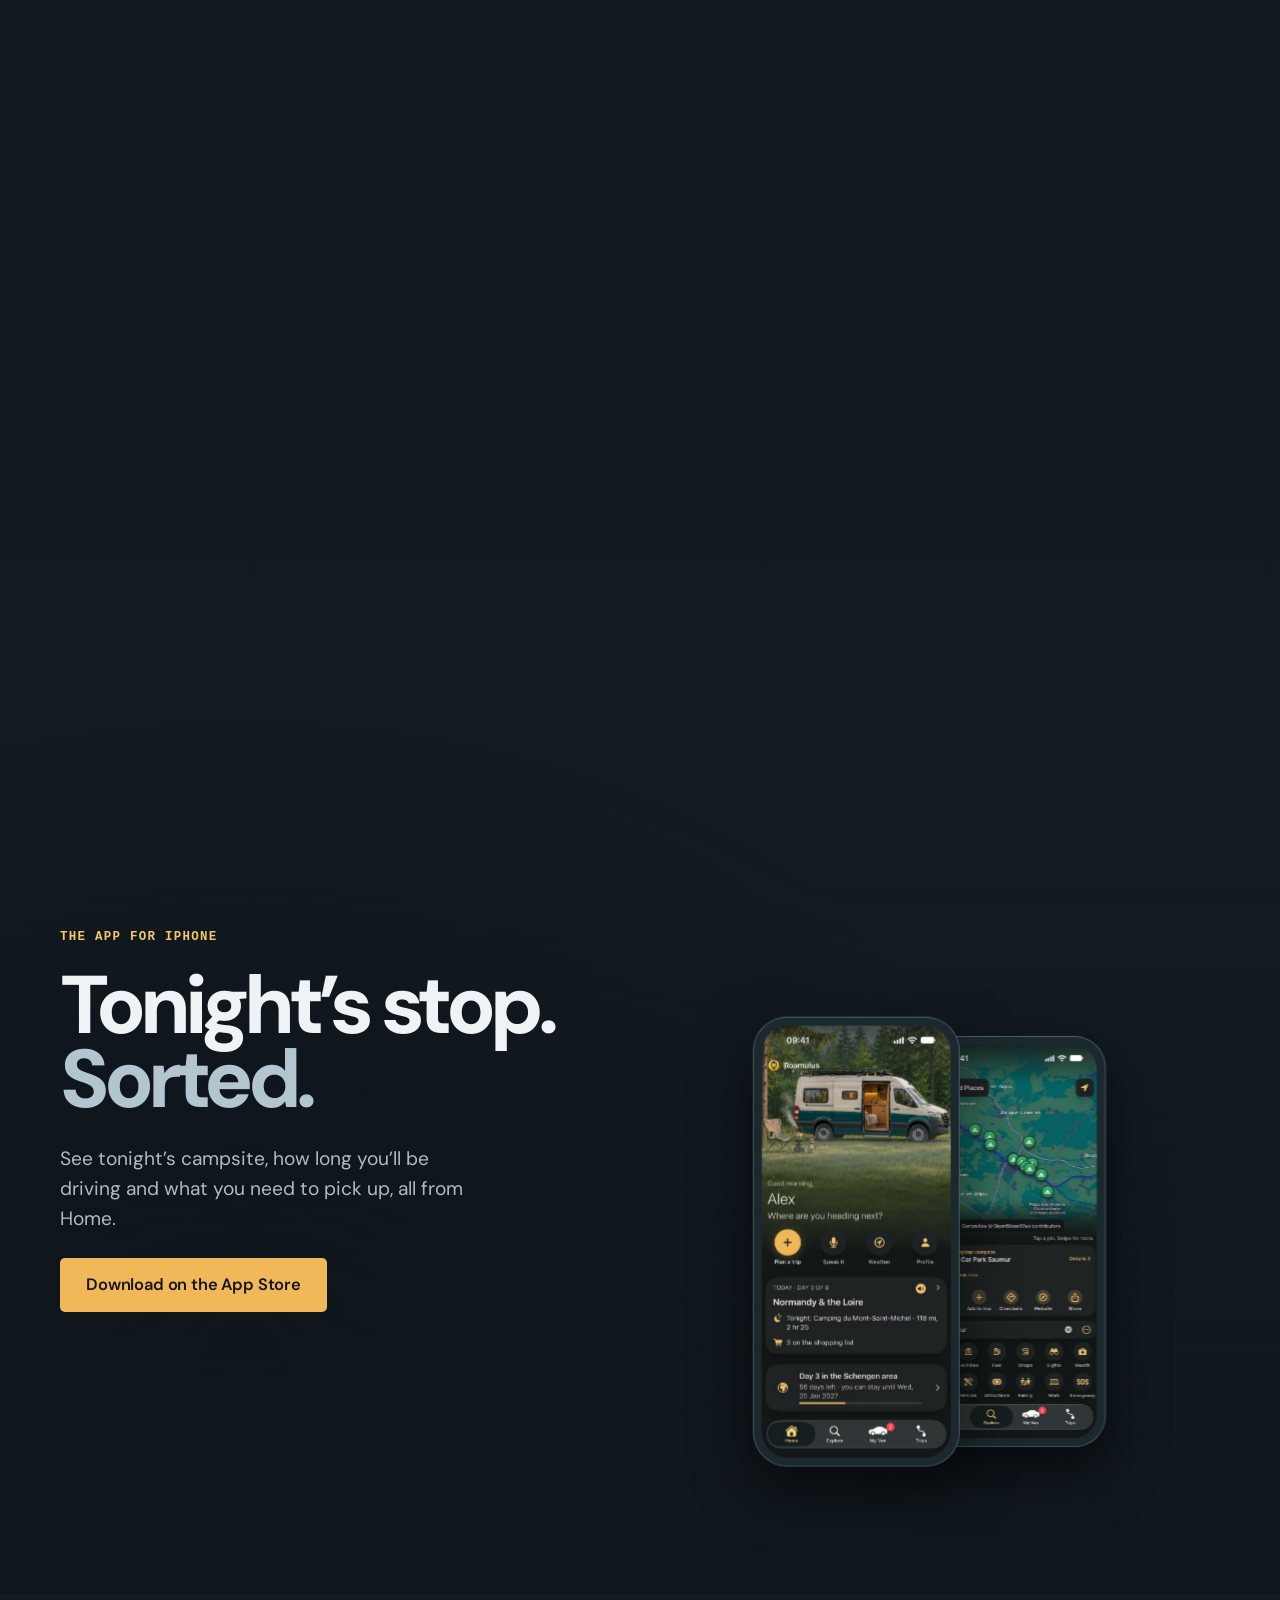
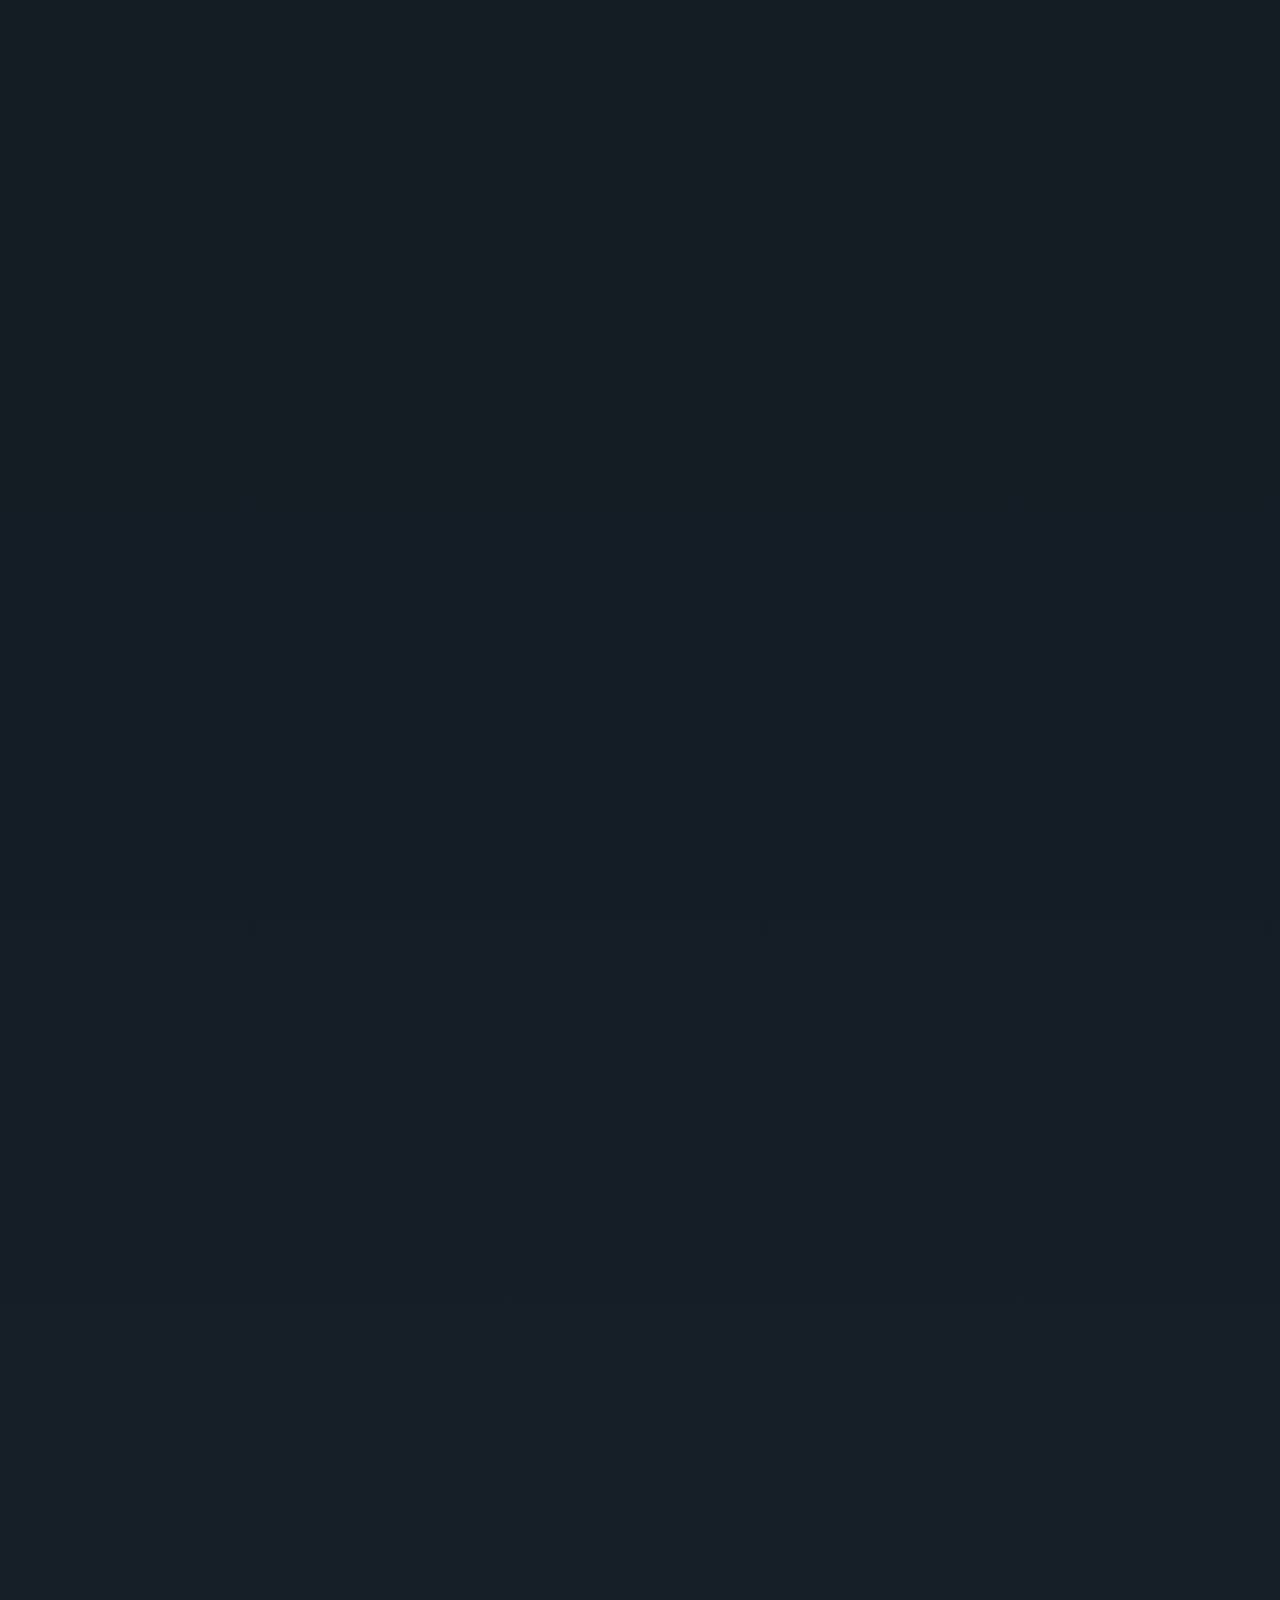
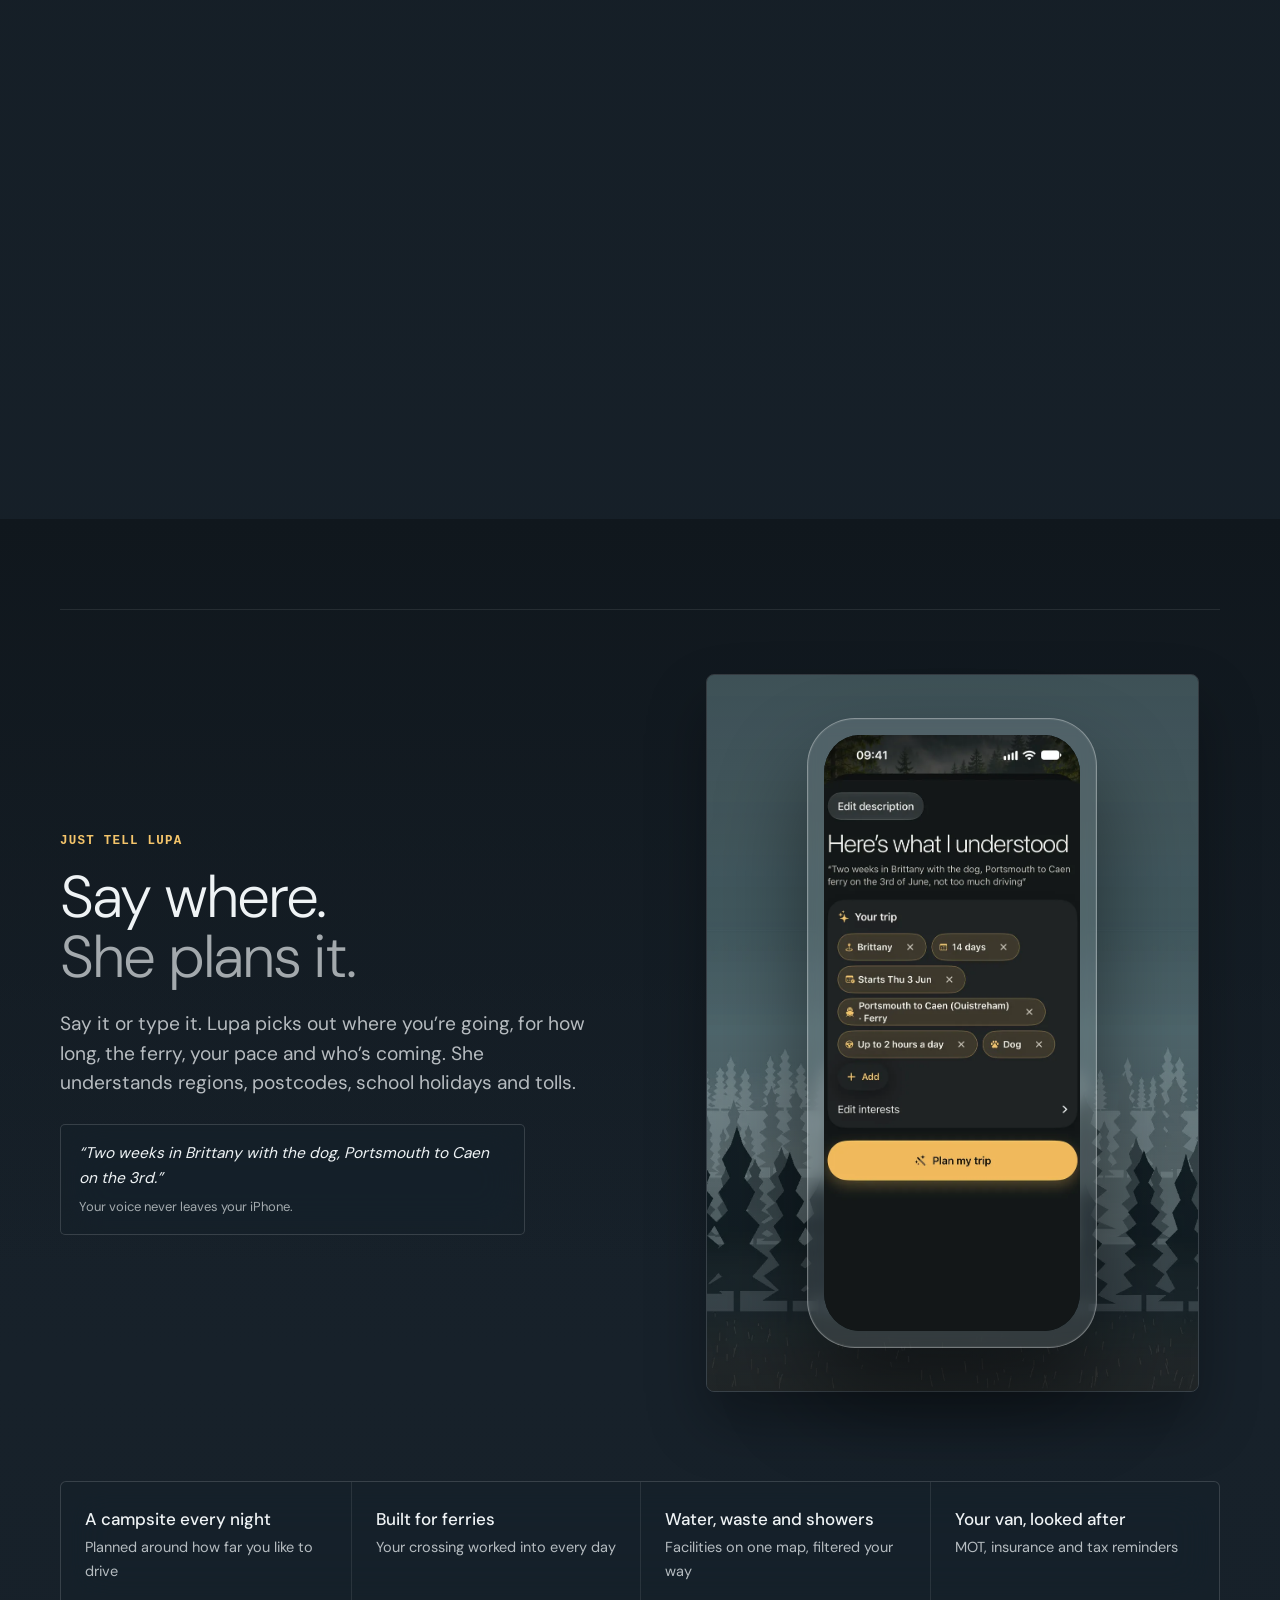
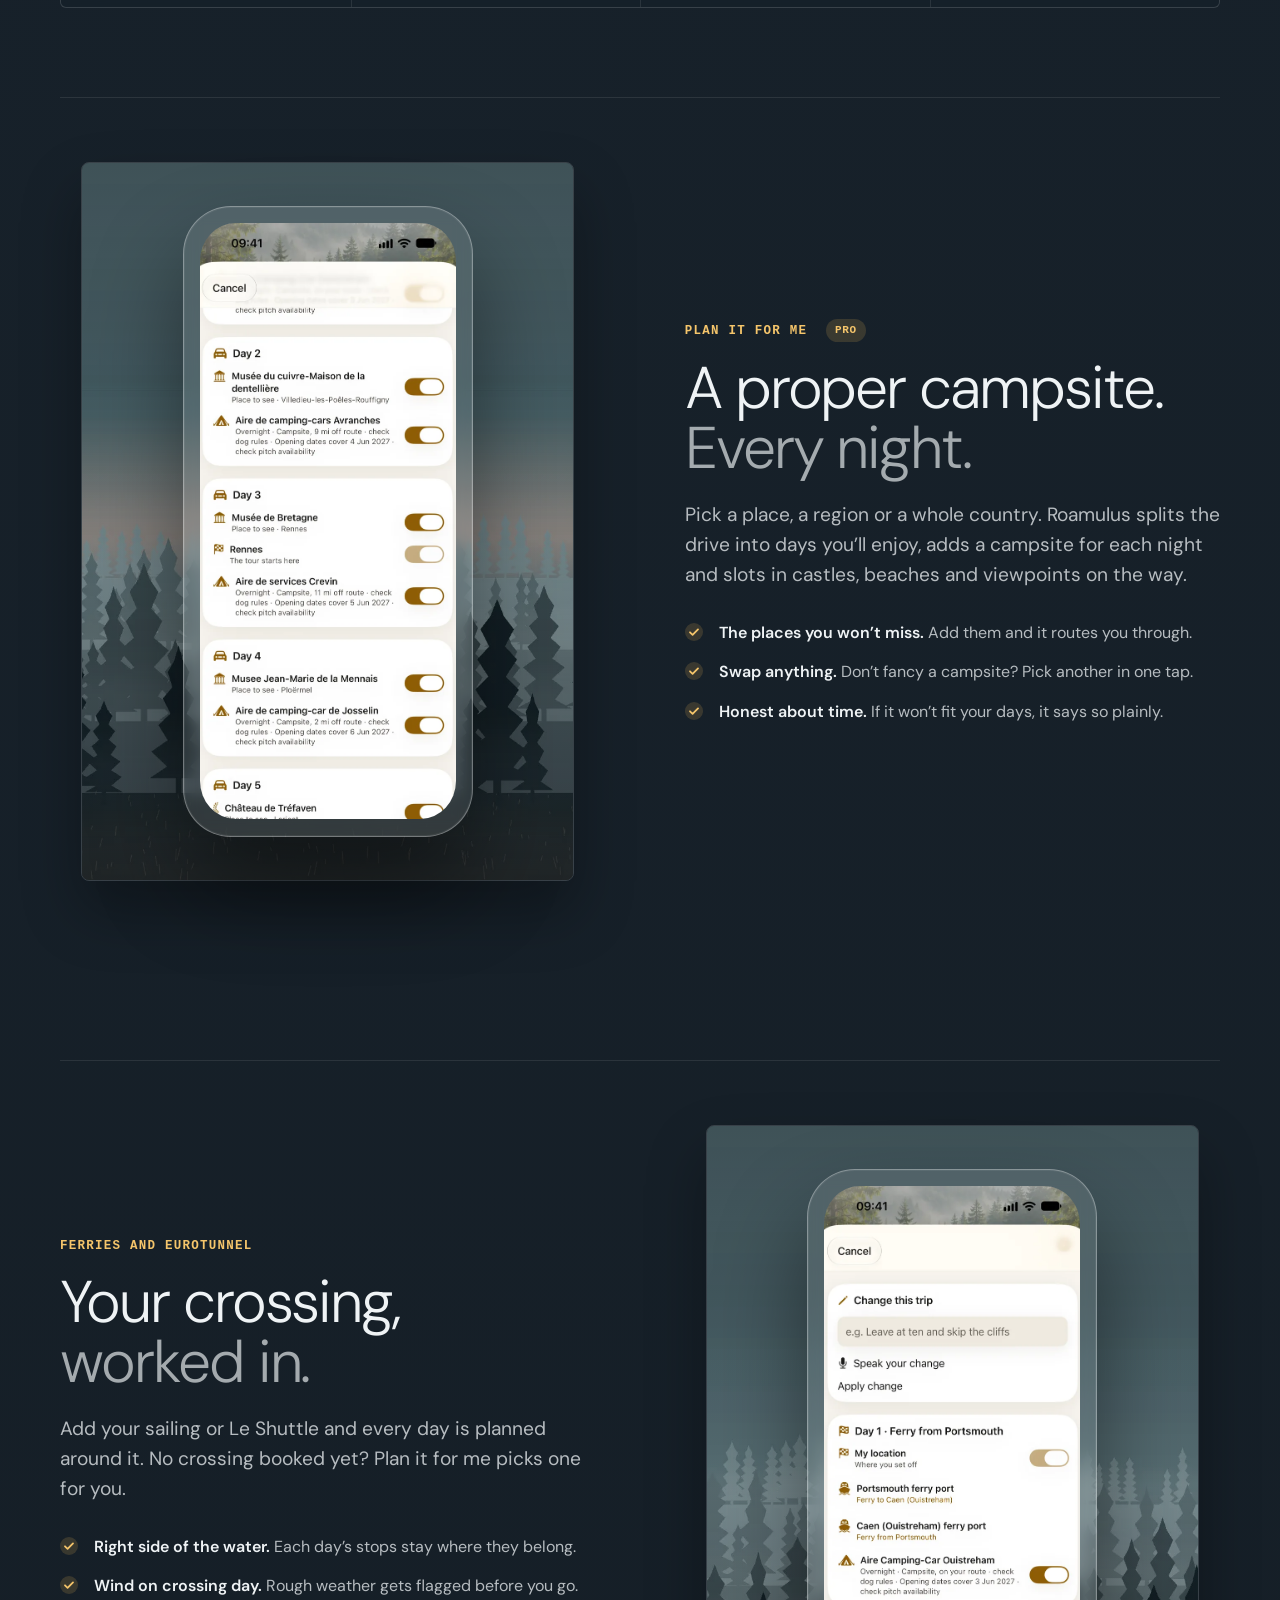
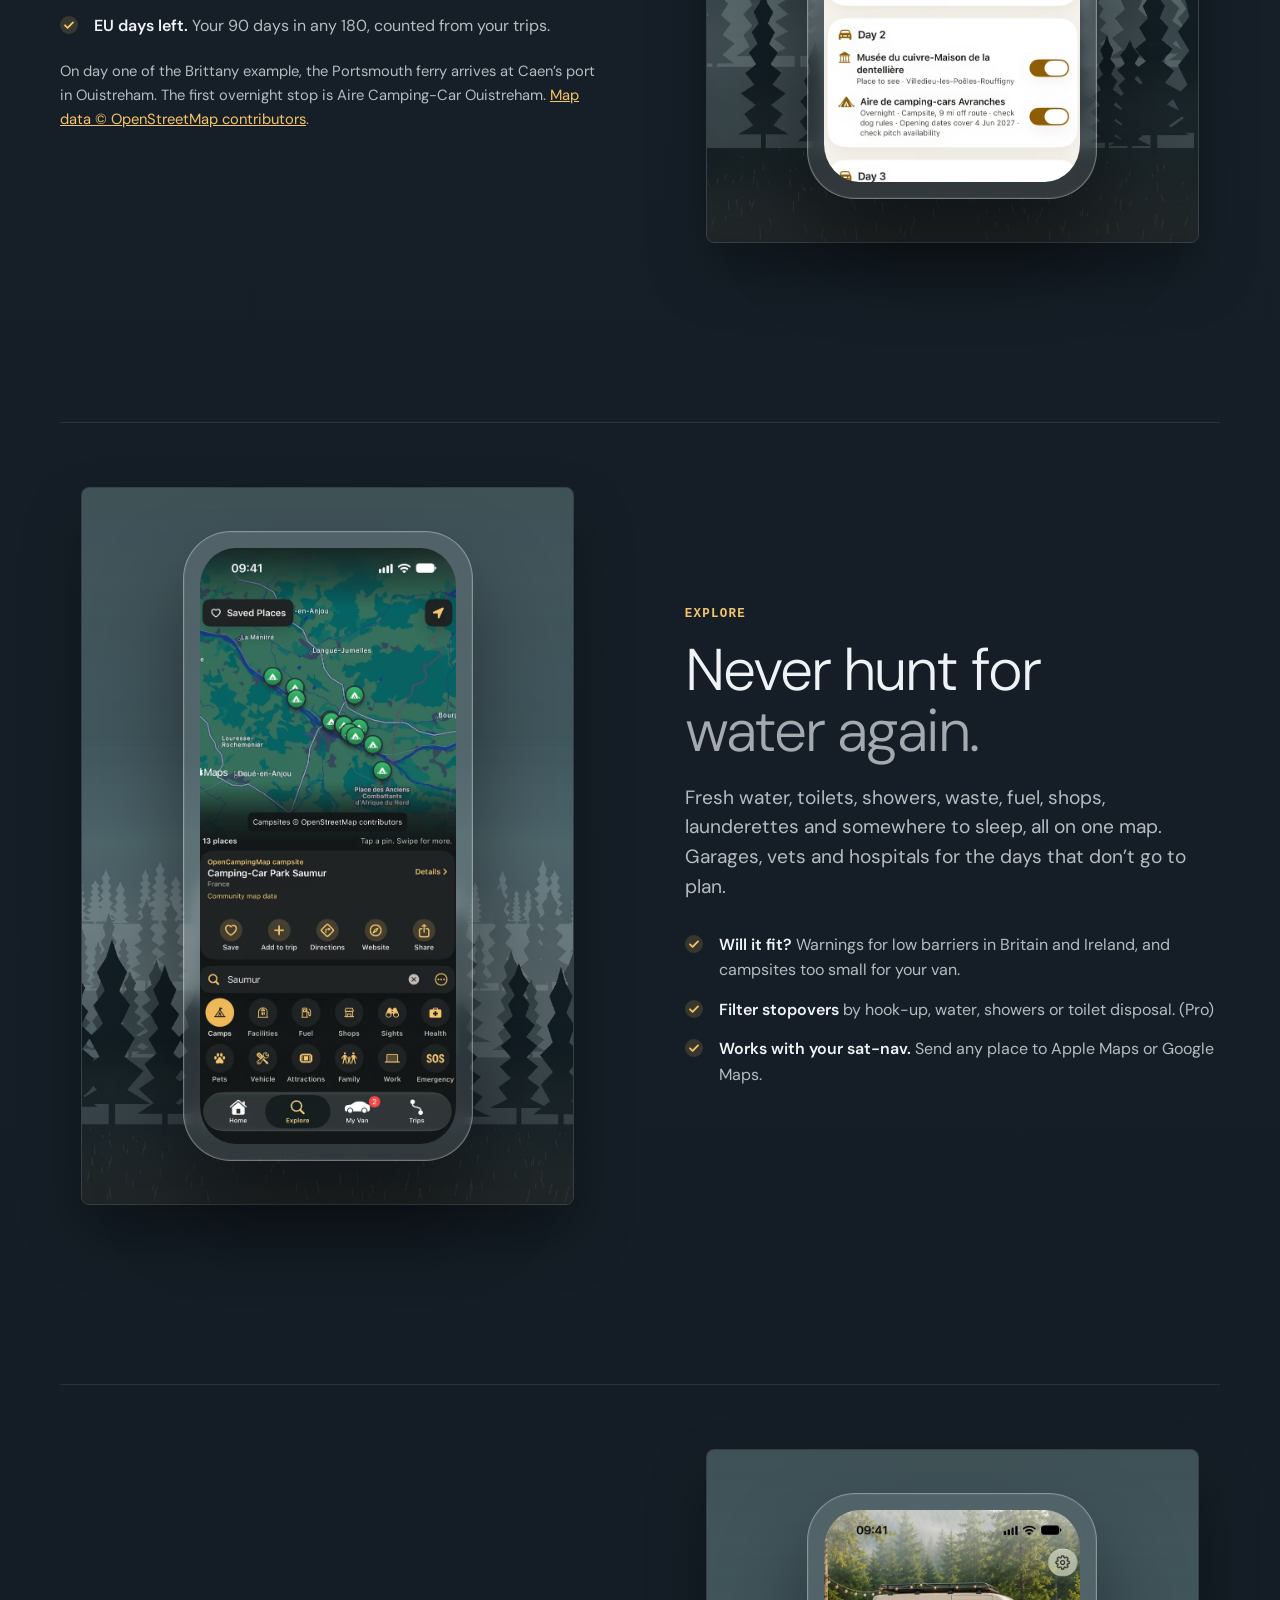
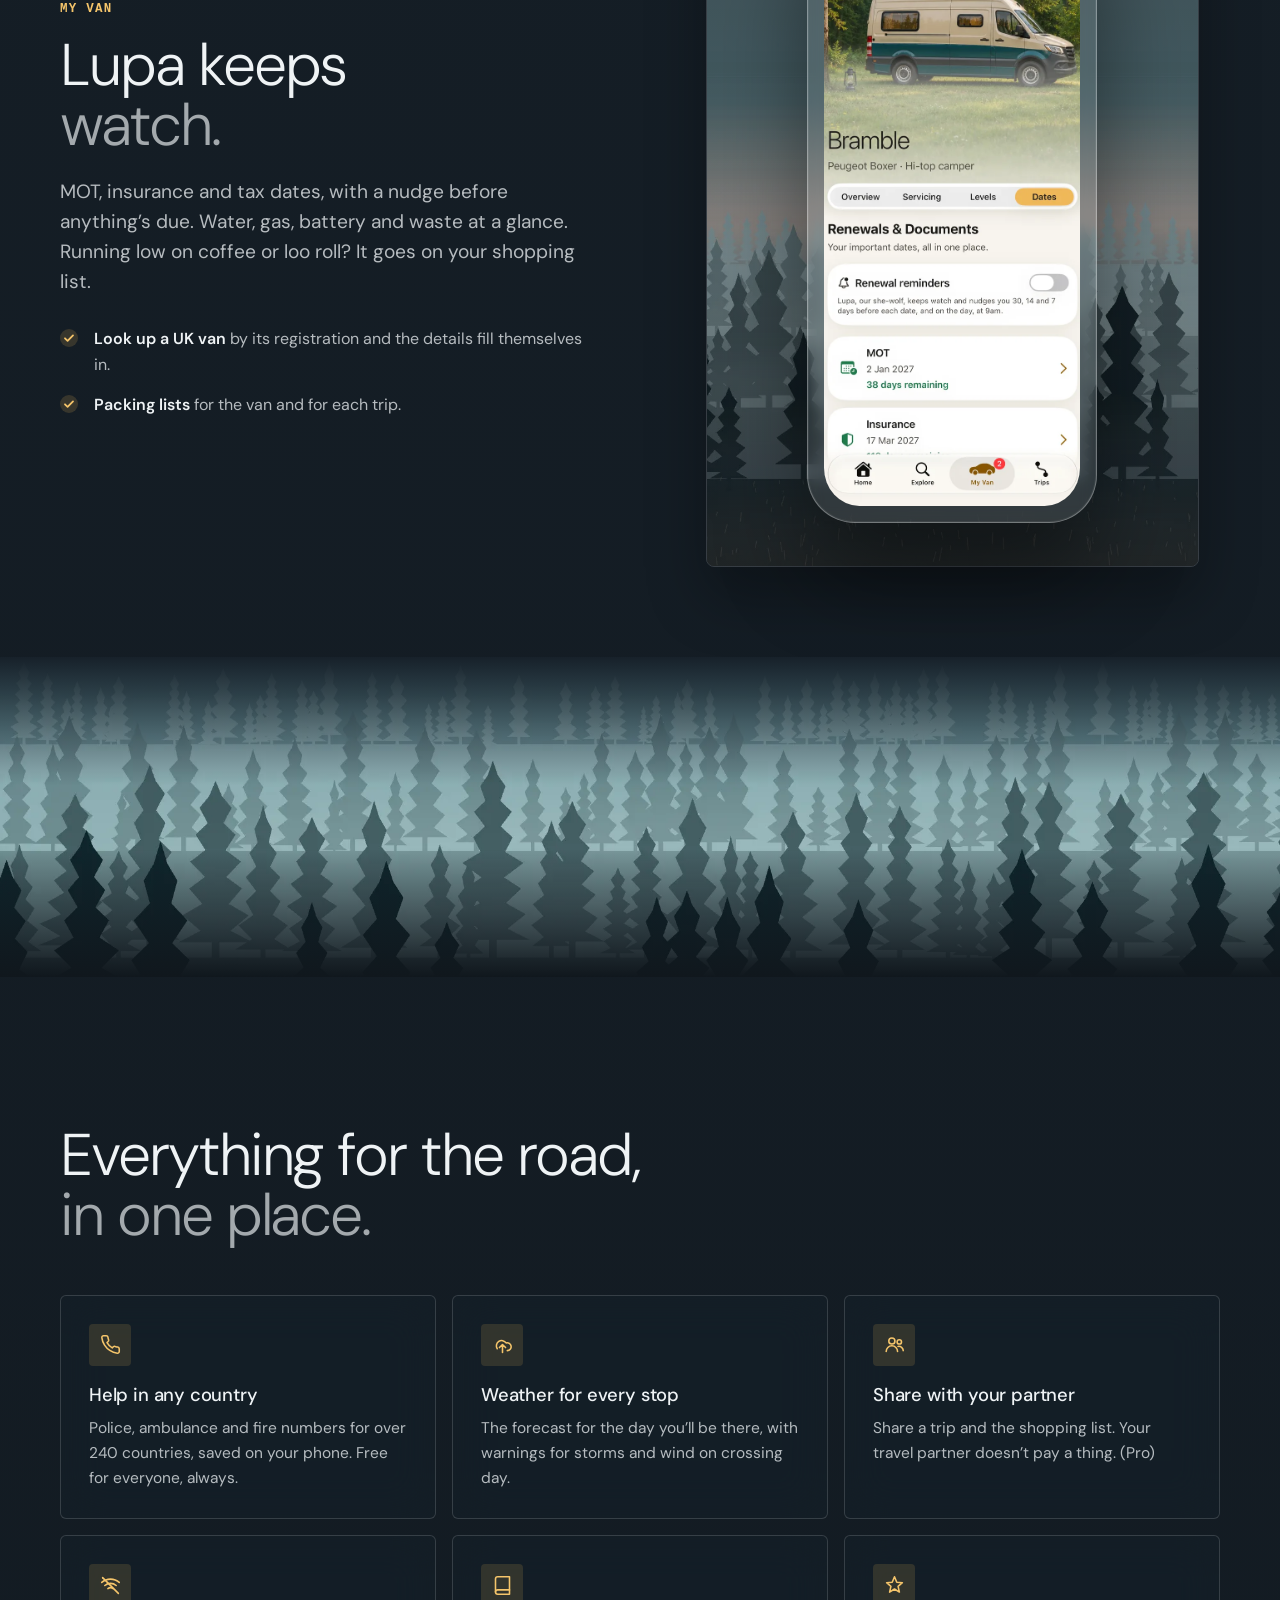
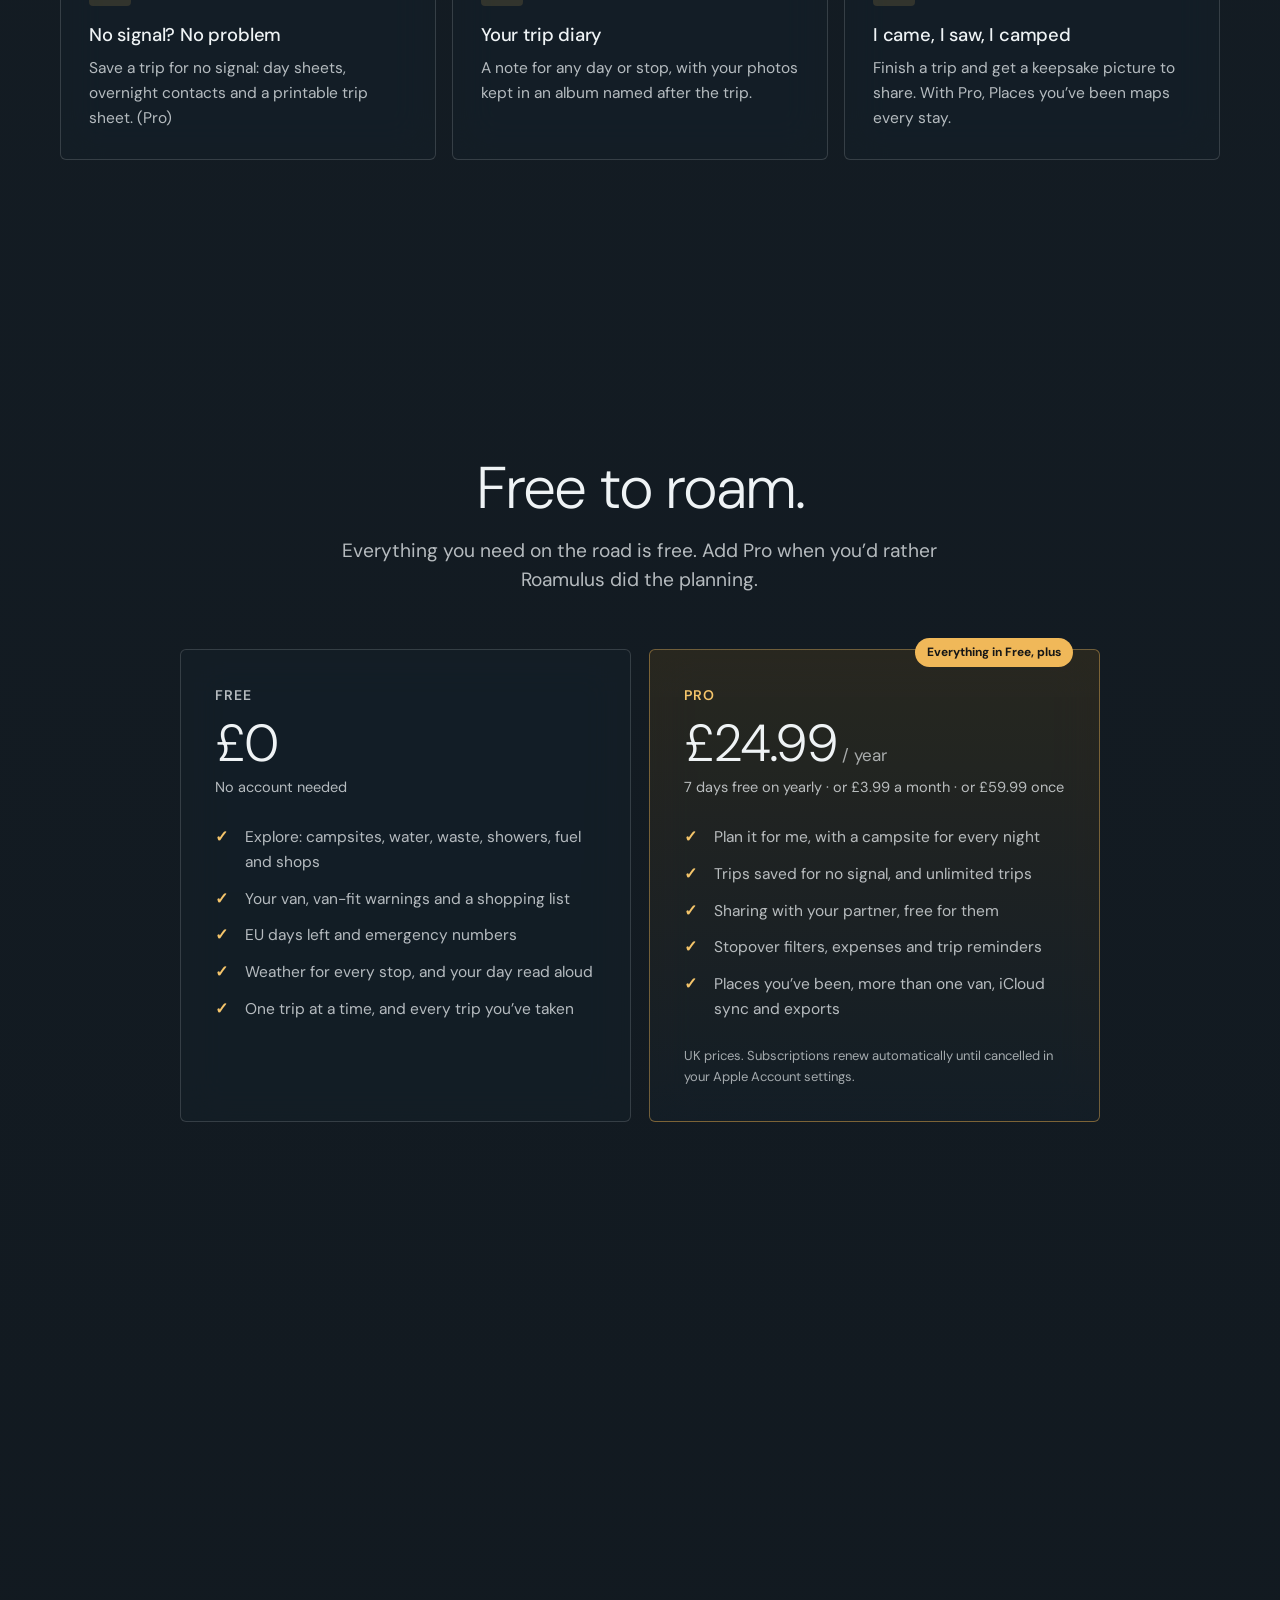
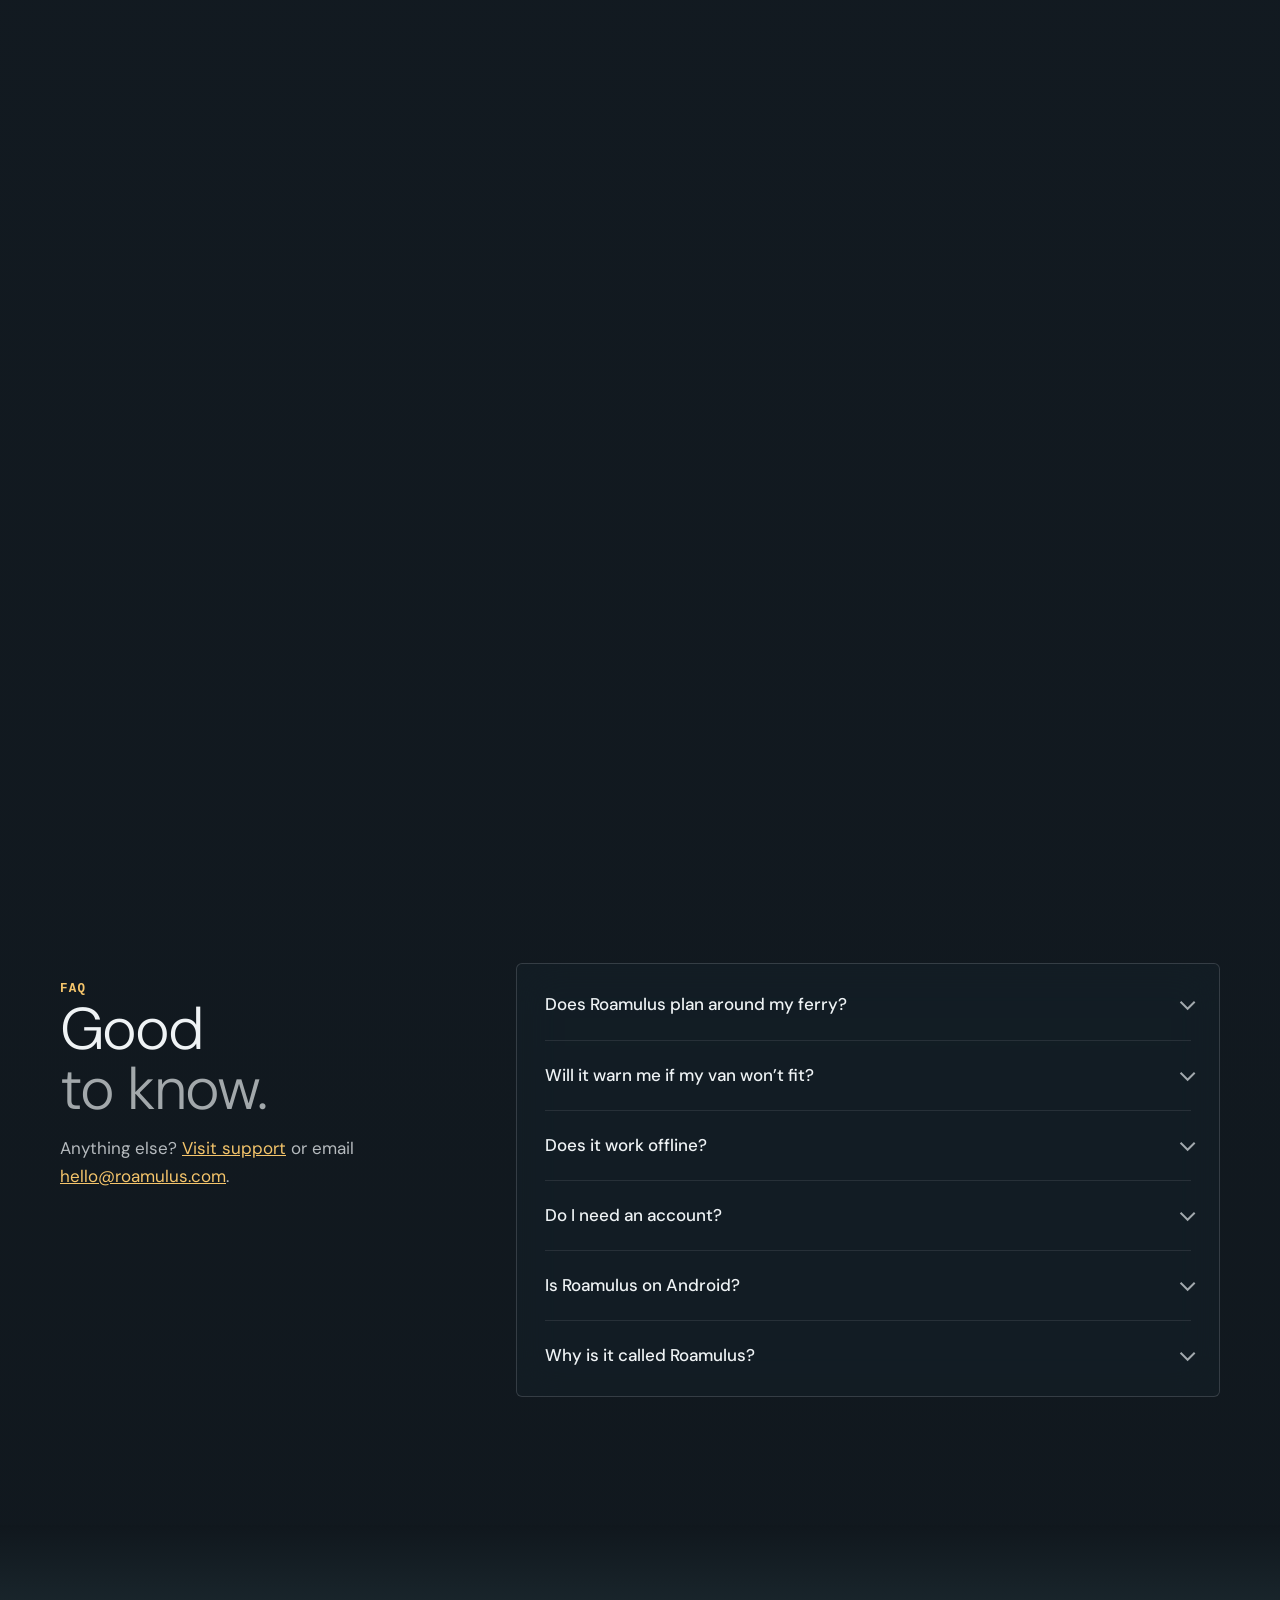
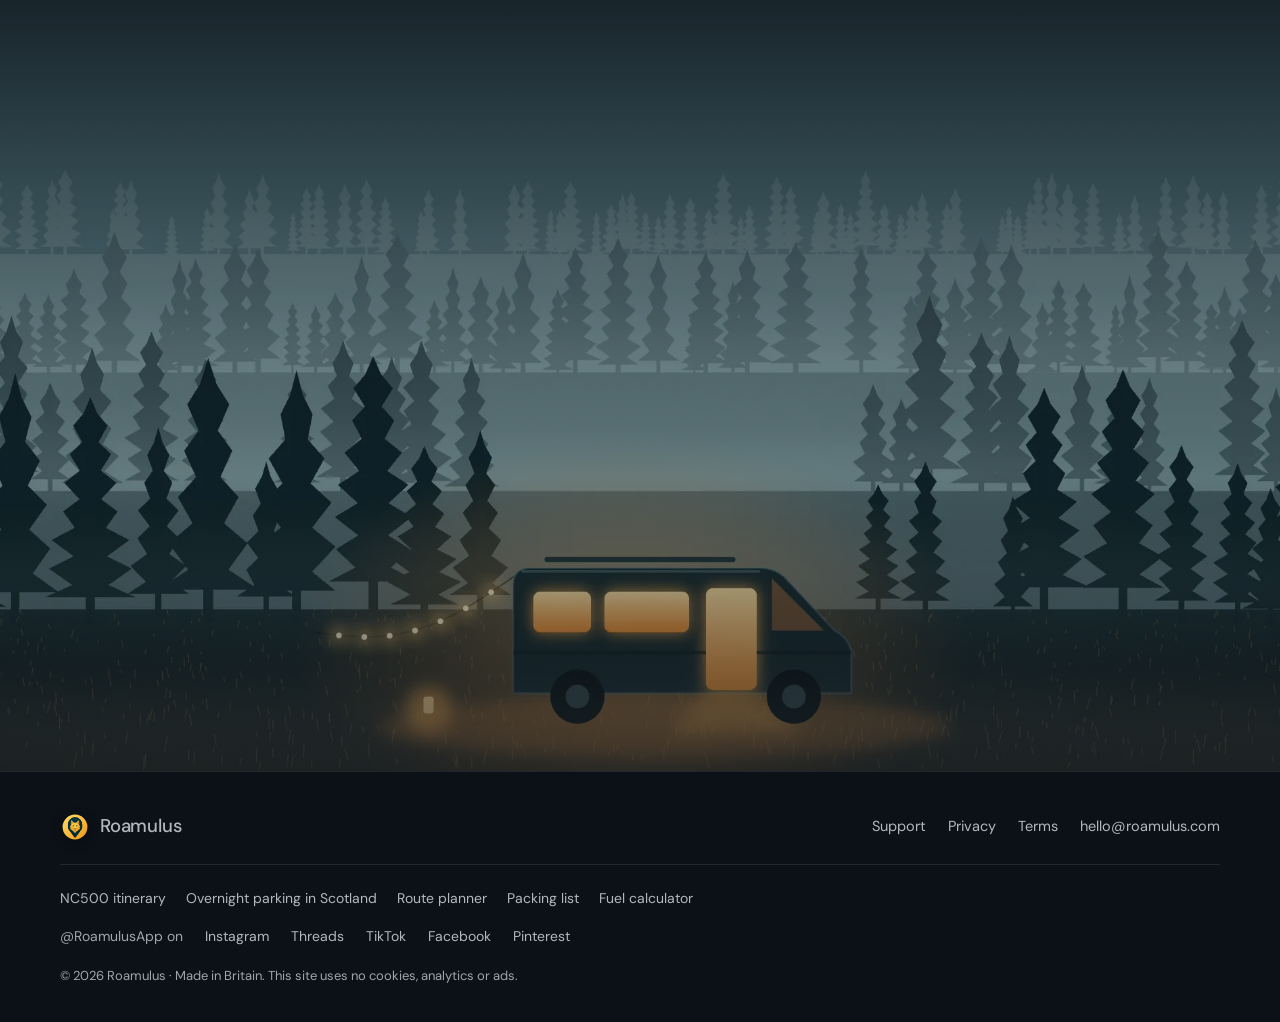
==== commit 4b621353: "Revert "Reveal the Ouistreham campsite and park the van on scroll" This reverts commit f6d2b7f3aca12" ====
--- a/index.html
+++ b/index.html
@@ -18,8 +18,8 @@
 <link rel="apple-touch-icon" href="/assets/apple-touch-icon.png">
 <link rel="preload" href="/assets/dm.woff2" as="font" type="font/woff2" crossorigin>
 <link rel="preload" href="/assets/scene/highland-road.webp" as="image">
-<link rel="stylesheet" href="/home.css?v=9">
-<script defer src="/home.js?v=9"></script>
+<link rel="stylesheet" href="/home.css?v=8">
+<script defer src="/home.js?v=8"></script>
 <script type="application/ld+json">{"@context":"https://schema.org","@type":"SoftwareApplication","name":"Roamulus: Van Trip Planner","url":"https://roamulus.com/","operatingSystem":"iOS 17 or later","applicationCategory":"TravelApplication","downloadUrl":"https://apps.apple.com/gb/app/id6836801511","offers":{"@type":"Offer","price":0,"priceCurrency":"GBP"},"sameAs":["https://www.instagram.com/roamulusapp/","https://www.threads.com/@roamulusapp","https://www.tiktok.com/@roamulusapp","https://www.facebook.com/RoamulusApp","https://www.pinterest.com/roamulusapp/"]}</script>
 </head>
 <body>
@@ -112,17 +112,6 @@
         </div>
         <canvas class="route-map"></canvas>
         <p class="route-credit">Illustrated route · Natural Earth · © OpenStreetMap contributors</p>
-      </div>
-      <div class="flight-camp">
-        <img class="camp-landscape" src="/assets/scene/ouistreham-dusk.webp" alt="" width="1672" height="941" loading="lazy">
-        <div class="camp-vehicle">
-          <img src="/assets/scene/ouistreham-van.webp" alt="" loading="lazy">
-        </div>
-        <div class="camp-caption">
-          <p class="eyebrow">Night 1 · Ouistreham</p>
-          <p class="flight-headline">Parked for the night.</p>
-          <p>Aire Camping-Car Ouistreham</p>
-        </div>
       </div>
     </div>
   </div>
--- a/home.css
+++ b/home.css
@@ -428,7 +428,7 @@
 }
 
 .screen-flight { display: none; }
-.is-journey .app-sequence::after { content: ""; display: block; height: clamp(2010px, 311svh, 3020px); }
+.is-journey .app-sequence::after { content: ""; display: block; height: clamp(1560px, 236svh, 2340px); }
 .is-journey .app-intro { position: sticky; top: var(--intro-pin, 0px); }
 .is-journey .app-intro-grid { min-height: 100svh; }
 .is-journey .screen-flight {
@@ -585,63 +585,3 @@
 @media (max-width: 760px) {
   .route-heading { min-height: 112px; }
 }
-
-.flight-camp {
-  position: absolute;
-  z-index: 3;
-  inset: 0;
-  isolation: isolate;
-  overflow: hidden;
-  background: #152229;
-  opacity: clamp(0, var(--camp-reveal, 0) * 12, 1);
-  clip-path: circle(calc(var(--camp-reveal, 0) * 115vmax) at 50% var(--pin-y, 55%));
-}
-.camp-landscape {
-  position: absolute;
-  width: 100%;
-  height: 100%;
-  object-fit: cover;
-  object-position: 50% 56%;
-  transform: scale(calc(1.09 - var(--parking, 0) * .09));
-}
-.flight-camp::after {
-  content: '';
-  position: absolute;
-  inset: 0;
-  background: linear-gradient(0deg, #10171df5, #10171d9c 18%, transparent 44%, transparent 87%, #10171d55);
-  pointer-events: none;
-}
-.camp-vehicle {
-  position: absolute;
-  left: calc(-22% + var(--parking, 0) * 76%);
-  top: calc(86% - var(--parking, 0) * 12%);
-  width: clamp(250px, 35vw, 620px);
-  transform: translate(-50%, -100%) scale(calc(1.16 - var(--parking, 0) * .24));
-  transform-origin: center bottom;
-}
-.camp-vehicle::before {
-  content: '';
-  position: absolute;
-  z-index: -1;
-  inset: auto 6% 0;
-  height: 12%;
-  border-radius: 50%;
-  background: #060b10b0;
-  filter: blur(6px);
-}
-.camp-vehicle img { position: relative; width: 100%; }
-.camp-caption {
-  position: absolute;
-  z-index: 1;
-  inset: auto var(--gutter) max(5%, 28px);
-  width: min(1040px, 100% - 2 * var(--gutter));
-  margin-inline: auto;
-  opacity: var(--camp-caption, 0);
-  transform: translateY(calc((1 - var(--camp-caption, 0)) * 15px));
-}
-.camp-caption .flight-headline { max-width: none; font-size: clamp(2.25rem, 5.1vw, 4.8rem); margin-block: 7px 9px; }
-.camp-caption > :last-child { color: var(--text-2); }
-@media (max-width: 760px) {
-  .camp-vehicle { left: calc(-36% + var(--parking, 0) * 88%); top: calc(77% - var(--parking, 0) * 9%); width: min(72vw, 360px); }
-  .camp-landscape { object-position: 51% 55%; }
-}
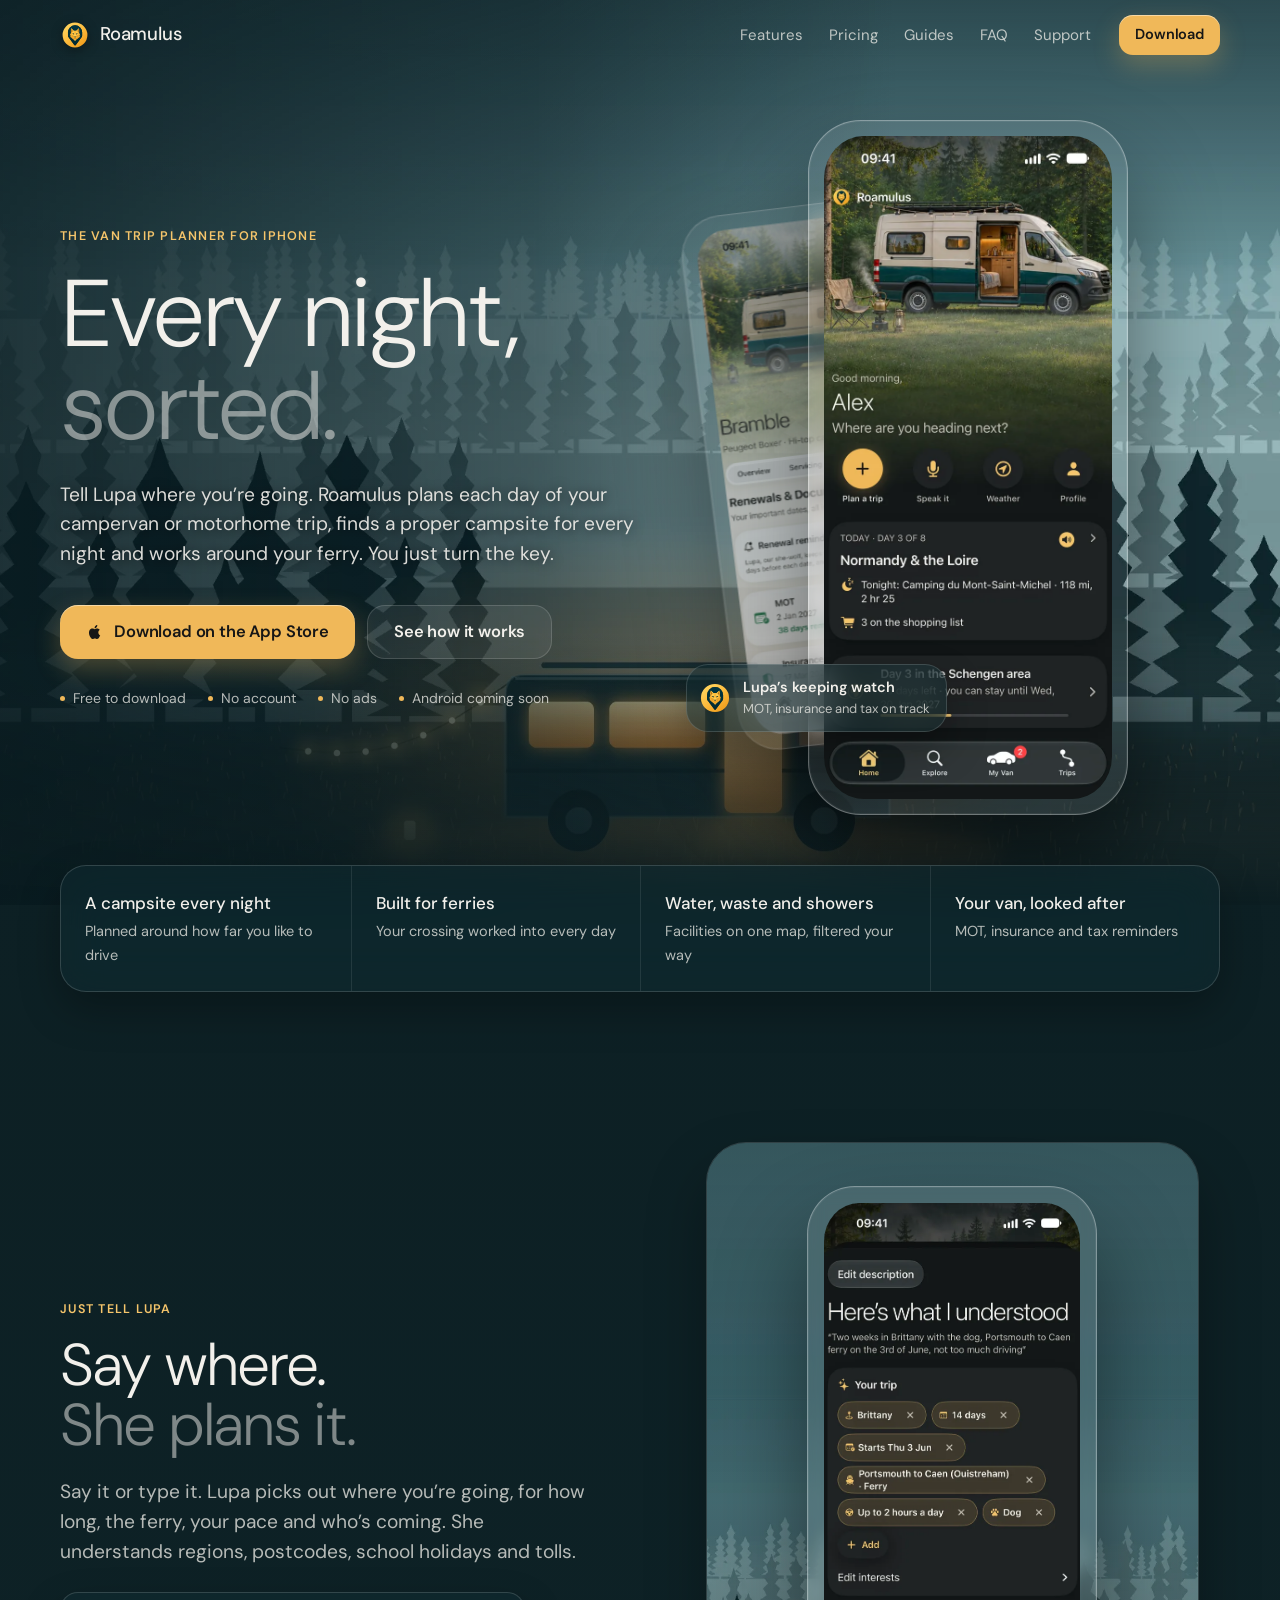
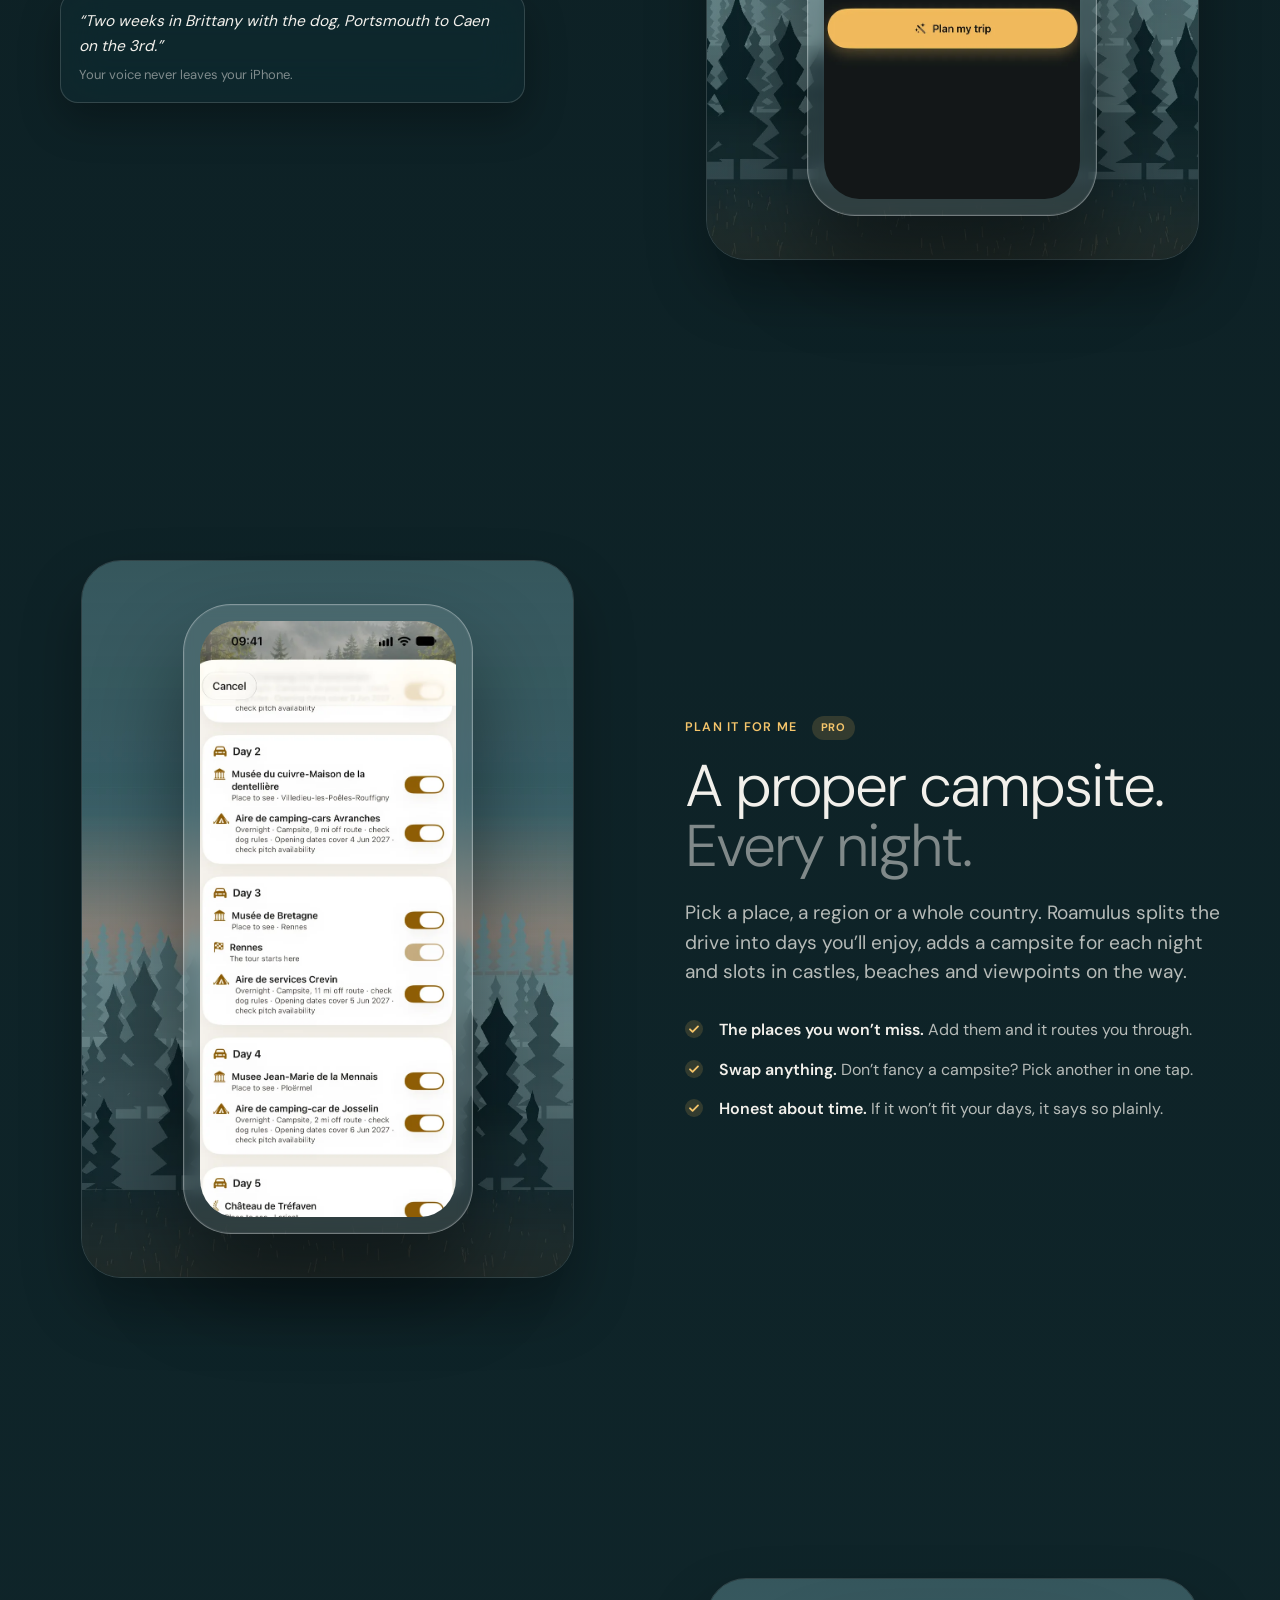
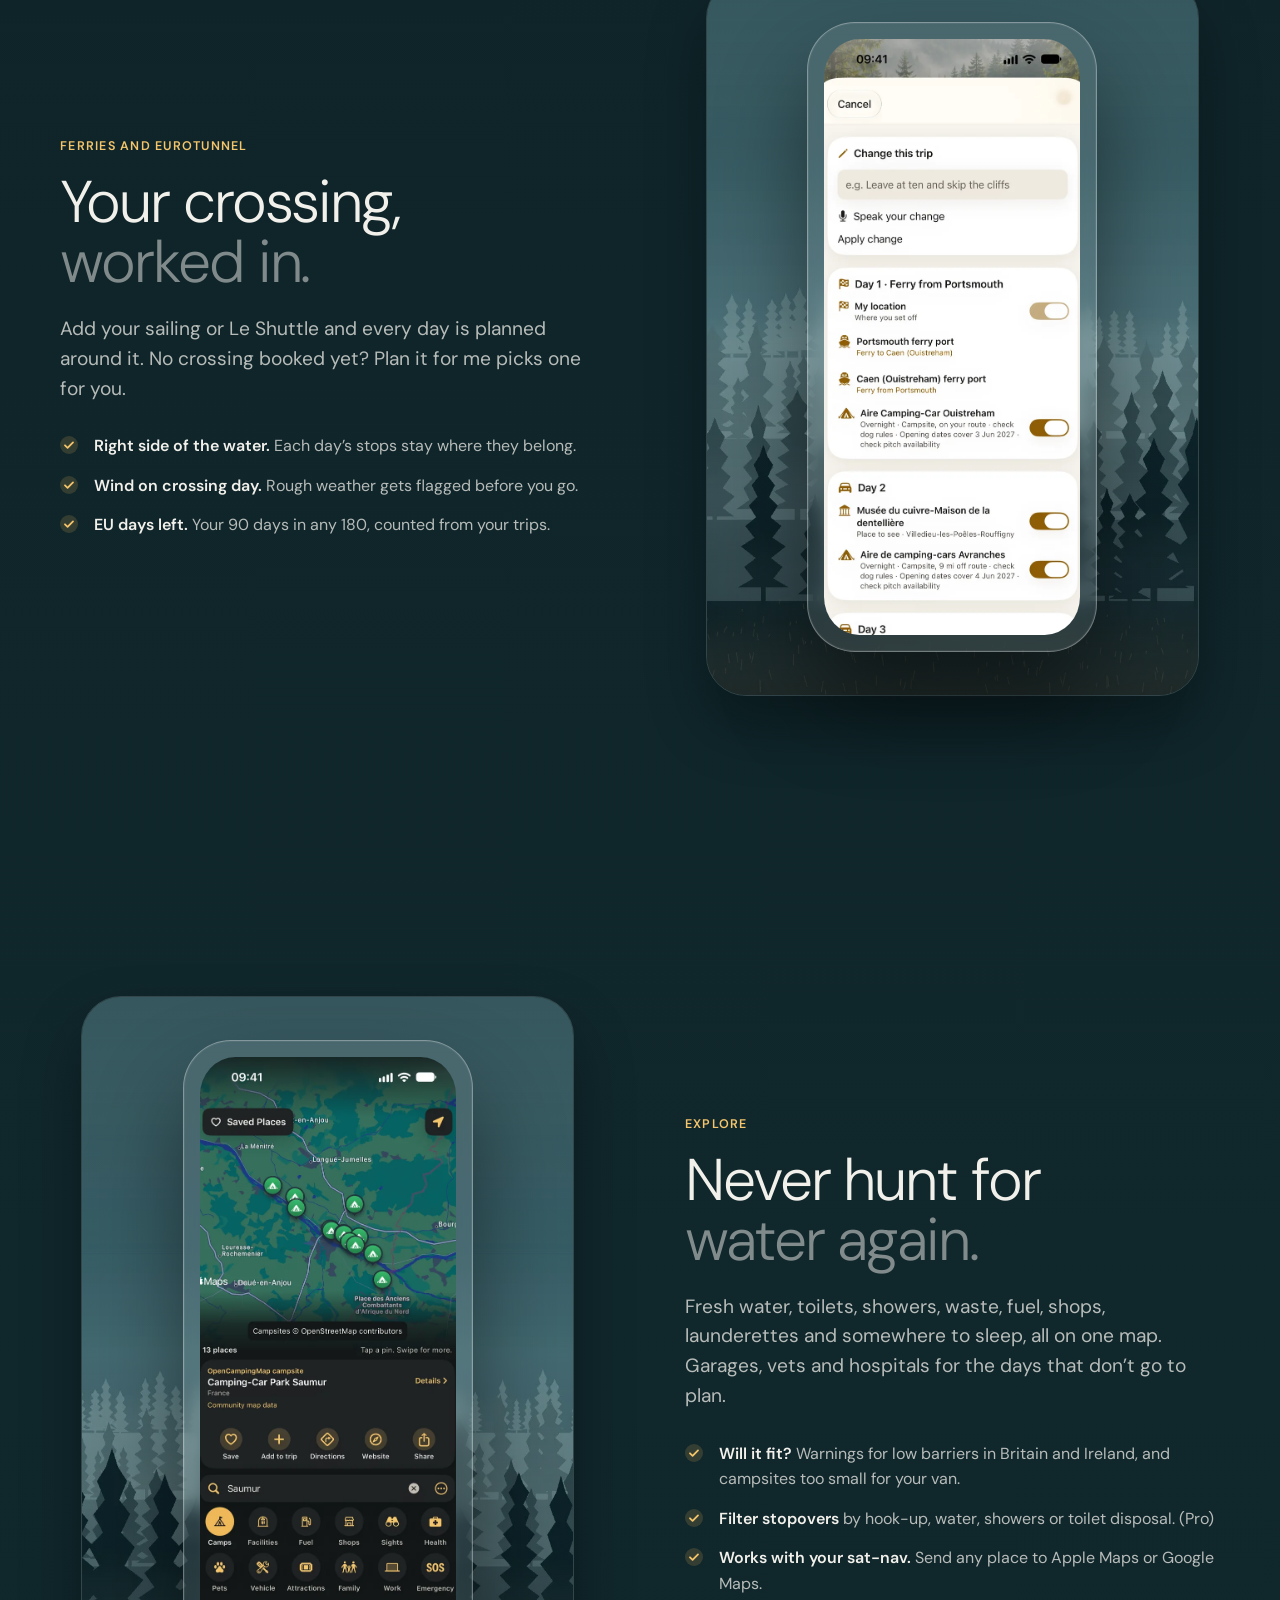
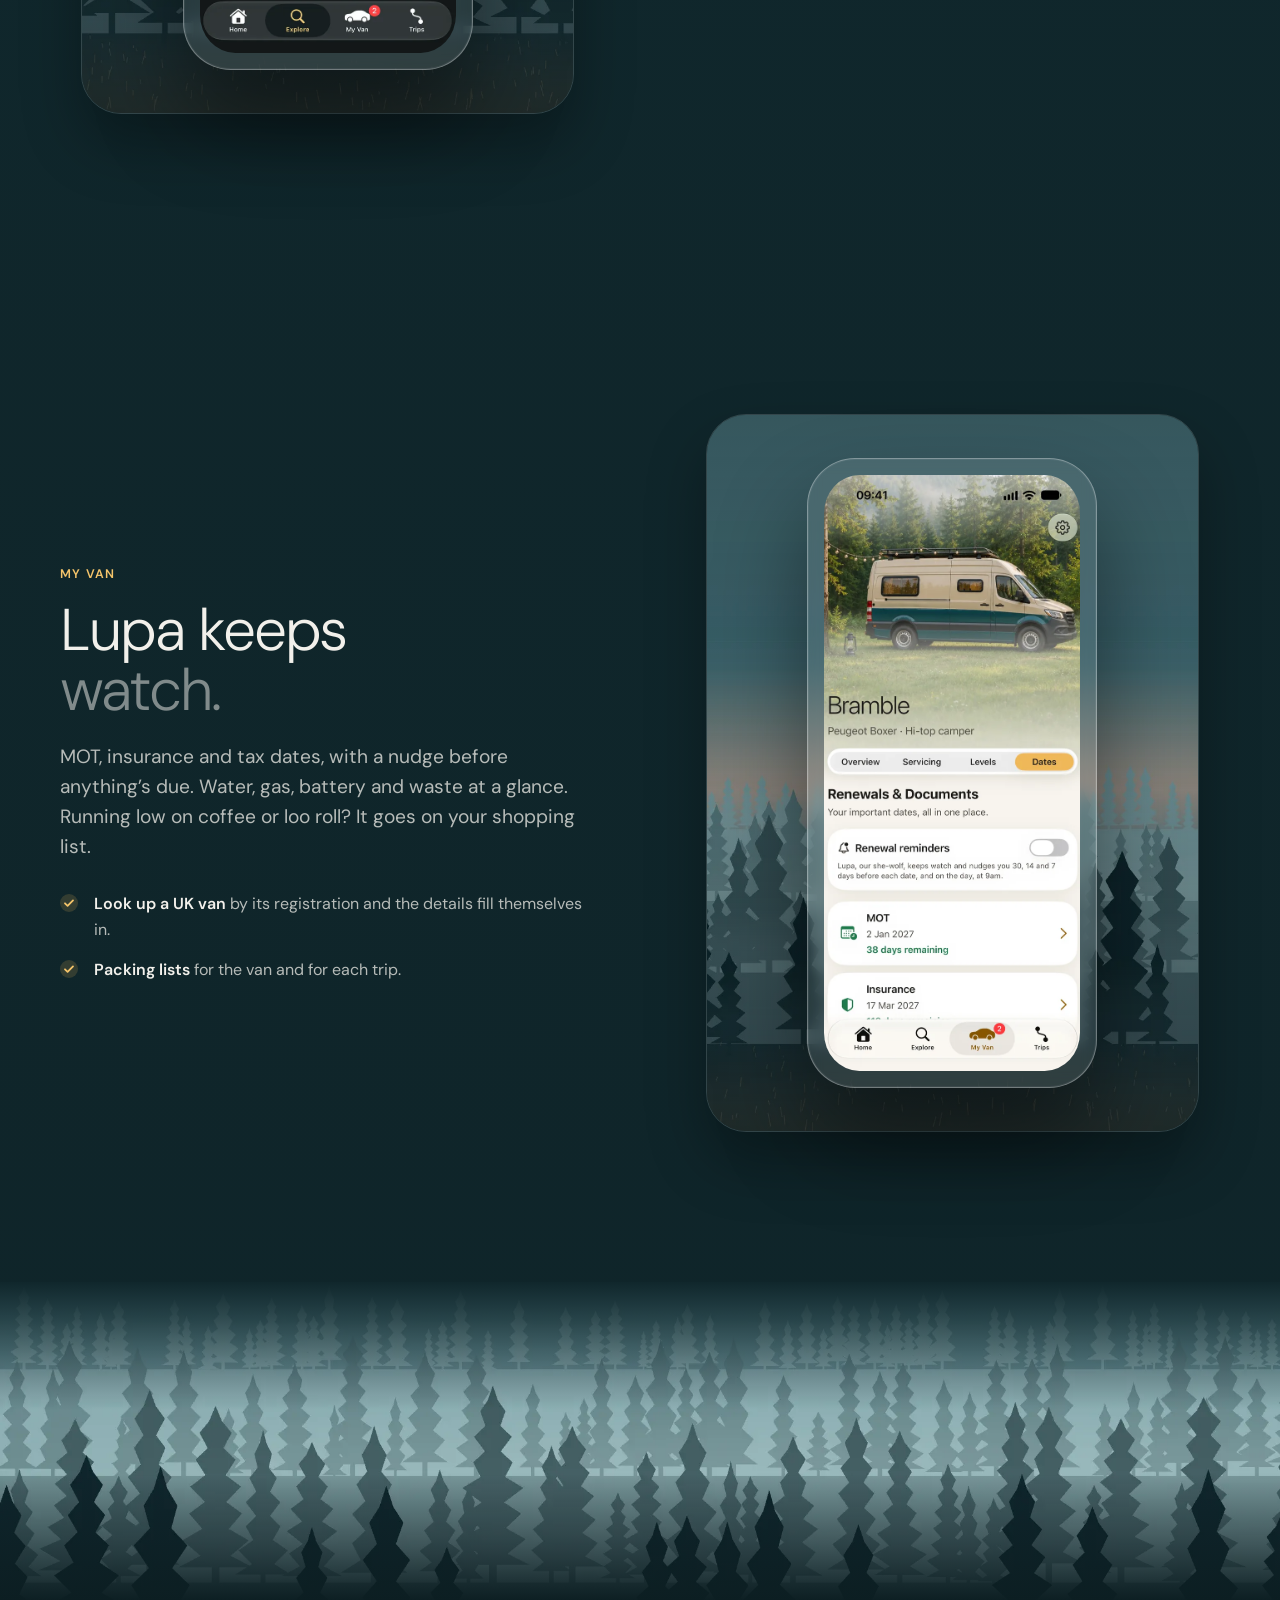
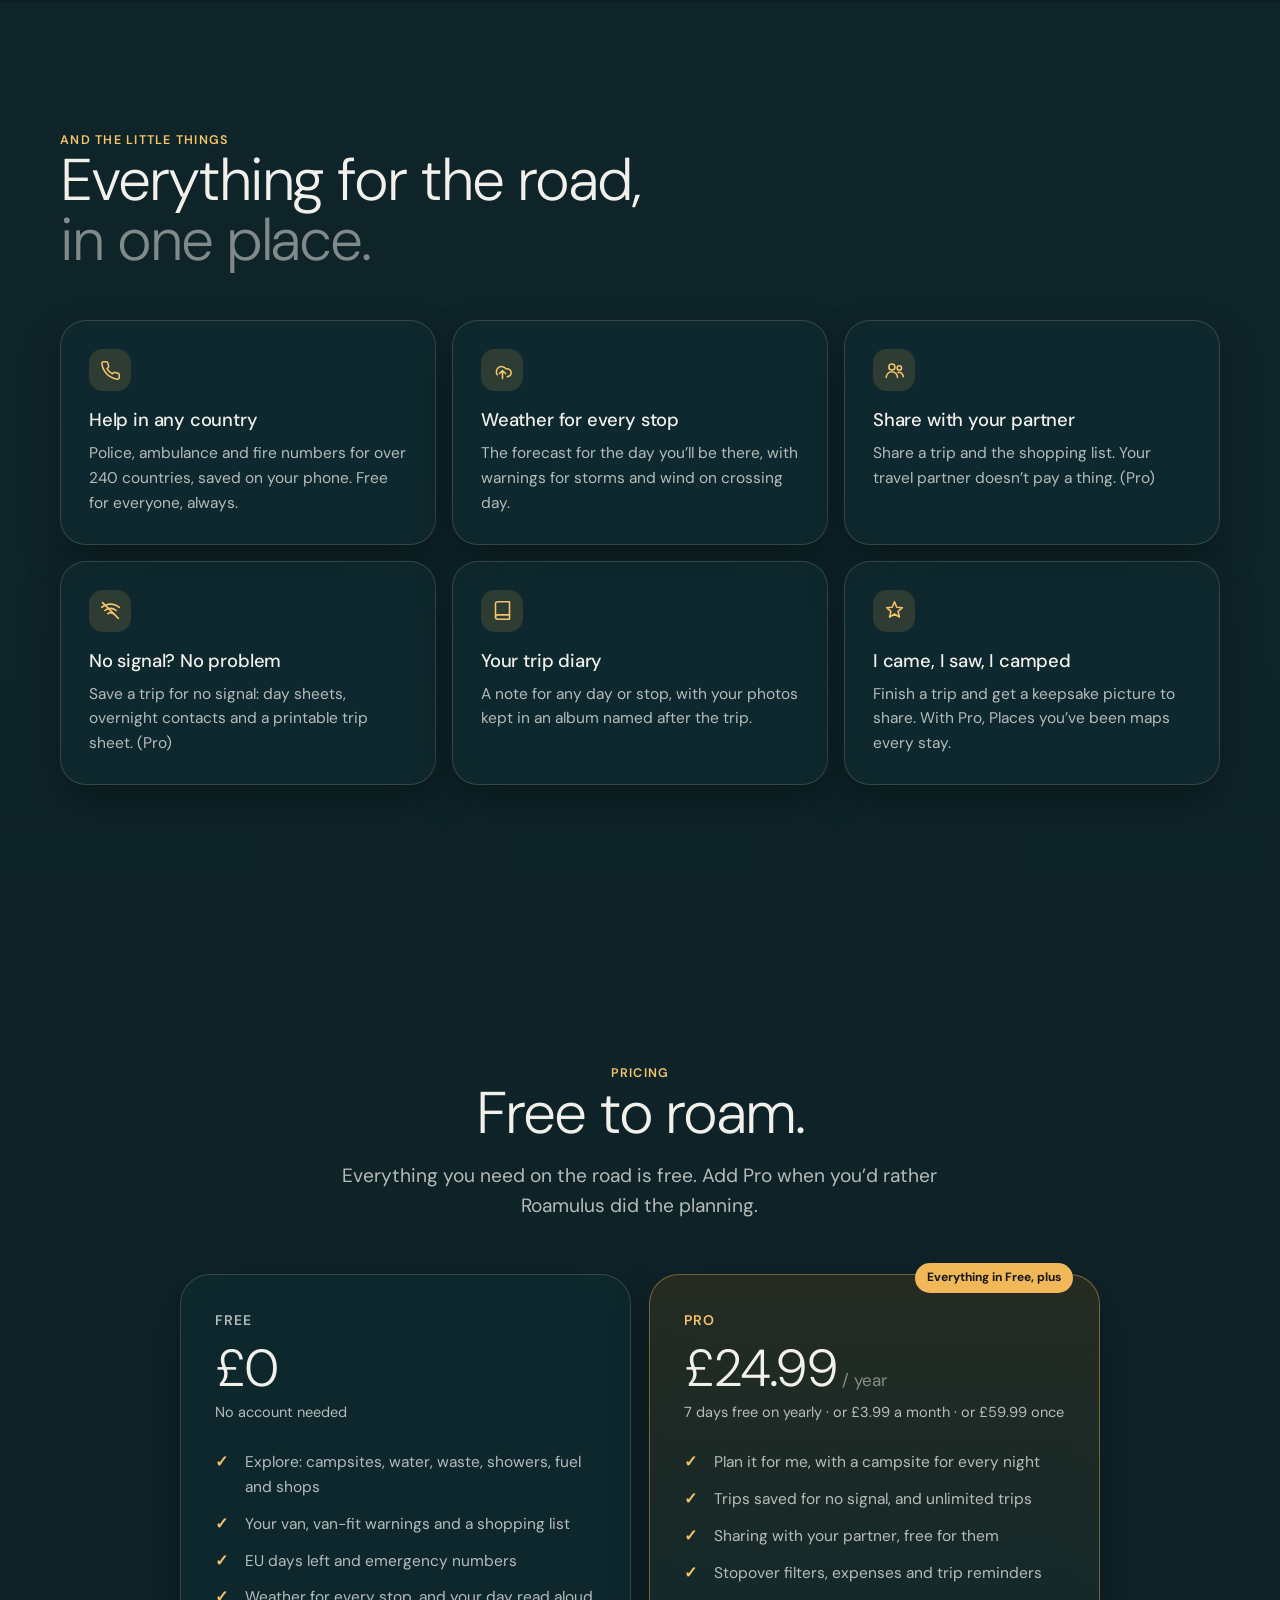
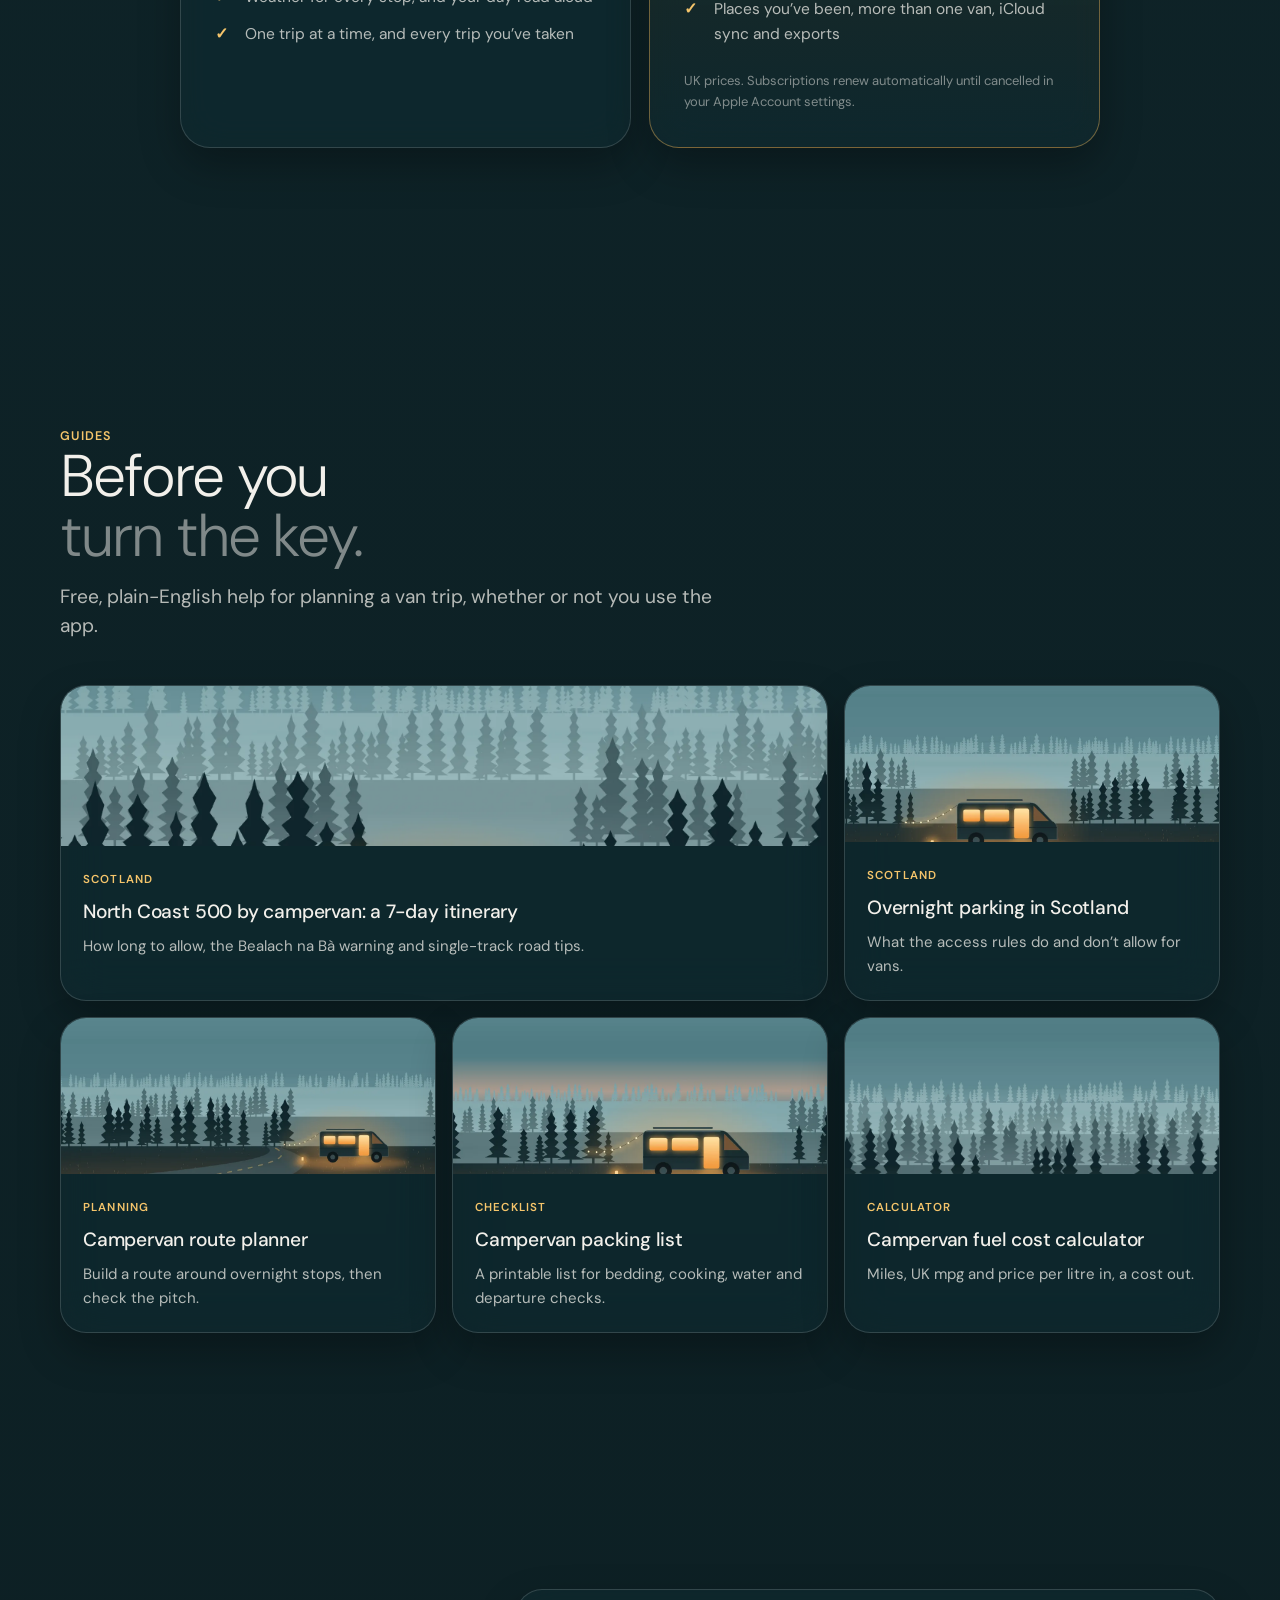
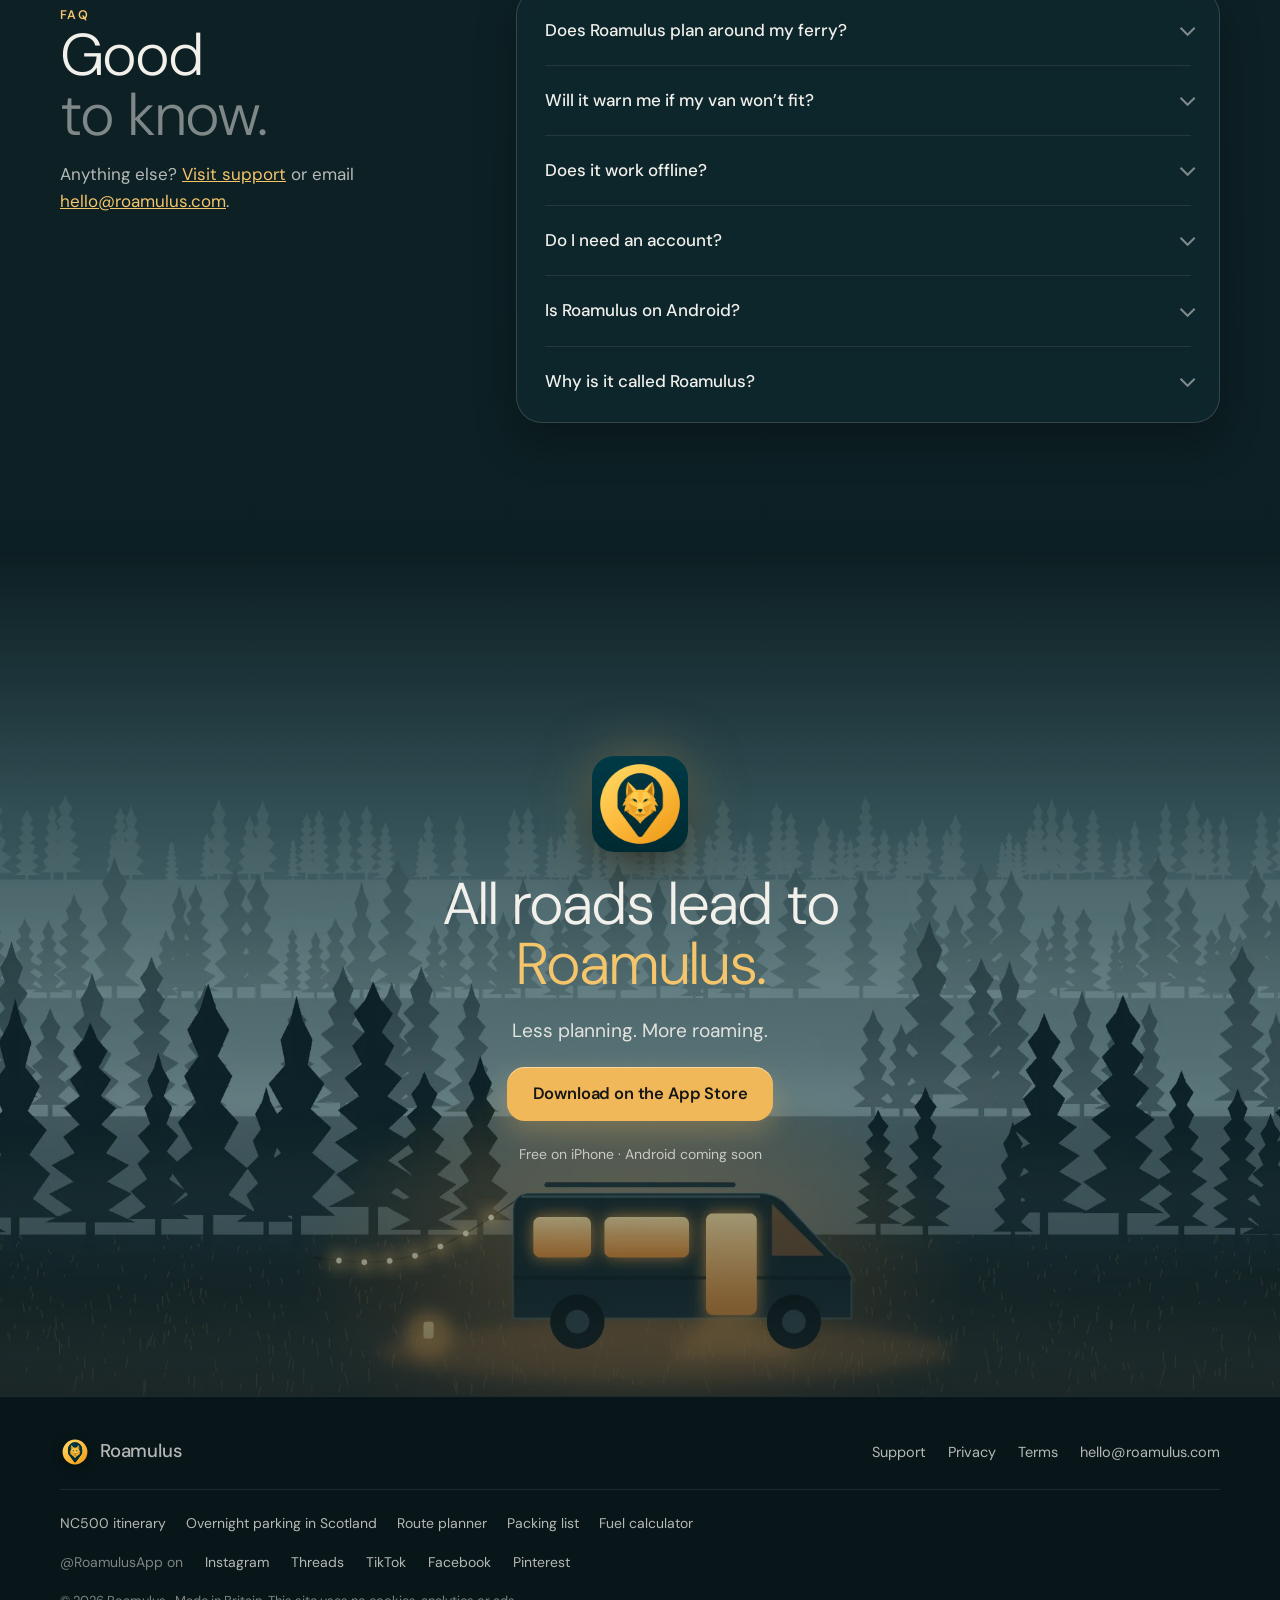
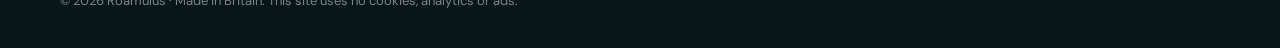
==== commit 0aa20bcf: "Restore the original Roamulus website" ====
--- a/index.html
+++ b/index.html
@@ -6,7 +6,7 @@
 <title>Roamulus | Van Trip Planner for iPhone</title>
 <link rel="canonical" href="https://roamulus.com/">
 <meta name="description" content="Roamulus plans your campervan or motorhome trip day by day, finds a campsite for every night and works around your ferry. Free on the App Store for iPhone.">
-<meta name="theme-color" content="#10171d">
+<meta name="theme-color" content="#0c1e22">
 <meta property="og:type" content="website">
 <meta property="og:url" content="https://roamulus.com/">
 <meta property="og:title" content="Roamulus · Every night, sorted.">
@@ -17,9 +17,10 @@
 <link rel="icon" href="/assets/favicon-32.png" sizes="32x32" type="image/png">
 <link rel="apple-touch-icon" href="/assets/apple-touch-icon.png">
 <link rel="preload" href="/assets/dm.woff2" as="font" type="font/woff2" crossorigin>
-<link rel="preload" href="/assets/scene/highland-road.webp" as="image">
-<link rel="stylesheet" href="/home.css?v=8">
-<script defer src="/home.js?v=8"></script>
+<link rel="preload" href="/assets/scene/camp-wide.webp" as="image" media="(min-width:601px)"><link rel="preload" href="/assets/scene/camp-tall.webp" as="image" media="(max-width:600px)">
+<script>document.documentElement.classList.add('js')</script>
+<link rel="stylesheet" href="/home.css">
+<script defer src="/home.js"></script>
 <script type="application/ld+json">{"@context":"https://schema.org","@type":"SoftwareApplication","name":"Roamulus: Van Trip Planner","url":"https://roamulus.com/","operatingSystem":"iOS 17 or later","applicationCategory":"TravelApplication","downloadUrl":"https://apps.apple.com/gb/app/id6836801511","offers":{"@type":"Offer","price":0,"priceCurrency":"GBP"},"sameAs":["https://www.instagram.com/roamulusapp/","https://www.threads.com/@roamulusapp","https://www.tiktok.com/@roamulusapp","https://www.facebook.com/RoamulusApp","https://www.pinterest.com/roamulusapp/"]}</script>
 </head>
 <body>
@@ -41,95 +42,23 @@
 
 <main id="main">
 
-<div class="opening">
-  <div class="hero-backdrop" aria-hidden="true">
-    <div class="scene">
-      <img src="/assets/scene/highland-road.webp" alt="" fetchpriority="high">
-      <canvas class="road-camera"></canvas>
-      <canvas class="valley-camera"></canvas>
-      <div class="valley-mist"></div>
-      <div class="road-cue"><span>Scroll to follow the road</span></div>
-    </div>
-  </div>
 <section class="hero">
-  <div class="hero-stage">
-    <div class="wrap hero-inner">
-      <div class="hero-copy">
-        <p class="eyebrow rise">The van trip planner for iPhone</p>
-        <h1 class="h1 rise" style="--d:1">Every night,<br><span class="fade">sorted.</span></h1>
-        <p class="lead rise" style="--d:2">Tell Lupa where you’re going. Roamulus plans each day of your campervan or motorhome trip, finds a proper campsite for every night and works around your ferry. You just turn the key.</p>
-        <div class="hero-actions rise" style="--d:3">
-          <a class="btn btn-primary" href="https://apps.apple.com/gb/app/id6836801511"><svg viewBox="0 0 24 24" aria-hidden="true"><path fill="currentColor" d="M16.4 12.6c0-2.3 1.9-3.4 2-3.5-1.1-1.6-2.8-1.8-3.4-1.8-1.4-.1-2.8.9-3.5.9-.7 0-1.8-.8-3-.8-1.5 0-3 .9-3.8 2.3-1.6 2.8-.4 7 1.2 9.3.8 1.1 1.7 2.4 2.9 2.3 1.2 0 1.6-.7 3-.7s1.8.7 3 .7c1.3 0 2.1-1.1 2.8-2.3.9-1.3 1.3-2.6 1.3-2.6s-2.5-1-2.5-3.8zM14.1 5.7c.6-.8 1.1-1.9 1-3-.9 0-2.1.6-2.7 1.4-.6.7-1.1 1.8-1 2.9 1 .1 2.1-.5 2.7-1.3z"/></svg>Download on the App Store</a>
-          <a class="btn btn-quiet" href="#features">See how it works</a>
-        </div>
-        <ul class="hero-meta rise" style="--d:4"><li>Free to download</li><li>No account</li><li>No ads</li><li>Android coming soon</li></ul>
+  <div class="scene" aria-hidden="true"><picture><source media="(max-width:600px)" srcset="/assets/scene/camp-tall.webp"><img src="/assets/scene/camp-wide.webp" alt="" width="2000" height="1250" fetchpriority="high"></picture></div>
+  <div class="wrap hero-grid">
+    <div class="hero-copy">
+      <p class="eyebrow rise">The van trip planner for iPhone</p>
+      <h1 class="h1 rise" style="--d:1">Every night,<br><span class="fade">sorted.</span></h1>
+      <p class="lead rise" style="--d:2">Tell Lupa where you’re going. Roamulus plans each day of your campervan or motorhome trip, finds a proper campsite for every night and works around your ferry. You just turn the key.</p>
+      <div class="hero-actions rise" style="--d:3">
+        <a class="btn btn-primary" href="https://apps.apple.com/gb/app/id6836801511"><svg viewBox="0 0 24 24" aria-hidden="true"><path fill="currentColor" d="M16.4 12.6c0-2.3 1.9-3.4 2-3.5-1.1-1.6-2.8-1.8-3.4-1.8-1.4-.1-2.8.9-3.5.9-.7 0-1.8-.8-3-.8-1.5 0-3 .9-3.8 2.3-1.6 2.8-.4 7 1.2 9.3.8 1.1 1.7 2.4 2.9 2.3 1.2 0 1.6-.7 3-.7s1.8.7 3 .7c1.3 0 2.1-1.1 2.8-2.3.9-1.3 1.3-2.6 1.3-2.6s-2.5-1-2.5-3.8zM14.1 5.7c.6-.8 1.1-1.9 1-3-.9 0-2.1.6-2.7 1.4-.6.7-1.1 1.8-1 2.9 1 .1 2.1-.5 2.7-1.3z"/></svg>Download on the App Store</a>
+        <a class="btn btn-quiet" href="#features">See how it works</a>
       </div>
-    </div>
-  </div>
-</section>
-
-<div class="app-sequence">
-<section id="features" class="app-intro" aria-labelledby="overview-title">
-  <div class="wrap app-intro-grid">
-    <div class="app-intro-copy">
-      <p class="eyebrow">The app for iPhone</p>
-      <h2 id="overview-title">Tonight’s stop.<br><span>Sorted.</span></h2>
-      <p class="lead">See tonight’s campsite, how long you’ll be driving and what you need to pick up, all from Home.</p>
-      <a class="btn btn-primary app-download" href="https://apps.apple.com/gb/app/id6836801511">Download on the App Store</a>
-    </div>
-    <div class="app-intro-visual">
-      <figure class="iphone app-intro-map"><img src="/assets/app/v3-explore.webp" alt="Explore map showing campsites and facilities around Saumur" width="660" height="1434" loading="lazy"></figure>
-      <figure class="iphone app-intro-home"><img src="/assets/app/v3-home.webp" alt="Roamulus Home on day 3 of a Normandy and Loire trip: tonight’s campsite, the drive time and the shopping list" width="660" height="1434" loading="lazy"></figure>
-    </div>
-  </div>
-  <div class="screen-flight" aria-hidden="true">
-    <div class="flight-home">
-      <img src="/assets/app/v3-home.webp" alt="" width="660" height="1434" loading="lazy">
-      <span class="flight-tap"></span>
-    </div>
-    <div class="flight-story">
-      <div class="flight-beat flight-request">
-        <div class="flight-copy">
-          <p class="eyebrow">Speak it</p>
-          <p class="flight-headline">Just tell Lupa.</p>
-          <p class="flight-transcript"><span>“Two weeks in Brittany with the dog,</span> <span>Portsmouth to Caen ferry on the 3rd of June,</span> <span>not too much driving.”</span></p>
-        </div>
-        <img src="/assets/app/v3-lupa.webp" alt="" width="660" height="1434" loading="lazy">
-      </div>
-      <div class="flight-beat flight-plan">
-        <div class="flight-copy">
-          <p class="eyebrow">Plan my trip</p>
-          <p class="flight-headline">Brittany, day by day.</p>
-          <p class="flight-summary">Ferry worked in. Campsites picked for each night.</p>
-        </div>
-        <img src="/assets/app/v3-plan.webp" alt="" width="660" height="1434" loading="lazy">
-      </div>
-      <div class="flight-route">
-        <div class="route-heading">
-          <p class="eyebrow">Brittany trip · Day 1</p>
-          <p class="route-stop">Portsmouth to Caen</p>
-          <p class="route-note">Across the Channel to Ouistreham.</p>
-        </div>
-        <canvas class="route-map"></canvas>
-        <p class="route-credit">Illustrated route · Natural Earth · © OpenStreetMap contributors</p>
-      </div>
-    </div>
-  </div>
-</section>
-</div>
-</div>
-
-<section class="feature walkthrough">
-  <div class="wrap feature-grid">
-    <div class="feature-copy">
-      <p class="eyebrow reveal">Just tell Lupa</p>
-      <h2 class="h2 reveal" style="--d:1">Say where.<br><span class="fade">She plans it.</span></h2>
-      <p class="lead reveal" style="--d:2">Say it or type it. Lupa picks out where you’re going, for how long, the ferry, your pace and who’s coming. She understands regions, postcodes, school holidays and tolls.</p>
-      <p class="quote glass reveal" style="--d:3">“Two weeks in Brittany with the dog, Portsmouth to Caen on the 3rd.”<small>Your voice never leaves your iPhone.</small></p>
-    </div>
-    <div class="feature-visual reveal" style="--d:1">
-      <div class="panel" aria-hidden="true"><img src="/assets/scene/panel-night.webp" alt="" loading="lazy"></div>
-      <figure class="iphone"><img src="/assets/app/v3-lupa.webp" alt="Lupa’s summary of a spoken request: Brittany, 14 days, Portsmouth to Caen ferry, up to 2 hours a day, with the dog" width="660" height="1434" loading="lazy"></figure>
+      <ul class="hero-meta rise" style="--d:4"><li>Free to download</li><li>No account</li><li>No ads</li><li>Android coming soon</li></ul>
+    </div>
+    <div class="hero-visual rise" id="hero-visual" style="--d:2">
+      <figure class="iphone iphone-back" aria-hidden="true"><img src="/assets/app/v3-van.webp" alt="" width="660" height="1434"></figure>
+      <figure class="iphone iphone-lg"><img src="/assets/app/v3-home.webp" alt="Roamulus Home on day 3 of a Normandy and Loire trip: tonight’s campsite, the drive time and the shopping list" width="660" height="1434" fetchpriority="high"></figure>
+      <p class="lupa-chip glass"><img src="/assets/logo.svg" alt="" width="34" height="34"><span><b>Lupa’s keeping watch</b>MOT, insurance and tax on track</span></p>
     </div>
   </div>
 </section>
@@ -143,6 +72,22 @@
   </ul>
 </section>
 
+<div id="features">
+<section class="feature">
+  <div class="wrap feature-grid">
+    <div class="feature-copy">
+      <p class="eyebrow reveal">Just tell Lupa</p>
+      <h2 class="h2 reveal" style="--d:1">Say where.<br><span class="fade">She plans it.</span></h2>
+      <p class="lead reveal" style="--d:2">Say it or type it. Lupa picks out where you’re going, for how long, the ferry, your pace and who’s coming. She understands regions, postcodes, school holidays and tolls.</p>
+      <p class="quote glass reveal" style="--d:3">“Two weeks in Brittany with the dog, Portsmouth to Caen on the 3rd.”<small>Your voice never leaves your iPhone.</small></p>
+    </div>
+    <div class="feature-visual reveal" style="--d:1">
+      <div class="panel" aria-hidden="true"><img src="/assets/scene/panel-night.webp" alt="" loading="lazy"></div>
+      <figure class="iphone"><img src="/assets/app/v3-lupa.webp" alt="Lupa’s summary of a spoken request: Brittany, 14 days, Portsmouth to Caen ferry, up to 2 hours a day, with the dog" width="660" height="1434" loading="lazy"></figure>
+    </div>
+  </div>
+</section>
+
 <section class="feature flip">
   <div class="wrap feature-grid">
     <div class="feature-copy">
@@ -173,7 +118,6 @@
         <li><span><b>Wind on crossing day.</b> Rough weather gets flagged before you go.</span></li>
         <li><span><b>EU days left.</b> Your 90 days in any 180, counted from your trips.</span></li>
       </ul>
-      <p class="route-example">On day one of the Brittany example, the Portsmouth ferry arrives at Caen’s port in Ouistreham. The first overnight stop is Aire Camping-Car Ouistreham. <a href="https://www.openstreetmap.org/copyright">Map data © OpenStreetMap contributors</a>.</p>
     </div>
     <div class="feature-visual reveal" style="--d:1">
       <div class="panel" aria-hidden="true"><img src="/assets/scene/panel-mist.webp" alt="" loading="lazy"></div>
@@ -218,6 +162,7 @@
     </div>
   </div>
 </section>
+</div>
 
 <div class="band" aria-hidden="true"><div class="scene"><img src="/assets/scene/forest.webp" alt="" loading="lazy"></div></div>
 
--- a/home.css
+++ b/home.css
@@ -1,13 +1,12 @@
-/* Roamulus · Highland road art direction */
+/* Roamulus: misty glass. Night camp in the pines, frosted cards, thin headlines, gold buttons. */
 @font-face{font-family:DM;src:url(/assets/dm.woff2) format('woff2');font-weight:100 900;font-display:swap}
 
 :root{
-  --bg:#10171d; --bg-2:#17212a; --deep:#0b1117;
-  --glass:rgba(22,33,42,.52); --glass-2:rgba(255,255,255,.07); --glass-line:rgba(255,255,255,.15);
+  --bg:#0c1e22; --bg-2:#10272c; --deep:#081619;
+  --glass:rgba(18,44,50,.52); --glass-2:rgba(255,255,255,.07); --glass-line:rgba(255,255,255,.15);
   --line:rgba(255,255,255,.09); --line-2:rgba(255,255,255,.18);
-  --text:#eff3f5; --text-2:rgba(239,243,245,.74); --text-3:rgba(239,243,245,.66);
+  --text:#f2f0eb; --text-2:rgba(242,240,235,.74); --text-3:rgba(242,240,235,.5);
   --gold:#f0b859; --gold-2:#f5c56b; --gold-ink:#161616;
-  --mono: ui-monospace, SFMono-Regular, Consolas, monospace;
   --sans:DM,-apple-system,BlinkMacSystemFont,'SF Pro Display','Helvetica Neue',sans-serif;
   --ease:cubic-bezier(.2,.7,.2,1);
   --wrap:1160px; --gutter:clamp(20px,5vw,40px);
@@ -27,10 +26,10 @@
 .skip:focus{top:16px}
 
 /* frosted glass */
-.glass{background:var(--glass);border:1px solid var(--glass-line);-webkit-backdrop-filter:blur(22px) saturate(1.25);backdrop-filter:blur(22px) saturate(1.25);box-shadow:none}
+.glass{background:var(--glass);border:1px solid var(--glass-line);-webkit-backdrop-filter:blur(22px) saturate(1.25);backdrop-filter:blur(22px) saturate(1.25);box-shadow:0 18px 40px rgba(0,0,0,.28)}
 
 /* type: big and thin, one faded word */
-.eyebrow{font-family:var(--mono);font-size:12.5px;font-weight:600;letter-spacing:.1em;text-transform:uppercase;color:var(--gold-2)}
+.eyebrow{font-size:12.5px;font-weight:600;letter-spacing:.1em;text-transform:uppercase;color:var(--gold-2)}
 .h1{font-size:clamp(3rem,7.4vw,6.2rem);line-height:.98;letter-spacing:-.04em;font-weight:300}
 .h2{font-size:clamp(2.2rem,4.6vw,3.8rem);line-height:1.02;letter-spacing:-.035em;font-weight:300}
 .h3{font-size:1.15rem;line-height:1.3;letter-spacing:-.01em;font-weight:500}
@@ -40,17 +39,17 @@
 .gold{color:var(--gold-2)}
 
 /* buttons */
-.btn{display:inline-flex;align-items:center;justify-content:center;gap:10px;height:54px;padding:0 26px;border-radius:5px;font-weight:600;font-size:16.5px;letter-spacing:-.01em;text-decoration:none;white-space:nowrap;border:0;cursor:pointer;transition:transform .25s var(--ease),background .25s,box-shadow .25s}
-.btn-primary{background:var(--gold);color:var(--gold-ink);box-shadow:none}
+.btn{display:inline-flex;align-items:center;justify-content:center;gap:10px;height:54px;padding:0 26px;border-radius:18px;font-weight:600;font-size:16.5px;letter-spacing:-.01em;text-decoration:none;white-space:nowrap;border:0;cursor:pointer;transition:transform .25s var(--ease),background .25s,box-shadow .25s}
+.btn-primary{background:var(--gold);color:var(--gold-ink);box-shadow:0 10px 26px rgba(240,184,89,.28),inset 0 1px 0 rgba(255,255,255,.45)}
 .btn-primary:hover{background:var(--gold-2);transform:translateY(-1px)}
 .btn-quiet{color:var(--text);background:var(--glass-2);border:1px solid var(--glass-line);-webkit-backdrop-filter:blur(14px);backdrop-filter:blur(14px)}
 .btn-quiet:hover{background:rgba(255,255,255,.12)}
-.btn-sm{height:40px;padding:0 16px;font-size:14.5px;border-radius:4px}
+.btn-sm{height:40px;padding:0 16px;font-size:14.5px;border-radius:14px}
 .btn svg{width:18px;height:18px}
 
 /* nav */
 .nav{position:fixed;inset:0 0 auto;z-index:50;transition:background .3s,border-color .3s;border-bottom:1px solid transparent}
-.nav.is-scrolled{background:rgba(11,17,23,.62);border-color:var(--line);-webkit-backdrop-filter:saturate(1.4) blur(20px);backdrop-filter:saturate(1.4) blur(20px)}
+.nav.is-scrolled{background:rgba(10,28,32,.62);border-color:var(--line);-webkit-backdrop-filter:saturate(1.4) blur(20px);backdrop-filter:saturate(1.4) blur(20px)}
 .nav-inner{display:flex;align-items:center;gap:28px;height:70px}
 .logo{display:flex;align-items:center;gap:10px;font-weight:500;font-size:18.5px;letter-spacing:-.01em;text-decoration:none;margin-right:auto;color:var(--text)}
 .logo img{width:30px;height:30px;filter:drop-shadow(0 3px 6px rgba(0,0,0,.35))}
@@ -64,13 +63,31 @@
 .scene img{width:100%;height:100%;object-fit:cover}
 .scene::after{content:"";position:absolute;inset:0}
 
+/* hero: night camp */
+.hero{position:relative;min-height:max(720px,100svh);display:flex;align-items:center;padding:120px 0 90px;overflow:hidden}
+.hero .scene img{object-position:50% 100%}
+.hero .scene::after{background:linear-gradient(90deg,rgba(8,26,31,.82) 0,rgba(8,26,31,.5) 42%,rgba(8,26,31,0) 70%),linear-gradient(180deg,rgba(8,26,31,.55) 0,rgba(8,26,31,0) 30%,rgba(8,26,31,0) 70%,var(--bg) 100%)}
+.hero-grid{position:relative;z-index:1;display:grid;grid-template-columns:minmax(0,1.1fr) minmax(0,.9fr);gap:40px;align-items:center}
+.hero .eyebrow{margin-bottom:22px}
+.hero .lead{margin-top:26px;color:rgba(242,240,235,.9);text-shadow:0 1px 12px rgba(5,20,24,.7)}
+.hero-actions{display:flex;flex-wrap:wrap;gap:12px;margin-top:36px}
+.hero-meta{display:flex;flex-wrap:wrap;gap:8px 22px;margin-top:28px;font-size:14px;color:var(--text-2)}
+.hero-meta li{display:flex;align-items:center;gap:8px}
+.hero-meta li::before{content:"";width:5px;height:5px;border-radius:50%;background:var(--gold)}
+.hero-visual{position:relative;display:flex;justify-content:center;perspective:1600px}
+.lupa-chip{position:absolute;z-index:3;left:-6%;bottom:12%;display:flex;align-items:center;gap:11px;padding:11px 16px 11px 11px;border-radius:22px;font-size:13px;color:var(--text-2);max-width:300px}
+.lupa-chip img{width:34px;height:34px;flex:none}
+.lupa-chip b{display:block;color:var(--text);font-size:14.5px;font-weight:600}
+
 /* phone frame around a real screenshot */
 .iphone{position:relative;width:min(320px,100%);aspect-ratio:1320/2868;border-radius:16.5%/7.6%;padding:3%;background:rgba(255,255,255,.09);border:1.5px solid rgba(255,255,255,.32);-webkit-backdrop-filter:blur(8px);backdrop-filter:blur(8px);box-shadow:0 50px 90px rgba(0,0,0,.45),inset 0 0 0 1px rgba(255,255,255,.06);transform:rotateY(var(--ry,0deg)) rotateX(var(--rx,0deg));transition:transform .8s var(--ease)}
 .iphone img{width:100%;height:100%;object-fit:cover;border-radius:13.8%/6.4%;background:#0b1416}
+.hero .iphone{z-index:2}
+.hero .iphone-back{position:absolute;z-index:1;width:min(260px,78%);left:-4%;top:10%;transform:rotate(-7deg) translateZ(-80px);opacity:.8;filter:brightness(.82)}
 
 /* highlights */
-.strip{position:relative;z-index:2}
-.strip ul{display:grid;grid-template-columns:repeat(4,1fr);border-radius:6px;overflow:hidden}
+.strip{position:relative;z-index:2;margin-top:-40px}
+.strip ul{display:grid;grid-template-columns:repeat(4,1fr);border-radius:26px;overflow:hidden}
 .strip li{padding:24px 24px;border-left:1px solid var(--line);font-size:14.5px;color:var(--text-2)}
 .strip li:first-child{border-left:0}
 .strip b{display:block;color:var(--text);font-size:17px;font-weight:500;margin-bottom:3px}
@@ -86,26 +103,26 @@
 .points li::before{content:"";width:18px;height:18px;margin-top:3px;border-radius:50%;background:rgba(240,184,89,.16) url("data:image/svg+xml,%3Csvg xmlns='http://www.w3.org/2000/svg' viewBox='0 0 18 18'%3E%3Cpath d='M5 9.3l2.6 2.5L13 6.4' fill='none' stroke='%23f5c56b' stroke-width='1.8' stroke-linecap='round' stroke-linejoin='round'/%3E%3C/svg%3E") center/contain}
 .points b{color:var(--text);font-weight:600}
 .feature-visual{position:relative;display:flex;justify-content:center;padding:44px 0}
-.feature-visual .panel{position:absolute;inset:0 4%;border-radius:8px;overflow:hidden;border:1px solid var(--glass-line);box-shadow:0 30px 60px rgba(0,0,0,.3)}
+.feature-visual .panel{position:absolute;inset:0 4%;border-radius:40px;overflow:hidden;border:1px solid var(--glass-line);box-shadow:0 30px 60px rgba(0,0,0,.3)}
 .feature-visual .panel img{width:100%;height:100%;object-fit:cover;opacity:.85}
-.feature-visual .panel::after{content:"";position:absolute;inset:0;background:linear-gradient(180deg,rgba(10,17,24,.35),rgba(10,17,24,.1) 50%,rgba(10,17,24,.45))}
+.feature-visual .panel::after{content:"";position:absolute;inset:0;background:linear-gradient(180deg,rgba(8,26,31,.35),rgba(8,26,31,.1) 50%,rgba(8,26,31,.45))}
 .feature-visual .iphone{width:min(290px,78%)}
 .pro-tag{display:inline-block;margin-left:10px;padding:3px 9px;border-radius:999px;background:rgba(240,184,89,.16);color:var(--gold-2);font-size:11px;font-weight:700;letter-spacing:.06em;vertical-align:middle}
-.quote{margin-top:26px;padding:16px 18px;border-radius:5px;font-size:15.5px;color:var(--text);font-style:italic;max-width:30em}
+.quote{margin-top:26px;padding:16px 18px;border-radius:18px;font-size:15.5px;color:var(--text);font-style:italic;max-width:30em}
 .quote small{display:block;font-style:normal;font-size:13px;color:var(--text-3);margin-top:6px}
 
 /* forest band between sections */
 .band{position:relative;height:clamp(180px,26vw,320px);overflow:hidden}
 .band .scene img{object-position:50% 70%}
-.band .scene::after{background:linear-gradient(180deg,var(--bg-2) 0,rgba(23,33,42,0) 40%,rgba(16,23,29,0) 60%,var(--bg) 100%)}
+.band .scene::after{background:linear-gradient(180deg,var(--bg-2) 0,rgba(16,39,44,0) 40%,rgba(12,30,34,0) 60%,var(--bg) 100%)}
 
 /* more features grid */
 .more{padding:clamp(80px,10vw,130px) 0}
 .more-head{max-width:680px;margin-bottom:50px}
 .cards{display:grid;grid-template-columns:repeat(3,1fr);gap:16px}
-.card{padding:28px;border-radius:6px;transition:border-color .3s,transform .4s var(--ease)}
+.card{padding:28px;border-radius:26px;transition:border-color .3s,transform .4s var(--ease)}
 .card:hover{border-color:var(--line-2);transform:translateY(-2px)}
-.card .icon{width:42px;height:42px;border-radius:4px;display:grid;place-items:center;background:rgba(240,184,89,.14);color:var(--gold-2);margin-bottom:18px}
+.card .icon{width:42px;height:42px;border-radius:14px;display:grid;place-items:center;background:rgba(240,184,89,.14);color:var(--gold-2);margin-bottom:18px}
 .card .icon svg{width:21px;height:21px}
 .card p{margin-top:8px;color:var(--text-2);font-size:15.5px}
 
@@ -114,12 +131,12 @@
 .guides-head{display:flex;flex-wrap:wrap;align-items:end;justify-content:space-between;gap:20px;margin-bottom:44px}
 .guides-head .lead{margin-top:16px}
 .guide-cards{display:grid;grid-template-columns:repeat(3,1fr);gap:16px}
-.guide-card{display:flex;flex-direction:column;border-radius:6px;overflow:hidden;text-decoration:none;transition:transform .4s var(--ease),border-color .3s}
+.guide-card{display:flex;flex-direction:column;border-radius:26px;overflow:hidden;text-decoration:none;transition:transform .4s var(--ease),border-color .3s}
 .guide-card:hover{transform:translateY(-3px);border-color:rgba(240,184,89,.45)}
 .guide-card .pic{aspect-ratio:600/250;overflow:hidden}
 .guide-card .pic img{width:100%;height:100%;object-fit:cover}
 .guide-card .body{padding:18px 22px 22px}
-.guide-card .eyebrow{font-family:var(--mono);font-size:11.5px}
+.guide-card .eyebrow{font-size:11.5px}
 .guide-card h3{font-size:1.2rem;font-weight:500;letter-spacing:-.01em;margin-top:6px}
 .guide-card p{margin-top:6px;color:var(--text-2);font-size:15px}
 .guide-card.wide{grid-column:span 2}
@@ -130,8 +147,8 @@
 .pricing-head{text-align:center;max-width:660px;margin:0 auto 54px}
 .pricing-head .lead{margin:18px auto 0}
 .plans{display:grid;grid-template-columns:1fr 1fr;gap:18px;max-width:920px;margin:0 auto}
-.plan{position:relative;padding:34px;border-radius:6px;display:flex;flex-direction:column}
-.plan-pro{border-color:rgba(240,184,89,.42);background:linear-gradient(180deg,rgba(64,52,28,.5),rgba(22,33,42,.52))}
+.plan{position:relative;padding:34px;border-radius:30px;display:flex;flex-direction:column}
+.plan-pro{border-color:rgba(240,184,89,.42);background:linear-gradient(180deg,rgba(64,52,28,.5),rgba(18,44,50,.52))}
 .plan h3{font-size:14px;font-weight:600;letter-spacing:.08em;text-transform:uppercase;color:var(--text-2)}
 .plan-pro h3{color:var(--gold-2)}
 .price{font-size:52px;font-weight:300;letter-spacing:-.04em;margin-top:8px;line-height:1.1}
@@ -148,7 +165,7 @@
 .faq-grid{display:grid;grid-template-columns:minmax(0,.7fr) minmax(0,1.3fr);gap:clamp(30px,6vw,90px)}
 .faq-head p{margin-top:16px}
 .faq-head a{color:var(--gold-2)}
-.faq-list{border-radius:6px;padding:6px 28px}
+.faq-list{border-radius:26px;padding:6px 28px}
 .faq details{border-bottom:1px solid var(--line)}
 .faq details:last-child{border-bottom:0}
 .faq summary{list-style:none;cursor:pointer;display:flex;justify-content:space-between;align-items:center;gap:20px;padding:21px 0;font-size:17px;font-weight:500}
@@ -161,11 +178,11 @@
 /* closing: back at camp */
 .closing{position:relative;padding:clamp(130px,16vw,210px) 0 clamp(150px,18vw,240px);text-align:center;overflow:hidden}
 .closing .scene img{object-position:62% 100%}
-.closing .scene::after{background:linear-gradient(180deg,var(--bg) 0,rgba(10,17,24,.55) 30%,rgba(10,17,24,.25) 65%,rgba(10,17,24,.6) 100%)}
+.closing .scene::after{background:linear-gradient(180deg,var(--bg) 0,rgba(8,26,31,.55) 30%,rgba(8,26,31,.25) 65%,rgba(8,26,31,.6) 100%)}
 .closing .inner{position:relative;z-index:1;display:grid;justify-items:center;gap:22px}
 .closing img.app-icon{width:96px;height:96px;border-radius:22px;box-shadow:0 20px 50px -14px rgba(0,0,0,.8),0 0 60px -10px rgba(240,184,89,.5)}
 .closing .h2{max-width:14em}
-.closing .lead{margin:0 auto;color:rgba(239,243,245,.9)}
+.closing .lead{margin:0 auto;color:rgba(242,240,235,.9)}
 .closing .platforms{font-size:14px;color:var(--text-2)}
 
 /* footer */
@@ -187,8 +204,17 @@
 .rise{animation:rise .9s var(--ease) both;animation-delay:calc(var(--d,0)*90ms)}
 .js .reveal{opacity:0;transform:translateY(28px);transition:opacity .9s var(--ease),transform .9s var(--ease);transition-delay:calc(var(--d,0)*90ms)}
 .js .reveal.in{opacity:1;transform:none}
+.hero .scene img{transform:translateY(var(--py,0)) scale(1.06);transform-origin:50% 100%;will-change:transform}
 
 @media (max-width:960px){
+  .nav-links{display:none}
+  .hero{min-height:0;padding-top:130px}
+  .hero .scene img{object-position:70% 100%}
+  .hero .scene::after{background:linear-gradient(180deg,rgba(8,26,31,.7) 0,rgba(8,26,31,.35) 45%,rgba(8,26,31,.2) 70%,var(--bg) 100%)}
+  .hero-grid,.feature-grid,.faq-grid{grid-template-columns:1fr}
+  .hero-visual{margin-top:40px}
+  .hero .iphone{width:min(290px,78%)}
+  .lupa-chip{left:0}
   .feature.flip .feature-copy{order:0}
   .strip{margin-top:0}
   .strip ul{grid-template-columns:1fr 1fr}
@@ -200,9 +226,13 @@
 }
 @media (max-width:600px){
   body{font-size:16px}
+  .hero .scene img{object-position:50% 100%}
   .cards,.guide-cards{grid-template-columns:1fr}
   .guide-card.wide{grid-column:auto}
   .guide-card.wide .pic{aspect-ratio:600/250}
+  .hero-actions .btn{width:100%}
+  .hero .iphone-back{display:none}
+  .lupa-chip{left:50%;translate:-50% 0;bottom:-18px;width:max-content;max-width:92%}
   .strip li{padding:18px}
   .faq-list{padding:4px 20px}
   .plan{padding:28px 24px}
@@ -211,377 +241,8 @@
   html{scroll-behavior:auto}
   .js .reveal{opacity:1;transform:none;transition:none}
   .rise{animation:none}
-  .iphone{transition:none;transform:none}
+  .iphone,.hero .scene img{transition:none;transform:none}
 }
 @supports not ((backdrop-filter:blur(1px)) or (-webkit-backdrop-filter:blur(1px))){
-  .glass{background:rgba(22,33,42,.92)}
-}
-
-/* The Highlands scene frames the opening, then the page returns to product detail. */
-html { scroll-padding-top: 110px; }
-.nav { border-bottom-color: var(--line); background: rgba(11,17,23,.38); }
-.nav-inner { height: 66px; }
-.nav-links {
-  font: 500 12px/1.3 var(--mono);
-  letter-spacing: .04em;
-  text-transform: uppercase;
-}
-.opening { position: relative; isolation: isolate; }
-.hero { position: relative; }
-.hero-backdrop { position: absolute; inset: 0; pointer-events: none; }
-.opening:not(.is-journey) .hero-backdrop { height: max(670px, 100svh); }
-
-.hero-stage {
-  position: relative;
-  display: grid;
-  align-items: center;
-  min-height: max(670px, 100svh);
-  padding: 135px 0 96px;
-}
-.opening .scene img { object-position: 66% 54%; }
-.opening .scene canvas { display: none; width: 100%; height: 100%; position: absolute; inset: 0; }
-.road-cue, .valley-mist { display: none; }
-.opening .valley-camera {
-  mask-image: linear-gradient(270deg, #000 calc(var(--valley-blend, 0) * 145% - 45%),
-    transparent calc(var(--valley-blend, 0) * 145%));
-}
-.is-journey .valley-mist {
-  display: block;
-  position: absolute;
-  inset: 0;
-  background: radial-gradient(ellipse at 51% 58%, #8f9fa8 0, #788e9d 32%, #4e606e 85%);
-  opacity: var(--valley-mist, 0);
-}
-.is-journey .hero { padding-bottom: clamp(760px, 155svh, 1760px); }
-.is-journey .scene {
-  position: sticky;
-  top: 0;
-  height: 100svh;
-  background: var(--bg);
-}
-.is-journey .scene canvas { display: block; }
-.is-journey .road-cue {
-  position: absolute;
-  z-index: 1;
-  inset: auto var(--gutter) max(18px, env(safe-area-inset-bottom)) auto;
-  display: flex;
-  align-items: center;
-  gap: 12px;
-  padding: 7px 10px;
-  background: rgba(11,17,23,.68);
-  color: var(--text);
-  border-radius: 3px;
-  font: 400 11px/1.4 var(--mono);
-  opacity: clamp(0, 3.8 - var(--road-progress, 0) * 5, 1);
-}
-.road-cue::after {
-  content: '';
-  width: 26px;
-  height: 2px;
-  background: linear-gradient(to right, var(--gold) calc(var(--road-progress, 0) * 100%), rgba(239,243,245,.5) 0);
-}
-.is-journey .hero-copy { transform: translateY(calc(var(--road-progress, 0) * -95px)); }
-.opening .scene::after {
-  --shade: var(--road-progress, 0);
-  background:
-    linear-gradient(90deg, rgb(11 17 23 / calc(.94 - var(--shade) * .53)), rgb(11 17 23 / calc(.79 - var(--shade) * .51)) 29%, rgb(11 17 23 / calc(.24 - var(--shade) * .14)) 56%, transparent 75%),
-    linear-gradient(0deg, var(--bg), transparent 28%, transparent 80%, rgba(11,17,23,.35));
-}
-.hero-inner { position: relative; z-index: 1; }
-.hero-copy { max-width: 590px; }
-.hero .h1 { font-size: clamp(4rem, 7.8vw, 7.6rem); font-weight: 390; letter-spacing: -.073em; }
-.hero .fade { color: #b3c5cf; }
-.hero .eyebrow { margin-bottom: 20px; }
-.hero .lead { margin-top: 24px; color: var(--text); max-width: 39ch; }
-.hero-actions { display: flex; flex-wrap: wrap; gap: 10px; margin-top: 28px; }
-.hero-meta {
-  display: flex;
-  flex-wrap: wrap;
-  gap: 8px 15px;
-  margin-top: 23px;
-  font: 400 11px/1.5 var(--mono);
-  color: var(--text-2);
-}
-.hero-meta li { display: flex; align-items: center; gap: 8px; }
-.hero-meta li::before { content: ''; width: 4px; height: 4px; background: var(--gold); }
-.feature-grid { border-top: 1px solid var(--line); padding-top: clamp(28px, 5vw, 64px); }
-.feature { padding: clamp(50px, 7vw, 100px) 0; }
-.feature-visual .panel img { filter: saturate(.62); }
-
-@media (max-width: 760px) {
-  .nav-inner { height: auto; min-height: 96px; position: relative; padding: 8px 0 42px; gap: 12px; }
-  .nav-links { position: absolute; inset: auto 0 4px; display: flex; justify-content: space-between; gap: 6px; font-size: 10px; }
-  .nav-links a { display: flex; align-items: center; min-height: 33px; }
-  .hero-stage { min-height: 0; padding: clamp(315px, 57vw, 495px) 0 42px; align-items: end; }
-  .opening .scene { height: clamp(430px, 72vw, 610px); }
-  .opening .scene img { object-position: 69% 50%; }
-  .opening .scene::after {
-    background: linear-gradient(0deg, var(--bg) 1%, rgba(16,23,29,.96) 11%, rgba(16,23,29,.4) 31%, transparent 59%);
-  }
-  .hero .h1 { font-size: clamp(3.65rem, 12vw, 6.5rem); }
-  .hero .eyebrow { margin-bottom: 12px; }
-  .hero .lead { margin-top: 17px; }
-  .hero-actions { margin-top: 20px; }
-}
-@media (max-width: 430px) {
-  .hero-actions .btn { min-height: 48px; height: auto; padding: 10px 14px; font-size: 14px; }
-}
-@media (max-width: 760px) {
-  .is-journey .hero-stage { min-height: 100svh; padding-bottom: 70px; }
-  .is-journey .hero { padding-bottom: clamp(650px, 142svh, 1220px); }
-  .opening.is-journey .scene { height: 100svh; }
-  .opening.is-journey .scene::after {
-    background: linear-gradient(0deg, var(--bg), rgb(16 23 29 / calc(.87 - var(--shade) * .56)) 30%, rgb(16 23 29 / calc(.56 - var(--shade) * .44)) 52%, transparent 81%);
-  }
-}
-@media (prefers-reduced-motion: reduce) {
-  .is-journey .hero { padding-bottom: 0; }
-  .is-journey .scene { position: absolute; height: auto; background: none; }
-  .is-journey canvas, .is-journey .road-cue, .is-journey .valley-mist { display: none; }
-}
-
-/* The camera and product share one backdrop until the feature walkthrough. */
-.app-intro {
-  position: relative;
-  overflow: hidden;
-  color: var(--text);
-  background: var(--bg);
-}
-.app-intro-grid {
-  display: grid;
-  grid-template-columns: minmax(0, .92fr) minmax(0, 1fr);
-  align-items: center;
-  gap: clamp(18px, 4vw, 64px);
-  min-height: min(770px, 100svh);
-  padding-block: clamp(52px, 8vw, 110px);
-}
-.app-intro-copy { position: relative; z-index: 1; }
-.app-intro .eyebrow { color: var(--gold-2); margin-bottom: 22px; }
-.app-intro h2 {
-  font-size: clamp(3.35rem, 6.4vw, 6.7rem);
-  font-weight: 780;
-  line-height: .9;
-  letter-spacing: -.075em;
-}
-.app-intro h2 span { color: #b3c5cf; }
-.app-intro .lead { color: var(--text-2); max-width: 33ch; margin-top: 28px; }
-.app-download { margin-top: 24px; }
-.app-intro-visual {
-  position: relative;
-  display: grid;
-  grid-template: 1fr / 1fr;
-  place-items: center;
-  min-height: clamp(440px, 48vw, 590px);
-  isolation: isolate;
-}
-.app-intro-visual::before {
-  content: '';
-  position: absolute;
-  inset: 11% -18% 10% 7%;
-  z-index: -1;
-  background: linear-gradient(125deg,#152027,#334b54);
-  transform: skewX(-9deg);
-}
-.app-intro-visual .iphone {
-  grid-area: 1 / 1;
-  width: min(var(--phone-size), 53%);
-  padding: 1.5%;
-  background: #1b292f;
-  border-color: #52646b;
-  box-shadow: 0 20px 42px rgb(11 17 23 / .34);
-  transform: translateX(var(--phone-x)) rotate(var(--phone-turn));
-}
-.app-intro-map { --phone-size: 215px; --phone-x: 37%; --phone-turn: 12deg; z-index: 1; }
-.app-intro-home { --phone-size: 235px; --phone-x: -32%; --phone-turn: -9deg; z-index: 2; }
-
-.is-journey .app-intro {
-  background:
-    linear-gradient(0deg, var(--bg), rgb(16 23 29 / .75) 22%, transparent 78%),
-    radial-gradient(ellipse 65% 68% at 19% 71%, rgb(11 17 23 / .83), transparent);
-}
-.is-journey .app-intro-grid { padding-top: clamp(24px, 4vw, 54px); }
-
-.is-journey .app-intro-visual::before { display: none; }
-.is-journey .app-intro-visual .iphone { box-shadow: 0 24px 65px rgb(0 0 0 / .6); }
-
-.app-intro-home { --rise: var(--home-rise, 0); }
-.app-intro-map { --rise: var(--map-rise, 0); }
-.is-journey .app-intro-visual .iphone {
-  transform: translate(var(--phone-x), calc((1 - var(--rise)) * 122px))
-    rotate(calc(var(--phone-turn) * var(--rise))) scale(calc(.88 + var(--rise) * .12));
-  transition: none;
-}
-@media (max-width: 760px) {
-  .app-intro-grid { grid-template-columns: minmax(0, 1fr); padding-block: 48px; }
-  .app-intro h2 { font-size: clamp(3.05rem, 10vw, 4.75rem); }
-  .app-intro-visual { min-height: clamp(370px, 82vw, 530px); }
-  .app-intro-visual::before { inset: 13% -12% 9% 10%; }
-  .app-intro-visual .iphone { width: min(var(--phone-size), 46%); }
-}
-
-@media (max-width: 760px) {
-  .is-journey .app-intro {
-    background: linear-gradient(0deg, var(--bg), rgb(16 23 29 / .9) 36%, transparent 82%);
-  }
-  .is-journey .app-intro-grid { padding-top: 20px; }
-  .is-journey .app-intro-visual { grid-row: 1; }
-}
-
-.screen-flight { display: none; }
-.is-journey .app-sequence::after { content: ""; display: block; height: clamp(1560px, 236svh, 2340px); }
-.is-journey .app-intro { position: sticky; top: var(--intro-pin, 0px); }
-.is-journey .app-intro-grid { min-height: 100svh; }
-.is-journey .screen-flight {
-  display: block;
-  position: absolute;
-  z-index: 3;
-  inset: 0;
-  overflow: hidden;
-  pointer-events: none;
-  opacity: var(--dive-visible, 0);
-}
-.screen-flight::before, .screen-flight::after {
-  content: '';
-  position: absolute;
-  inset: 0;
-  background: var(--bg);
-}
-.screen-flight::before { opacity: calc(var(--dive-shade, 0) * .84); }
-.screen-flight::after { z-index: 2; opacity: var(--dive-exit, 0); }
-.flight-home {
-  position: absolute;
-  left: var(--screen-x, 50%);
-  top: var(--screen-y, 50%);
-  width: var(--screen-width, 0px);
-  border-radius: 13.8% / 6.4%;
-  transform: translate(-50%, -50%) rotate(var(--screen-angle, 0deg)) scale(var(--screen-scale, 1));
-}
-.flight-home > img { width: 100%; height: auto; border-radius: inherit; }
-.flight-tap {
-  position: absolute;
-  top: 50.2%;
-  left: 38.5%;
-  width: 13%;
-  aspect-ratio: 1;
-  border: max(1px, .65vw) solid var(--gold-2);
-  border-radius: 50%;
-  background: rgb(245 197 107 / .36);
-  box-shadow: 0 0 15px rgb(245 197 107 / .63);
-  transform: translate(-50%, -50%) scale(var(--tap-scale, 1));
-  opacity: var(--tap, 0);
-}
-.flight-story {
-  position: absolute;
-  z-index: 1;
-  inset: var(--story-top, 0) 0 auto;
-  height: var(--story-height, 100svh);
-  background: radial-gradient(ellipse at 68% 48%, #233741, var(--bg) 70%);
-  opacity: var(--story-in, 0);
-}
-.flight-beat {
-  position: absolute;
-  inset: 0;
-  display: grid;
-  grid-template-columns: minmax(0, 1fr) auto;
-  align-content: center;
-  align-items: center;
-  gap: clamp(28px, 7vw, 120px);
-  width: min(930px, 100% - 2 * var(--gutter));
-  margin-inline: auto;
-  padding-block: 68px 22px;
-}
-.flight-beat img {
-  height: min(64svh, 590px);
-  width: auto;
-  border-radius: 24px;
-  outline: 1px solid #57666a;
-  box-shadow: 0 22px 65px #080e1280;
-}
-.flight-request { opacity: calc(1 - var(--plan-in, 0)); }
-.flight-plan {
-  opacity: var(--plan-in, 0);
-  transform: translateY(calc((1 - var(--plan-in, 0)) * 28px));
-}
-.flight-headline {
-  max-width: 10ch;
-  font-weight: 700;
-  font-size: clamp(2.6rem, 6.3vw, 5.3rem);
-  line-height: .98;
-  letter-spacing: -.06em;
-}
-.flight-transcript, .flight-summary {
-  max-width: 36ch;
-  margin-top: 20px;
-  font-size: clamp(1.05rem, 1.8vw, 1.4rem);
-  color: var(--text-2);
-}
-.flight-transcript span:nth-child(1) { opacity: var(--words-1, 0); }
-.flight-transcript span:nth-child(2) { opacity: var(--words-2, 0); }
-.flight-transcript span:nth-child(3) { opacity: var(--words-3, 0); }
-
-@media (max-width: 760px) {
-  .flight-beat { grid-template-columns: minmax(0, 1fr); gap: 16px; padding-block: 100px 14px; }
-  .flight-beat img { height: min(52svh, 435px); justify-self: center; border-radius: 17px; }
-  .flight-headline { max-width: none; font-size: clamp(2rem, 9vw, 3rem); }
-  .flight-beat .eyebrow { margin-bottom: 8px; }
-  .flight-transcript, .flight-summary { margin-top: 10px; font-size: 1rem; line-height: 1.35; }
-}
-@media (max-height: 600px) and (max-width: 760px) {
-  .flight-beat img { height: 43svh; }
-}
-.app-intro:has(:focus-visible) .screen-flight { visibility: hidden; }
-.walkthrough { background: linear-gradient(var(--bg), transparent 78%); }
-.walkthrough + .strip { margin-top: 0; }
-
-@media (prefers-reduced-motion: reduce) {
-  .is-journey .app-sequence::after { display: none; }
-  .is-journey .app-intro { position: relative; top: auto; }
-  .is-journey .screen-flight { display: none; }
-}
-
-.flight-route {
-  position: absolute;
-  z-index: 2;
-  inset: 0;
-  display: grid;
-  grid-template-rows: auto minmax(0, 1fr) auto;
-  gap: 13px;
-  padding: max(87px, 10svh) var(--gutter) 24px;
-  background: var(--bg);
-  opacity: var(--route-open, 0);
-  clip-path: inset(calc((1 - var(--route-open, 0)) * 15%)
-    calc((1 - var(--route-open, 0)) * 13%) calc((1 - var(--route-open, 0)) * 12%)
-    calc((1 - var(--route-open, 0)) * 62%) round calc((1 - var(--route-open, 0)) * 26px));
-}
-.route-heading, .route-map, .route-credit { width: min(1040px, 100%); margin-inline: auto; }
-.route-stop {
-  font-size: clamp(1.9rem, 4.5vw, 3.55rem);
-  font-weight: 670;
-  line-height: 1.06;
-  letter-spacing: -.048em;
-  margin-block: 5px 7px;
-}
-.route-note { color: var(--text-2); line-height: 1.35; }
-.route-map {
-  display: block;
-  height: 100%;
-  min-height: 0;
-  border: 1px solid #5e78704d;
-  border-radius: 10px;
-  background: #18313d;
-}
-.route-credit { color: var(--text-3); font: 400 10px/1.4 var(--mono); }
-.route-example { margin-top: 22px; color: var(--text-2); font-size: .92rem; }
-.route-example a { color: var(--gold-2); }
-@media (max-width: 760px) {
-  .flight-route {
-    padding: 110px var(--gutter) 16px;
-    gap: 9px;
-    clip-path: inset(calc((1 - var(--route-open, 0)) * 32%)
-      calc((1 - var(--route-open, 0)) * 21%) calc((1 - var(--route-open, 0)) * 11%)
-      calc((1 - var(--route-open, 0)) * 21%) round calc((1 - var(--route-open, 0)) * 17px));
-  }
-}
-@media (max-width: 760px) {
-  .route-heading { min-height: 112px; }
-}
+  .glass{background:rgba(18,44,50,.92)}
+}
